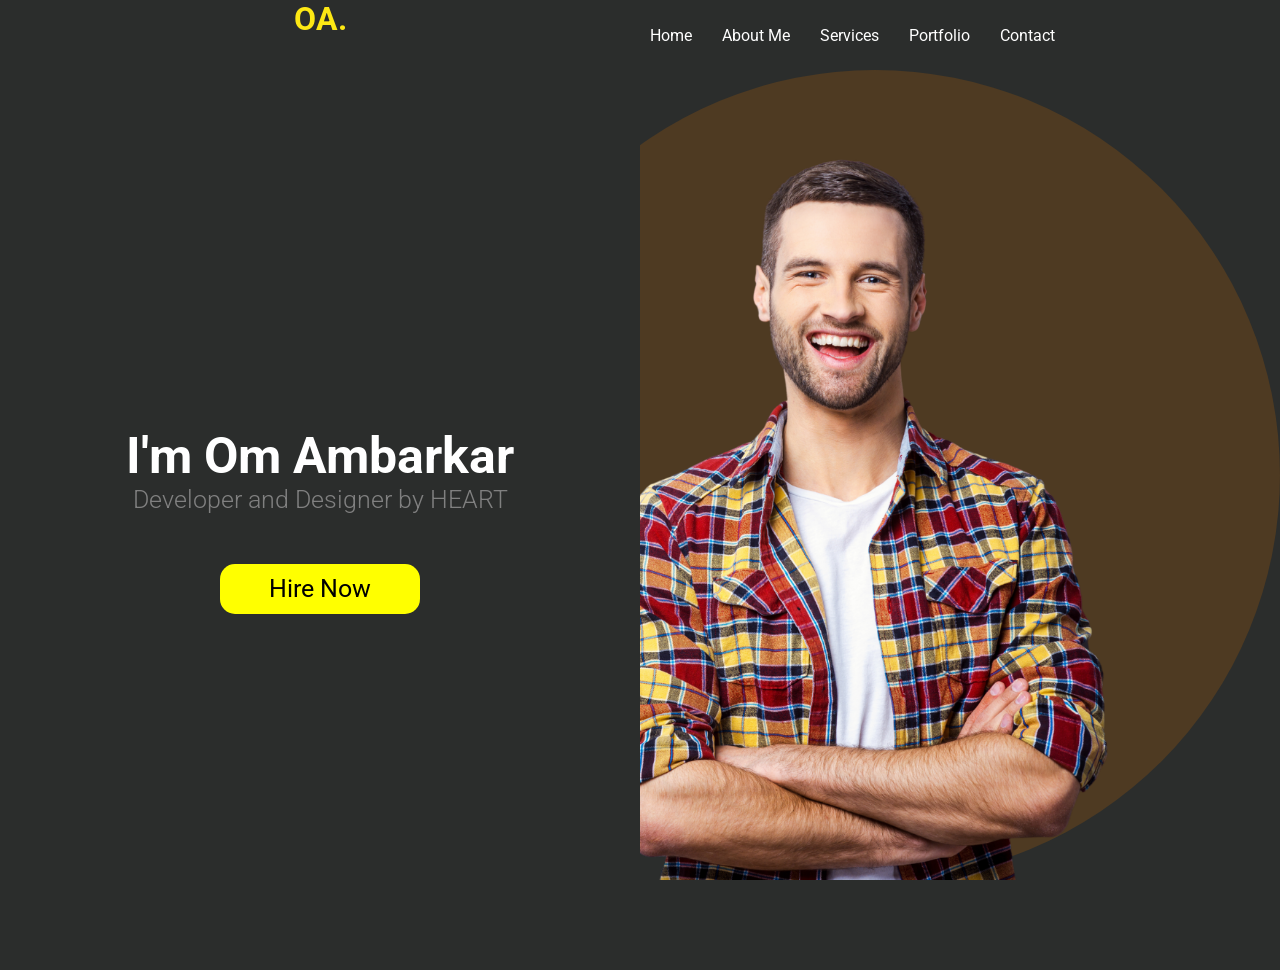
==== index.html @ 2263777a "portfolio1.0" ====
<!doctype html><html lang="en"><head><meta charset="utf-8"/><meta name="viewport" content="width=device-width,initial-scale=1"/><meta name="description" content="Web site created using create-react-app"/><link href="https://fonts.googleapis.com/css2?family=Roboto:wght@100;300;400;500;700;900&display=swap" rel="stylesheet"><style>*{margin:0;font-family:Roboto,sans-serif}</style><title>heyOM</title><link href="/static/css/main.0ecc0c94.chunk.css" rel="stylesheet"></head><body><noscript>You need to enable JavaScript to run this app.</noscript><div id="root"></div><script>!function(e){function r(r){for(var n,l,f=r[0],i=r[1],a=r[2],c=0,s=[];c<f.length;c++)l=f[c],Object.prototype.hasOwnProperty.call(o,l)&&o[l]&&s.push(o[l][0]),o[l]=0;for(n in i)Object.prototype.hasOwnProperty.call(i,n)&&(e[n]=i[n]);for(p&&p(r);s.length;)s.shift()();return u.push.apply(u,a||[]),t()}function t(){for(var e,r=0;r<u.length;r++){for(var t=u[r],n=!0,f=1;f<t.length;f++){var i=t[f];0!==o[i]&&(n=!1)}n&&(u.splice(r--,1),e=l(l.s=t[0]))}return e}var n={},o={1:0},u=[];function l(r){if(n[r])return n[r].exports;var t=n[r]={i:r,l:!1,exports:{}};return e[r].call(t.exports,t,t.exports,l),t.l=!0,t.exports}l.m=e,l.c=n,l.d=function(e,r,t){l.o(e,r)||Object.defineProperty(e,r,{enumerable:!0,get:t})},l.r=function(e){"undefined"!=typeof Symbol&&Symbol.toStringTag&&Object.defineProperty(e,Symbol.toStringTag,{value:"Module"}),Object.defineProperty(e,"__esModule",{value:!0})},l.t=function(e,r){if(1&r&&(e=l(e)),8&r)return e;if(4&r&&"object"==typeof e&&e&&e.__esModule)return e;var t=Object.create(null);if(l.r(t),Object.defineProperty(t,"default",{enumerable:!0,value:e}),2&r&&"string"!=typeof e)for(var n in e)l.d(t,n,function(r){return e[r]}.bind(null,n));return t},l.n=function(e){var r=e&&e.__esModule?function(){return e.default}:function(){return e};return l.d(r,"a",r),r},l.o=function(e,r){return Object.prototype.hasOwnProperty.call(e,r)},l.p="/";var f=this["webpackJsonpmy-new-try"]=this["webpackJsonpmy-new-try"]||[],i=f.push.bind(f);f.push=r,f=f.slice();for(var a=0;a<f.length;a++)r(f[a]);var p=i;t()}([])</script><script src="/static/js/2.f967f7e9.chunk.js"></script><script src="/static/js/main.a5144137.chunk.js"></script></body></html>
---- static/css/main.0ecc0c94.chunk.css ----
.App{background-color:#8b008b}.App,.intro{height:100vh}.intro{width:100%;display:flex;background-color:#2b2d2c}.intro .left{display:flex;flex-direction:column;height:inherit;flex:1 1;align-items:center;vertical-align:middle;justify-content:center}.intro .left h1{font-size:50px;color:#fff}.intro .left .subtext h3{font-weight:300;font-size:25px;color:grey}.intro .left .hireNow{cursor:pointer;margin-top:50px;background-color:#ff0;height:50px;width:200px;border-radius:15px;display:flex;flex-direction:column;text-align:center;justify-content:center}.intro .left .hireNow h3{font-size:25px;font-weight:400}.intro .right{display:flex;height:inherit;flex-direction:column;flex:1 1;overflow:hidden;align-items:flex-end}.intro .right .imageContainer{width:90vh;height:90vh;background-color:#4e3a22;border-radius:50%;display:flex;align-items:flex-end;justify-content:center;float:right}.intro .right .imageContainer img{width:90%}.topbar{background-color:#2b2d2c;height:70px;display:flex}.topbar .left{text-align:center;color:#fde814}.topbar .left,.topbar .right{flex:1 1;align-items:center;vertical-align:middle}.topbar .right{display:flex}.topbar .right a{text-decoration:none;color:#fff;padding-right:20px;padding-left:10px}
/*# sourceMappingURL=main.0ecc0c94.chunk.css.map */
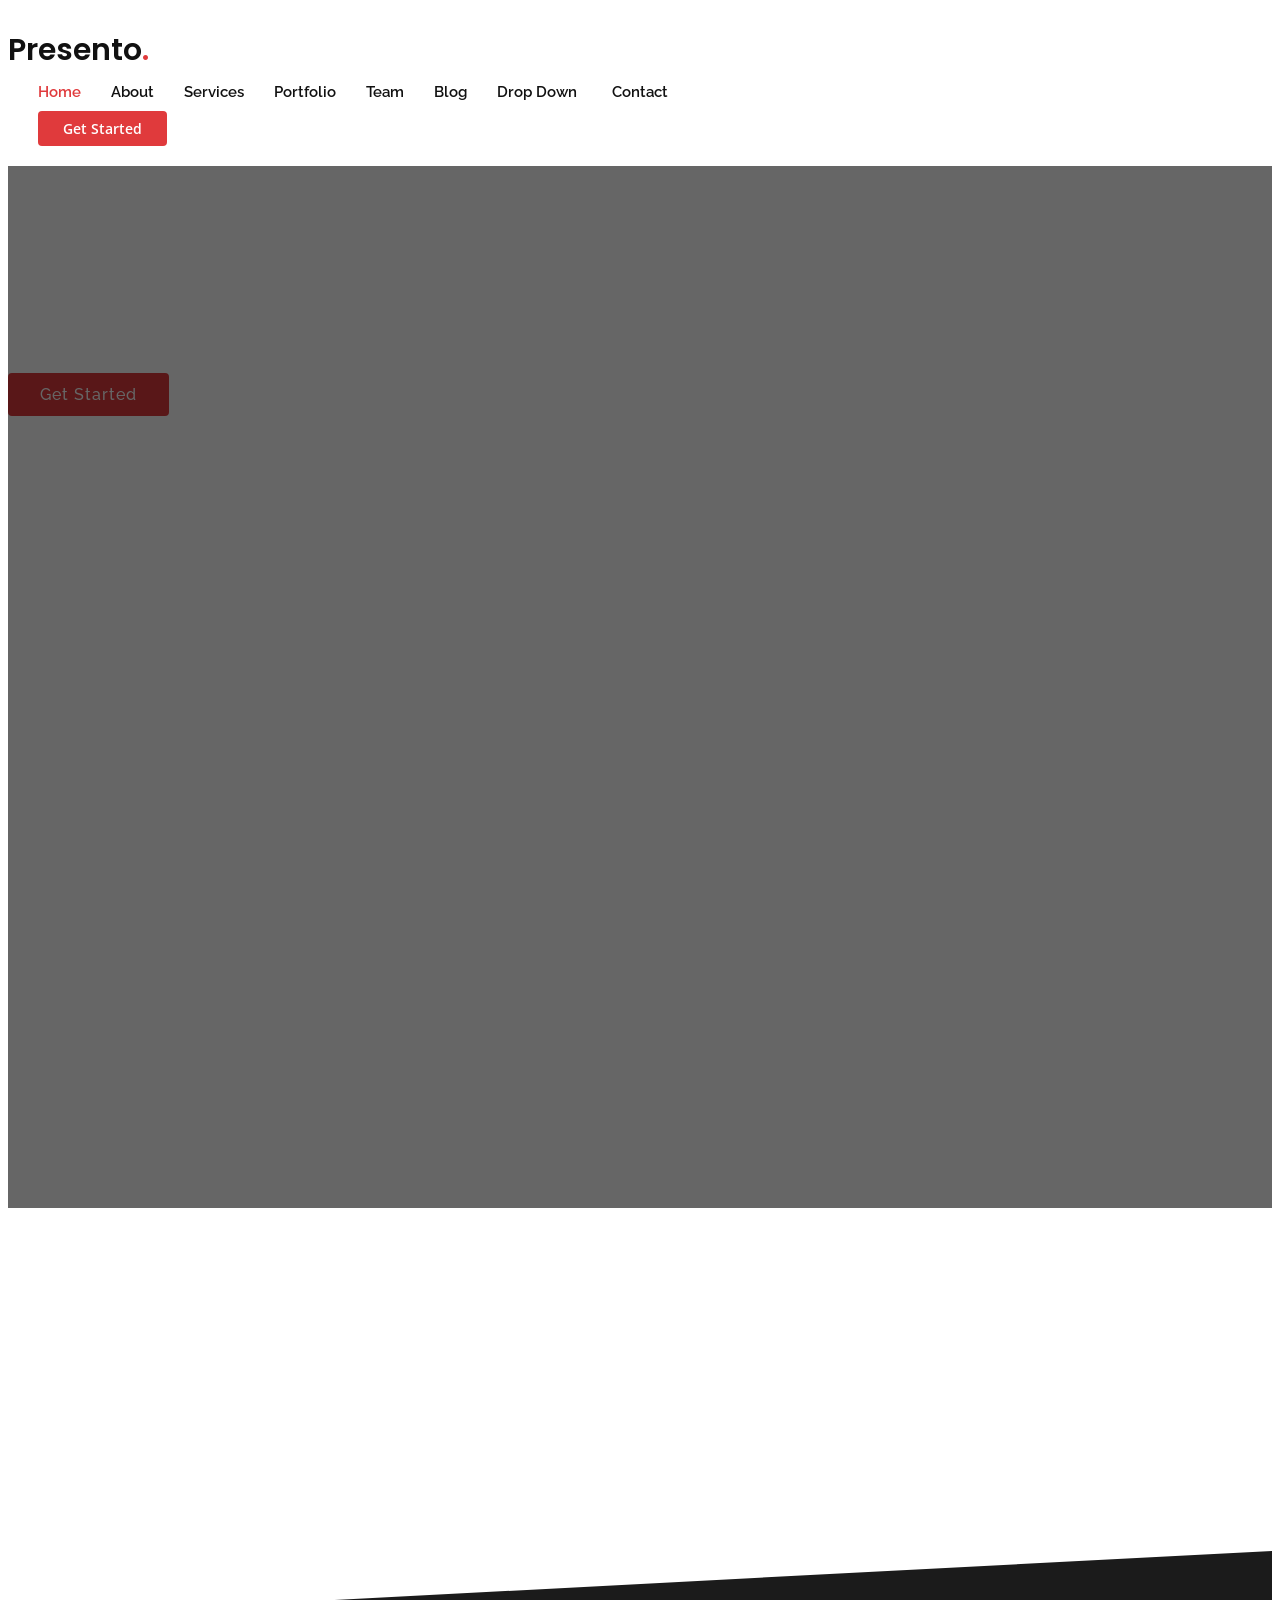
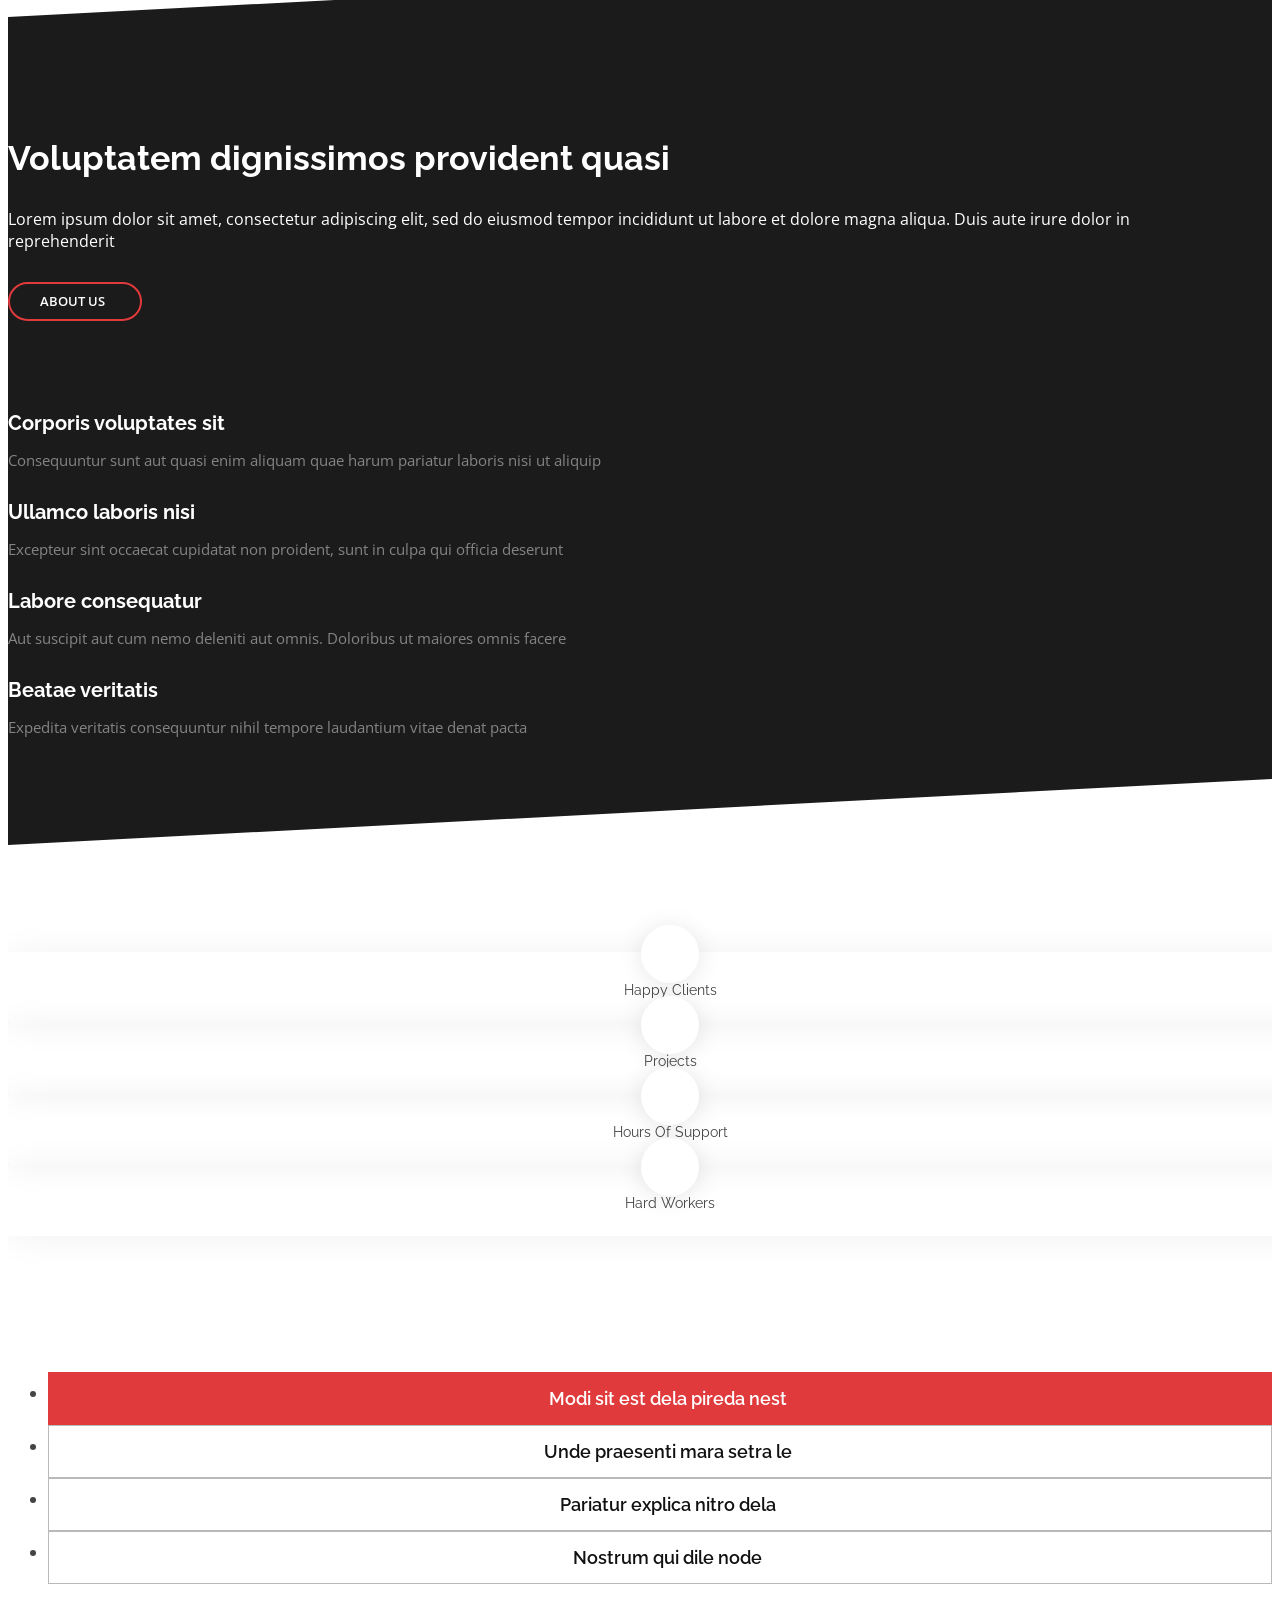
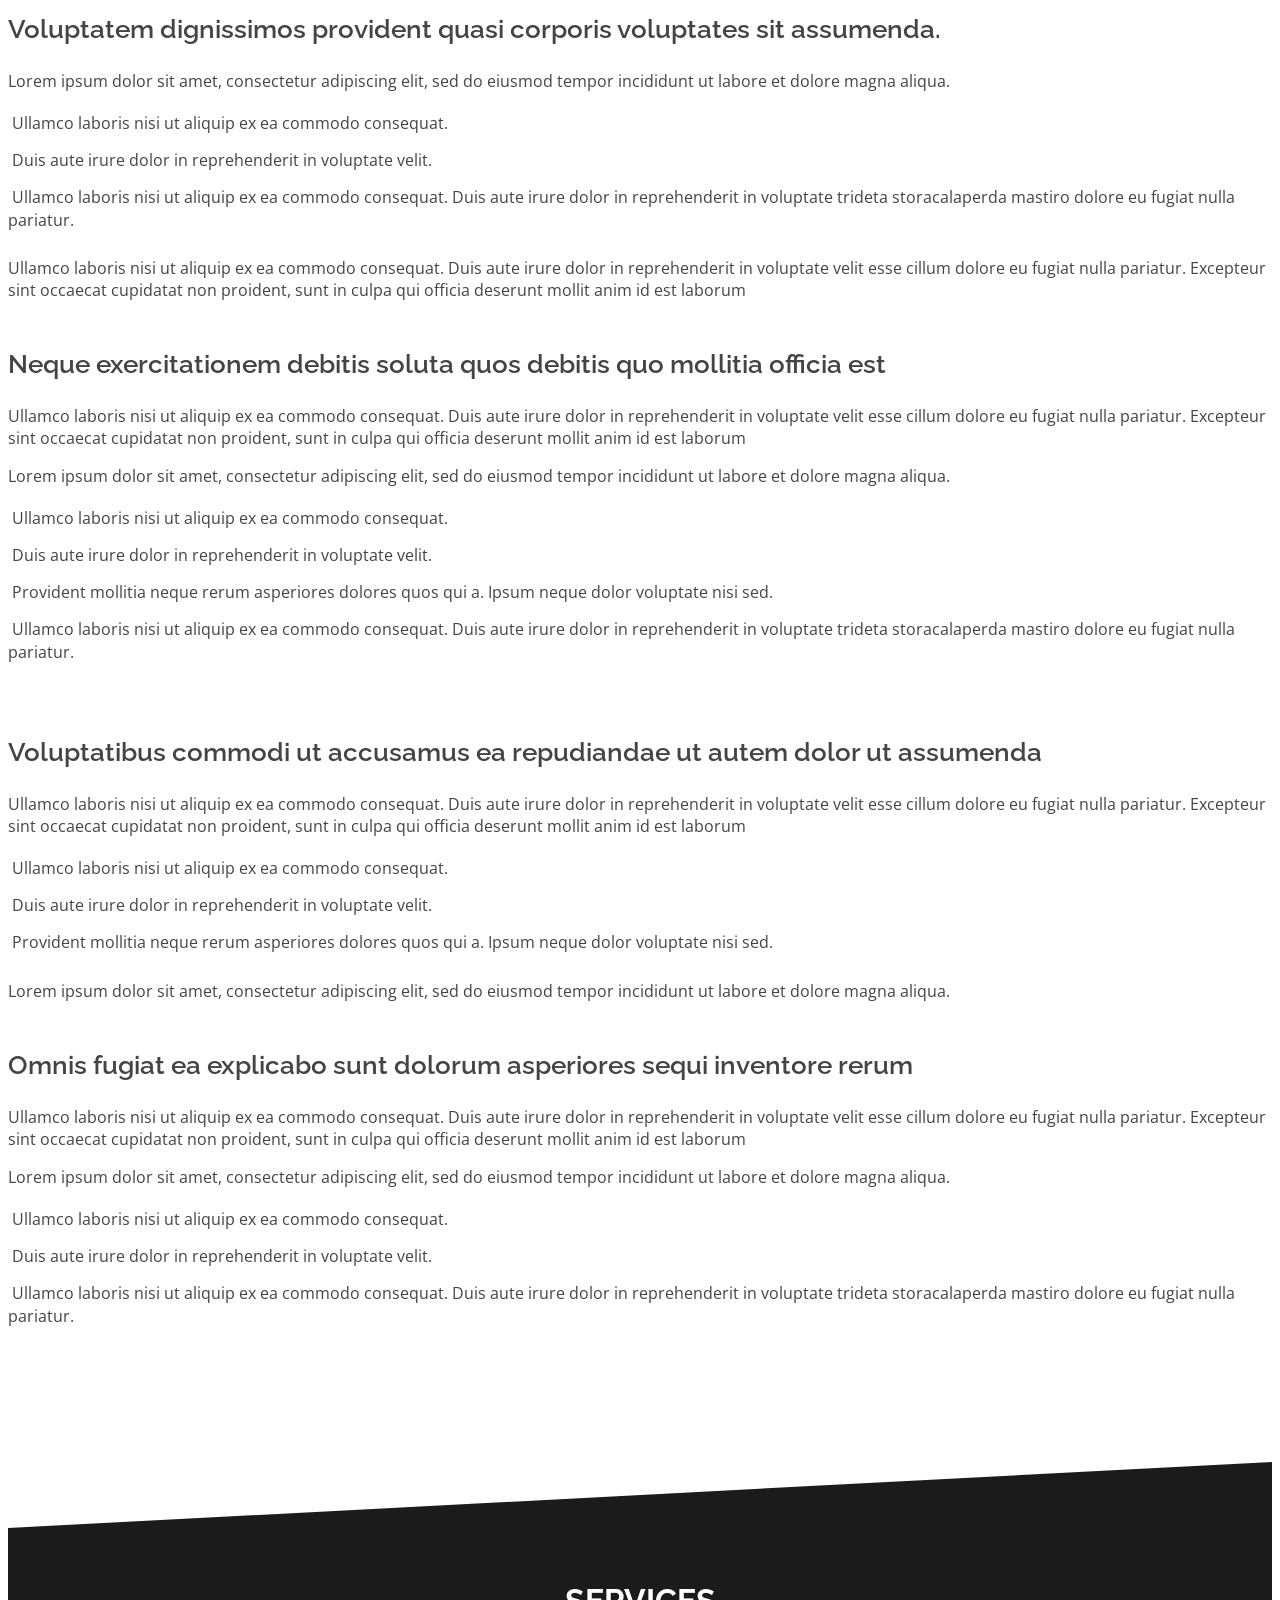
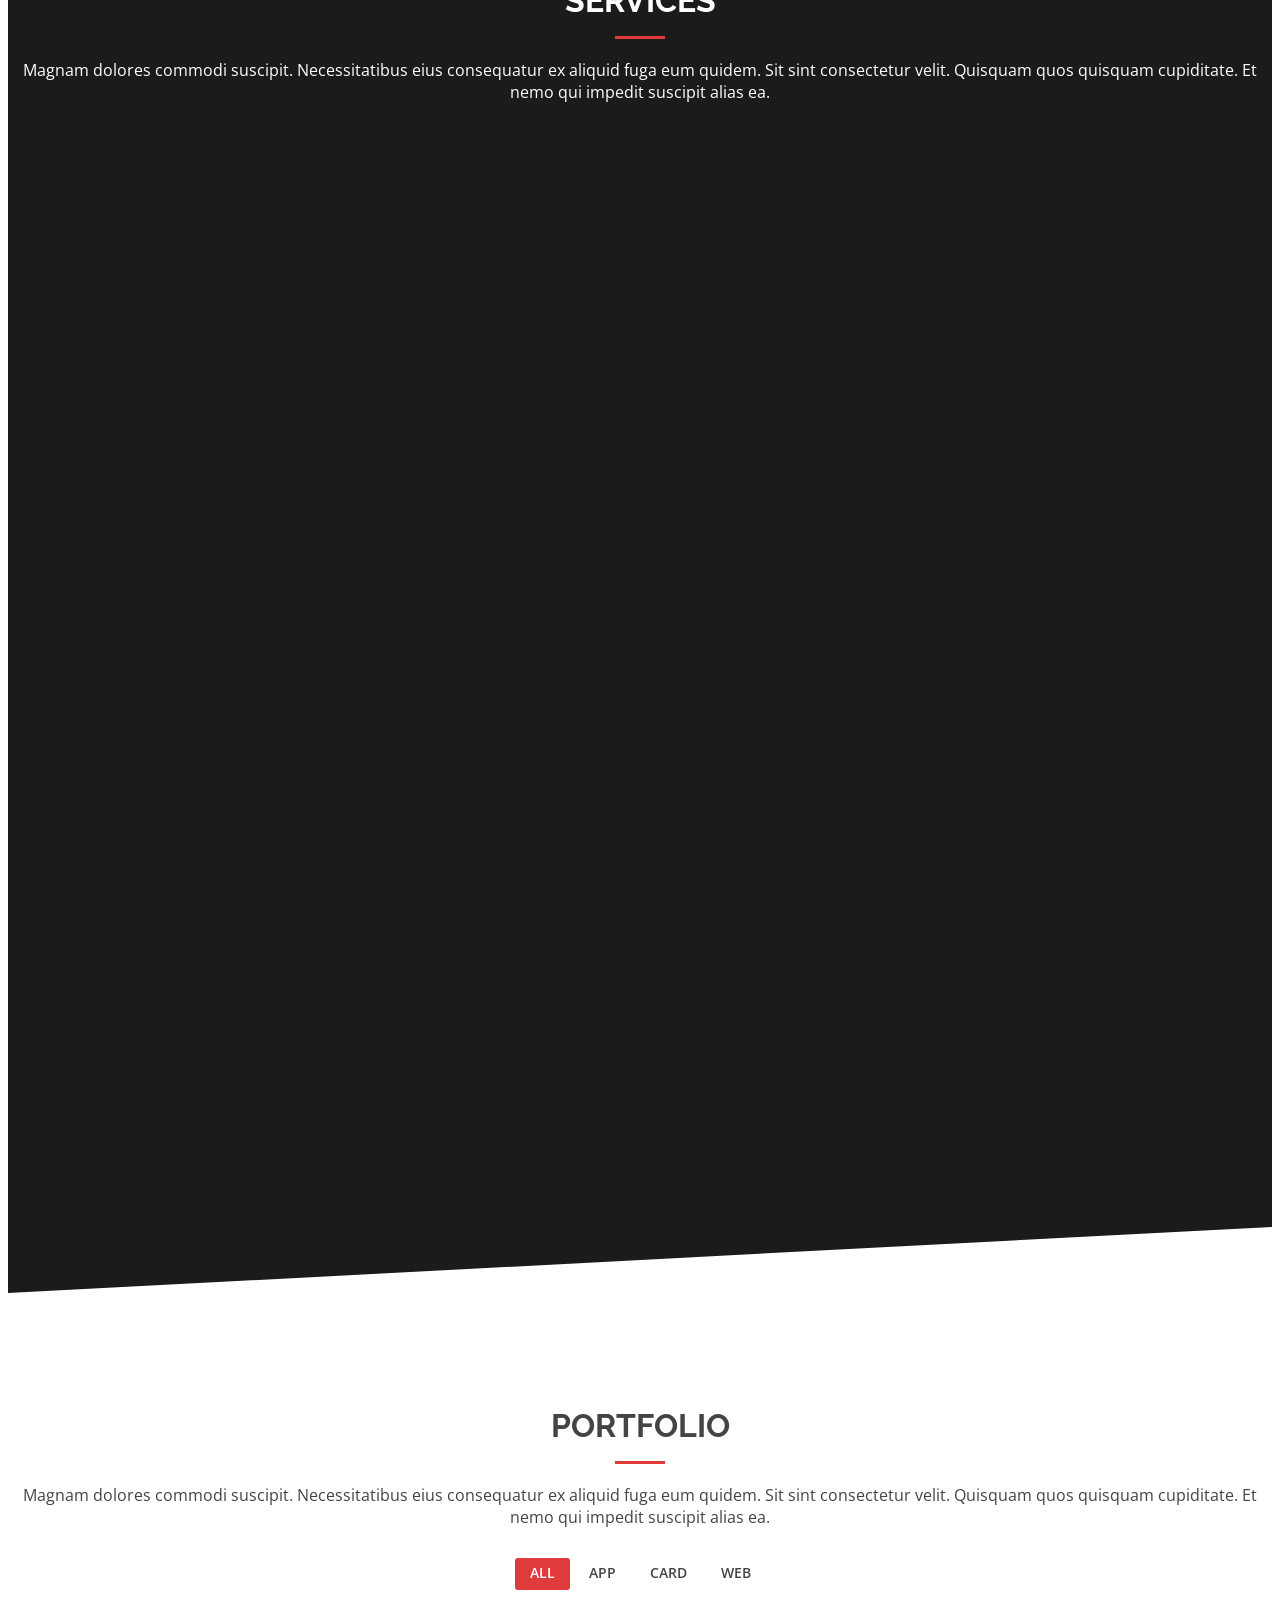
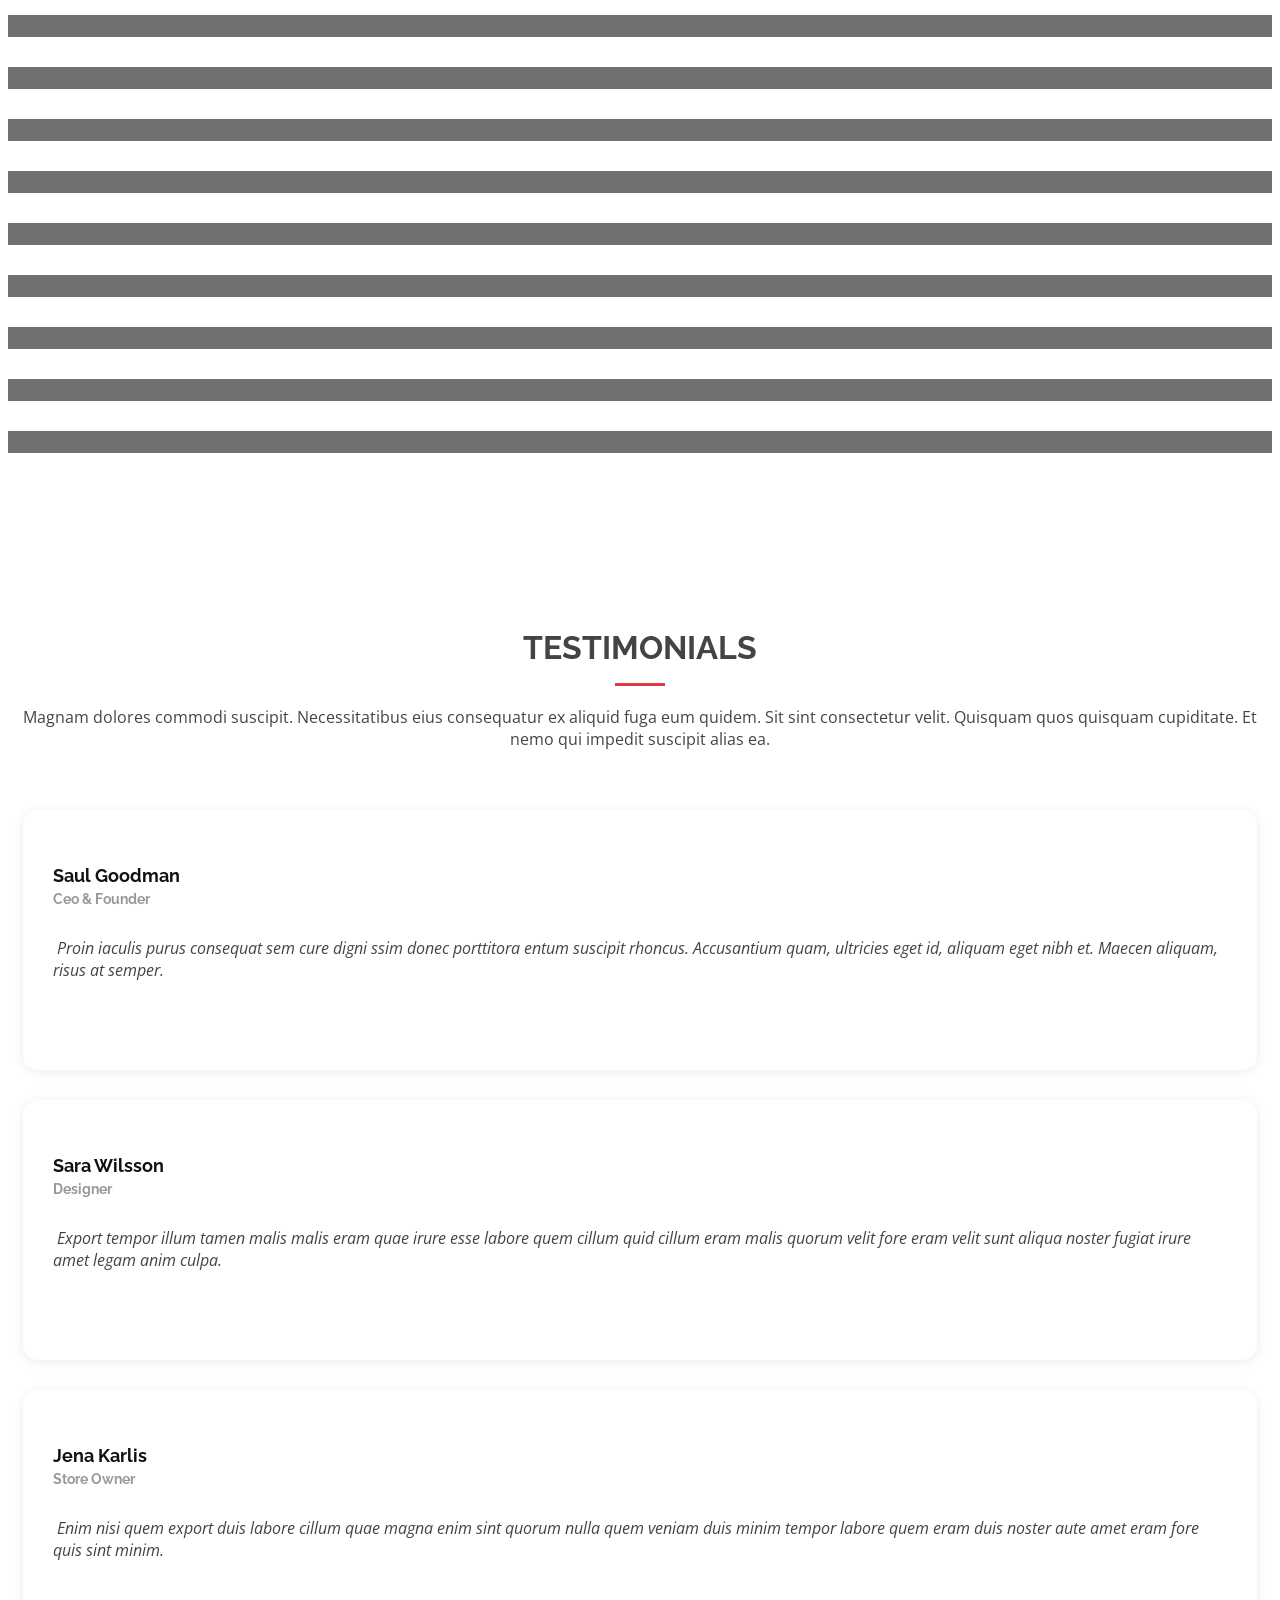
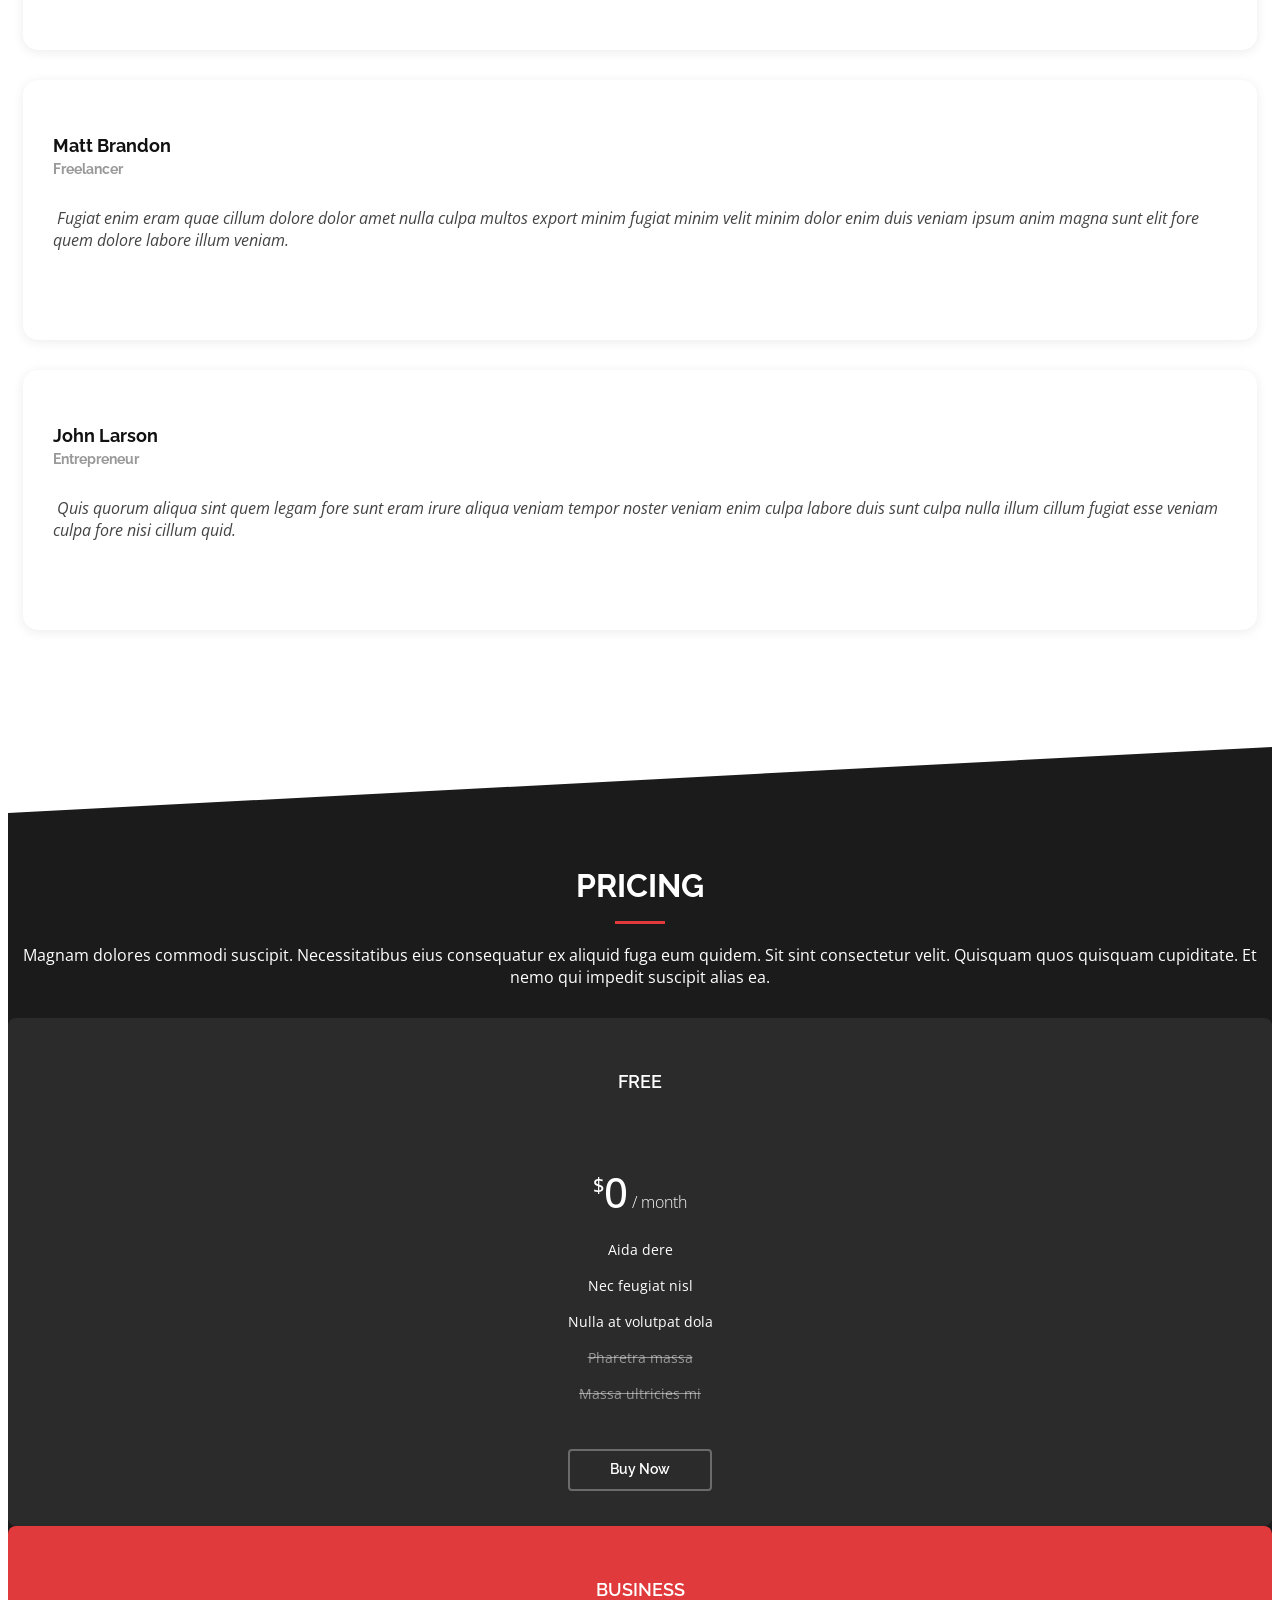
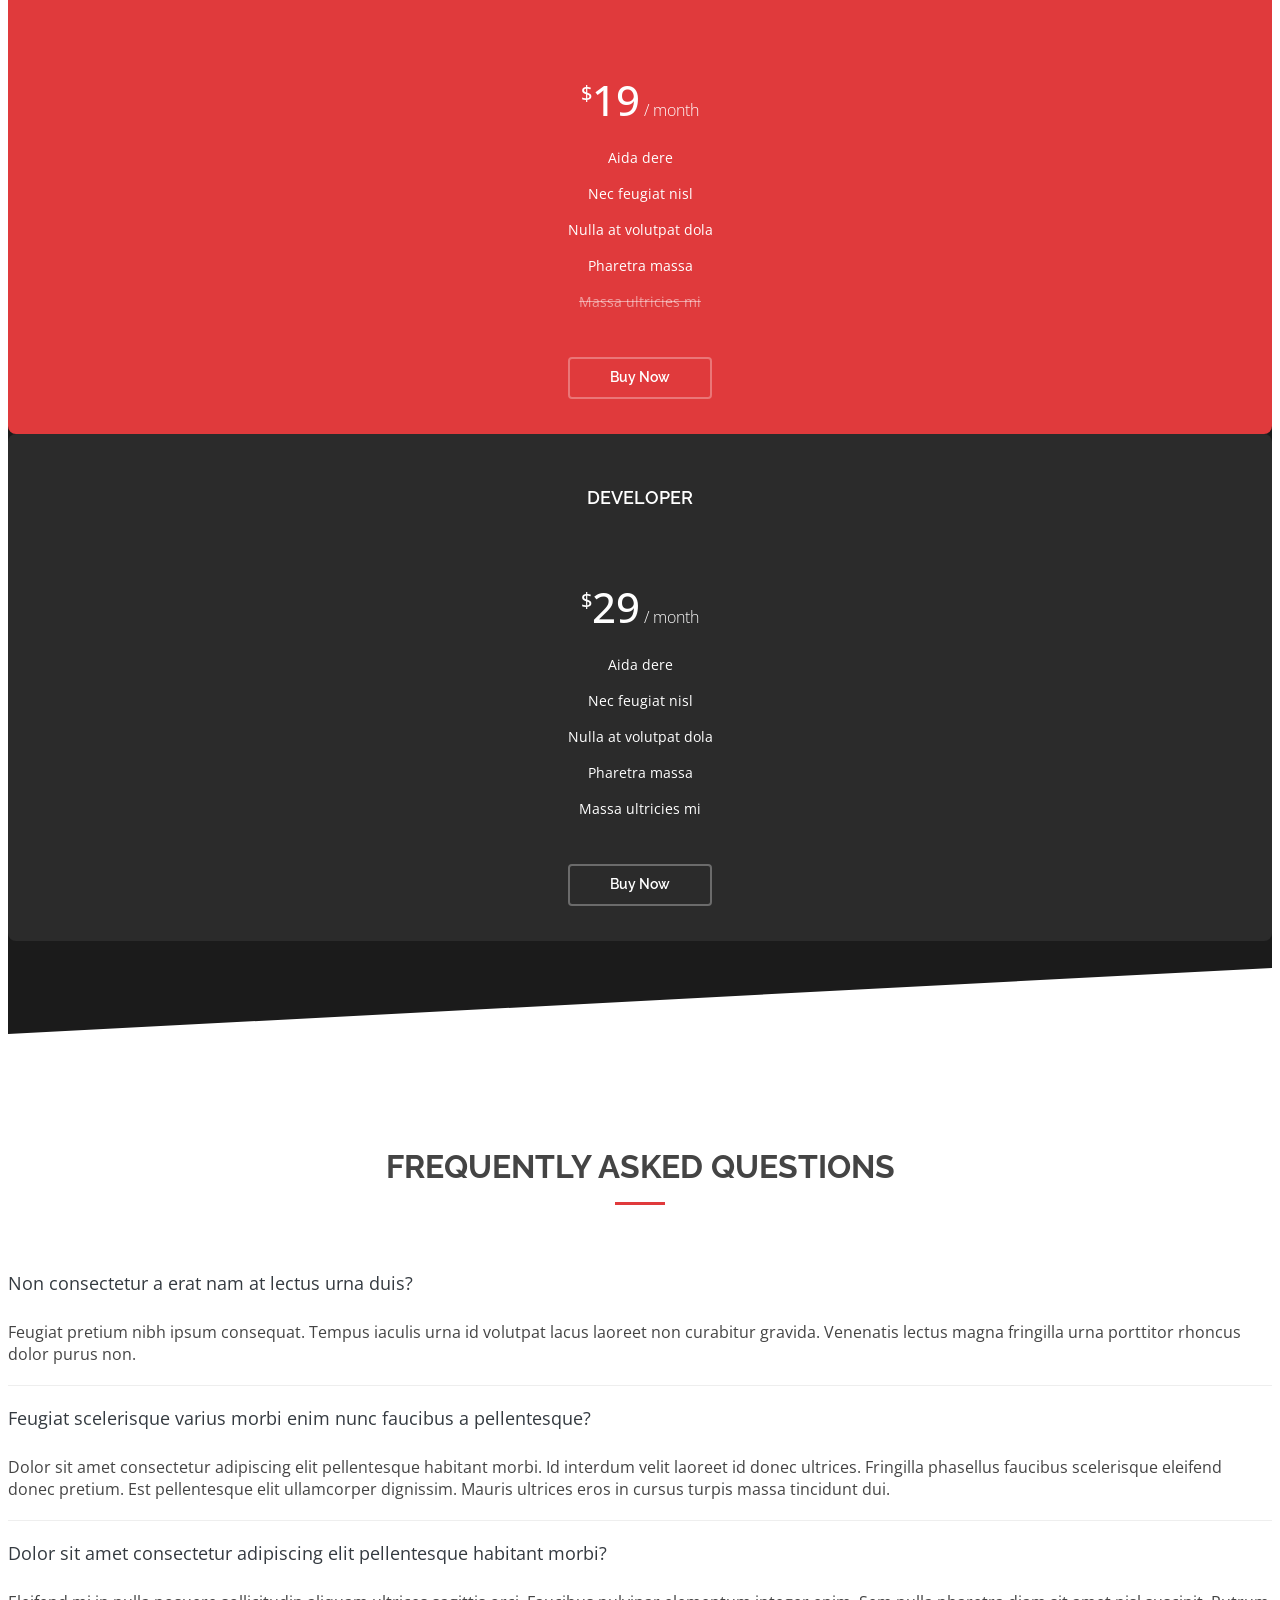
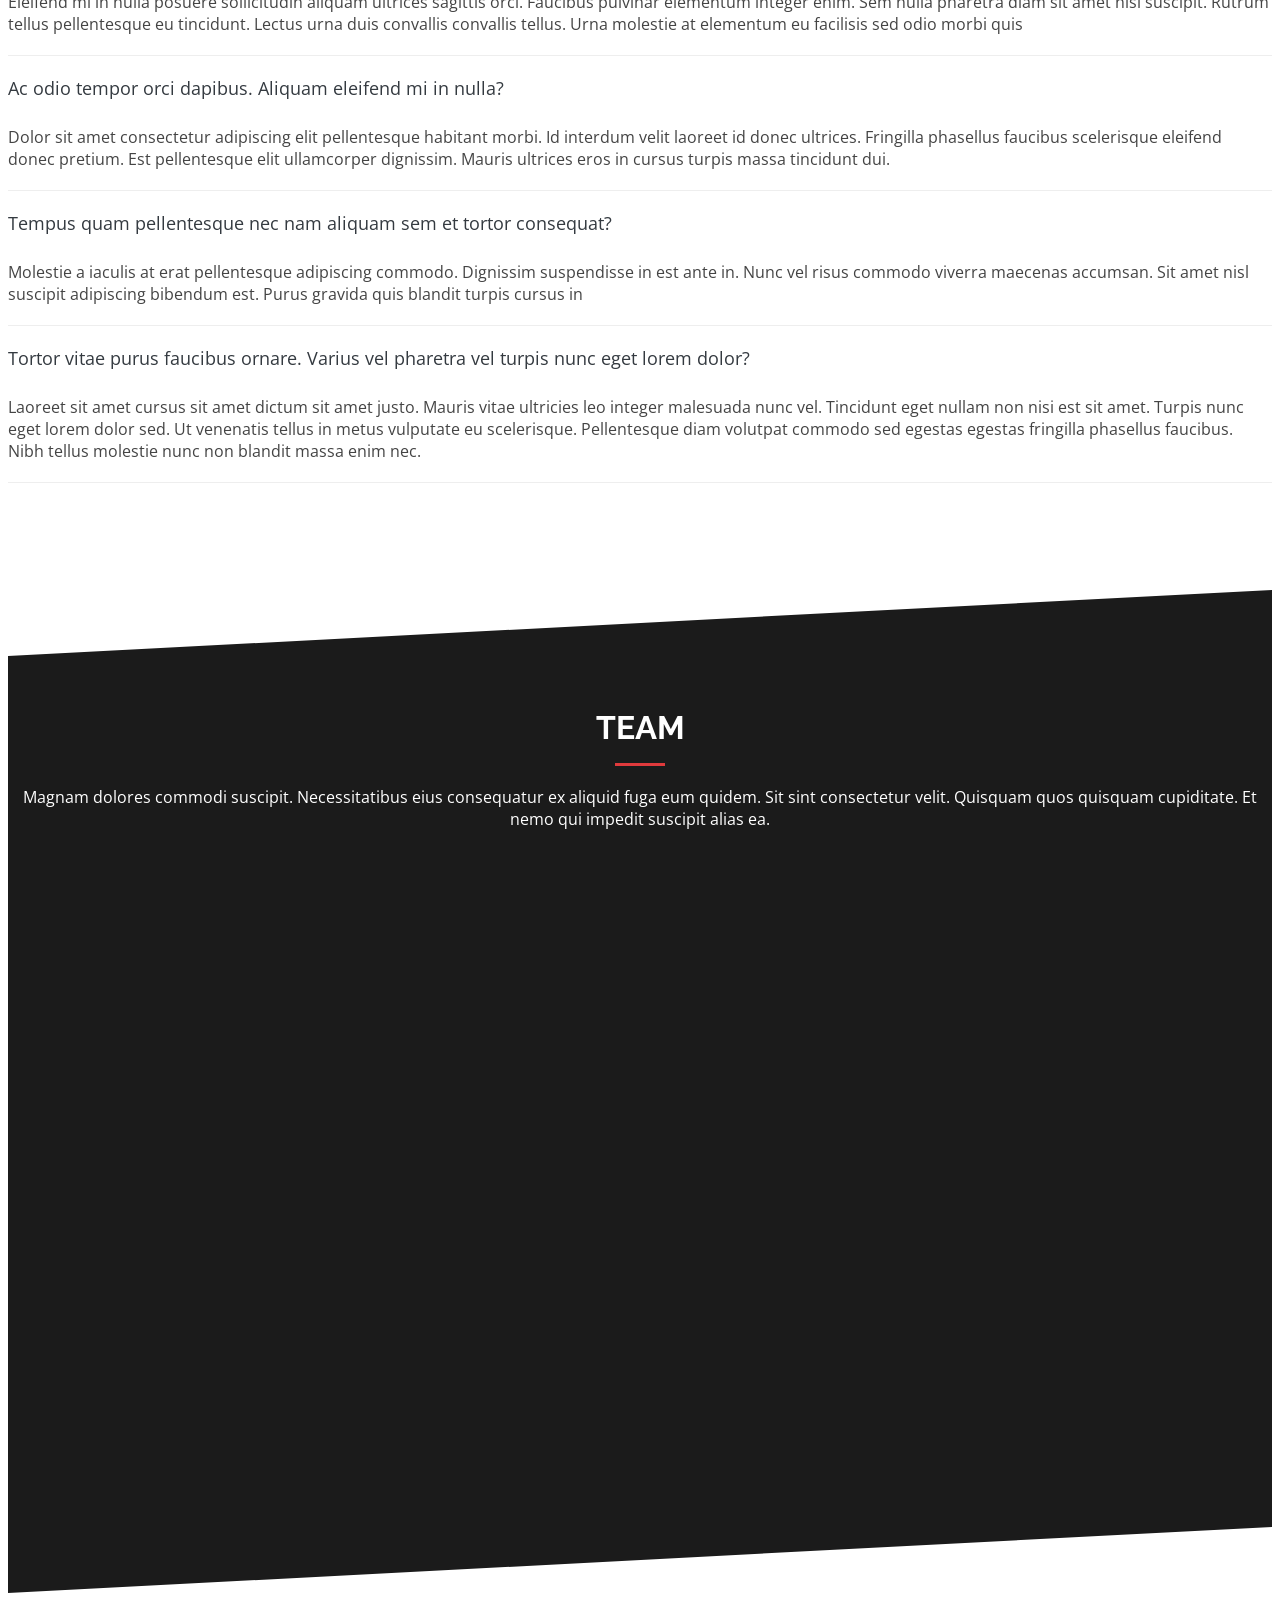
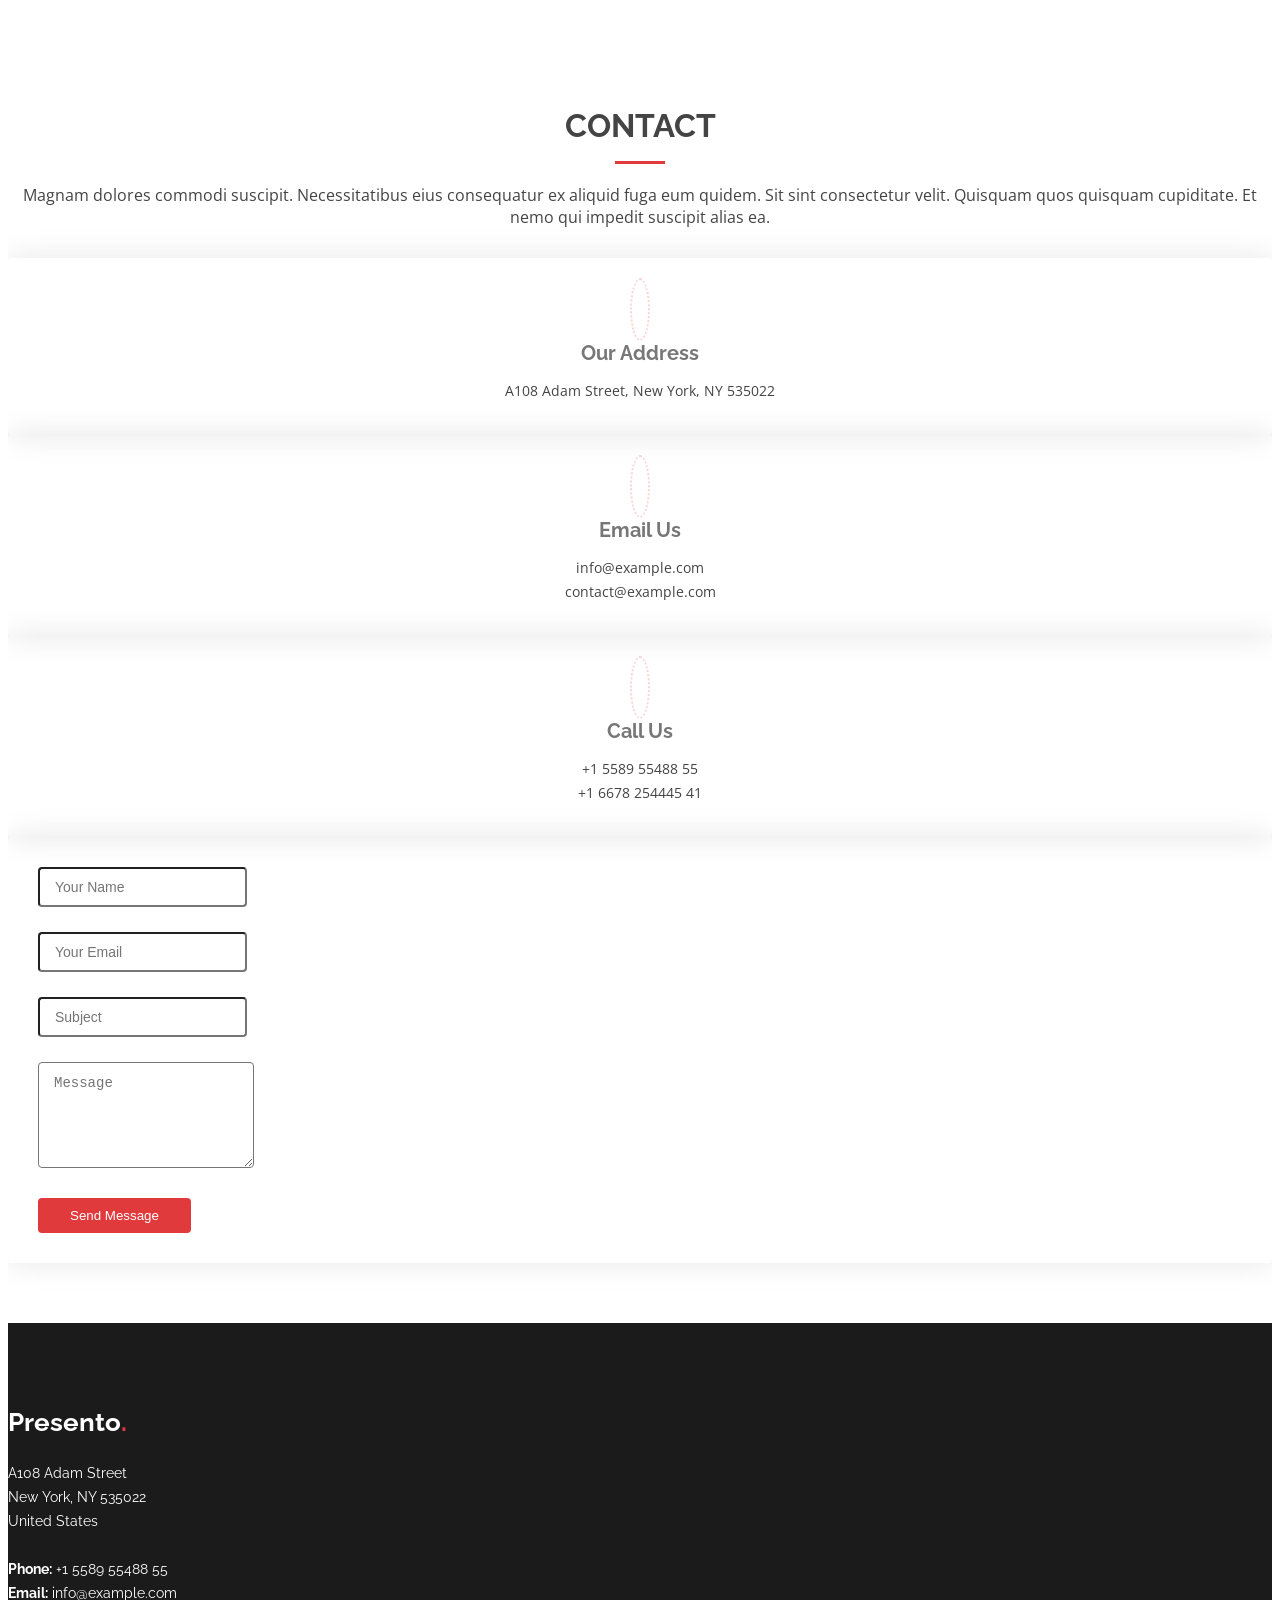
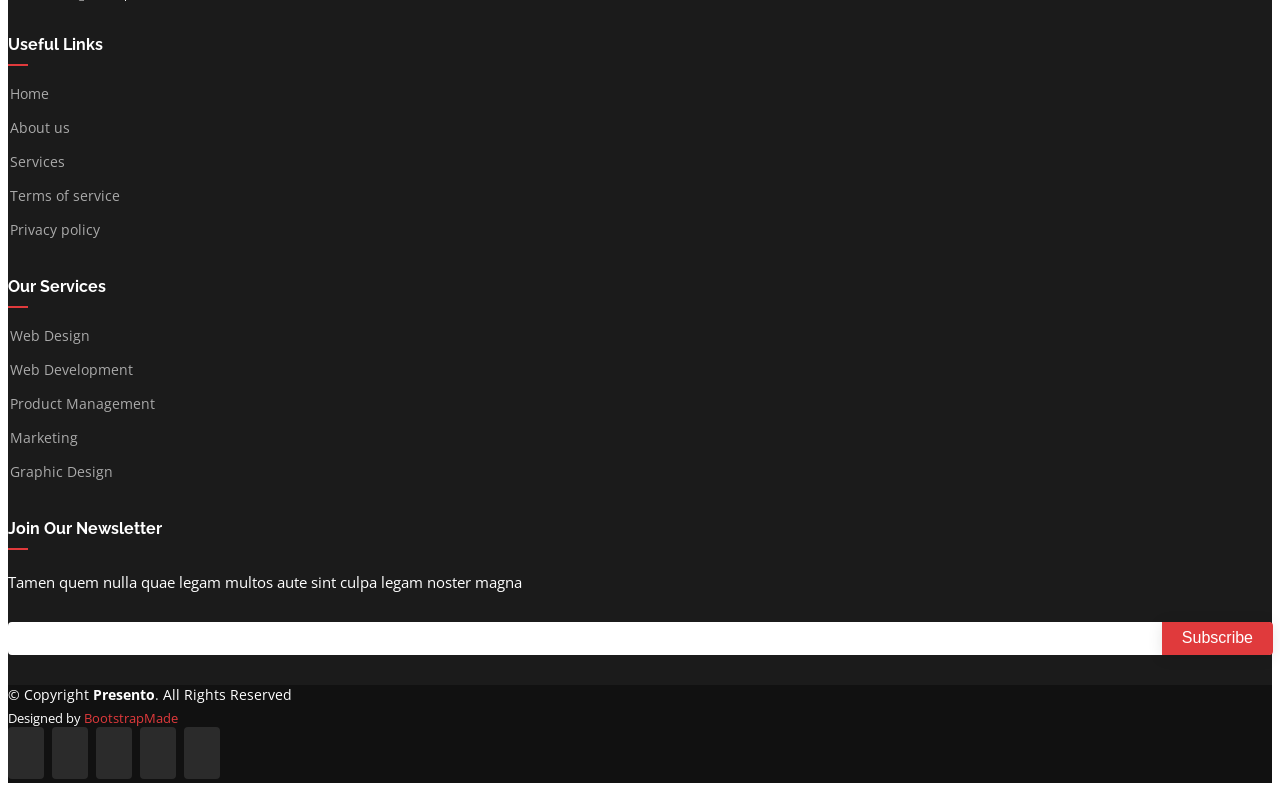
==== commit 384fd074: "newBootStrapWebsiteTheme" ====
--- a/index.html
+++ b/index.html
@@ -1 +1,1032 @@
-<!doctype html><html lang="en"><head><meta charset="utf-8"/><meta name="viewport" content="width=device-width,initial-scale=1"/><meta name="description" content="Web site created using create-react-app"/><link href="https://fonts.googleapis.com/css2?family=Roboto:wght@100;300;400;500;700;900&display=swap" rel="stylesheet"><style>*{margin:0;font-family:Roboto,sans-serif}</style><title>heyOM</title><link href="/static/css/main.0ecc0c94.chunk.css" rel="stylesheet"></head><body><noscript>You need to enable JavaScript to run this app.</noscript><div id="root"></div><script>!function(e){function r(r){for(var n,l,f=r[0],i=r[1],a=r[2],c=0,s=[];c<f.length;c++)l=f[c],Object.prototype.hasOwnProperty.call(o,l)&&o[l]&&s.push(o[l][0]),o[l]=0;for(n in i)Object.prototype.hasOwnProperty.call(i,n)&&(e[n]=i[n]);for(p&&p(r);s.length;)s.shift()();return u.push.apply(u,a||[]),t()}function t(){for(var e,r=0;r<u.length;r++){for(var t=u[r],n=!0,f=1;f<t.length;f++){var i=t[f];0!==o[i]&&(n=!1)}n&&(u.splice(r--,1),e=l(l.s=t[0]))}return e}var n={},o={1:0},u=[];function l(r){if(n[r])return n[r].exports;var t=n[r]={i:r,l:!1,exports:{}};return e[r].call(t.exports,t,t.exports,l),t.l=!0,t.exports}l.m=e,l.c=n,l.d=function(e,r,t){l.o(e,r)||Object.defineProperty(e,r,{enumerable:!0,get:t})},l.r=function(e){"undefined"!=typeof Symbol&&Symbol.toStringTag&&Object.defineProperty(e,Symbol.toStringTag,{value:"Module"}),Object.defineProperty(e,"__esModule",{value:!0})},l.t=function(e,r){if(1&r&&(e=l(e)),8&r)return e;if(4&r&&"object"==typeof e&&e&&e.__esModule)return e;var t=Object.create(null);if(l.r(t),Object.defineProperty(t,"default",{enumerable:!0,value:e}),2&r&&"string"!=typeof e)for(var n in e)l.d(t,n,function(r){return e[r]}.bind(null,n));return t},l.n=function(e){var r=e&&e.__esModule?function(){return e.default}:function(){return e};return l.d(r,"a",r),r},l.o=function(e,r){return Object.prototype.hasOwnProperty.call(e,r)},l.p="/";var f=this["webpackJsonpmy-new-try"]=this["webpackJsonpmy-new-try"]||[],i=f.push.bind(f);f.push=r,f=f.slice();for(var a=0;a<f.length;a++)r(f[a]);var p=i;t()}([])</script><script src="/static/js/2.f967f7e9.chunk.js"></script><script src="/static/js/main.a5144137.chunk.js"></script></body></html>+<!DOCTYPE html>
+<html lang="en">
+
+<head>
+  <meta charset="utf-8">
+  <meta content="width=device-width, initial-scale=1.0" name="viewport">
+
+  <title>Presento Bootstrap Template - Index</title>
+  <meta content="" name="description">
+  <meta content="" name="keywords">
+
+  <!-- Favicons -->
+  <link href="assets/img/favicon.png" rel="icon">
+  <link href="assets/img/apple-touch-icon.png" rel="apple-touch-icon">
+
+  <!-- Google Fonts -->
+  <link href="https://fonts.googleapis.com/css?family=Open+Sans:300,300i,400,400i,600,600i,700,700i|Raleway:300,300i,400,400i,500,500i,600,600i,700,700i|Poppins:300,300i,400,400i,500,500i,600,600i,700,700i" rel="stylesheet">
+
+  <!-- Vendor CSS Files -->
+  <link href="assets/vendor/aos/aos.css" rel="stylesheet">
+  <link href="assets/vendor/bootstrap/css/bootstrap.min.css" rel="stylesheet">
+  <link href="assets/vendor/bootstrap-icons/bootstrap-icons.css" rel="stylesheet">
+  <link href="assets/vendor/boxicons/css/boxicons.min.css" rel="stylesheet">
+  <link href="assets/vendor/glightbox/css/glightbox.min.css" rel="stylesheet">
+  <link href="assets/vendor/remixicon/remixicon.css" rel="stylesheet">
+  <link href="assets/vendor/swiper/swiper-bundle.min.css" rel="stylesheet">
+
+  <!-- Template Main CSS File -->
+  <link href="assets/css/style.css" rel="stylesheet">
+
+  <!-- =======================================================
+  * Template Name: Presento - v3.7.0
+  * Template URL: https://bootstrapmade.com/presento-bootstrap-corporate-template/
+  * Author: BootstrapMade.com
+  * License: https://bootstrapmade.com/license/
+  ======================================================== -->
+</head>
+
+<body>
+
+  <!-- ======= Header ======= -->
+  <header id="header" class="fixed-top d-flex align-items-center">
+    <div class="container d-flex align-items-center">
+      <h1 class="logo me-auto"><a href="index.html">Presento<span>.</span></a></h1>
+      <!-- Uncomment below if you prefer to use an image logo -->
+      <!-- <a href="index.html" class="logo me-auto"><img src="assets/img/logo.png" alt=""></a>-->
+
+      <nav id="navbar" class="navbar order-last order-lg-0">
+        <ul>
+          <li><a class="nav-link scrollto active" href="#hero">Home</a></li>
+          <li><a class="nav-link scrollto" href="#about">About</a></li>
+          <li><a class="nav-link scrollto" href="#services">Services</a></li>
+          <li><a class="nav-link scrollto " href="#portfolio">Portfolio</a></li>
+          <li><a class="nav-link scrollto" href="#team">Team</a></li>
+          <li><a href="blog.html">Blog</a></li>
+          <li class="dropdown"><a href="#"><span>Drop Down</span> <i class="bi bi-chevron-down"></i></a>
+            <ul>
+              <li><a href="#">Drop Down 1</a></li>
+              <li class="dropdown"><a href="#"><span>Deep Drop Down</span> <i class="bi bi-chevron-right"></i></a>
+                <ul>
+                  <li><a href="#">Deep Drop Down 1</a></li>
+                  <li><a href="#">Deep Drop Down 2</a></li>
+                  <li><a href="#">Deep Drop Down 3</a></li>
+                  <li><a href="#">Deep Drop Down 4</a></li>
+                  <li><a href="#">Deep Drop Down 5</a></li>
+                </ul>
+              </li>
+              <li><a href="#">Drop Down 2</a></li>
+              <li><a href="#">Drop Down 3</a></li>
+              <li><a href="#">Drop Down 4</a></li>
+            </ul>
+          </li>
+          <li><a class="nav-link scrollto" href="#contact">Contact</a></li>
+        </ul>
+        <i class="bi bi-list mobile-nav-toggle"></i>
+      </nav><!-- .navbar -->
+
+      <a href="#about" class="get-started-btn scrollto">Get Started</a>
+    </div>
+  </header><!-- End Header -->
+
+  <!-- ======= Hero Section ======= -->
+  <section id="hero" class="d-flex align-items-center">
+
+    <div class="container" data-aos="zoom-out" data-aos-delay="100">
+      <div class="row">
+        <div class="col-xl-6">
+          <h1>Bettter digital experience with Presento</h1>
+          <h2>We are team of talented designers making websites with Bootstrap</h2>
+          <a href="#about" class="btn-get-started scrollto">Get Started</a>
+        </div>
+      </div>
+    </div>
+
+  </section><!-- End Hero -->
+
+  <main id="main">
+
+    <!-- ======= Clients Section ======= -->
+    <section id="clients" class="clients">
+      <div class="container" data-aos="zoom-in">
+
+        <div class="clients-slider swiper">
+          <div class="swiper-wrapper align-items-center">
+            <div class="swiper-slide"><img src="assets/img/clients/client-1.png" class="img-fluid" alt=""></div>
+            <div class="swiper-slide"><img src="assets/img/clients/client-2.png" class="img-fluid" alt=""></div>
+            <div class="swiper-slide"><img src="assets/img/clients/client-3.png" class="img-fluid" alt=""></div>
+            <div class="swiper-slide"><img src="assets/img/clients/client-4.png" class="img-fluid" alt=""></div>
+            <div class="swiper-slide"><img src="assets/img/clients/client-5.png" class="img-fluid" alt=""></div>
+            <div class="swiper-slide"><img src="assets/img/clients/client-6.png" class="img-fluid" alt=""></div>
+            <div class="swiper-slide"><img src="assets/img/clients/client-7.png" class="img-fluid" alt=""></div>
+            <div class="swiper-slide"><img src="assets/img/clients/client-8.png" class="img-fluid" alt=""></div>
+          </div>
+          <div class="swiper-pagination"></div>
+        </div>
+
+      </div>
+    </section><!-- End Clients Section -->
+
+    <!-- ======= About Section ======= -->
+    <section id="about" class="about section-bg">
+      <div class="container" data-aos="fade-up">
+
+        <div class="row no-gutters">
+          <div class="content col-xl-5 d-flex align-items-stretch">
+            <div class="content">
+              <h3>Voluptatem dignissimos provident quasi</h3>
+              <p>
+                Lorem ipsum dolor sit amet, consectetur adipiscing elit, sed do eiusmod tempor incididunt ut labore et dolore magna aliqua. Duis aute irure dolor in reprehenderit
+              </p>
+              <a href="#" class="about-btn"><span>About us</span> <i class="bx bx-chevron-right"></i></a>
+            </div>
+          </div>
+          <div class="col-xl-7 d-flex align-items-stretch">
+            <div class="icon-boxes d-flex flex-column justify-content-center">
+              <div class="row">
+                <div class="col-md-6 icon-box" data-aos="fade-up" data-aos-delay="100">
+                  <i class="bx bx-receipt"></i>
+                  <h4>Corporis voluptates sit</h4>
+                  <p>Consequuntur sunt aut quasi enim aliquam quae harum pariatur laboris nisi ut aliquip</p>
+                </div>
+                <div class="col-md-6 icon-box" data-aos="fade-up" data-aos-delay="200">
+                  <i class="bx bx-cube-alt"></i>
+                  <h4>Ullamco laboris nisi</h4>
+                  <p>Excepteur sint occaecat cupidatat non proident, sunt in culpa qui officia deserunt</p>
+                </div>
+                <div class="col-md-6 icon-box" data-aos="fade-up" data-aos-delay="300">
+                  <i class="bx bx-images"></i>
+                  <h4>Labore consequatur</h4>
+                  <p>Aut suscipit aut cum nemo deleniti aut omnis. Doloribus ut maiores omnis facere</p>
+                </div>
+                <div class="col-md-6 icon-box" data-aos="fade-up" data-aos-delay="400">
+                  <i class="bx bx-shield"></i>
+                  <h4>Beatae veritatis</h4>
+                  <p>Expedita veritatis consequuntur nihil tempore laudantium vitae denat pacta</p>
+                </div>
+              </div>
+            </div><!-- End .content-->
+          </div>
+        </div>
+
+      </div>
+    </section><!-- End About Section -->
+
+    <!-- ======= Counts Section ======= -->
+    <section id="counts" class="counts">
+      <div class="container" data-aos="fade-up">
+
+        <div class="row">
+
+          <div class="col-lg-3 col-md-6">
+            <div class="count-box">
+              <i class="bi bi-emoji-smile"></i>
+              <span data-purecounter-start="0" data-purecounter-end="232" data-purecounter-duration="1" class="purecounter"></span>
+              <p>Happy Clients</p>
+            </div>
+          </div>
+
+          <div class="col-lg-3 col-md-6 mt-5 mt-md-0">
+            <div class="count-box">
+              <i class="bi bi-journal-richtext"></i>
+              <span data-purecounter-start="0" data-purecounter-end="521" data-purecounter-duration="1" class="purecounter"></span>
+              <p>Projects</p>
+            </div>
+          </div>
+
+          <div class="col-lg-3 col-md-6 mt-5 mt-lg-0">
+            <div class="count-box">
+              <i class="bi bi-headset"></i>
+              <span data-purecounter-start="0" data-purecounter-end="1463" data-purecounter-duration="1" class="purecounter"></span>
+              <p>Hours Of Support</p>
+            </div>
+          </div>
+
+          <div class="col-lg-3 col-md-6 mt-5 mt-lg-0">
+            <div class="count-box">
+              <i class="bi bi-people"></i>
+              <span data-purecounter-start="0" data-purecounter-end="15" data-purecounter-duration="1" class="purecounter"></span>
+              <p>Hard Workers</p>
+            </div>
+          </div>
+
+        </div>
+
+      </div>
+    </section><!-- End Counts Section -->
+
+    <!-- ======= Tabs Section ======= -->
+    <section id="tabs" class="tabs">
+      <div class="container" data-aos="fade-up">
+
+        <ul class="nav nav-tabs row d-flex">
+          <li class="nav-item col-3">
+            <a class="nav-link active show" data-bs-toggle="tab" data-bs-target="#tab-1">
+              <i class="ri-gps-line"></i>
+              <h4 class="d-none d-lg-block">Modi sit est dela pireda nest</h4>
+            </a>
+          </li>
+          <li class="nav-item col-3">
+            <a class="nav-link" data-bs-toggle="tab" data-bs-target="#tab-2">
+              <i class="ri-body-scan-line"></i>
+              <h4 class="d-none d-lg-block">Unde praesenti mara setra le</h4>
+            </a>
+          </li>
+          <li class="nav-item col-3">
+            <a class="nav-link" data-bs-toggle="tab" data-bs-target="#tab-3">
+              <i class="ri-sun-line"></i>
+              <h4 class="d-none d-lg-block">Pariatur explica nitro dela</h4>
+            </a>
+          </li>
+          <li class="nav-item col-3">
+            <a class="nav-link" data-bs-toggle="tab" data-bs-target="#tab-4">
+              <i class="ri-store-line"></i>
+              <h4 class="d-none d-lg-block">Nostrum qui dile node</h4>
+            </a>
+          </li>
+        </ul>
+
+        <div class="tab-content">
+          <div class="tab-pane active show" id="tab-1">
+            <div class="row">
+              <div class="col-lg-6 order-2 order-lg-1 mt-3 mt-lg-0" data-aos="fade-up" data-aos-delay="100">
+                <h3>Voluptatem dignissimos provident quasi corporis voluptates sit assumenda.</h3>
+                <p class="fst-italic">
+                  Lorem ipsum dolor sit amet, consectetur adipiscing elit, sed do eiusmod tempor incididunt ut labore et dolore
+                  magna aliqua.
+                </p>
+                <ul>
+                  <li><i class="ri-check-double-line"></i> Ullamco laboris nisi ut aliquip ex ea commodo consequat.</li>
+                  <li><i class="ri-check-double-line"></i> Duis aute irure dolor in reprehenderit in voluptate velit.</li>
+                  <li><i class="ri-check-double-line"></i> Ullamco laboris nisi ut aliquip ex ea commodo consequat. Duis aute irure dolor in reprehenderit in voluptate trideta storacalaperda mastiro dolore eu fugiat nulla pariatur.</li>
+                </ul>
+                <p>
+                  Ullamco laboris nisi ut aliquip ex ea commodo consequat. Duis aute irure dolor in reprehenderit in voluptate
+                  velit esse cillum dolore eu fugiat nulla pariatur. Excepteur sint occaecat cupidatat non proident, sunt in
+                  culpa qui officia deserunt mollit anim id est laborum
+                </p>
+              </div>
+              <div class="col-lg-6 order-1 order-lg-2 text-center" data-aos="fade-up" data-aos-delay="200">
+                <img src="assets/img/tabs-1.jpg" alt="" class="img-fluid">
+              </div>
+            </div>
+          </div>
+          <div class="tab-pane" id="tab-2">
+            <div class="row">
+              <div class="col-lg-6 order-2 order-lg-1 mt-3 mt-lg-0">
+                <h3>Neque exercitationem debitis soluta quos debitis quo mollitia officia est</h3>
+                <p>
+                  Ullamco laboris nisi ut aliquip ex ea commodo consequat. Duis aute irure dolor in reprehenderit in voluptate
+                  velit esse cillum dolore eu fugiat nulla pariatur. Excepteur sint occaecat cupidatat non proident, sunt in
+                  culpa qui officia deserunt mollit anim id est laborum
+                </p>
+                <p class="fst-italic">
+                  Lorem ipsum dolor sit amet, consectetur adipiscing elit, sed do eiusmod tempor incididunt ut labore et dolore
+                  magna aliqua.
+                </p>
+                <ul>
+                  <li><i class="ri-check-double-line"></i> Ullamco laboris nisi ut aliquip ex ea commodo consequat.</li>
+                  <li><i class="ri-check-double-line"></i> Duis aute irure dolor in reprehenderit in voluptate velit.</li>
+                  <li><i class="ri-check-double-line"></i> Provident mollitia neque rerum asperiores dolores quos qui a. Ipsum neque dolor voluptate nisi sed.</li>
+                  <li><i class="ri-check-double-line"></i> Ullamco laboris nisi ut aliquip ex ea commodo consequat. Duis aute irure dolor in reprehenderit in voluptate trideta storacalaperda mastiro dolore eu fugiat nulla pariatur.</li>
+                </ul>
+              </div>
+              <div class="col-lg-6 order-1 order-lg-2 text-center">
+                <img src="assets/img/tabs-2.jpg" alt="" class="img-fluid">
+              </div>
+            </div>
+          </div>
+          <div class="tab-pane" id="tab-3">
+            <div class="row">
+              <div class="col-lg-6 order-2 order-lg-1 mt-3 mt-lg-0">
+                <h3>Voluptatibus commodi ut accusamus ea repudiandae ut autem dolor ut assumenda</h3>
+                <p>
+                  Ullamco laboris nisi ut aliquip ex ea commodo consequat. Duis aute irure dolor in reprehenderit in voluptate
+                  velit esse cillum dolore eu fugiat nulla pariatur. Excepteur sint occaecat cupidatat non proident, sunt in
+                  culpa qui officia deserunt mollit anim id est laborum
+                </p>
+                <ul>
+                  <li><i class="ri-check-double-line"></i> Ullamco laboris nisi ut aliquip ex ea commodo consequat.</li>
+                  <li><i class="ri-check-double-line"></i> Duis aute irure dolor in reprehenderit in voluptate velit.</li>
+                  <li><i class="ri-check-double-line"></i> Provident mollitia neque rerum asperiores dolores quos qui a. Ipsum neque dolor voluptate nisi sed.</li>
+                </ul>
+                <p class="fst-italic">
+                  Lorem ipsum dolor sit amet, consectetur adipiscing elit, sed do eiusmod tempor incididunt ut labore et dolore
+                  magna aliqua.
+                </p>
+              </div>
+              <div class="col-lg-6 order-1 order-lg-2 text-center">
+                <img src="assets/img/tabs-3.jpg" alt="" class="img-fluid">
+              </div>
+            </div>
+          </div>
+          <div class="tab-pane" id="tab-4">
+            <div class="row">
+              <div class="col-lg-6 order-2 order-lg-1 mt-3 mt-lg-0">
+                <h3>Omnis fugiat ea explicabo sunt dolorum asperiores sequi inventore rerum</h3>
+                <p>
+                  Ullamco laboris nisi ut aliquip ex ea commodo consequat. Duis aute irure dolor in reprehenderit in voluptate
+                  velit esse cillum dolore eu fugiat nulla pariatur. Excepteur sint occaecat cupidatat non proident, sunt in
+                  culpa qui officia deserunt mollit anim id est laborum
+                </p>
+                <p class="fst-italic">
+                  Lorem ipsum dolor sit amet, consectetur adipiscing elit, sed do eiusmod tempor incididunt ut labore et dolore
+                  magna aliqua.
+                </p>
+                <ul>
+                  <li><i class="ri-check-double-line"></i> Ullamco laboris nisi ut aliquip ex ea commodo consequat.</li>
+                  <li><i class="ri-check-double-line"></i> Duis aute irure dolor in reprehenderit in voluptate velit.</li>
+                  <li><i class="ri-check-double-line"></i> Ullamco laboris nisi ut aliquip ex ea commodo consequat. Duis aute irure dolor in reprehenderit in voluptate trideta storacalaperda mastiro dolore eu fugiat nulla pariatur.</li>
+                </ul>
+              </div>
+              <div class="col-lg-6 order-1 order-lg-2 text-center">
+                <img src="assets/img/tabs-4.jpg" alt="" class="img-fluid">
+              </div>
+            </div>
+          </div>
+        </div>
+
+      </div>
+    </section><!-- End Tabs Section -->
+
+    <!-- ======= Services Section ======= -->
+    <section id="services" class="services section-bg ">
+      <div class="container" data-aos="fade-up">
+
+        <div class="section-title">
+          <h2>Services</h2>
+          <p>Magnam dolores commodi suscipit. Necessitatibus eius consequatur ex aliquid fuga eum quidem. Sit sint consectetur velit. Quisquam quos quisquam cupiditate. Et nemo qui impedit suscipit alias ea.</p>
+        </div>
+
+        <div class="row">
+          <div class="col-md-6">
+            <div class="icon-box" data-aos="fade-up" data-aos-delay="100">
+              <i class="bi bi-briefcase"></i>
+              <h4><a href="#">Lorem Ipsum</a></h4>
+              <p>Voluptatum deleniti atque corrupti quos dolores et quas molestias excepturi sint occaecati cupiditate non provident</p>
+            </div>
+          </div>
+          <div class="col-md-6 mt-4 mt-md-0">
+            <div class="icon-box" data-aos="fade-up" data-aos-delay="200">
+              <i class="bi bi-card-checklist"></i>
+              <h4><a href="#">Dolor Sitema</a></h4>
+              <p>Minim veniam, quis nostrud exercitation ullamco laboris nisi ut aliquip ex ea commodo consequat tarad limino ata</p>
+            </div>
+          </div>
+          <div class="col-md-6 mt-4 mt-md-0">
+            <div class="icon-box" data-aos="fade-up" data-aos-delay="300">
+              <i class="bi bi-bar-chart"></i>
+              <h4><a href="#">Sed ut perspiciatis</a></h4>
+              <p>Duis aute irure dolor in reprehenderit in voluptate velit esse cillum dolore eu fugiat nulla pariatur</p>
+            </div>
+          </div>
+          <div class="col-md-6 mt-4 mt-md-0">
+            <div class="icon-box" data-aos="fade-up" data-aos-delay="400">
+              <i class="bi bi-binoculars"></i>
+              <h4><a href="#">Nemo Enim</a></h4>
+              <p>Excepteur sint occaecat cupidatat non proident, sunt in culpa qui officia deserunt mollit anim id est laborum</p>
+            </div>
+          </div>
+          <div class="col-md-6 mt-4 mt-md-0">
+            <div class="icon-box" data-aos="fade-up" data-aos-delay="500">
+              <i class="bi bi-brightness-high"></i>
+              <h4><a href="#">Magni Dolore</a></h4>
+              <p>At vero eos et accusamus et iusto odio dignissimos ducimus qui blanditiis praesentium voluptatum deleniti atque</p>
+            </div>
+          </div>
+          <div class="col-md-6 mt-4 mt-md-0">
+            <div class="icon-box" data-aos="fade-up" data-aos-delay="600">
+              <i class="bi bi-calendar4-week"></i>
+              <h4><a href="#">Eiusmod Tempor</a></h4>
+              <p>Et harum quidem rerum facilis est et expedita distinctio. Nam libero tempore, cum soluta nobis est eligendi</p>
+            </div>
+          </div>
+        </div>
+
+      </div>
+    </section><!-- End Services Section -->
+
+    <!-- ======= Portfolio Section ======= -->
+    <section id="portfolio" class="portfolio">
+      <div class="container" data-aos="fade-up">
+
+        <div class="section-title">
+          <h2>Portfolio</h2>
+          <p>Magnam dolores commodi suscipit. Necessitatibus eius consequatur ex aliquid fuga eum quidem. Sit sint consectetur velit. Quisquam quos quisquam cupiditate. Et nemo qui impedit suscipit alias ea.</p>
+        </div>
+
+        <div class="row" data-aos="fade-up" data-aos-delay="100">
+          <div class="col-lg-12 d-flex justify-content-center">
+            <ul id="portfolio-flters">
+              <li data-filter="*" class="filter-active">All</li>
+              <li data-filter=".filter-app">App</li>
+              <li data-filter=".filter-card">Card</li>
+              <li data-filter=".filter-web">Web</li>
+            </ul>
+          </div>
+        </div>
+
+        <div class="row portfolio-container" data-aos="fade-up" data-aos-delay="200">
+
+          <div class="col-lg-4 col-md-6 portfolio-item filter-app">
+            <div class="portfolio-wrap">
+              <img src="assets/img/portfolio/portfolio-1.jpg" class="img-fluid" alt="">
+              <div class="portfolio-info">
+                <h4>App 1</h4>
+                <p>App</p>
+                <div class="portfolio-links">
+                  <a href="assets/img/portfolio/portfolio-1.jpg" data-gallery="portfolioGallery" class="portfolio-lightbox" title="App 1"><i class="bx bx-plus"></i></a>
+                  <a href="portfolio-details.html" title="More Details"><i class="bx bx-link"></i></a>
+                </div>
+              </div>
+            </div>
+          </div>
+
+          <div class="col-lg-4 col-md-6 portfolio-item filter-web">
+            <div class="portfolio-wrap">
+              <img src="assets/img/portfolio/portfolio-2.jpg" class="img-fluid" alt="">
+              <div class="portfolio-info">
+                <h4>Web 3</h4>
+                <p>Web</p>
+                <div class="portfolio-links">
+                  <a href="assets/img/portfolio/portfolio-2.jpg" data-gallery="portfolioGallery" class="portfolio-lightbox" title="Web 3"><i class="bx bx-plus"></i></a>
+                  <a href="portfolio-details.html" title="More Details"><i class="bx bx-link"></i></a>
+                </div>
+              </div>
+            </div>
+          </div>
+
+          <div class="col-lg-4 col-md-6 portfolio-item filter-app">
+            <div class="portfolio-wrap">
+              <img src="assets/img/portfolio/portfolio-3.jpg" class="img-fluid" alt="">
+              <div class="portfolio-info">
+                <h4>App 2</h4>
+                <p>App</p>
+                <div class="portfolio-links">
+                  <a href="assets/img/portfolio/portfolio-3.jpg" data-gallery="portfolioGallery" class="portfolio-lightbox" title="App 2"><i class="bx bx-plus"></i></a>
+                  <a href="portfolio-details.html" title="More Details"><i class="bx bx-link"></i></a>
+                </div>
+              </div>
+            </div>
+          </div>
+
+          <div class="col-lg-4 col-md-6 portfolio-item filter-card">
+            <div class="portfolio-wrap">
+              <img src="assets/img/portfolio/portfolio-4.jpg" class="img-fluid" alt="">
+              <div class="portfolio-info">
+                <h4>Card 2</h4>
+                <p>Card</p>
+                <div class="portfolio-links">
+                  <a href="assets/img/portfolio/portfolio-4.jpg" data-gallery="portfolioGallery" class="portfolio-lightbox" title="Card 2"><i class="bx bx-plus"></i></a>
+                  <a href="portfolio-details.html" title="More Details"><i class="bx bx-link"></i></a>
+                </div>
+              </div>
+            </div>
+          </div>
+
+          <div class="col-lg-4 col-md-6 portfolio-item filter-web">
+            <div class="portfolio-wrap">
+              <img src="assets/img/portfolio/portfolio-5.jpg" class="img-fluid" alt="">
+              <div class="portfolio-info">
+                <h4>Web 2</h4>
+                <p>Web</p>
+                <div class="portfolio-links">
+                  <a href="assets/img/portfolio/portfolio-5.jpg" data-gallery="portfolioGallery" class="portfolio-lightbox" title="Web 2"><i class="bx bx-plus"></i></a>
+                  <a href="portfolio-details.html" title="More Details"><i class="bx bx-link"></i></a>
+                </div>
+              </div>
+            </div>
+          </div>
+
+          <div class="col-lg-4 col-md-6 portfolio-item filter-app">
+            <div class="portfolio-wrap">
+              <img src="assets/img/portfolio/portfolio-6.jpg" class="img-fluid" alt="">
+              <div class="portfolio-info">
+                <h4>App 3</h4>
+                <p>App</p>
+                <div class="portfolio-links">
+                  <a href="assets/img/portfolio/portfolio-6.jpg" data-gallery="portfolioGallery" class="portfolio-lightbox" title="App 3"><i class="bx bx-plus"></i></a>
+                  <a href="portfolio-details.html" title="More Details"><i class="bx bx-link"></i></a>
+                </div>
+              </div>
+            </div>
+          </div>
+
+          <div class="col-lg-4 col-md-6 portfolio-item filter-card">
+            <div class="portfolio-wrap">
+              <img src="assets/img/portfolio/portfolio-7.jpg" class="img-fluid" alt="">
+              <div class="portfolio-info">
+                <h4>Card 1</h4>
+                <p>Card</p>
+                <div class="portfolio-links">
+                  <a href="assets/img/portfolio/portfolio-7.jpg" data-gallery="portfolioGallery" class="portfolio-lightbox" title="Card 1"><i class="bx bx-plus"></i></a>
+                  <a href="portfolio-details.html" title="More Details"><i class="bx bx-link"></i></a>
+                </div>
+              </div>
+            </div>
+          </div>
+
+          <div class="col-lg-4 col-md-6 portfolio-item filter-card">
+            <div class="portfolio-wrap">
+              <img src="assets/img/portfolio/portfolio-8.jpg" class="img-fluid" alt="">
+              <div class="portfolio-info">
+                <h4>Card 3</h4>
+                <p>Card</p>
+                <div class="portfolio-links">
+                  <a href="assets/img/portfolio/portfolio-8.jpg" data-gallery="portfolioGallery" class="portfolio-lightbox" title="Card 3"><i class="bx bx-plus"></i></a>
+                  <a href="portfolio-details.html" title="More Details"><i class="bx bx-link"></i></a>
+                </div>
+              </div>
+            </div>
+          </div>
+
+          <div class="col-lg-4 col-md-6 portfolio-item filter-web">
+            <div class="portfolio-wrap">
+              <img src="assets/img/portfolio/portfolio-9.jpg" class="img-fluid" alt="">
+              <div class="portfolio-info">
+                <h4>Web 3</h4>
+                <p>Web</p>
+                <div class="portfolio-links">
+                  <a href="assets/img/portfolio/portfolio-9.jpg" data-gallery="portfolioGallery" class="portfolio-lightbox" title="Web 3"><i class="bx bx-plus"></i></a>
+                  <a href="portfolio-details.html" title="More Details"><i class="bx bx-link"></i></a>
+                </div>
+              </div>
+            </div>
+          </div>
+
+        </div>
+
+      </div>
+    </section><!-- End Portfolio Section -->
+
+    <!-- ======= Testimonials Section ======= -->
+    <section id="testimonials" class="testimonials">
+      <div class="container" data-aos="fade-up">
+        <div class="section-title">
+          <h2>Testimonials</h2>
+          <p>Magnam dolores commodi suscipit. Necessitatibus eius consequatur ex aliquid fuga eum quidem. Sit sint consectetur velit. Quisquam quos quisquam cupiditate. Et nemo qui impedit suscipit alias ea.</p>
+        </div>
+
+        <div class="testimonials-slider swiper" data-aos="fade-up" data-aos-delay="100">
+          <div class="swiper-wrapper">
+
+            <div class="swiper-slide">
+              <div class="testimonial-wrap">
+                <div class="testimonial-item">
+                  <img src="assets/img/testimonials/testimonials-1.jpg" class="testimonial-img" alt="">
+                  <h3>Saul Goodman</h3>
+                  <h4>Ceo &amp; Founder</h4>
+                  <p>
+                    <i class="bx bxs-quote-alt-left quote-icon-left"></i>
+                    Proin iaculis purus consequat sem cure digni ssim donec porttitora entum suscipit rhoncus. Accusantium quam, ultricies eget id, aliquam eget nibh et. Maecen aliquam, risus at semper.
+                    <i class="bx bxs-quote-alt-right quote-icon-right"></i>
+                  </p>
+                </div>
+              </div>
+            </div><!-- End testimonial item -->
+
+            <div class="swiper-slide">
+              <div class="testimonial-wrap">
+                <div class="testimonial-item">
+                  <img src="assets/img/testimonials/testimonials-2.jpg" class="testimonial-img" alt="">
+                  <h3>Sara Wilsson</h3>
+                  <h4>Designer</h4>
+                  <p>
+                    <i class="bx bxs-quote-alt-left quote-icon-left"></i>
+                    Export tempor illum tamen malis malis eram quae irure esse labore quem cillum quid cillum eram malis quorum velit fore eram velit sunt aliqua noster fugiat irure amet legam anim culpa.
+                    <i class="bx bxs-quote-alt-right quote-icon-right"></i>
+                  </p>
+                </div>
+              </div>
+            </div><!-- End testimonial item -->
+
+            <div class="swiper-slide">
+              <div class="testimonial-wrap">
+                <div class="testimonial-item">
+                  <img src="assets/img/testimonials/testimonials-3.jpg" class="testimonial-img" alt="">
+                  <h3>Jena Karlis</h3>
+                  <h4>Store Owner</h4>
+                  <p>
+                    <i class="bx bxs-quote-alt-left quote-icon-left"></i>
+                    Enim nisi quem export duis labore cillum quae magna enim sint quorum nulla quem veniam duis minim tempor labore quem eram duis noster aute amet eram fore quis sint minim.
+                    <i class="bx bxs-quote-alt-right quote-icon-right"></i>
+                  </p>
+                </div>
+              </div>
+            </div><!-- End testimonial item -->
+
+            <div class="swiper-slide">
+              <div class="testimonial-wrap">
+                <div class="testimonial-item">
+                  <img src="assets/img/testimonials/testimonials-4.jpg" class="testimonial-img" alt="">
+                  <h3>Matt Brandon</h3>
+                  <h4>Freelancer</h4>
+                  <p>
+                    <i class="bx bxs-quote-alt-left quote-icon-left"></i>
+                    Fugiat enim eram quae cillum dolore dolor amet nulla culpa multos export minim fugiat minim velit minim dolor enim duis veniam ipsum anim magna sunt elit fore quem dolore labore illum veniam.
+                    <i class="bx bxs-quote-alt-right quote-icon-right"></i>
+                  </p>
+                </div>
+              </div>
+            </div><!-- End testimonial item -->
+
+            <div class="swiper-slide">
+              <div class="testimonial-wrap">
+                <div class="testimonial-item">
+                  <img src="assets/img/testimonials/testimonials-5.jpg" class="testimonial-img" alt="">
+                  <h3>John Larson</h3>
+                  <h4>Entrepreneur</h4>
+                  <p>
+                    <i class="bx bxs-quote-alt-left quote-icon-left"></i>
+                    Quis quorum aliqua sint quem legam fore sunt eram irure aliqua veniam tempor noster veniam enim culpa labore duis sunt culpa nulla illum cillum fugiat esse veniam culpa fore nisi cillum quid.
+                    <i class="bx bxs-quote-alt-right quote-icon-right"></i>
+                  </p>
+                </div>
+              </div>
+            </div><!-- End testimonial item -->
+
+          </div>
+          <div class="swiper-pagination"></div>
+        </div>
+
+      </div>
+    </section><!-- End Testimonials Section -->
+
+    <!-- ======= Pricing Section ======= -->
+    <section id="pricing" class="pricing section-bg">
+      <div class="container" data-aos="fade-up">
+
+        <div class="section-title">
+          <h2>Pricing</h2>
+          <p>Magnam dolores commodi suscipit. Necessitatibus eius consequatur ex aliquid fuga eum quidem. Sit sint consectetur velit. Quisquam quos quisquam cupiditate. Et nemo qui impedit suscipit alias ea.</p>
+        </div>
+
+        <div class="row">
+
+          <div class="col-lg-4 col-md-6">
+            <div class="box" data-aos="fade-up" data-aos-delay="100">
+              <h3>Free</h3>
+              <h4><sup>$</sup>0<span> / month</span></h4>
+              <ul>
+                <li>Aida dere</li>
+                <li>Nec feugiat nisl</li>
+                <li>Nulla at volutpat dola</li>
+                <li class="na">Pharetra massa</li>
+                <li class="na">Massa ultricies mi</li>
+              </ul>
+              <div class="btn-wrap">
+                <a href="#" class="btn-buy">Buy Now</a>
+              </div>
+            </div>
+          </div>
+
+          <div class="col-lg-4 col-md-6 mt-4 mt-md-0">
+            <div class="box featured" data-aos="fade-up" data-aos-delay="200">
+              <h3>Business</h3>
+              <h4><sup>$</sup>19<span> / month</span></h4>
+              <ul>
+                <li>Aida dere</li>
+                <li>Nec feugiat nisl</li>
+                <li>Nulla at volutpat dola</li>
+                <li>Pharetra massa</li>
+                <li class="na">Massa ultricies mi</li>
+              </ul>
+              <div class="btn-wrap">
+                <a href="#" class="btn-buy">Buy Now</a>
+              </div>
+            </div>
+          </div>
+
+          <div class="col-lg-4 col-md-6 mt-4 mt-lg-0">
+            <div class="box" data-aos="fade-up" data-aos-delay="300">
+              <h3>Developer</h3>
+              <h4><sup>$</sup>29<span> / month</span></h4>
+              <ul>
+                <li>Aida dere</li>
+                <li>Nec feugiat nisl</li>
+                <li>Nulla at volutpat dola</li>
+                <li>Pharetra massa</li>
+                <li>Massa ultricies mi</li>
+              </ul>
+              <div class="btn-wrap">
+                <a href="#" class="btn-buy">Buy Now</a>
+              </div>
+            </div>
+          </div>
+
+        </div>
+
+      </div>
+    </section><!-- End Pricing Section -->
+
+    <!-- ======= Frequently Asked Questions Section ======= -->
+    <section id="faq" class="faq">
+      <div class="container" data-aos="fade-up">
+
+        <div class="section-title">
+          <h2>Frequently Asked Questions</h2>
+        </div>
+
+        <ul class="faq-list accordion" data-aos="fade-up">
+
+          <li>
+            <a data-bs-toggle="collapse" class="collapsed" data-bs-target="#faq1">Non consectetur a erat nam at lectus urna duis? <i class="bx bx-chevron-down icon-show"></i><i class="bx bx-x icon-close"></i></a>
+            <div id="faq1" class="collapse" data-bs-parent=".faq-list">
+              <p>
+                Feugiat pretium nibh ipsum consequat. Tempus iaculis urna id volutpat lacus laoreet non curabitur gravida. Venenatis lectus magna fringilla urna porttitor rhoncus dolor purus non.
+              </p>
+            </div>
+          </li>
+
+          <li>
+            <a data-bs-toggle="collapse" data-bs-target="#faq2" class="collapsed">Feugiat scelerisque varius morbi enim nunc faucibus a pellentesque? <i class="bx bx-chevron-down icon-show"></i><i class="bx bx-x icon-close"></i></a>
+            <div id="faq2" class="collapse" data-bs-parent=".faq-list">
+              <p>
+                Dolor sit amet consectetur adipiscing elit pellentesque habitant morbi. Id interdum velit laoreet id donec ultrices. Fringilla phasellus faucibus scelerisque eleifend donec pretium. Est pellentesque elit ullamcorper dignissim. Mauris ultrices eros in cursus turpis massa tincidunt dui.
+              </p>
+            </div>
+          </li>
+
+          <li>
+            <a data-bs-toggle="collapse" data-bs-target="#faq3" class="collapsed">Dolor sit amet consectetur adipiscing elit pellentesque habitant morbi? <i class="bx bx-chevron-down icon-show"></i><i class="bx bx-x icon-close"></i></a>
+            <div id="faq3" class="collapse" data-bs-parent=".faq-list">
+              <p>
+                Eleifend mi in nulla posuere sollicitudin aliquam ultrices sagittis orci. Faucibus pulvinar elementum integer enim. Sem nulla pharetra diam sit amet nisl suscipit. Rutrum tellus pellentesque eu tincidunt. Lectus urna duis convallis convallis tellus. Urna molestie at elementum eu facilisis sed odio morbi quis
+              </p>
+            </div>
+          </li>
+
+          <li>
+            <a data-bs-toggle="collapse" data-bs-target="#faq4" class="collapsed">Ac odio tempor orci dapibus. Aliquam eleifend mi in nulla? <i class="bx bx-chevron-down icon-show"></i><i class="bx bx-x icon-close"></i></a>
+            <div id="faq4" class="collapse" data-bs-parent=".faq-list">
+              <p>
+                Dolor sit amet consectetur adipiscing elit pellentesque habitant morbi. Id interdum velit laoreet id donec ultrices. Fringilla phasellus faucibus scelerisque eleifend donec pretium. Est pellentesque elit ullamcorper dignissim. Mauris ultrices eros in cursus turpis massa tincidunt dui.
+              </p>
+            </div>
+          </li>
+
+          <li>
+            <a data-bs-toggle="collapse" data-bs-target="#faq5" class="collapsed">Tempus quam pellentesque nec nam aliquam sem et tortor consequat? <i class="bx bx-chevron-down icon-show"></i><i class="bx bx-x icon-close"></i></a>
+            <div id="faq5" class="collapse" data-bs-parent=".faq-list">
+              <p>
+                Molestie a iaculis at erat pellentesque adipiscing commodo. Dignissim suspendisse in est ante in. Nunc vel risus commodo viverra maecenas accumsan. Sit amet nisl suscipit adipiscing bibendum est. Purus gravida quis blandit turpis cursus in
+              </p>
+            </div>
+          </li>
+
+          <li>
+            <a data-bs-toggle="collapse" data-bs-target="#faq6" class="collapsed">Tortor vitae purus faucibus ornare. Varius vel pharetra vel turpis nunc eget lorem dolor? <i class="bx bx-chevron-down icon-show"></i><i class="bx bx-x icon-close"></i></a>
+            <div id="faq6" class="collapse" data-bs-parent=".faq-list">
+              <p>
+                Laoreet sit amet cursus sit amet dictum sit amet justo. Mauris vitae ultricies leo integer malesuada nunc vel. Tincidunt eget nullam non nisi est sit amet. Turpis nunc eget lorem dolor sed. Ut venenatis tellus in metus vulputate eu scelerisque. Pellentesque diam volutpat commodo sed egestas egestas fringilla phasellus faucibus. Nibh tellus molestie nunc non blandit massa enim nec.
+              </p>
+            </div>
+          </li>
+
+        </ul>
+
+      </div>
+    </section><!-- End Frequently Asked Questions Section -->
+
+    <!-- ======= Team Section ======= -->
+    <section id="team" class="team section-bg">
+      <div class="container" data-aos="fade-up">
+
+        <div class="section-title">
+          <h2>Team</h2>
+          <p>Magnam dolores commodi suscipit. Necessitatibus eius consequatur ex aliquid fuga eum quidem. Sit sint consectetur velit. Quisquam quos quisquam cupiditate. Et nemo qui impedit suscipit alias ea.</p>
+        </div>
+
+        <div class="row">
+
+          <div class="col-lg-3 col-md-6 d-flex align-items-stretch">
+            <div class="member" data-aos="fade-up" data-aos-delay="100">
+              <div class="member-img">
+                <img src="assets/img/team/team-1.jpg" class="img-fluid" alt="">
+                <div class="social">
+                  <a href=""><i class="bi bi-twitter"></i></a>
+                  <a href=""><i class="bi bi-facebook"></i></a>
+                  <a href=""><i class="bi bi-instagram"></i></a>
+                  <a href=""><i class="bi bi-linkedin"></i></a>
+                </div>
+              </div>
+              <div class="member-info">
+                <h4>Walter White</h4>
+                <span>Chief Executive Officer</span>
+              </div>
+            </div>
+          </div>
+
+          <div class="col-lg-3 col-md-6 d-flex align-items-stretch">
+            <div class="member" data-aos="fade-up" data-aos-delay="200">
+              <div class="member-img">
+                <img src="assets/img/team/team-2.jpg" class="img-fluid" alt="">
+                <div class="social">
+                  <a href=""><i class="bi bi-twitter"></i></a>
+                  <a href=""><i class="bi bi-facebook"></i></a>
+                  <a href=""><i class="bi bi-instagram"></i></a>
+                  <a href=""><i class="bi bi-linkedin"></i></a>
+                </div>
+              </div>
+              <div class="member-info">
+                <h4>Sarah Jhonson</h4>
+                <span>Product Manager</span>
+              </div>
+            </div>
+          </div>
+
+          <div class="col-lg-3 col-md-6 d-flex align-items-stretch">
+            <div class="member" data-aos="fade-up" data-aos-delay="300">
+              <div class="member-img">
+                <img src="assets/img/team/team-3.jpg" class="img-fluid" alt="">
+                <div class="social">
+                  <a href=""><i class="bi bi-twitter"></i></a>
+                  <a href=""><i class="bi bi-facebook"></i></a>
+                  <a href=""><i class="bi bi-instagram"></i></a>
+                  <a href=""><i class="bi bi-linkedin"></i></a>
+                </div>
+              </div>
+              <div class="member-info">
+                <h4>William Anderson</h4>
+                <span>CTO</span>
+              </div>
+            </div>
+          </div>
+
+          <div class="col-lg-3 col-md-6 d-flex align-items-stretch">
+            <div class="member" data-aos="fade-up" data-aos-delay="400">
+              <div class="member-img">
+                <img src="assets/img/team/team-4.jpg" class="img-fluid" alt="">
+                <div class="social">
+                  <a href=""><i class="bi bi-twitter"></i></a>
+                  <a href=""><i class="bi bi-facebook"></i></a>
+                  <a href=""><i class="bi bi-instagram"></i></a>
+                  <a href=""><i class="bi bi-linkedin"></i></a>
+                </div>
+              </div>
+              <div class="member-info">
+                <h4>Amanda Jepson</h4>
+                <span>Accountant</span>
+              </div>
+            </div>
+          </div>
+
+        </div>
+
+      </div>
+    </section><!-- End Team Section -->
+
+    <!-- ======= Contact Section ======= -->
+    <section id="contact" class="contact">
+      <div class="container" data-aos="fade-up">
+
+        <div class="section-title">
+          <h2>Contact</h2>
+          <p>Magnam dolores commodi suscipit. Necessitatibus eius consequatur ex aliquid fuga eum quidem. Sit sint consectetur velit. Quisquam quos quisquam cupiditate. Et nemo qui impedit suscipit alias ea.</p>
+        </div>
+
+        <div class="row" data-aos="fade-up" data-aos-delay="100">
+
+          <div class="col-lg-6">
+
+            <div class="row">
+              <div class="col-md-12">
+                <div class="info-box">
+                  <i class="bx bx-map"></i>
+                  <h3>Our Address</h3>
+                  <p>A108 Adam Street, New York, NY 535022</p>
+                </div>
+              </div>
+              <div class="col-md-6">
+                <div class="info-box mt-4">
+                  <i class="bx bx-envelope"></i>
+                  <h3>Email Us</h3>
+                  <p>info@example.com<br>contact@example.com</p>
+                </div>
+              </div>
+              <div class="col-md-6">
+                <div class="info-box mt-4">
+                  <i class="bx bx-phone-call"></i>
+                  <h3>Call Us</h3>
+                  <p>+1 5589 55488 55<br>+1 6678 254445 41</p>
+                </div>
+              </div>
+            </div>
+
+          </div>
+
+          <div class="col-lg-6">
+            <form action="forms/contact.php" method="post" role="form" class="php-email-form">
+              <div class="row">
+                <div class="col form-group">
+                  <input type="text" name="name" class="form-control" id="name" placeholder="Your Name" required>
+                </div>
+                <div class="col form-group">
+                  <input type="email" class="form-control" name="email" id="email" placeholder="Your Email" required>
+                </div>
+              </div>
+              <div class="form-group">
+                <input type="text" class="form-control" name="subject" id="subject" placeholder="Subject" required>
+              </div>
+              <div class="form-group">
+                <textarea class="form-control" name="message" rows="5" placeholder="Message" required></textarea>
+              </div>
+              <div class="my-3">
+                <div class="loading">Loading</div>
+                <div class="error-message"></div>
+                <div class="sent-message">Your message has been sent. Thank you!</div>
+              </div>
+              <div class="text-center"><button type="submit">Send Message</button></div>
+            </form>
+          </div>
+
+        </div>
+
+      </div>
+    </section><!-- End Contact Section -->
+
+  </main><!-- End #main -->
+
+  <!-- ======= Footer ======= -->
+  <footer id="footer">
+
+    <div class="footer-top">
+      <div class="container">
+        <div class="row">
+
+          <div class="col-lg-3 col-md-6 footer-contact">
+            <h3>Presento<span>.</span></h3>
+            <p>
+              A108 Adam Street <br>
+              New York, NY 535022<br>
+              United States <br><br>
+              <strong>Phone:</strong> +1 5589 55488 55<br>
+              <strong>Email:</strong> info@example.com<br>
+            </p>
+          </div>
+
+          <div class="col-lg-2 col-md-6 footer-links">
+            <h4>Useful Links</h4>
+            <ul>
+              <li><i class="bx bx-chevron-right"></i> <a href="#">Home</a></li>
+              <li><i class="bx bx-chevron-right"></i> <a href="#">About us</a></li>
+              <li><i class="bx bx-chevron-right"></i> <a href="#">Services</a></li>
+              <li><i class="bx bx-chevron-right"></i> <a href="#">Terms of service</a></li>
+              <li><i class="bx bx-chevron-right"></i> <a href="#">Privacy policy</a></li>
+            </ul>
+          </div>
+
+          <div class="col-lg-3 col-md-6 footer-links">
+            <h4>Our Services</h4>
+            <ul>
+              <li><i class="bx bx-chevron-right"></i> <a href="#">Web Design</a></li>
+              <li><i class="bx bx-chevron-right"></i> <a href="#">Web Development</a></li>
+              <li><i class="bx bx-chevron-right"></i> <a href="#">Product Management</a></li>
+              <li><i class="bx bx-chevron-right"></i> <a href="#">Marketing</a></li>
+              <li><i class="bx bx-chevron-right"></i> <a href="#">Graphic Design</a></li>
+            </ul>
+          </div>
+
+          <div class="col-lg-4 col-md-6 footer-newsletter">
+            <h4>Join Our Newsletter</h4>
+            <p>Tamen quem nulla quae legam multos aute sint culpa legam noster magna</p>
+            <form action="" method="post">
+              <input type="email" name="email"><input type="submit" value="Subscribe">
+            </form>
+          </div>
+
+        </div>
+      </div>
+    </div>
+
+    <div class="container d-md-flex py-4">
+
+      <div class="me-md-auto text-center text-md-start">
+        <div class="copyright">
+          &copy; Copyright <strong><span>Presento</span></strong>. All Rights Reserved
+        </div>
+        <div class="credits">
+          <!-- All the links in the footer should remain intact. -->
+          <!-- You can delete the links only if you purchased the pro version. -->
+          <!-- Licensing information: https://bootstrapmade.com/license/ -->
+          <!-- Purchase the pro version with working PHP/AJAX contact form: https://bootstrapmade.com/presento-bootstrap-corporate-template/ -->
+          Designed by <a href="https://bootstrapmade.com/">BootstrapMade</a>
+        </div>
+      </div>
+      <div class="social-links text-center text-md-end pt-3 pt-md-0">
+        <a href="#" class="twitter"><i class="bx bxl-twitter"></i></a>
+        <a href="#" class="facebook"><i class="bx bxl-facebook"></i></a>
+        <a href="#" class="instagram"><i class="bx bxl-instagram"></i></a>
+        <a href="#" class="google-plus"><i class="bx bxl-skype"></i></a>
+        <a href="#" class="linkedin"><i class="bx bxl-linkedin"></i></a>
+      </div>
+    </div>
+  </footer><!-- End Footer -->
+
+  <a href="#" class="back-to-top d-flex align-items-center justify-content-center"><i class="bi bi-arrow-up-short"></i></a>
+
+  <!-- Vendor JS Files -->
+  <script src="assets/vendor/purecounter/purecounter.js"></script>
+  <script src="assets/vendor/aos/aos.js"></script>
+  <script src="assets/vendor/bootstrap/js/bootstrap.bundle.min.js"></script>
+  <script src="assets/vendor/glightbox/js/glightbox.min.js"></script>
+  <script src="assets/vendor/isotope-layout/isotope.pkgd.min.js"></script>
+  <script src="assets/vendor/swiper/swiper-bundle.min.js"></script>
+  <script src="assets/vendor/php-email-form/validate.js"></script>
+
+  <!-- Template Main JS File -->
+  <script src="assets/js/main.js"></script>
+
+</body>
+
+</html>
--- a/assets/css/style.css
+++ b/assets/css/style.css
@@ -0,0 +1,1808 @@
+/**
+* Template Name: Presento - v3.7.0
+* Template URL: https://bootstrapmade.com/presento-bootstrap-corporate-template/
+* Author: BootstrapMade.com
+* License: https://bootstrapmade.com/license/
+*/
+
+/*--------------------------------------------------------------
+# General
+--------------------------------------------------------------*/
+body {
+  font-family: "Open Sans", sans-serif;
+  color: #444444;
+}
+
+a {
+  color: #e03a3c;
+  text-decoration: none;
+}
+
+a:hover {
+  color: #e76668;
+  text-decoration: none;
+}
+
+h1, h2, h3, h4, h5, h6 {
+  font-family: "Raleway", sans-serif;
+}
+
+/*--------------------------------------------------------------
+# Back to top button
+--------------------------------------------------------------*/
+.back-to-top {
+  position: fixed;
+  visibility: hidden;
+  opacity: 0;
+  right: 15px;
+  bottom: 15px;
+  z-index: 996;
+  background: #e03a3c;
+  width: 40px;
+  height: 40px;
+  border-radius: 4px;
+  transition: all 0.4s;
+}
+.back-to-top i {
+  font-size: 28px;
+  color: #fff;
+  line-height: 0;
+}
+.back-to-top:hover {
+  background: #e65d5f;
+  color: #fff;
+}
+.back-to-top.active {
+  visibility: visible;
+  opacity: 1;
+}
+
+/*--------------------------------------------------------------
+# Disable aos animation delay on mobile devices
+--------------------------------------------------------------*/
+@media screen and (max-width: 768px) {
+  [data-aos-delay] {
+    transition-delay: 0 !important;
+  }
+}
+/*--------------------------------------------------------------
+# Header
+--------------------------------------------------------------*/
+#header {
+  background: #fff;
+  transition: all 0.5s;
+  z-index: 997;
+  padding: 20px 0;
+}
+#header.header-scrolled {
+  padding: 12px 0;
+  box-shadow: 0px 2px 15px rgba(0, 0, 0, 0.1);
+}
+#header .logo {
+  font-size: 30px;
+  margin: 0;
+  padding: 0;
+  font-weight: 600;
+  font-family: "Poppins", sans-serif;
+}
+#header .logo a {
+  color: #111111;
+}
+#header .logo a span {
+  color: #e03a3c;
+}
+#header .logo img {
+  max-height: 40px;
+}
+
+/*--------------------------------------------------------------
+# Get Startet Button
+--------------------------------------------------------------*/
+.get-started-btn {
+  margin-left: 30px;
+  background: #e03a3c;
+  color: #fff;
+  border-radius: 4px;
+  padding: 8px 25px;
+  white-space: nowrap;
+  transition: 0.3s;
+  font-size: 14px;
+  font-weight: 600;
+  display: inline-block;
+}
+.get-started-btn:hover {
+  background: #111111;
+  color: #fff;
+}
+@media (max-width: 992px) {
+  .get-started-btn {
+    margin: 0 15px 0 0;
+    padding: 6px 18px;
+  }
+}
+
+/*--------------------------------------------------------------
+# Navigation Menu
+--------------------------------------------------------------*/
+/**
+* Desktop Navigation 
+*/
+.navbar {
+  padding: 0;
+}
+.navbar ul {
+  margin: 0;
+  padding: 0;
+  display: flex;
+  list-style: none;
+  align-items: center;
+}
+.navbar li {
+  position: relative;
+}
+.navbar a, .navbar a:focus {
+  display: flex;
+  align-items: center;
+  justify-content: space-between;
+  padding: 10px 0 10px 30px;
+  font-family: "Raleway", sans-serif;
+  font-size: 15px;
+  font-weight: 600;
+  color: #111111;
+  white-space: nowrap;
+  transition: 0.3s;
+}
+.navbar a i, .navbar a:focus i {
+  font-size: 12px;
+  line-height: 0;
+  margin-left: 5px;
+}
+.navbar a:hover, .navbar .active, .navbar .active:focus, .navbar li:hover > a {
+  color: #e03a3c;
+}
+.navbar .dropdown ul {
+  display: block;
+  position: absolute;
+  left: 30px;
+  top: calc(100% + 30px);
+  margin: 0;
+  padding: 10px 0;
+  z-index: 99;
+  opacity: 0;
+  visibility: hidden;
+  background: #fff;
+  box-shadow: 0px 0px 30px rgba(127, 137, 161, 0.25);
+  transition: 0.3s;
+}
+.navbar .dropdown ul li {
+  min-width: 200px;
+}
+.navbar .dropdown ul a {
+  padding: 10px 20px;
+  font-size: 14px;
+}
+.navbar .dropdown ul a i {
+  font-size: 12px;
+}
+.navbar .dropdown ul a:hover, .navbar .dropdown ul .active:hover, .navbar .dropdown ul li:hover > a {
+  color: #e03a3c;
+}
+.navbar .dropdown:hover > ul {
+  opacity: 1;
+  top: 100%;
+  visibility: visible;
+}
+.navbar .dropdown .dropdown ul {
+  top: 0;
+  left: calc(100% - 30px);
+  visibility: hidden;
+}
+.navbar .dropdown .dropdown:hover > ul {
+  opacity: 1;
+  top: 0;
+  left: 100%;
+  visibility: visible;
+}
+@media (max-width: 1366px) {
+  .navbar .dropdown .dropdown ul {
+    left: -90%;
+  }
+  .navbar .dropdown .dropdown:hover > ul {
+    left: -100%;
+  }
+}
+
+/**
+* Mobile Navigation 
+*/
+.mobile-nav-toggle {
+  color: #111111;
+  font-size: 28px;
+  cursor: pointer;
+  display: none;
+  line-height: 0;
+  transition: 0.5s;
+}
+.mobile-nav-toggle.bi-x {
+  color: #fff;
+}
+
+@media (max-width: 991px) {
+  .mobile-nav-toggle {
+    display: block;
+  }
+
+  .navbar ul {
+    display: none;
+  }
+}
+.navbar-mobile {
+  position: fixed;
+  overflow: hidden;
+  top: 0;
+  right: 0;
+  left: 0;
+  bottom: 0;
+  background: rgba(0, 0, 0, 0.9);
+  transition: 0.3s;
+  z-index: 999;
+}
+.navbar-mobile .mobile-nav-toggle {
+  position: absolute;
+  top: 15px;
+  right: 15px;
+}
+.navbar-mobile ul {
+  display: block;
+  position: absolute;
+  top: 55px;
+  right: 15px;
+  bottom: 15px;
+  left: 15px;
+  padding: 10px 0;
+  background-color: #fff;
+  overflow-y: auto;
+  transition: 0.3s;
+}
+.navbar-mobile a, .navbar-mobile a:focus {
+  padding: 10px 20px;
+  font-size: 15px;
+  color: #111111;
+}
+.navbar-mobile a:hover, .navbar-mobile .active, .navbar-mobile li:hover > a {
+  color: #e03a3c;
+}
+.navbar-mobile .getstarted, .navbar-mobile .getstarted:focus {
+  margin: 15px;
+}
+.navbar-mobile .dropdown ul {
+  position: static;
+  display: none;
+  margin: 10px 20px;
+  padding: 10px 0;
+  z-index: 99;
+  opacity: 1;
+  visibility: visible;
+  background: #fff;
+  box-shadow: 0px 0px 30px rgba(127, 137, 161, 0.25);
+}
+.navbar-mobile .dropdown ul li {
+  min-width: 200px;
+}
+.navbar-mobile .dropdown ul a {
+  padding: 10px 20px;
+}
+.navbar-mobile .dropdown ul a i {
+  font-size: 12px;
+}
+.navbar-mobile .dropdown ul a:hover, .navbar-mobile .dropdown ul .active:hover, .navbar-mobile .dropdown ul li:hover > a {
+  color: #e03a3c;
+}
+.navbar-mobile .dropdown > .dropdown-active {
+  display: block;
+}
+
+/*--------------------------------------------------------------
+# Hero Section
+--------------------------------------------------------------*/
+#hero {
+  width: 100%;
+  height: 100vh;
+  background: url("../img/hero-bg.jpg") top center no-repeat;
+  background-size: cover;
+  position: relative;
+  padding-top: 82px;
+}
+#hero:before {
+  content: "";
+  background: rgba(0, 0, 0, 0.6);
+  position: absolute;
+  bottom: 0;
+  top: 0;
+  left: 0;
+  right: 0;
+}
+#hero h1 {
+  margin: 0;
+  font-size: 48px;
+  font-weight: 700;
+  color: #fff;
+}
+#hero h2 {
+  color: #fff;
+  margin: 10px 0 0 0;
+  font-size: 24px;
+}
+#hero .btn-get-started {
+  font-family: "Raleway", sans-serif;
+  font-weight: 500;
+  font-size: 16px;
+  letter-spacing: 1px;
+  display: inline-block;
+  padding: 10px 30px;
+  border-radius: 4px;
+  transition: 0.5s;
+  margin-top: 30px;
+  color: #fff;
+  background: #e03a3c;
+  border: 2px solid #e03a3c;
+}
+#hero .btn-get-started:hover {
+  background: transparent;
+  border-color: #fff;
+}
+@media (max-width: 768px) {
+  #hero {
+    text-align: center;
+    padding-top: 58px;
+  }
+  #hero h1 {
+    font-size: 28px;
+  }
+  #hero h2 {
+    font-size: 18px;
+    line-height: 24px;
+  }
+}
+@media (max-height: 500px) {
+  #hero {
+    height: 120vh;
+  }
+}
+
+/*--------------------------------------------------------------
+# Sections General
+--------------------------------------------------------------*/
+section {
+  padding: 60px 0;
+  overflow: hidden;
+  position: relative;
+}
+
+.section-title {
+  text-align: center;
+  padding-bottom: 30px;
+  position: relative;
+}
+.section-title h2 {
+  font-size: 32px;
+  font-weight: bold;
+  text-transform: uppercase;
+  margin-bottom: 20px;
+  padding-bottom: 20px;
+  position: relative;
+}
+.section-title h2::after {
+  content: "";
+  position: absolute;
+  display: block;
+  width: 50px;
+  height: 3px;
+  background: #e03a3c;
+  bottom: 0;
+  left: calc(50% - 25px);
+}
+.section-title p {
+  margin-bottom: 0;
+}
+
+.section-bg {
+  padding: 120px 0;
+  color: #fff;
+}
+.section-bg:before {
+  content: "";
+  background: #1b1b1b;
+  position: absolute;
+  bottom: 60px;
+  top: 60px;
+  left: 0;
+  right: 0;
+  transform: skewY(-3deg);
+}
+
+/*--------------------------------------------------------------
+# Breadcrumbs
+--------------------------------------------------------------*/
+.breadcrumbs {
+  padding: 15px 0;
+  background: #2b2b2b;
+  min-height: 40px;
+  margin-top: 82px;
+  color: #fff;
+}
+.breadcrumbs h2 {
+  font-size: 28px;
+  font-weight: 500;
+}
+.breadcrumbs ol {
+  display: flex;
+  flex-wrap: wrap;
+  list-style: none;
+  padding: 0 0 10px 0;
+  margin: 0;
+  font-size: 14px;
+}
+.breadcrumbs ol a {
+  color: #aaaaaa;
+}
+.breadcrumbs ol a:hover {
+  color: #fff;
+  transition: 0.3s;
+}
+.breadcrumbs ol li + li {
+  padding-left: 10px;
+}
+.breadcrumbs ol li + li::before {
+  display: inline-block;
+  padding-right: 10px;
+  color: #e03a3c;
+  content: "/";
+}
+
+/*--------------------------------------------------------------
+# Clients
+--------------------------------------------------------------*/
+.clients .swiper-pagination {
+  margin-top: 20px;
+  position: relative;
+}
+.clients .swiper-pagination .swiper-pagination-bullet {
+  width: 12px;
+  height: 12px;
+  background-color: #fff;
+  opacity: 1;
+  border: 1px solid #e03a3c;
+}
+.clients .swiper-pagination .swiper-pagination-bullet-active {
+  background-color: #e03a3c;
+}
+.clients .swiper-slide img {
+  opacity: 0.5;
+  transition: 0.3s;
+  filter: grayscale(100);
+}
+.clients .swiper-slide img:hover {
+  opacity: 1;
+  filter: none;
+}
+
+/*--------------------------------------------------------------
+# About
+--------------------------------------------------------------*/
+.about .container {
+  position: relative;
+  z-index: 10;
+}
+.about .content {
+  padding: 30px 30px 30px 0;
+}
+.about .content h3 {
+  font-weight: 700;
+  font-size: 34px;
+  margin-bottom: 30px;
+}
+.about .content p {
+  margin-bottom: 30px;
+}
+.about .content .about-btn {
+  padding: 8px 30px 9px 30px;
+  color: #fff;
+  border-radius: 50px;
+  transition: 0.3s;
+  text-transform: uppercase;
+  font-weight: 600;
+  font-size: 13px;
+  display: inline-flex;
+  align-items: center;
+  border: 2px solid #e03a3c;
+}
+.about .content .about-btn i {
+  font-size: 16px;
+  padding-left: 5px;
+}
+.about .content .about-btn:hover {
+  background: #e35052;
+  background: #e03a3c;
+}
+.about .icon-boxes .icon-box {
+  margin-top: 30px;
+}
+.about .icon-boxes .icon-box i {
+  font-size: 40px;
+  color: #e03a3c;
+  margin-bottom: 10px;
+}
+.about .icon-boxes .icon-box h4 {
+  font-size: 20px;
+  font-weight: 700;
+  margin: 0 0 10px 0;
+}
+.about .icon-boxes .icon-box p {
+  font-size: 15px;
+  color: #848484;
+}
+@media (max-width: 1200px) {
+  .about .content {
+    padding-right: 0;
+  }
+}
+@media (max-width: 768px) {
+  .about {
+    text-align: center;
+  }
+}
+
+/*--------------------------------------------------------------
+# Counts
+--------------------------------------------------------------*/
+.counts {
+  padding-top: 80px;
+}
+.counts .count-box {
+  padding: 30px 30px 25px 30px;
+  width: 100%;
+  position: relative;
+  text-align: center;
+  box-shadow: 0px 2px 35px rgba(0, 0, 0, 0.06);
+  border-radius: 4px;
+}
+.counts .count-box i {
+  position: absolute;
+  width: 54px;
+  height: 54px;
+  top: -27px;
+  left: 50%;
+  transform: translateX(-50%);
+  font-size: 24px;
+  background: #fff;
+  color: #e03a3c;
+  border-radius: 50px;
+  border: 2px solid #fff;
+  box-shadow: 0px 2px 25px rgba(0, 0, 0, 0.1);
+  display: inline-flex;
+  align-items: center;
+  justify-content: center;
+}
+.counts .count-box span {
+  font-size: 36px;
+  display: block;
+  font-weight: 700;
+  color: #111111;
+}
+.counts .count-box p {
+  padding: 0;
+  margin: 0;
+  font-family: "Raleway", sans-serif;
+  font-size: 14px;
+}
+
+/*--------------------------------------------------------------
+# Tabs
+--------------------------------------------------------------*/
+.tabs .nav-tabs {
+  border: 0;
+}
+.tabs .nav-link {
+  border: 1px solid #b9b9b9;
+  padding: 15px;
+  transition: 0.3s;
+  color: #111111;
+  border-radius: 0;
+  display: flex;
+  align-items: center;
+  justify-content: center;
+  cursor: pointer;
+}
+.tabs .nav-link i {
+  padding-right: 15px;
+  font-size: 48px;
+}
+.tabs .nav-link h4 {
+  font-size: 18px;
+  font-weight: 600;
+  margin: 0;
+}
+.tabs .nav-link:hover {
+  color: #e03a3c;
+}
+.tabs .nav-link.active {
+  background: #e03a3c;
+  color: #fff;
+  border-color: #e03a3c;
+}
+@media (max-width: 768px) {
+  .tabs .nav-link i {
+    padding: 0;
+    line-height: 1;
+    font-size: 36px;
+  }
+}
+@media (max-width: 575px) {
+  .tabs .nav-link {
+    padding: 15px;
+  }
+  .tabs .nav-link i {
+    font-size: 24px;
+  }
+}
+.tabs .tab-content {
+  margin-top: 30px;
+}
+.tabs .tab-pane h3 {
+  font-weight: 600;
+  font-size: 26px;
+}
+.tabs .tab-pane ul {
+  list-style: none;
+  padding: 0;
+}
+.tabs .tab-pane ul li {
+  padding-bottom: 10px;
+}
+.tabs .tab-pane ul i {
+  font-size: 20px;
+  padding-right: 4px;
+  color: #e03a3c;
+}
+.tabs .tab-pane p:last-child {
+  margin-bottom: 0;
+}
+
+/*--------------------------------------------------------------
+# Services
+--------------------------------------------------------------*/
+.services .icon-box {
+  margin-bottom: 20px;
+  padding: 30px;
+  border-radius: 6px;
+  background: #252525;
+  transition: 0.3s;
+}
+.services .icon-box:hover {
+  background: #2b2b2b;
+}
+.services .icon-box i {
+  float: left;
+  color: #e03a3c;
+  font-size: 40px;
+  line-height: 0;
+}
+.services .icon-box h4 {
+  margin-left: 70px;
+  font-weight: 700;
+  margin-bottom: 15px;
+  font-size: 18px;
+}
+.services .icon-box h4 a {
+  color: #fff;
+  transition: 0.3s;
+}
+.services .icon-box h4 a:hover {
+  text-decoration: underline;
+}
+.services .icon-box .icon-box:hover h4 a {
+  color: #e03a3c;
+}
+.services .icon-box p {
+  margin-left: 70px;
+  line-height: 24px;
+  font-size: 14px;
+}
+
+/*--------------------------------------------------------------
+# Portfolio
+--------------------------------------------------------------*/
+.portfolio .portfolio-item {
+  margin-bottom: 30px;
+}
+.portfolio #portfolio-flters {
+  padding: 0;
+  margin: 0 auto 20px auto;
+  list-style: none;
+  text-align: center;
+}
+.portfolio #portfolio-flters li {
+  cursor: pointer;
+  display: inline-block;
+  padding: 8px 15px 10px 15px;
+  font-size: 14px;
+  font-weight: 600;
+  line-height: 1;
+  text-transform: uppercase;
+  color: #444444;
+  margin-bottom: 5px;
+  transition: all 0.3s ease-in-out;
+  border-radius: 3px;
+}
+.portfolio #portfolio-flters li:hover, .portfolio #portfolio-flters li.filter-active {
+  color: #fff;
+  background: #e03a3c;
+}
+.portfolio #portfolio-flters li:last-child {
+  margin-right: 0;
+}
+.portfolio .portfolio-wrap {
+  transition: 0.3s;
+  position: relative;
+  overflow: hidden;
+  z-index: 1;
+  background: rgba(17, 17, 17, 0.6);
+}
+.portfolio .portfolio-wrap::before {
+  content: "";
+  background: rgba(17, 17, 17, 0.6);
+  position: absolute;
+  left: 0;
+  right: 0;
+  top: 0;
+  bottom: 0;
+  transition: all ease-in-out 0.3s;
+  z-index: 2;
+  opacity: 0;
+}
+.portfolio .portfolio-wrap img {
+  transition: all ease-in-out 0.3s;
+}
+.portfolio .portfolio-wrap .portfolio-info {
+  opacity: 0;
+  position: absolute;
+  top: 0;
+  left: 0;
+  right: 0;
+  bottom: 0;
+  z-index: 3;
+  transition: all ease-in-out 0.3s;
+  display: flex;
+  flex-direction: column;
+  justify-content: flex-end;
+  align-items: flex-start;
+  padding: 20px;
+}
+.portfolio .portfolio-wrap .portfolio-info h4 {
+  font-size: 20px;
+  color: #fff;
+  font-weight: 600;
+}
+.portfolio .portfolio-wrap .portfolio-info p {
+  color: rgba(255, 255, 255, 0.7);
+  font-size: 14px;
+  text-transform: uppercase;
+  padding: 0;
+  margin: 0;
+  font-style: italic;
+}
+.portfolio .portfolio-wrap .portfolio-links {
+  text-align: center;
+  z-index: 4;
+}
+.portfolio .portfolio-wrap .portfolio-links a {
+  color: rgba(255, 255, 255, 0.4);
+  margin: 0 5px 0 0;
+  font-size: 28px;
+  display: inline-block;
+  transition: 0.3s;
+}
+.portfolio .portfolio-wrap .portfolio-links a:hover {
+  color: #fff;
+}
+.portfolio .portfolio-wrap:hover::before {
+  opacity: 1;
+}
+.portfolio .portfolio-wrap:hover img {
+  transform: scale(1.2);
+}
+.portfolio .portfolio-wrap:hover .portfolio-info {
+  opacity: 1;
+}
+
+/*--------------------------------------------------------------
+# Portfolio Details
+--------------------------------------------------------------*/
+.portfolio-details {
+  padding-top: 40px;
+}
+.portfolio-details .portfolio-details-slider img {
+  width: 100%;
+}
+.portfolio-details .portfolio-details-slider .swiper-pagination {
+  margin-top: 20px;
+  position: relative;
+}
+.portfolio-details .portfolio-details-slider .swiper-pagination .swiper-pagination-bullet {
+  width: 12px;
+  height: 12px;
+  background-color: #fff;
+  opacity: 1;
+  border: 1px solid #e03a3c;
+}
+.portfolio-details .portfolio-details-slider .swiper-pagination .swiper-pagination-bullet-active {
+  background-color: #e03a3c;
+}
+.portfolio-details .portfolio-info {
+  padding: 30px;
+  box-shadow: 0px 0 30px rgba(17, 17, 17, 0.08);
+}
+.portfolio-details .portfolio-info h3 {
+  font-size: 22px;
+  font-weight: 700;
+  margin-bottom: 20px;
+  padding-bottom: 20px;
+  border-bottom: 1px solid #eee;
+}
+.portfolio-details .portfolio-info ul {
+  list-style: none;
+  padding: 0;
+  font-size: 15px;
+}
+.portfolio-details .portfolio-info ul li + li {
+  margin-top: 10px;
+}
+.portfolio-details .portfolio-description {
+  padding-top: 30px;
+}
+.portfolio-details .portfolio-description h2 {
+  font-size: 26px;
+  font-weight: 700;
+  margin-bottom: 20px;
+}
+.portfolio-details .portfolio-description p {
+  padding: 0;
+}
+
+/*--------------------------------------------------------------
+# Testimonials
+--------------------------------------------------------------*/
+.testimonials .testimonials-carousel, .testimonials .testimonials-slider {
+  overflow: hidden;
+}
+.testimonials .testimonial-item {
+  box-sizing: content-box;
+  padding: 30px;
+  margin: 30px 15px;
+  min-height: 200px;
+  box-shadow: 0px 2px 12px rgba(0, 0, 0, 0.08);
+  position: relative;
+  background: #fff;
+  border-radius: 15px;
+}
+.testimonials .testimonial-item .testimonial-img {
+  width: 90px;
+  border-radius: 10px;
+  border: 6px solid #fff;
+  float: left;
+  margin: 0 10px 0 0;
+}
+.testimonials .testimonial-item h3 {
+  font-size: 18px;
+  font-weight: bold;
+  margin: 25px 0 5px 0;
+  color: #111;
+}
+.testimonials .testimonial-item h4 {
+  font-size: 14px;
+  color: #999;
+  margin: 0;
+}
+.testimonials .testimonial-item .quote-icon-left, .testimonials .testimonial-item .quote-icon-right {
+  color: #fceaea;
+  font-size: 26px;
+}
+.testimonials .testimonial-item .quote-icon-left {
+  display: inline-block;
+  left: -5px;
+  position: relative;
+}
+.testimonials .testimonial-item .quote-icon-right {
+  display: inline-block;
+  right: -5px;
+  position: relative;
+  top: 10px;
+}
+.testimonials .testimonial-item p {
+  font-style: italic;
+  margin: 30px auto 15px auto;
+}
+.testimonials .swiper-pagination {
+  margin-top: 20px;
+  position: relative;
+}
+.testimonials .swiper-pagination .swiper-pagination-bullet {
+  width: 12px;
+  height: 12px;
+  background-color: #fff;
+  opacity: 1;
+  border: 1px solid #e03a3c;
+}
+.testimonials .swiper-pagination .swiper-pagination-bullet-active {
+  background-color: #e03a3c;
+}
+
+/*--------------------------------------------------------------
+# Pricing
+--------------------------------------------------------------*/
+.pricing .box {
+  padding: 20px;
+  background: #2b2b2b;
+  text-align: center;
+  border-radius: 8px;
+  position: relative;
+  overflow: hidden;
+}
+.pricing .box h3 {
+  font-weight: 400;
+  padding: 15px;
+  font-size: 18px;
+  text-transform: uppercase;
+  font-weight: 600;
+}
+.pricing .box h4 {
+  font-size: 42px;
+  font-weight: 500;
+  font-family: "Open Sans", sans-serif;
+  margin-bottom: 20px;
+}
+.pricing .box h4 sup {
+  font-size: 20px;
+  top: -15px;
+  left: -3px;
+}
+.pricing .box h4 span {
+  font-size: 16px;
+  font-weight: 300;
+}
+.pricing .box ul {
+  padding: 0;
+  list-style: none;
+  text-align: center;
+  line-height: 20px;
+  font-size: 14px;
+}
+.pricing .box ul li {
+  padding-bottom: 16px;
+}
+.pricing .box ul i {
+  color: #e03a3c;
+  font-size: 18px;
+  padding-right: 4px;
+}
+.pricing .box ul .na {
+  color: rgba(255, 255, 255, 0.5);
+  text-decoration: line-through;
+}
+.pricing .box .btn-wrap {
+  padding: 15px;
+  text-align: center;
+}
+.pricing .box .btn-buy {
+  display: inline-block;
+  padding: 10px 40px 12px 40px;
+  border-radius: 4px;
+  color: #fff;
+  transition: none;
+  font-size: 14px;
+  font-weight: 400;
+  font-family: "Raleway", sans-serif;
+  font-weight: 600;
+  transition: 0.3s;
+  border: 2px solid rgba(255, 255, 255, 0.3);
+}
+.pricing .box .btn-buy:hover {
+  border-color: #fff;
+}
+.pricing .featured {
+  background: #e03a3c;
+}
+
+/*--------------------------------------------------------------
+# Frequently Asked Questions
+--------------------------------------------------------------*/
+.faq .faq-list {
+  padding: 0;
+  list-style: none;
+}
+.faq .faq-list li {
+  border-bottom: 1px solid #eee;
+  margin-bottom: 20px;
+  padding-bottom: 20px;
+}
+.faq .faq-list a {
+  display: block;
+  position: relative;
+  font-family: #e03a3c;
+  font-size: 18px;
+  line-height: 24px;
+  font-weight: 400;
+  padding-right: 25px;
+  cursor: pointer;
+}
+.faq .faq-list i {
+  font-size: 24px;
+  position: absolute;
+  right: 0;
+  top: 0;
+}
+.faq .faq-list p {
+  margin-bottom: 0;
+  padding: 10px 0 0 0;
+}
+.faq .faq-list .icon-show {
+  display: none;
+}
+.faq .faq-list a.collapsed {
+  color: #343a40;
+}
+.faq .faq-list a.collapsed:hover {
+  color: #e03a3c;
+}
+.faq .faq-list a.collapsed .icon-show {
+  display: inline-block;
+}
+.faq .faq-list a.collapsed .icon-close {
+  display: none;
+}
+
+/*--------------------------------------------------------------
+# Team
+--------------------------------------------------------------*/
+.team .member {
+  margin-bottom: 20px;
+  overflow: hidden;
+  border-radius: 5px;
+  background: #fff;
+}
+.team .member .member-img {
+  position: relative;
+  overflow: hidden;
+}
+.team .member .social {
+  position: absolute;
+  left: 0;
+  bottom: 30px;
+  right: 0;
+  opacity: 0;
+  transition: ease-in-out 0.3s;
+  display: flex;
+  align-items: center;
+  justify-content: center;
+}
+.team .member .social a {
+  transition: color 0.3s;
+  color: #111111;
+  margin: 0 3px;
+  border-radius: 50px;
+  width: 36px;
+  height: 36px;
+  background: #e03a3c;
+  display: inline-flex;
+  align-items: center;
+  justify-content: center;
+  transition: ease-in-out 0.3s;
+  color: #fff;
+}
+.team .member .social a:hover {
+  background: #111111;
+}
+.team .member .social i {
+  font-size: 18px;
+  line-height: 0;
+}
+.team .member .member-info {
+  padding: 25px 15px;
+}
+.team .member .member-info h4 {
+  font-weight: 700;
+  margin-bottom: 5px;
+  font-size: 18px;
+  color: #111111;
+}
+.team .member .member-info span {
+  display: block;
+  font-size: 13px;
+  font-weight: 400;
+  color: #aaaaaa;
+}
+.team .member .member-info p {
+  font-style: italic;
+  font-size: 14px;
+  line-height: 26px;
+  color: #777777;
+}
+.team .member:hover .social {
+  opacity: 1;
+  bottom: 15px;
+}
+
+/*--------------------------------------------------------------
+# Contact
+--------------------------------------------------------------*/
+.contact .info-box {
+  color: #444444;
+  text-align: center;
+  box-shadow: 0 0 30px rgba(214, 215, 216, 0.6);
+  padding: 30px 0 32px 0;
+  border-radius: 4px;
+}
+.contact .info-box i {
+  font-size: 32px;
+  color: #e03a3c;
+  border-radius: 50%;
+  padding: 8px;
+  border: 2px dotted #f8d4d5;
+}
+.contact .info-box h3 {
+  font-size: 20px;
+  color: #777777;
+  font-weight: 700;
+  margin: 10px 0;
+}
+.contact .info-box p {
+  padding: 0;
+  line-height: 24px;
+  font-size: 14px;
+  margin-bottom: 0;
+}
+.contact .php-email-form {
+  box-shadow: 0 0 30px rgba(214, 215, 216, 0.6);
+  padding: 30px;
+  border-radius: 4px;
+}
+.contact .php-email-form .error-message {
+  display: none;
+  color: #fff;
+  background: #ed3c0d;
+  text-align: left;
+  padding: 15px;
+  font-weight: 600;
+}
+.contact .php-email-form .error-message br + br {
+  margin-top: 25px;
+}
+.contact .php-email-form .sent-message {
+  display: none;
+  color: #fff;
+  background: #18d26e;
+  text-align: center;
+  padding: 15px;
+  font-weight: 600;
+}
+.contact .php-email-form .loading {
+  display: none;
+  background: #fff;
+  text-align: center;
+  padding: 15px;
+}
+.contact .php-email-form .loading:before {
+  content: "";
+  display: inline-block;
+  border-radius: 50%;
+  width: 24px;
+  height: 24px;
+  margin: 0 10px -6px 0;
+  border: 3px solid #18d26e;
+  border-top-color: #eee;
+  -webkit-animation: animate-loading 1s linear infinite;
+  animation: animate-loading 1s linear infinite;
+}
+.contact .php-email-form .form-group {
+  margin-bottom: 25px;
+}
+.contact .php-email-form input, .contact .php-email-form textarea {
+  box-shadow: none;
+  font-size: 14px;
+  border-radius: 4px;
+}
+.contact .php-email-form input:focus, .contact .php-email-form textarea:focus {
+  border-color: #111111;
+}
+.contact .php-email-form input {
+  padding: 10px 15px;
+}
+.contact .php-email-form textarea {
+  padding: 12px 15px;
+}
+.contact .php-email-form button[type=submit] {
+  background: #e03a3c;
+  border: 0;
+  padding: 10px 32px;
+  color: #fff;
+  transition: 0.4s;
+  border-radius: 4px;
+}
+.contact .php-email-form button[type=submit]:hover {
+  background: #e35052;
+}
+@-webkit-keyframes animate-loading {
+  0% {
+    transform: rotate(0deg);
+  }
+  100% {
+    transform: rotate(360deg);
+  }
+}
+@keyframes animate-loading {
+  0% {
+    transform: rotate(0deg);
+  }
+  100% {
+    transform: rotate(360deg);
+  }
+}
+
+/*--------------------------------------------------------------
+# Blog
+--------------------------------------------------------------*/
+.blog {
+  padding: 40px 0 20px 0;
+}
+.blog .entry {
+  padding: 30px;
+  margin-bottom: 60px;
+  box-shadow: 0 4px 16px rgba(0, 0, 0, 0.1);
+}
+.blog .entry .entry-img {
+  max-height: 440px;
+  margin: -30px -30px 20px -30px;
+  overflow: hidden;
+}
+.blog .entry .entry-title {
+  font-size: 28px;
+  font-weight: bold;
+  padding: 0;
+  margin: 0 0 20px 0;
+}
+.blog .entry .entry-title a {
+  color: #111111;
+  transition: 0.3s;
+}
+.blog .entry .entry-title a:hover {
+  color: #e03a3c;
+}
+.blog .entry .entry-meta {
+  margin-bottom: 15px;
+  color: #777777;
+}
+.blog .entry .entry-meta ul {
+  display: flex;
+  flex-wrap: wrap;
+  list-style: none;
+  align-items: center;
+  padding: 0;
+  margin: 0;
+}
+.blog .entry .entry-meta ul li + li {
+  padding-left: 20px;
+}
+.blog .entry .entry-meta i {
+  font-size: 16px;
+  margin-right: 8px;
+  line-height: 0;
+}
+.blog .entry .entry-meta a {
+  color: #777777;
+  font-size: 14px;
+  display: inline-block;
+  line-height: 1;
+}
+.blog .entry .entry-content p {
+  line-height: 24px;
+}
+.blog .entry .entry-content .read-more {
+  -moz-text-align-last: right;
+  text-align-last: right;
+}
+.blog .entry .entry-content .read-more a {
+  display: inline-block;
+  background: #e03a3c;
+  color: #fff;
+  padding: 6px 20px;
+  transition: 0.3s;
+  font-size: 14px;
+  border-radius: 4px;
+}
+.blog .entry .entry-content .read-more a:hover {
+  background: #e35052;
+}
+.blog .entry .entry-content h3 {
+  font-size: 22px;
+  margin-top: 30px;
+  font-weight: bold;
+}
+.blog .entry .entry-content blockquote {
+  overflow: hidden;
+  background-color: #fafafa;
+  padding: 60px;
+  position: relative;
+  text-align: center;
+  margin: 20px 0;
+}
+.blog .entry .entry-content blockquote p {
+  color: #444444;
+  line-height: 1.6;
+  margin-bottom: 0;
+  font-style: italic;
+  font-weight: 500;
+  font-size: 22px;
+}
+.blog .entry .entry-content blockquote::after {
+  content: "";
+  position: absolute;
+  left: 0;
+  top: 0;
+  bottom: 0;
+  width: 3px;
+  background-color: #111111;
+  margin-top: 20px;
+  margin-bottom: 20px;
+}
+.blog .entry .entry-footer {
+  padding-top: 10px;
+  border-top: 1px solid #e6e6e6;
+}
+.blog .entry .entry-footer i {
+  color: #5e5e5e;
+  display: inline;
+}
+.blog .entry .entry-footer a {
+  color: #1e1e1e;
+  transition: 0.3s;
+}
+.blog .entry .entry-footer a:hover {
+  color: #e03a3c;
+}
+.blog .entry .entry-footer .cats {
+  list-style: none;
+  display: inline;
+  padding: 0 20px 0 0;
+  font-size: 14px;
+}
+.blog .entry .entry-footer .cats li {
+  display: inline-block;
+}
+.blog .entry .entry-footer .tags {
+  list-style: none;
+  display: inline;
+  padding: 0;
+  font-size: 14px;
+}
+.blog .entry .entry-footer .tags li {
+  display: inline-block;
+}
+.blog .entry .entry-footer .tags li + li::before {
+  padding-right: 6px;
+  color: #6c757d;
+  content: ",";
+}
+.blog .entry .entry-footer .share {
+  font-size: 16px;
+}
+.blog .entry .entry-footer .share i {
+  padding-left: 5px;
+}
+.blog .entry-single {
+  margin-bottom: 30px;
+}
+.blog .blog-author {
+  padding: 20px;
+  margin-bottom: 30px;
+  box-shadow: 0 4px 16px rgba(0, 0, 0, 0.1);
+}
+.blog .blog-author img {
+  width: 120px;
+  margin-right: 20px;
+}
+.blog .blog-author h4 {
+  font-weight: 600;
+  font-size: 22px;
+  margin-bottom: 0px;
+  padding: 0;
+  color: #111111;
+}
+.blog .blog-author .social-links {
+  margin: 0 10px 10px 0;
+}
+.blog .blog-author .social-links a {
+  color: rgba(17, 17, 17, 0.5);
+  margin-right: 5px;
+}
+.blog .blog-author p {
+  font-style: italic;
+  color: #b7b7b7;
+}
+.blog .blog-comments {
+  margin-bottom: 30px;
+}
+.blog .blog-comments .comments-count {
+  font-weight: bold;
+}
+.blog .blog-comments .comment {
+  margin-top: 30px;
+  position: relative;
+}
+.blog .blog-comments .comment .comment-img {
+  margin-right: 14px;
+}
+.blog .blog-comments .comment .comment-img img {
+  width: 60px;
+}
+.blog .blog-comments .comment h5 {
+  font-size: 16px;
+  margin-bottom: 2px;
+}
+.blog .blog-comments .comment h5 a {
+  font-weight: bold;
+  color: #444444;
+  transition: 0.3s;
+}
+.blog .blog-comments .comment h5 a:hover {
+  color: #e03a3c;
+}
+.blog .blog-comments .comment h5 .reply {
+  padding-left: 10px;
+  color: #111111;
+}
+.blog .blog-comments .comment h5 .reply i {
+  font-size: 20px;
+}
+.blog .blog-comments .comment time {
+  display: block;
+  font-size: 14px;
+  color: #2b2b2b;
+  margin-bottom: 5px;
+}
+.blog .blog-comments .comment.comment-reply {
+  padding-left: 40px;
+}
+.blog .blog-comments .reply-form {
+  margin-top: 30px;
+  padding: 30px;
+  box-shadow: 0 4px 16px rgba(0, 0, 0, 0.1);
+}
+.blog .blog-comments .reply-form h4 {
+  font-weight: bold;
+  font-size: 22px;
+}
+.blog .blog-comments .reply-form p {
+  font-size: 14px;
+}
+.blog .blog-comments .reply-form input {
+  border-radius: 4px;
+  padding: 10px 10px;
+  font-size: 14px;
+}
+.blog .blog-comments .reply-form input:focus {
+  box-shadow: none;
+  border-color: #ee9293;
+}
+.blog .blog-comments .reply-form textarea {
+  border-radius: 4px;
+  padding: 10px 10px;
+  font-size: 14px;
+}
+.blog .blog-comments .reply-form textarea:focus {
+  box-shadow: none;
+  border-color: #ee9293;
+}
+.blog .blog-comments .reply-form .form-group {
+  margin-bottom: 25px;
+}
+.blog .blog-comments .reply-form .btn-primary {
+  border-radius: 4px;
+  padding: 10px 20px;
+  border: 0;
+  background-color: #111111;
+}
+.blog .blog-comments .reply-form .btn-primary:hover {
+  background-color: #1e1e1e;
+}
+.blog .blog-pagination {
+  color: #444444;
+}
+.blog .blog-pagination ul {
+  display: flex;
+  padding: 0;
+  margin: 0;
+  list-style: none;
+}
+.blog .blog-pagination li {
+  margin: 0 5px;
+  transition: 0.3s;
+}
+.blog .blog-pagination li a {
+  color: #111111;
+  padding: 7px 16px;
+  display: flex;
+  align-items: center;
+  justify-content: center;
+}
+.blog .blog-pagination li.active, .blog .blog-pagination li:hover {
+  background: #e03a3c;
+}
+.blog .blog-pagination li.active a, .blog .blog-pagination li:hover a {
+  color: #fff;
+}
+.blog .sidebar {
+  padding: 30px;
+  margin: 0 0 60px 20px;
+  box-shadow: 0 4px 16px rgba(0, 0, 0, 0.1);
+}
+.blog .sidebar .sidebar-title {
+  font-size: 20px;
+  font-weight: 700;
+  padding: 0 0 0 0;
+  margin: 0 0 15px 0;
+  color: #111111;
+  position: relative;
+}
+.blog .sidebar .sidebar-item {
+  margin-bottom: 30px;
+}
+.blog .sidebar .search-form form {
+  background: #fff;
+  border: 1px solid #ddd;
+  padding: 3px 10px;
+  position: relative;
+}
+.blog .sidebar .search-form form input[type=text] {
+  border: 0;
+  padding: 4px;
+  border-radius: 4px;
+  width: calc(100% - 40px);
+}
+.blog .sidebar .search-form form button {
+  position: absolute;
+  top: 0;
+  right: 0;
+  bottom: 0;
+  border: 0;
+  background: none;
+  font-size: 16px;
+  padding: 0 15px;
+  margin: -1px;
+  background: #e03a3c;
+  color: #fff;
+  transition: 0.3s;
+  border-radius: 0 4px 4px 0;
+  line-height: 0;
+}
+.blog .sidebar .search-form form button i {
+  line-height: 0;
+}
+.blog .sidebar .search-form form button:hover {
+  background: #e34c4d;
+}
+.blog .sidebar .categories ul {
+  list-style: none;
+  padding: 0;
+}
+.blog .sidebar .categories ul li + li {
+  padding-top: 10px;
+}
+.blog .sidebar .categories ul a {
+  color: #111111;
+  transition: 0.3s;
+}
+.blog .sidebar .categories ul a:hover {
+  color: #e03a3c;
+}
+.blog .sidebar .categories ul a span {
+  padding-left: 5px;
+  color: #aaaaaa;
+  font-size: 14px;
+}
+.blog .sidebar .recent-posts .post-item + .post-item {
+  margin-top: 15px;
+}
+.blog .sidebar .recent-posts img {
+  width: 80px;
+  float: left;
+}
+.blog .sidebar .recent-posts h4 {
+  font-size: 15px;
+  margin-left: 95px;
+  font-weight: bold;
+}
+.blog .sidebar .recent-posts h4 a {
+  color: #111111;
+  transition: 0.3s;
+}
+.blog .sidebar .recent-posts h4 a:hover {
+  color: #e03a3c;
+}
+.blog .sidebar .recent-posts time {
+  display: block;
+  margin-left: 95px;
+  font-style: italic;
+  font-size: 14px;
+  color: #aaaaaa;
+}
+.blog .sidebar .tags {
+  margin-bottom: -10px;
+}
+.blog .sidebar .tags ul {
+  list-style: none;
+  padding: 0;
+}
+.blog .sidebar .tags ul li {
+  display: inline-block;
+}
+.blog .sidebar .tags ul a {
+  color: #515151;
+  font-size: 14px;
+  padding: 6px 14px;
+  margin: 0 6px 8px 0;
+  border: 1px solid #c4c4c4;
+  display: inline-block;
+  transition: 0.3s;
+}
+.blog .sidebar .tags ul a:hover {
+  color: #fff;
+  border: 1px solid #e03a3c;
+  background: #e03a3c;
+}
+.blog .sidebar .tags ul a span {
+  padding-left: 5px;
+  color: #aaaaaa;
+  font-size: 14px;
+}
+
+/*--------------------------------------------------------------
+# Footer
+--------------------------------------------------------------*/
+#footer {
+  color: #fff;
+  font-size: 14px;
+  background: #111111;
+}
+#footer .footer-top {
+  padding: 60px 0 30px 0;
+  background: #1b1b1b;
+}
+#footer .footer-top .footer-contact {
+  margin-bottom: 30px;
+}
+#footer .footer-top .footer-contact h3 {
+  font-size: 26px;
+  line-height: 1;
+  font-weight: 700;
+}
+#footer .footer-top .footer-contact h3 span {
+  color: #e03a3c;
+}
+#footer .footer-top .footer-contact p {
+  font-size: 14px;
+  line-height: 24px;
+  margin-bottom: 0;
+  font-family: "Raleway", sans-serif;
+}
+#footer .footer-top h4 {
+  font-size: 16px;
+  font-weight: bold;
+  position: relative;
+  padding-bottom: 12px;
+}
+#footer .footer-top h4::after {
+  content: "";
+  position: absolute;
+  display: block;
+  width: 20px;
+  height: 2px;
+  background: #e03a3c;
+  bottom: 0;
+  left: 0;
+}
+#footer .footer-top .footer-links {
+  margin-bottom: 30px;
+}
+#footer .footer-top .footer-links ul {
+  list-style: none;
+  padding: 0;
+  margin: 0;
+}
+#footer .footer-top .footer-links ul i {
+  padding-right: 2px;
+  color: white;
+  font-size: 18px;
+  line-height: 1;
+}
+#footer .footer-top .footer-links ul li {
+  padding: 10px 0;
+  display: flex;
+  align-items: center;
+}
+#footer .footer-top .footer-links ul li:first-child {
+  padding-top: 0;
+}
+#footer .footer-top .footer-links ul a {
+  color: #aaaaaa;
+  transition: 0.3s;
+  display: inline-block;
+  line-height: 1;
+}
+#footer .footer-top .footer-links ul a:hover {
+  text-decoration: none;
+  color: #fff;
+}
+#footer .footer-newsletter {
+  font-size: 15px;
+}
+#footer .footer-newsletter h4 {
+  font-size: 16px;
+  font-weight: bold;
+  position: relative;
+  padding-bottom: 12px;
+}
+#footer .footer-newsletter form {
+  margin-top: 30px;
+  background: #fff;
+  padding: 5px 10px;
+  position: relative;
+  border-radius: 4px;
+  text-align: left;
+}
+#footer .footer-newsletter form input[type=email] {
+  border: 0;
+  padding: 4px 8px;
+  width: calc(100% - 100px);
+}
+#footer .footer-newsletter form input[type=submit] {
+  position: absolute;
+  top: 0;
+  right: -1px;
+  bottom: 0;
+  border: 0;
+  background: none;
+  font-size: 16px;
+  padding: 0 20px;
+  background: #e03a3c;
+  color: #fff;
+  transition: 0.3s;
+  border-radius: 0 4px 4px 0;
+  box-shadow: 0px 2px 15px rgba(0, 0, 0, 0.1);
+}
+#footer .footer-newsletter form input[type=submit]:hover {
+  background: #e35052;
+}
+#footer .credits {
+  padding-top: 5px;
+  font-size: 13px;
+}
+#footer .social-links a {
+  font-size: 18px;
+  display: inline-block;
+  background: #2b2b2b;
+  color: #fff;
+  line-height: 1;
+  padding: 8px 0;
+  margin-right: 4px;
+  border-radius: 4px;
+  text-align: center;
+  width: 36px;
+  height: 36px;
+  transition: 0.3s;
+}
+#footer .social-links a:hover {
+  background: #e03a3c;
+  color: #fff;
+  text-decoration: none;
+}
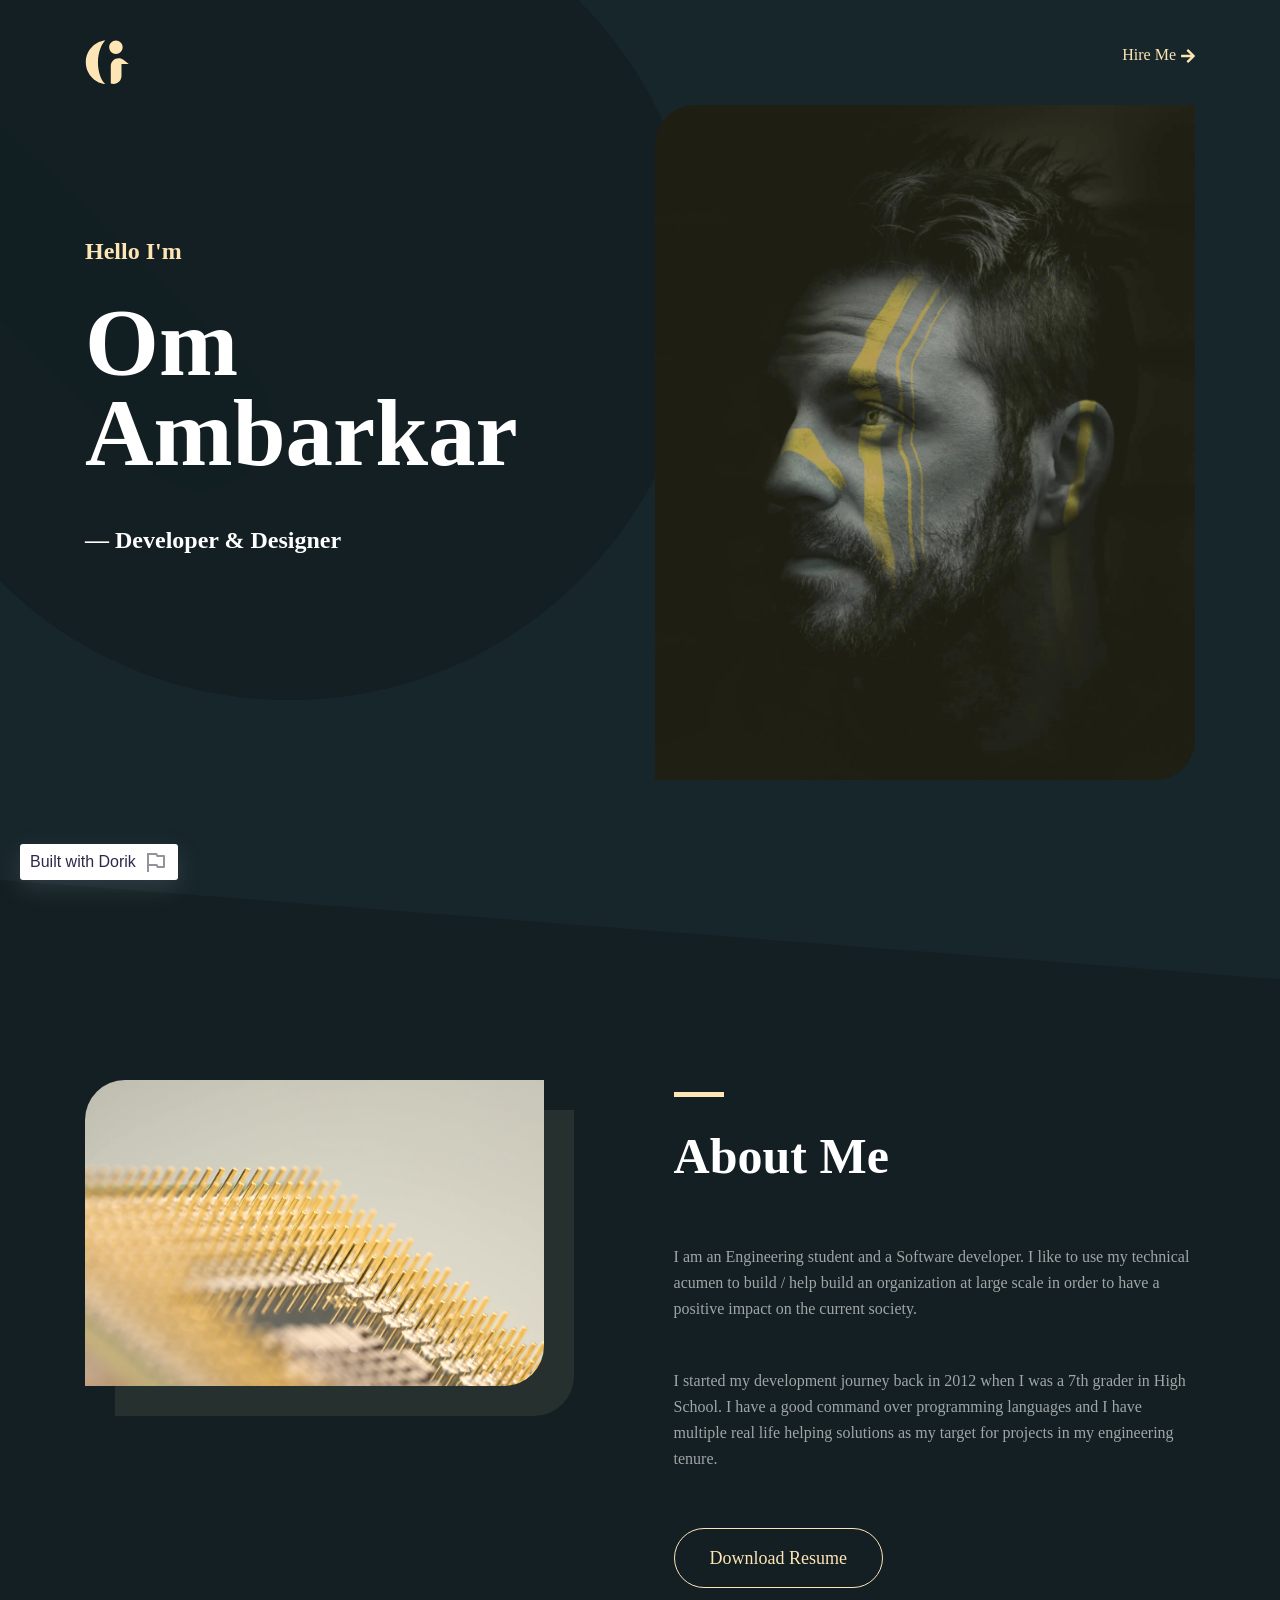
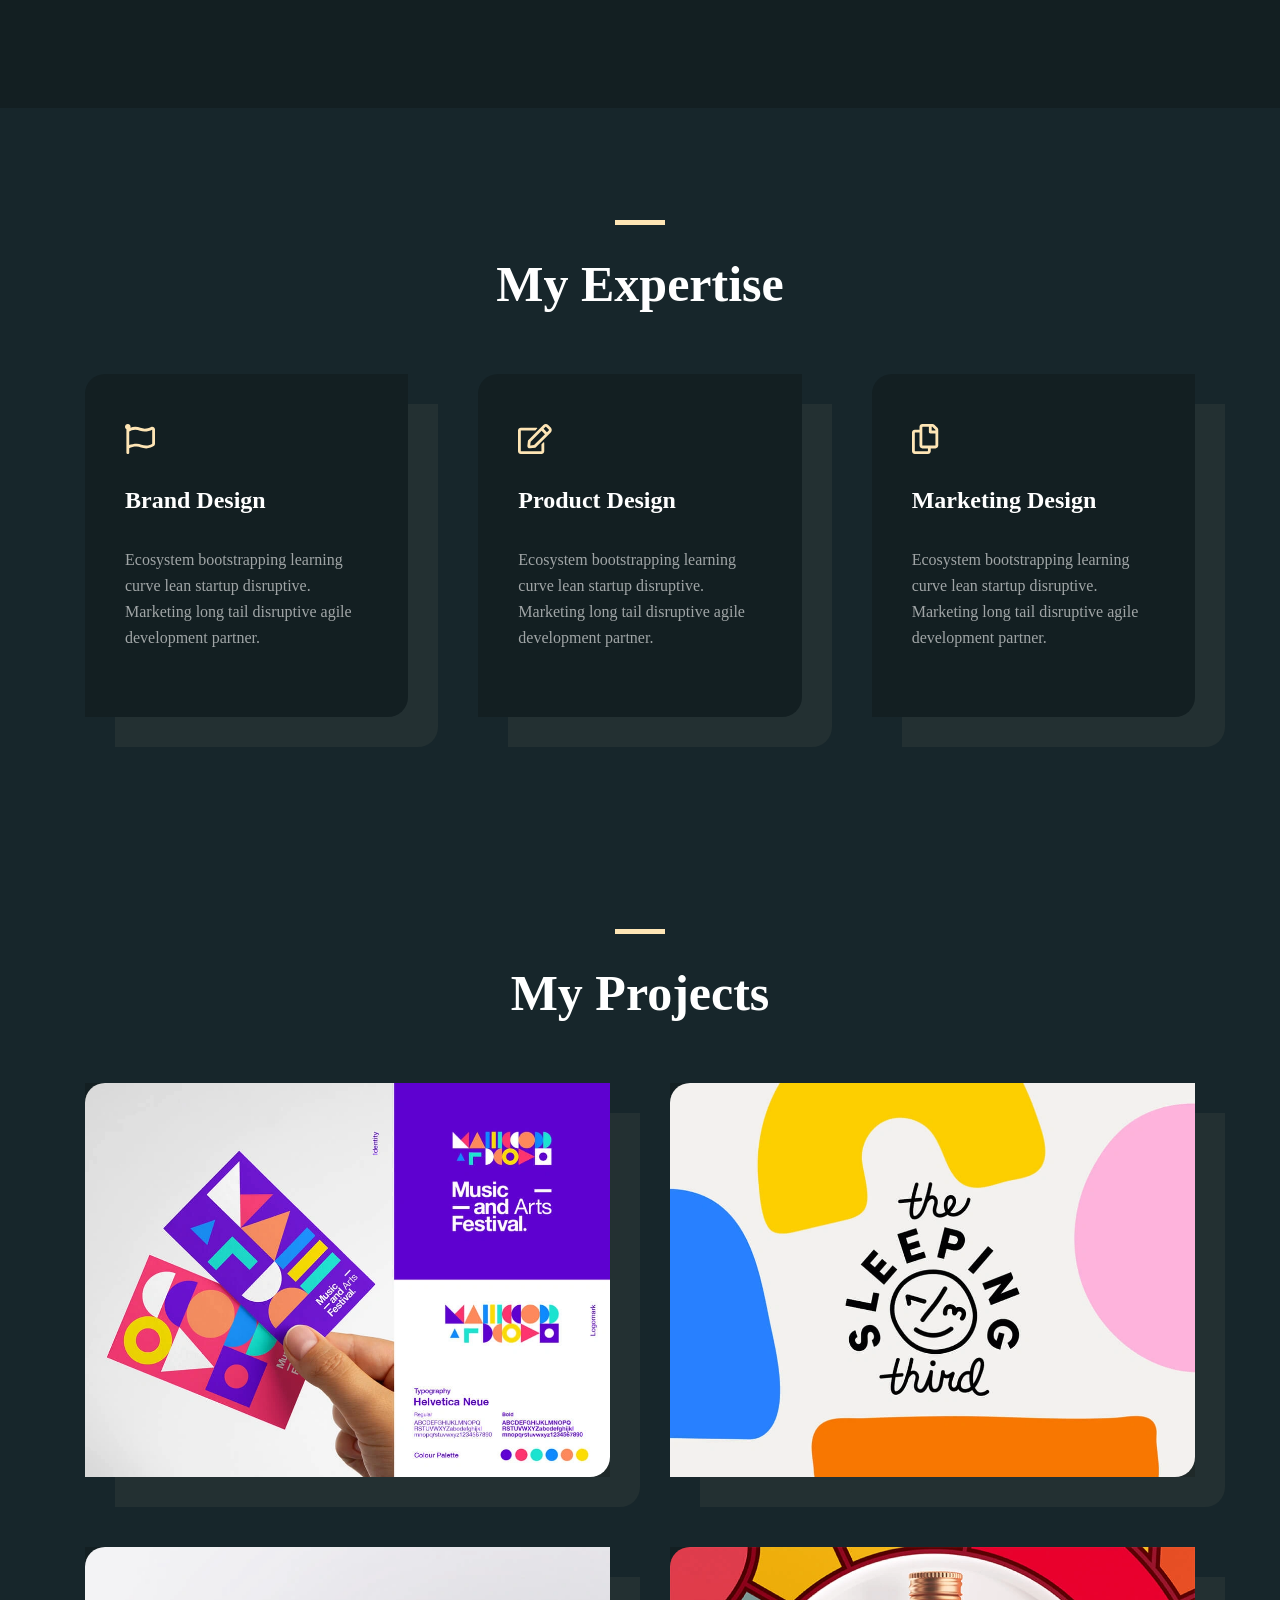
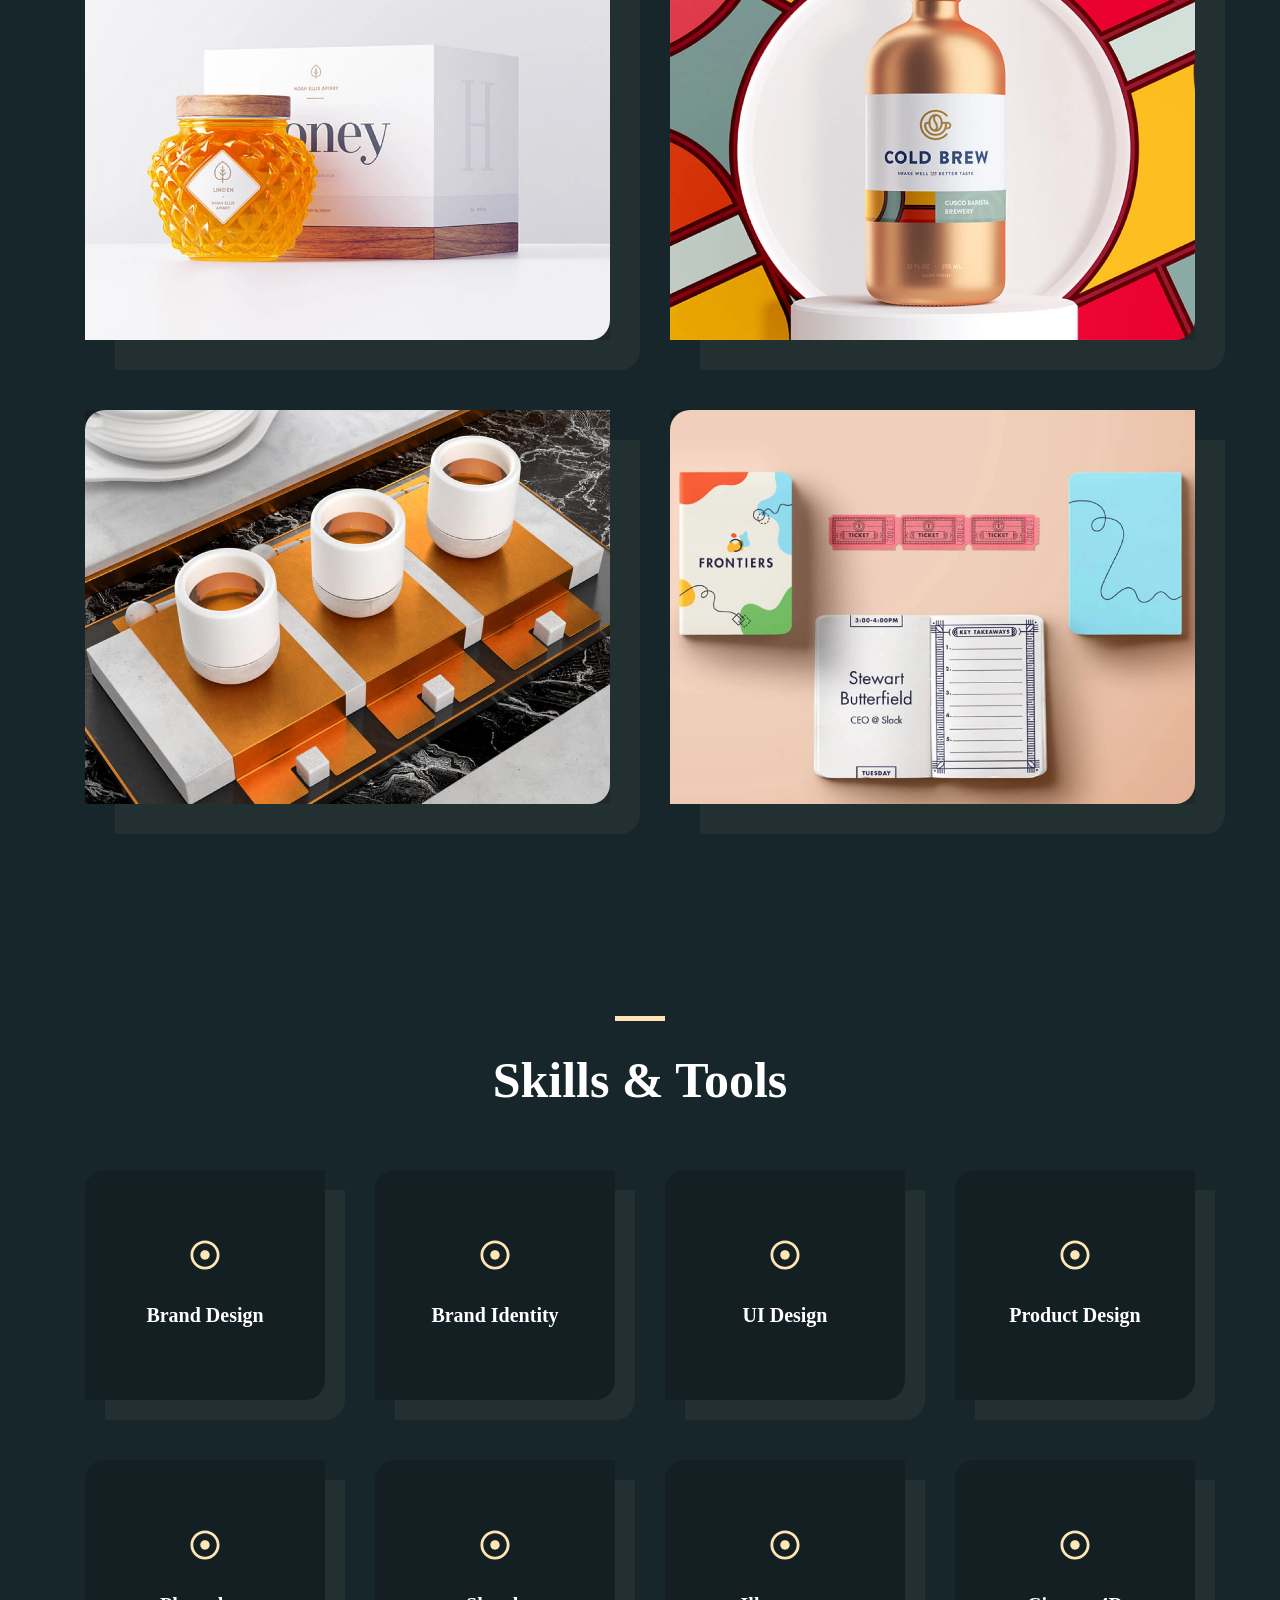
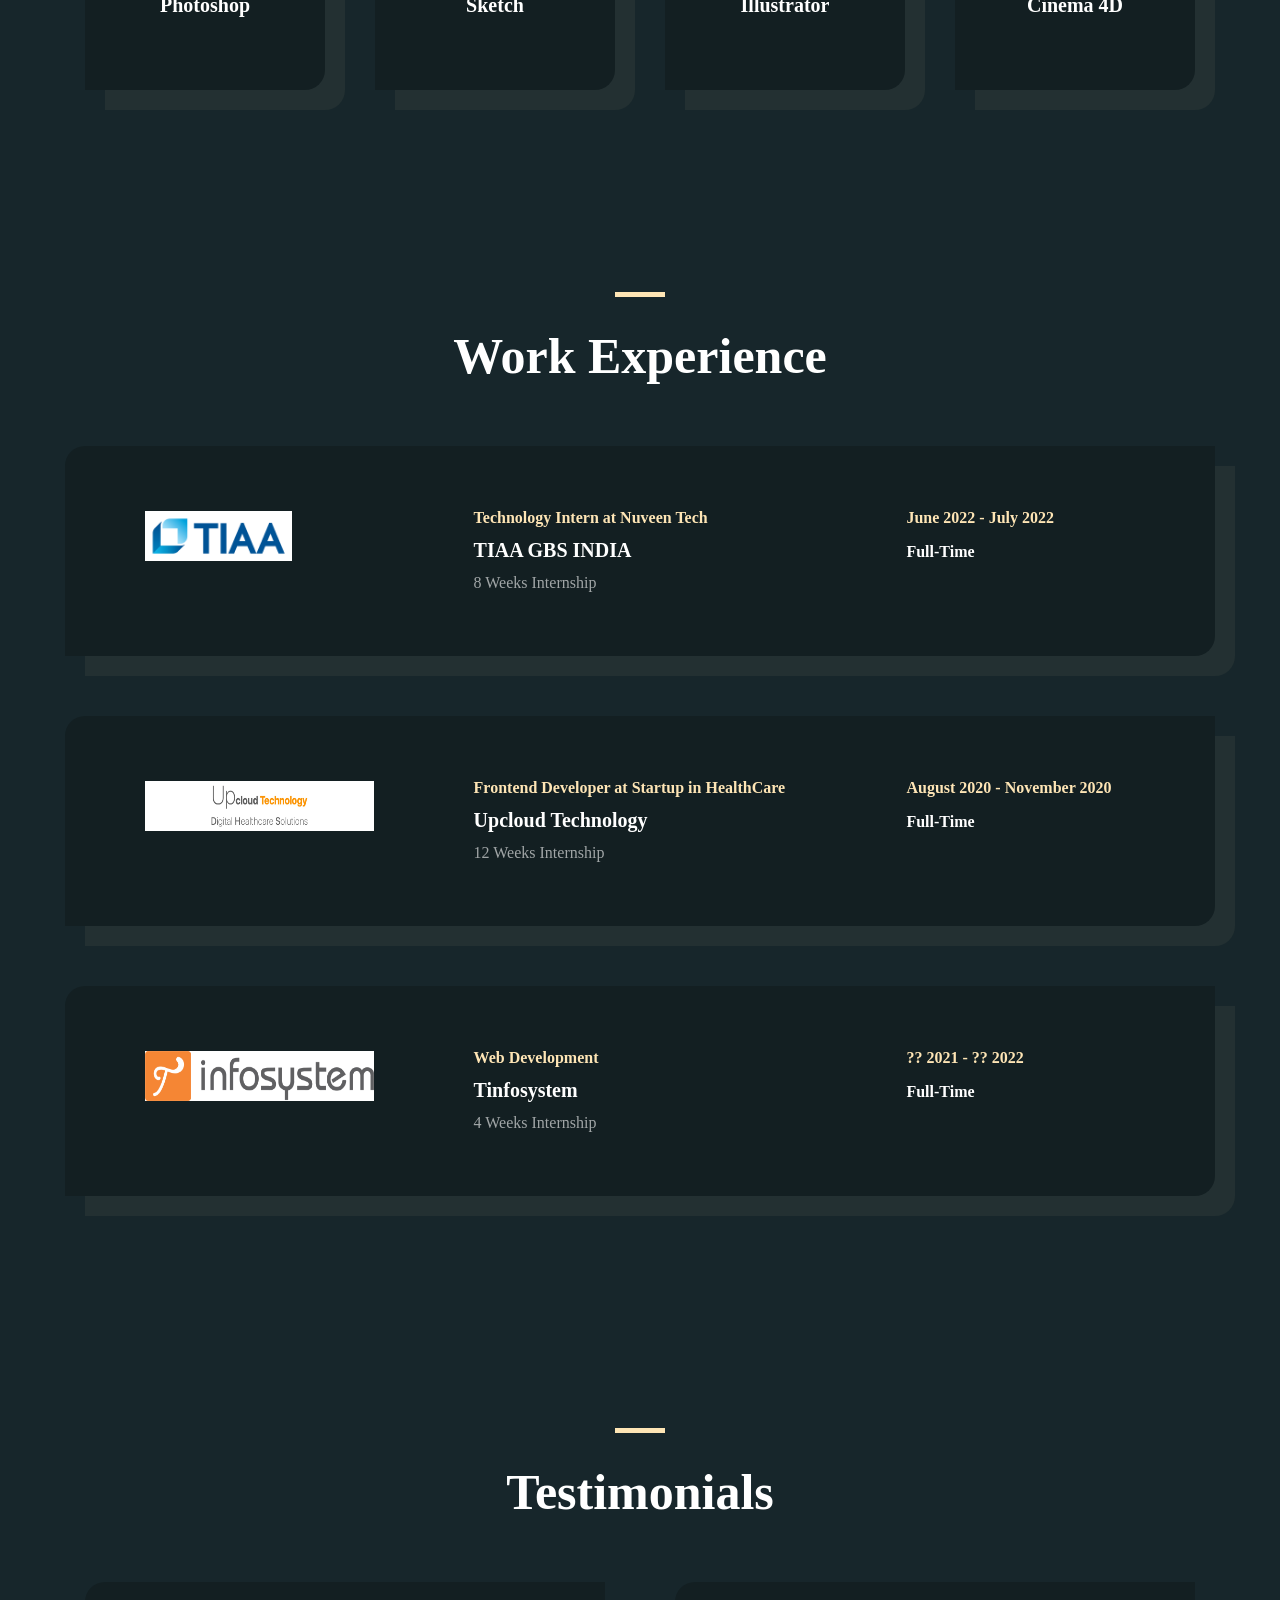
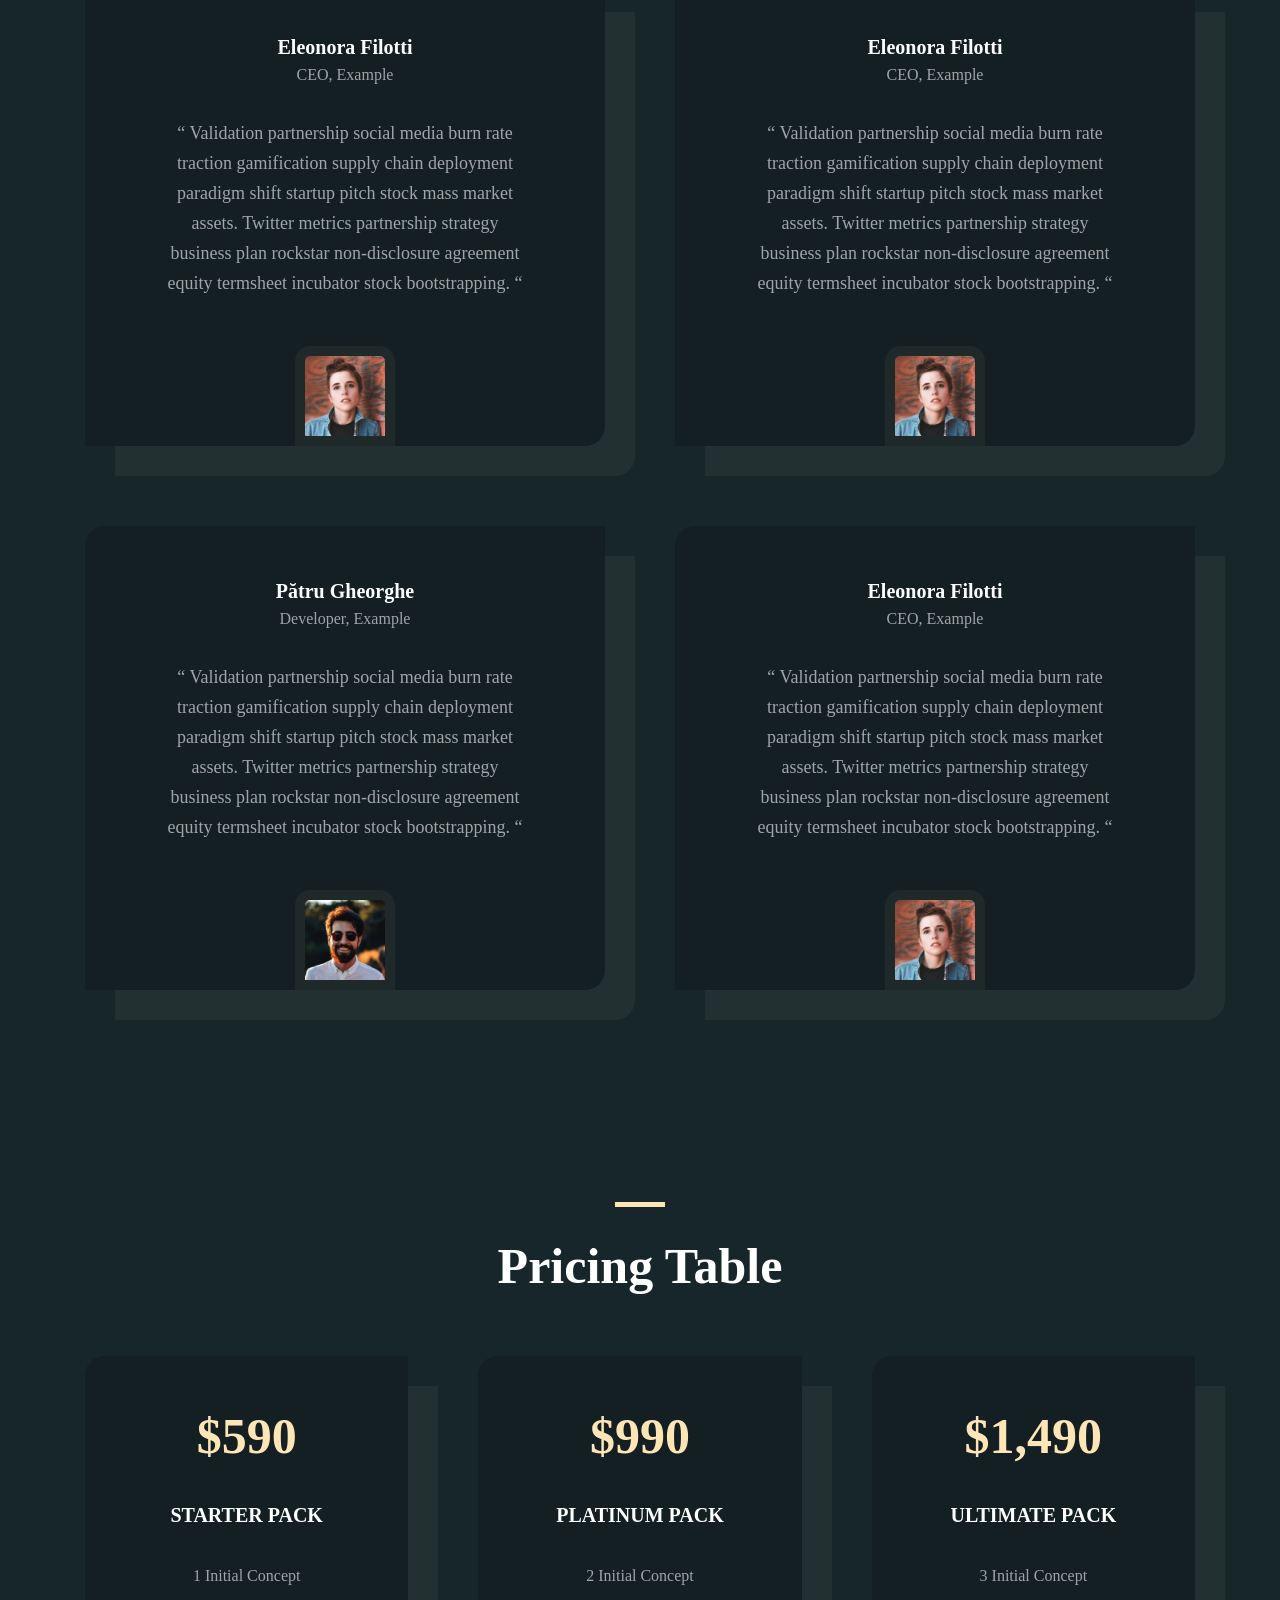
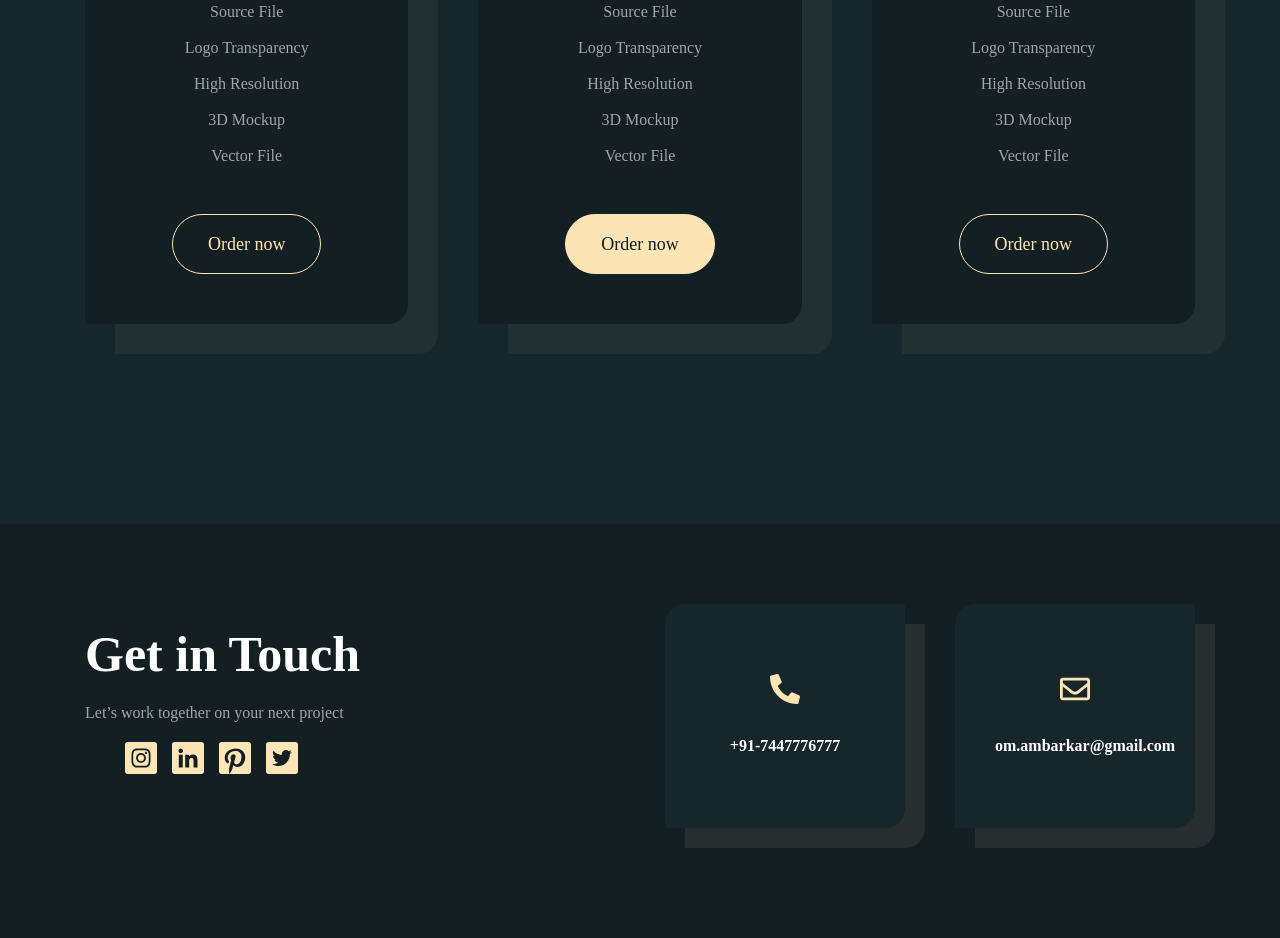
==== commit aa521398: "v1.01" ====
--- a/index.html
+++ b/index.html
@@ -1,1032 +1,234 @@
-<!DOCTYPE html>
-<html lang="en">
-
-<head>
-  <meta charset="utf-8">
-  <meta content="width=device-width, initial-scale=1.0" name="viewport">
-
-  <title>Presento Bootstrap Template - Index</title>
-  <meta content="" name="description">
-  <meta content="" name="keywords">
-
-  <!-- Favicons -->
-  <link href="assets/img/favicon.png" rel="icon">
-  <link href="assets/img/apple-touch-icon.png" rel="apple-touch-icon">
-
-  <!-- Google Fonts -->
-  <link href="https://fonts.googleapis.com/css?family=Open+Sans:300,300i,400,400i,600,600i,700,700i|Raleway:300,300i,400,400i,500,500i,600,600i,700,700i|Poppins:300,300i,400,400i,500,500i,600,600i,700,700i" rel="stylesheet">
-
-  <!-- Vendor CSS Files -->
-  <link href="assets/vendor/aos/aos.css" rel="stylesheet">
-  <link href="assets/vendor/bootstrap/css/bootstrap.min.css" rel="stylesheet">
-  <link href="assets/vendor/bootstrap-icons/bootstrap-icons.css" rel="stylesheet">
-  <link href="assets/vendor/boxicons/css/boxicons.min.css" rel="stylesheet">
-  <link href="assets/vendor/glightbox/css/glightbox.min.css" rel="stylesheet">
-  <link href="assets/vendor/remixicon/remixicon.css" rel="stylesheet">
-  <link href="assets/vendor/swiper/swiper-bundle.min.css" rel="stylesheet">
-
-  <!-- Template Main CSS File -->
-  <link href="assets/css/style.css" rel="stylesheet">
-
-  <!-- =======================================================
-  * Template Name: Presento - v3.7.0
-  * Template URL: https://bootstrapmade.com/presento-bootstrap-corporate-template/
-  * Author: BootstrapMade.com
-  * License: https://bootstrapmade.com/license/
-  ======================================================== -->
-</head>
-
-<body>
-
-  <!-- ======= Header ======= -->
-  <header id="header" class="fixed-top d-flex align-items-center">
-    <div class="container d-flex align-items-center">
-      <h1 class="logo me-auto"><a href="index.html">Presento<span>.</span></a></h1>
-      <!-- Uncomment below if you prefer to use an image logo -->
-      <!-- <a href="index.html" class="logo me-auto"><img src="assets/img/logo.png" alt=""></a>-->
-
-      <nav id="navbar" class="navbar order-last order-lg-0">
-        <ul>
-          <li><a class="nav-link scrollto active" href="#hero">Home</a></li>
-          <li><a class="nav-link scrollto" href="#about">About</a></li>
-          <li><a class="nav-link scrollto" href="#services">Services</a></li>
-          <li><a class="nav-link scrollto " href="#portfolio">Portfolio</a></li>
-          <li><a class="nav-link scrollto" href="#team">Team</a></li>
-          <li><a href="blog.html">Blog</a></li>
-          <li class="dropdown"><a href="#"><span>Drop Down</span> <i class="bi bi-chevron-down"></i></a>
-            <ul>
-              <li><a href="#">Drop Down 1</a></li>
-              <li class="dropdown"><a href="#"><span>Deep Drop Down</span> <i class="bi bi-chevron-right"></i></a>
-                <ul>
-                  <li><a href="#">Deep Drop Down 1</a></li>
-                  <li><a href="#">Deep Drop Down 2</a></li>
-                  <li><a href="#">Deep Drop Down 3</a></li>
-                  <li><a href="#">Deep Drop Down 4</a></li>
-                  <li><a href="#">Deep Drop Down 5</a></li>
-                </ul>
-              </li>
-              <li><a href="#">Drop Down 2</a></li>
-              <li><a href="#">Drop Down 3</a></li>
-              <li><a href="#">Drop Down 4</a></li>
-            </ul>
-          </li>
-          <li><a class="nav-link scrollto" href="#contact">Contact</a></li>
-        </ul>
-        <i class="bi bi-list mobile-nav-toggle"></i>
-      </nav><!-- .navbar -->
-
-      <a href="#about" class="get-started-btn scrollto">Get Started</a>
-    </div>
-  </header><!-- End Header -->
-
-  <!-- ======= Hero Section ======= -->
-  <section id="hero" class="d-flex align-items-center">
-
-    <div class="container" data-aos="zoom-out" data-aos-delay="100">
-      <div class="row">
-        <div class="col-xl-6">
-          <h1>Bettter digital experience with Presento</h1>
-          <h2>We are team of talented designers making websites with Bootstrap</h2>
-          <a href="#about" class="btn-get-started scrollto">Get Started</a>
-        </div>
-      </div>
-    </div>
-
-  </section><!-- End Hero -->
-
-  <main id="main">
-
-    <!-- ======= Clients Section ======= -->
-    <section id="clients" class="clients">
-      <div class="container" data-aos="zoom-in">
-
-        <div class="clients-slider swiper">
-          <div class="swiper-wrapper align-items-center">
-            <div class="swiper-slide"><img src="assets/img/clients/client-1.png" class="img-fluid" alt=""></div>
-            <div class="swiper-slide"><img src="assets/img/clients/client-2.png" class="img-fluid" alt=""></div>
-            <div class="swiper-slide"><img src="assets/img/clients/client-3.png" class="img-fluid" alt=""></div>
-            <div class="swiper-slide"><img src="assets/img/clients/client-4.png" class="img-fluid" alt=""></div>
-            <div class="swiper-slide"><img src="assets/img/clients/client-5.png" class="img-fluid" alt=""></div>
-            <div class="swiper-slide"><img src="assets/img/clients/client-6.png" class="img-fluid" alt=""></div>
-            <div class="swiper-slide"><img src="assets/img/clients/client-7.png" class="img-fluid" alt=""></div>
-            <div class="swiper-slide"><img src="assets/img/clients/client-8.png" class="img-fluid" alt=""></div>
-          </div>
-          <div class="swiper-pagination"></div>
-        </div>
-
-      </div>
-    </section><!-- End Clients Section -->
-
-    <!-- ======= About Section ======= -->
-    <section id="about" class="about section-bg">
-      <div class="container" data-aos="fade-up">
-
-        <div class="row no-gutters">
-          <div class="content col-xl-5 d-flex align-items-stretch">
-            <div class="content">
-              <h3>Voluptatem dignissimos provident quasi</h3>
-              <p>
-                Lorem ipsum dolor sit amet, consectetur adipiscing elit, sed do eiusmod tempor incididunt ut labore et dolore magna aliqua. Duis aute irure dolor in reprehenderit
-              </p>
-              <a href="#" class="about-btn"><span>About us</span> <i class="bx bx-chevron-right"></i></a>
-            </div>
-          </div>
-          <div class="col-xl-7 d-flex align-items-stretch">
-            <div class="icon-boxes d-flex flex-column justify-content-center">
-              <div class="row">
-                <div class="col-md-6 icon-box" data-aos="fade-up" data-aos-delay="100">
-                  <i class="bx bx-receipt"></i>
-                  <h4>Corporis voluptates sit</h4>
-                  <p>Consequuntur sunt aut quasi enim aliquam quae harum pariatur laboris nisi ut aliquip</p>
-                </div>
-                <div class="col-md-6 icon-box" data-aos="fade-up" data-aos-delay="200">
-                  <i class="bx bx-cube-alt"></i>
-                  <h4>Ullamco laboris nisi</h4>
-                  <p>Excepteur sint occaecat cupidatat non proident, sunt in culpa qui officia deserunt</p>
-                </div>
-                <div class="col-md-6 icon-box" data-aos="fade-up" data-aos-delay="300">
-                  <i class="bx bx-images"></i>
-                  <h4>Labore consequatur</h4>
-                  <p>Aut suscipit aut cum nemo deleniti aut omnis. Doloribus ut maiores omnis facere</p>
-                </div>
-                <div class="col-md-6 icon-box" data-aos="fade-up" data-aos-delay="400">
-                  <i class="bx bx-shield"></i>
-                  <h4>Beatae veritatis</h4>
-                  <p>Expedita veritatis consequuntur nihil tempore laudantium vitae denat pacta</p>
-                </div>
-              </div>
-            </div><!-- End .content-->
-          </div>
-        </div>
-
-      </div>
-    </section><!-- End About Section -->
-
-    <!-- ======= Counts Section ======= -->
-    <section id="counts" class="counts">
-      <div class="container" data-aos="fade-up">
-
-        <div class="row">
-
-          <div class="col-lg-3 col-md-6">
-            <div class="count-box">
-              <i class="bi bi-emoji-smile"></i>
-              <span data-purecounter-start="0" data-purecounter-end="232" data-purecounter-duration="1" class="purecounter"></span>
-              <p>Happy Clients</p>
-            </div>
-          </div>
-
-          <div class="col-lg-3 col-md-6 mt-5 mt-md-0">
-            <div class="count-box">
-              <i class="bi bi-journal-richtext"></i>
-              <span data-purecounter-start="0" data-purecounter-end="521" data-purecounter-duration="1" class="purecounter"></span>
-              <p>Projects</p>
-            </div>
-          </div>
-
-          <div class="col-lg-3 col-md-6 mt-5 mt-lg-0">
-            <div class="count-box">
-              <i class="bi bi-headset"></i>
-              <span data-purecounter-start="0" data-purecounter-end="1463" data-purecounter-duration="1" class="purecounter"></span>
-              <p>Hours Of Support</p>
-            </div>
-          </div>
-
-          <div class="col-lg-3 col-md-6 mt-5 mt-lg-0">
-            <div class="count-box">
-              <i class="bi bi-people"></i>
-              <span data-purecounter-start="0" data-purecounter-end="15" data-purecounter-duration="1" class="purecounter"></span>
-              <p>Hard Workers</p>
-            </div>
-          </div>
-
-        </div>
-
-      </div>
-    </section><!-- End Counts Section -->
-
-    <!-- ======= Tabs Section ======= -->
-    <section id="tabs" class="tabs">
-      <div class="container" data-aos="fade-up">
-
-        <ul class="nav nav-tabs row d-flex">
-          <li class="nav-item col-3">
-            <a class="nav-link active show" data-bs-toggle="tab" data-bs-target="#tab-1">
-              <i class="ri-gps-line"></i>
-              <h4 class="d-none d-lg-block">Modi sit est dela pireda nest</h4>
-            </a>
-          </li>
-          <li class="nav-item col-3">
-            <a class="nav-link" data-bs-toggle="tab" data-bs-target="#tab-2">
-              <i class="ri-body-scan-line"></i>
-              <h4 class="d-none d-lg-block">Unde praesenti mara setra le</h4>
-            </a>
-          </li>
-          <li class="nav-item col-3">
-            <a class="nav-link" data-bs-toggle="tab" data-bs-target="#tab-3">
-              <i class="ri-sun-line"></i>
-              <h4 class="d-none d-lg-block">Pariatur explica nitro dela</h4>
-            </a>
-          </li>
-          <li class="nav-item col-3">
-            <a class="nav-link" data-bs-toggle="tab" data-bs-target="#tab-4">
-              <i class="ri-store-line"></i>
-              <h4 class="d-none d-lg-block">Nostrum qui dile node</h4>
-            </a>
-          </li>
-        </ul>
-
-        <div class="tab-content">
-          <div class="tab-pane active show" id="tab-1">
-            <div class="row">
-              <div class="col-lg-6 order-2 order-lg-1 mt-3 mt-lg-0" data-aos="fade-up" data-aos-delay="100">
-                <h3>Voluptatem dignissimos provident quasi corporis voluptates sit assumenda.</h3>
-                <p class="fst-italic">
-                  Lorem ipsum dolor sit amet, consectetur adipiscing elit, sed do eiusmod tempor incididunt ut labore et dolore
-                  magna aliqua.
-                </p>
-                <ul>
-                  <li><i class="ri-check-double-line"></i> Ullamco laboris nisi ut aliquip ex ea commodo consequat.</li>
-                  <li><i class="ri-check-double-line"></i> Duis aute irure dolor in reprehenderit in voluptate velit.</li>
-                  <li><i class="ri-check-double-line"></i> Ullamco laboris nisi ut aliquip ex ea commodo consequat. Duis aute irure dolor in reprehenderit in voluptate trideta storacalaperda mastiro dolore eu fugiat nulla pariatur.</li>
-                </ul>
-                <p>
-                  Ullamco laboris nisi ut aliquip ex ea commodo consequat. Duis aute irure dolor in reprehenderit in voluptate
-                  velit esse cillum dolore eu fugiat nulla pariatur. Excepteur sint occaecat cupidatat non proident, sunt in
-                  culpa qui officia deserunt mollit anim id est laborum
-                </p>
-              </div>
-              <div class="col-lg-6 order-1 order-lg-2 text-center" data-aos="fade-up" data-aos-delay="200">
-                <img src="assets/img/tabs-1.jpg" alt="" class="img-fluid">
-              </div>
-            </div>
-          </div>
-          <div class="tab-pane" id="tab-2">
-            <div class="row">
-              <div class="col-lg-6 order-2 order-lg-1 mt-3 mt-lg-0">
-                <h3>Neque exercitationem debitis soluta quos debitis quo mollitia officia est</h3>
-                <p>
-                  Ullamco laboris nisi ut aliquip ex ea commodo consequat. Duis aute irure dolor in reprehenderit in voluptate
-                  velit esse cillum dolore eu fugiat nulla pariatur. Excepteur sint occaecat cupidatat non proident, sunt in
-                  culpa qui officia deserunt mollit anim id est laborum
-                </p>
-                <p class="fst-italic">
-                  Lorem ipsum dolor sit amet, consectetur adipiscing elit, sed do eiusmod tempor incididunt ut labore et dolore
-                  magna aliqua.
-                </p>
-                <ul>
-                  <li><i class="ri-check-double-line"></i> Ullamco laboris nisi ut aliquip ex ea commodo consequat.</li>
-                  <li><i class="ri-check-double-line"></i> Duis aute irure dolor in reprehenderit in voluptate velit.</li>
-                  <li><i class="ri-check-double-line"></i> Provident mollitia neque rerum asperiores dolores quos qui a. Ipsum neque dolor voluptate nisi sed.</li>
-                  <li><i class="ri-check-double-line"></i> Ullamco laboris nisi ut aliquip ex ea commodo consequat. Duis aute irure dolor in reprehenderit in voluptate trideta storacalaperda mastiro dolore eu fugiat nulla pariatur.</li>
-                </ul>
-              </div>
-              <div class="col-lg-6 order-1 order-lg-2 text-center">
-                <img src="assets/img/tabs-2.jpg" alt="" class="img-fluid">
-              </div>
-            </div>
-          </div>
-          <div class="tab-pane" id="tab-3">
-            <div class="row">
-              <div class="col-lg-6 order-2 order-lg-1 mt-3 mt-lg-0">
-                <h3>Voluptatibus commodi ut accusamus ea repudiandae ut autem dolor ut assumenda</h3>
-                <p>
-                  Ullamco laboris nisi ut aliquip ex ea commodo consequat. Duis aute irure dolor in reprehenderit in voluptate
-                  velit esse cillum dolore eu fugiat nulla pariatur. Excepteur sint occaecat cupidatat non proident, sunt in
-                  culpa qui officia deserunt mollit anim id est laborum
-                </p>
-                <ul>
-                  <li><i class="ri-check-double-line"></i> Ullamco laboris nisi ut aliquip ex ea commodo consequat.</li>
-                  <li><i class="ri-check-double-line"></i> Duis aute irure dolor in reprehenderit in voluptate velit.</li>
-                  <li><i class="ri-check-double-line"></i> Provident mollitia neque rerum asperiores dolores quos qui a. Ipsum neque dolor voluptate nisi sed.</li>
-                </ul>
-                <p class="fst-italic">
-                  Lorem ipsum dolor sit amet, consectetur adipiscing elit, sed do eiusmod tempor incididunt ut labore et dolore
-                  magna aliqua.
-                </p>
-              </div>
-              <div class="col-lg-6 order-1 order-lg-2 text-center">
-                <img src="assets/img/tabs-3.jpg" alt="" class="img-fluid">
-              </div>
-            </div>
-          </div>
-          <div class="tab-pane" id="tab-4">
-            <div class="row">
-              <div class="col-lg-6 order-2 order-lg-1 mt-3 mt-lg-0">
-                <h3>Omnis fugiat ea explicabo sunt dolorum asperiores sequi inventore rerum</h3>
-                <p>
-                  Ullamco laboris nisi ut aliquip ex ea commodo consequat. Duis aute irure dolor in reprehenderit in voluptate
-                  velit esse cillum dolore eu fugiat nulla pariatur. Excepteur sint occaecat cupidatat non proident, sunt in
-                  culpa qui officia deserunt mollit anim id est laborum
-                </p>
-                <p class="fst-italic">
-                  Lorem ipsum dolor sit amet, consectetur adipiscing elit, sed do eiusmod tempor incididunt ut labore et dolore
-                  magna aliqua.
-                </p>
-                <ul>
-                  <li><i class="ri-check-double-line"></i> Ullamco laboris nisi ut aliquip ex ea commodo consequat.</li>
-                  <li><i class="ri-check-double-line"></i> Duis aute irure dolor in reprehenderit in voluptate velit.</li>
-                  <li><i class="ri-check-double-line"></i> Ullamco laboris nisi ut aliquip ex ea commodo consequat. Duis aute irure dolor in reprehenderit in voluptate trideta storacalaperda mastiro dolore eu fugiat nulla pariatur.</li>
-                </ul>
-              </div>
-              <div class="col-lg-6 order-1 order-lg-2 text-center">
-                <img src="assets/img/tabs-4.jpg" alt="" class="img-fluid">
-              </div>
-            </div>
-          </div>
-        </div>
-
-      </div>
-    </section><!-- End Tabs Section -->
-
-    <!-- ======= Services Section ======= -->
-    <section id="services" class="services section-bg ">
-      <div class="container" data-aos="fade-up">
-
-        <div class="section-title">
-          <h2>Services</h2>
-          <p>Magnam dolores commodi suscipit. Necessitatibus eius consequatur ex aliquid fuga eum quidem. Sit sint consectetur velit. Quisquam quos quisquam cupiditate. Et nemo qui impedit suscipit alias ea.</p>
-        </div>
-
-        <div class="row">
-          <div class="col-md-6">
-            <div class="icon-box" data-aos="fade-up" data-aos-delay="100">
-              <i class="bi bi-briefcase"></i>
-              <h4><a href="#">Lorem Ipsum</a></h4>
-              <p>Voluptatum deleniti atque corrupti quos dolores et quas molestias excepturi sint occaecati cupiditate non provident</p>
-            </div>
-          </div>
-          <div class="col-md-6 mt-4 mt-md-0">
-            <div class="icon-box" data-aos="fade-up" data-aos-delay="200">
-              <i class="bi bi-card-checklist"></i>
-              <h4><a href="#">Dolor Sitema</a></h4>
-              <p>Minim veniam, quis nostrud exercitation ullamco laboris nisi ut aliquip ex ea commodo consequat tarad limino ata</p>
-            </div>
-          </div>
-          <div class="col-md-6 mt-4 mt-md-0">
-            <div class="icon-box" data-aos="fade-up" data-aos-delay="300">
-              <i class="bi bi-bar-chart"></i>
-              <h4><a href="#">Sed ut perspiciatis</a></h4>
-              <p>Duis aute irure dolor in reprehenderit in voluptate velit esse cillum dolore eu fugiat nulla pariatur</p>
-            </div>
-          </div>
-          <div class="col-md-6 mt-4 mt-md-0">
-            <div class="icon-box" data-aos="fade-up" data-aos-delay="400">
-              <i class="bi bi-binoculars"></i>
-              <h4><a href="#">Nemo Enim</a></h4>
-              <p>Excepteur sint occaecat cupidatat non proident, sunt in culpa qui officia deserunt mollit anim id est laborum</p>
-            </div>
-          </div>
-          <div class="col-md-6 mt-4 mt-md-0">
-            <div class="icon-box" data-aos="fade-up" data-aos-delay="500">
-              <i class="bi bi-brightness-high"></i>
-              <h4><a href="#">Magni Dolore</a></h4>
-              <p>At vero eos et accusamus et iusto odio dignissimos ducimus qui blanditiis praesentium voluptatum deleniti atque</p>
-            </div>
-          </div>
-          <div class="col-md-6 mt-4 mt-md-0">
-            <div class="icon-box" data-aos="fade-up" data-aos-delay="600">
-              <i class="bi bi-calendar4-week"></i>
-              <h4><a href="#">Eiusmod Tempor</a></h4>
-              <p>Et harum quidem rerum facilis est et expedita distinctio. Nam libero tempore, cum soluta nobis est eligendi</p>
-            </div>
-          </div>
-        </div>
-
-      </div>
-    </section><!-- End Services Section -->
-
-    <!-- ======= Portfolio Section ======= -->
-    <section id="portfolio" class="portfolio">
-      <div class="container" data-aos="fade-up">
-
-        <div class="section-title">
-          <h2>Portfolio</h2>
-          <p>Magnam dolores commodi suscipit. Necessitatibus eius consequatur ex aliquid fuga eum quidem. Sit sint consectetur velit. Quisquam quos quisquam cupiditate. Et nemo qui impedit suscipit alias ea.</p>
-        </div>
-
-        <div class="row" data-aos="fade-up" data-aos-delay="100">
-          <div class="col-lg-12 d-flex justify-content-center">
-            <ul id="portfolio-flters">
-              <li data-filter="*" class="filter-active">All</li>
-              <li data-filter=".filter-app">App</li>
-              <li data-filter=".filter-card">Card</li>
-              <li data-filter=".filter-web">Web</li>
-            </ul>
-          </div>
-        </div>
-
-        <div class="row portfolio-container" data-aos="fade-up" data-aos-delay="200">
-
-          <div class="col-lg-4 col-md-6 portfolio-item filter-app">
-            <div class="portfolio-wrap">
-              <img src="assets/img/portfolio/portfolio-1.jpg" class="img-fluid" alt="">
-              <div class="portfolio-info">
-                <h4>App 1</h4>
-                <p>App</p>
-                <div class="portfolio-links">
-                  <a href="assets/img/portfolio/portfolio-1.jpg" data-gallery="portfolioGallery" class="portfolio-lightbox" title="App 1"><i class="bx bx-plus"></i></a>
-                  <a href="portfolio-details.html" title="More Details"><i class="bx bx-link"></i></a>
-                </div>
-              </div>
-            </div>
-          </div>
-
-          <div class="col-lg-4 col-md-6 portfolio-item filter-web">
-            <div class="portfolio-wrap">
-              <img src="assets/img/portfolio/portfolio-2.jpg" class="img-fluid" alt="">
-              <div class="portfolio-info">
-                <h4>Web 3</h4>
-                <p>Web</p>
-                <div class="portfolio-links">
-                  <a href="assets/img/portfolio/portfolio-2.jpg" data-gallery="portfolioGallery" class="portfolio-lightbox" title="Web 3"><i class="bx bx-plus"></i></a>
-                  <a href="portfolio-details.html" title="More Details"><i class="bx bx-link"></i></a>
-                </div>
-              </div>
-            </div>
-          </div>
-
-          <div class="col-lg-4 col-md-6 portfolio-item filter-app">
-            <div class="portfolio-wrap">
-              <img src="assets/img/portfolio/portfolio-3.jpg" class="img-fluid" alt="">
-              <div class="portfolio-info">
-                <h4>App 2</h4>
-                <p>App</p>
-                <div class="portfolio-links">
-                  <a href="assets/img/portfolio/portfolio-3.jpg" data-gallery="portfolioGallery" class="portfolio-lightbox" title="App 2"><i class="bx bx-plus"></i></a>
-                  <a href="portfolio-details.html" title="More Details"><i class="bx bx-link"></i></a>
-                </div>
-              </div>
-            </div>
-          </div>
-
-          <div class="col-lg-4 col-md-6 portfolio-item filter-card">
-            <div class="portfolio-wrap">
-              <img src="assets/img/portfolio/portfolio-4.jpg" class="img-fluid" alt="">
-              <div class="portfolio-info">
-                <h4>Card 2</h4>
-                <p>Card</p>
-                <div class="portfolio-links">
-                  <a href="assets/img/portfolio/portfolio-4.jpg" data-gallery="portfolioGallery" class="portfolio-lightbox" title="Card 2"><i class="bx bx-plus"></i></a>
-                  <a href="portfolio-details.html" title="More Details"><i class="bx bx-link"></i></a>
-                </div>
-              </div>
-            </div>
-          </div>
-
-          <div class="col-lg-4 col-md-6 portfolio-item filter-web">
-            <div class="portfolio-wrap">
-              <img src="assets/img/portfolio/portfolio-5.jpg" class="img-fluid" alt="">
-              <div class="portfolio-info">
-                <h4>Web 2</h4>
-                <p>Web</p>
-                <div class="portfolio-links">
-                  <a href="assets/img/portfolio/portfolio-5.jpg" data-gallery="portfolioGallery" class="portfolio-lightbox" title="Web 2"><i class="bx bx-plus"></i></a>
-                  <a href="portfolio-details.html" title="More Details"><i class="bx bx-link"></i></a>
-                </div>
-              </div>
-            </div>
-          </div>
-
-          <div class="col-lg-4 col-md-6 portfolio-item filter-app">
-            <div class="portfolio-wrap">
-              <img src="assets/img/portfolio/portfolio-6.jpg" class="img-fluid" alt="">
-              <div class="portfolio-info">
-                <h4>App 3</h4>
-                <p>App</p>
-                <div class="portfolio-links">
-                  <a href="assets/img/portfolio/portfolio-6.jpg" data-gallery="portfolioGallery" class="portfolio-lightbox" title="App 3"><i class="bx bx-plus"></i></a>
-                  <a href="portfolio-details.html" title="More Details"><i class="bx bx-link"></i></a>
-                </div>
-              </div>
-            </div>
-          </div>
-
-          <div class="col-lg-4 col-md-6 portfolio-item filter-card">
-            <div class="portfolio-wrap">
-              <img src="assets/img/portfolio/portfolio-7.jpg" class="img-fluid" alt="">
-              <div class="portfolio-info">
-                <h4>Card 1</h4>
-                <p>Card</p>
-                <div class="portfolio-links">
-                  <a href="assets/img/portfolio/portfolio-7.jpg" data-gallery="portfolioGallery" class="portfolio-lightbox" title="Card 1"><i class="bx bx-plus"></i></a>
-                  <a href="portfolio-details.html" title="More Details"><i class="bx bx-link"></i></a>
-                </div>
-              </div>
-            </div>
-          </div>
-
-          <div class="col-lg-4 col-md-6 portfolio-item filter-card">
-            <div class="portfolio-wrap">
-              <img src="assets/img/portfolio/portfolio-8.jpg" class="img-fluid" alt="">
-              <div class="portfolio-info">
-                <h4>Card 3</h4>
-                <p>Card</p>
-                <div class="portfolio-links">
-                  <a href="assets/img/portfolio/portfolio-8.jpg" data-gallery="portfolioGallery" class="portfolio-lightbox" title="Card 3"><i class="bx bx-plus"></i></a>
-                  <a href="portfolio-details.html" title="More Details"><i class="bx bx-link"></i></a>
-                </div>
-              </div>
-            </div>
-          </div>
-
-          <div class="col-lg-4 col-md-6 portfolio-item filter-web">
-            <div class="portfolio-wrap">
-              <img src="assets/img/portfolio/portfolio-9.jpg" class="img-fluid" alt="">
-              <div class="portfolio-info">
-                <h4>Web 3</h4>
-                <p>Web</p>
-                <div class="portfolio-links">
-                  <a href="assets/img/portfolio/portfolio-9.jpg" data-gallery="portfolioGallery" class="portfolio-lightbox" title="Web 3"><i class="bx bx-plus"></i></a>
-                  <a href="portfolio-details.html" title="More Details"><i class="bx bx-link"></i></a>
-                </div>
-              </div>
-            </div>
-          </div>
-
-        </div>
-
-      </div>
-    </section><!-- End Portfolio Section -->
-
-    <!-- ======= Testimonials Section ======= -->
-    <section id="testimonials" class="testimonials">
-      <div class="container" data-aos="fade-up">
-        <div class="section-title">
-          <h2>Testimonials</h2>
-          <p>Magnam dolores commodi suscipit. Necessitatibus eius consequatur ex aliquid fuga eum quidem. Sit sint consectetur velit. Quisquam quos quisquam cupiditate. Et nemo qui impedit suscipit alias ea.</p>
-        </div>
-
-        <div class="testimonials-slider swiper" data-aos="fade-up" data-aos-delay="100">
-          <div class="swiper-wrapper">
-
-            <div class="swiper-slide">
-              <div class="testimonial-wrap">
-                <div class="testimonial-item">
-                  <img src="assets/img/testimonials/testimonials-1.jpg" class="testimonial-img" alt="">
-                  <h3>Saul Goodman</h3>
-                  <h4>Ceo &amp; Founder</h4>
-                  <p>
-                    <i class="bx bxs-quote-alt-left quote-icon-left"></i>
-                    Proin iaculis purus consequat sem cure digni ssim donec porttitora entum suscipit rhoncus. Accusantium quam, ultricies eget id, aliquam eget nibh et. Maecen aliquam, risus at semper.
-                    <i class="bx bxs-quote-alt-right quote-icon-right"></i>
-                  </p>
-                </div>
-              </div>
-            </div><!-- End testimonial item -->
-
-            <div class="swiper-slide">
-              <div class="testimonial-wrap">
-                <div class="testimonial-item">
-                  <img src="assets/img/testimonials/testimonials-2.jpg" class="testimonial-img" alt="">
-                  <h3>Sara Wilsson</h3>
-                  <h4>Designer</h4>
-                  <p>
-                    <i class="bx bxs-quote-alt-left quote-icon-left"></i>
-                    Export tempor illum tamen malis malis eram quae irure esse labore quem cillum quid cillum eram malis quorum velit fore eram velit sunt aliqua noster fugiat irure amet legam anim culpa.
-                    <i class="bx bxs-quote-alt-right quote-icon-right"></i>
-                  </p>
-                </div>
-              </div>
-            </div><!-- End testimonial item -->
-
-            <div class="swiper-slide">
-              <div class="testimonial-wrap">
-                <div class="testimonial-item">
-                  <img src="assets/img/testimonials/testimonials-3.jpg" class="testimonial-img" alt="">
-                  <h3>Jena Karlis</h3>
-                  <h4>Store Owner</h4>
-                  <p>
-                    <i class="bx bxs-quote-alt-left quote-icon-left"></i>
-                    Enim nisi quem export duis labore cillum quae magna enim sint quorum nulla quem veniam duis minim tempor labore quem eram duis noster aute amet eram fore quis sint minim.
-                    <i class="bx bxs-quote-alt-right quote-icon-right"></i>
-                  </p>
-                </div>
-              </div>
-            </div><!-- End testimonial item -->
-
-            <div class="swiper-slide">
-              <div class="testimonial-wrap">
-                <div class="testimonial-item">
-                  <img src="assets/img/testimonials/testimonials-4.jpg" class="testimonial-img" alt="">
-                  <h3>Matt Brandon</h3>
-                  <h4>Freelancer</h4>
-                  <p>
-                    <i class="bx bxs-quote-alt-left quote-icon-left"></i>
-                    Fugiat enim eram quae cillum dolore dolor amet nulla culpa multos export minim fugiat minim velit minim dolor enim duis veniam ipsum anim magna sunt elit fore quem dolore labore illum veniam.
-                    <i class="bx bxs-quote-alt-right quote-icon-right"></i>
-                  </p>
-                </div>
-              </div>
-            </div><!-- End testimonial item -->
-
-            <div class="swiper-slide">
-              <div class="testimonial-wrap">
-                <div class="testimonial-item">
-                  <img src="assets/img/testimonials/testimonials-5.jpg" class="testimonial-img" alt="">
-                  <h3>John Larson</h3>
-                  <h4>Entrepreneur</h4>
-                  <p>
-                    <i class="bx bxs-quote-alt-left quote-icon-left"></i>
-                    Quis quorum aliqua sint quem legam fore sunt eram irure aliqua veniam tempor noster veniam enim culpa labore duis sunt culpa nulla illum cillum fugiat esse veniam culpa fore nisi cillum quid.
-                    <i class="bx bxs-quote-alt-right quote-icon-right"></i>
-                  </p>
-                </div>
-              </div>
-            </div><!-- End testimonial item -->
-
-          </div>
-          <div class="swiper-pagination"></div>
-        </div>
-
-      </div>
-    </section><!-- End Testimonials Section -->
-
-    <!-- ======= Pricing Section ======= -->
-    <section id="pricing" class="pricing section-bg">
-      <div class="container" data-aos="fade-up">
-
-        <div class="section-title">
-          <h2>Pricing</h2>
-          <p>Magnam dolores commodi suscipit. Necessitatibus eius consequatur ex aliquid fuga eum quidem. Sit sint consectetur velit. Quisquam quos quisquam cupiditate. Et nemo qui impedit suscipit alias ea.</p>
-        </div>
-
-        <div class="row">
-
-          <div class="col-lg-4 col-md-6">
-            <div class="box" data-aos="fade-up" data-aos-delay="100">
-              <h3>Free</h3>
-              <h4><sup>$</sup>0<span> / month</span></h4>
-              <ul>
-                <li>Aida dere</li>
-                <li>Nec feugiat nisl</li>
-                <li>Nulla at volutpat dola</li>
-                <li class="na">Pharetra massa</li>
-                <li class="na">Massa ultricies mi</li>
-              </ul>
-              <div class="btn-wrap">
-                <a href="#" class="btn-buy">Buy Now</a>
-              </div>
-            </div>
-          </div>
-
-          <div class="col-lg-4 col-md-6 mt-4 mt-md-0">
-            <div class="box featured" data-aos="fade-up" data-aos-delay="200">
-              <h3>Business</h3>
-              <h4><sup>$</sup>19<span> / month</span></h4>
-              <ul>
-                <li>Aida dere</li>
-                <li>Nec feugiat nisl</li>
-                <li>Nulla at volutpat dola</li>
-                <li>Pharetra massa</li>
-                <li class="na">Massa ultricies mi</li>
-              </ul>
-              <div class="btn-wrap">
-                <a href="#" class="btn-buy">Buy Now</a>
-              </div>
-            </div>
-          </div>
-
-          <div class="col-lg-4 col-md-6 mt-4 mt-lg-0">
-            <div class="box" data-aos="fade-up" data-aos-delay="300">
-              <h3>Developer</h3>
-              <h4><sup>$</sup>29<span> / month</span></h4>
-              <ul>
-                <li>Aida dere</li>
-                <li>Nec feugiat nisl</li>
-                <li>Nulla at volutpat dola</li>
-                <li>Pharetra massa</li>
-                <li>Massa ultricies mi</li>
-              </ul>
-              <div class="btn-wrap">
-                <a href="#" class="btn-buy">Buy Now</a>
-              </div>
-            </div>
-          </div>
-
-        </div>
-
-      </div>
-    </section><!-- End Pricing Section -->
-
-    <!-- ======= Frequently Asked Questions Section ======= -->
-    <section id="faq" class="faq">
-      <div class="container" data-aos="fade-up">
-
-        <div class="section-title">
-          <h2>Frequently Asked Questions</h2>
-        </div>
-
-        <ul class="faq-list accordion" data-aos="fade-up">
-
-          <li>
-            <a data-bs-toggle="collapse" class="collapsed" data-bs-target="#faq1">Non consectetur a erat nam at lectus urna duis? <i class="bx bx-chevron-down icon-show"></i><i class="bx bx-x icon-close"></i></a>
-            <div id="faq1" class="collapse" data-bs-parent=".faq-list">
-              <p>
-                Feugiat pretium nibh ipsum consequat. Tempus iaculis urna id volutpat lacus laoreet non curabitur gravida. Venenatis lectus magna fringilla urna porttitor rhoncus dolor purus non.
-              </p>
-            </div>
-          </li>
-
-          <li>
-            <a data-bs-toggle="collapse" data-bs-target="#faq2" class="collapsed">Feugiat scelerisque varius morbi enim nunc faucibus a pellentesque? <i class="bx bx-chevron-down icon-show"></i><i class="bx bx-x icon-close"></i></a>
-            <div id="faq2" class="collapse" data-bs-parent=".faq-list">
-              <p>
-                Dolor sit amet consectetur adipiscing elit pellentesque habitant morbi. Id interdum velit laoreet id donec ultrices. Fringilla phasellus faucibus scelerisque eleifend donec pretium. Est pellentesque elit ullamcorper dignissim. Mauris ultrices eros in cursus turpis massa tincidunt dui.
-              </p>
-            </div>
-          </li>
-
-          <li>
-            <a data-bs-toggle="collapse" data-bs-target="#faq3" class="collapsed">Dolor sit amet consectetur adipiscing elit pellentesque habitant morbi? <i class="bx bx-chevron-down icon-show"></i><i class="bx bx-x icon-close"></i></a>
-            <div id="faq3" class="collapse" data-bs-parent=".faq-list">
-              <p>
-                Eleifend mi in nulla posuere sollicitudin aliquam ultrices sagittis orci. Faucibus pulvinar elementum integer enim. Sem nulla pharetra diam sit amet nisl suscipit. Rutrum tellus pellentesque eu tincidunt. Lectus urna duis convallis convallis tellus. Urna molestie at elementum eu facilisis sed odio morbi quis
-              </p>
-            </div>
-          </li>
-
-          <li>
-            <a data-bs-toggle="collapse" data-bs-target="#faq4" class="collapsed">Ac odio tempor orci dapibus. Aliquam eleifend mi in nulla? <i class="bx bx-chevron-down icon-show"></i><i class="bx bx-x icon-close"></i></a>
-            <div id="faq4" class="collapse" data-bs-parent=".faq-list">
-              <p>
-                Dolor sit amet consectetur adipiscing elit pellentesque habitant morbi. Id interdum velit laoreet id donec ultrices. Fringilla phasellus faucibus scelerisque eleifend donec pretium. Est pellentesque elit ullamcorper dignissim. Mauris ultrices eros in cursus turpis massa tincidunt dui.
-              </p>
-            </div>
-          </li>
-
-          <li>
-            <a data-bs-toggle="collapse" data-bs-target="#faq5" class="collapsed">Tempus quam pellentesque nec nam aliquam sem et tortor consequat? <i class="bx bx-chevron-down icon-show"></i><i class="bx bx-x icon-close"></i></a>
-            <div id="faq5" class="collapse" data-bs-parent=".faq-list">
-              <p>
-                Molestie a iaculis at erat pellentesque adipiscing commodo. Dignissim suspendisse in est ante in. Nunc vel risus commodo viverra maecenas accumsan. Sit amet nisl suscipit adipiscing bibendum est. Purus gravida quis blandit turpis cursus in
-              </p>
-            </div>
-          </li>
-
-          <li>
-            <a data-bs-toggle="collapse" data-bs-target="#faq6" class="collapsed">Tortor vitae purus faucibus ornare. Varius vel pharetra vel turpis nunc eget lorem dolor? <i class="bx bx-chevron-down icon-show"></i><i class="bx bx-x icon-close"></i></a>
-            <div id="faq6" class="collapse" data-bs-parent=".faq-list">
-              <p>
-                Laoreet sit amet cursus sit amet dictum sit amet justo. Mauris vitae ultricies leo integer malesuada nunc vel. Tincidunt eget nullam non nisi est sit amet. Turpis nunc eget lorem dolor sed. Ut venenatis tellus in metus vulputate eu scelerisque. Pellentesque diam volutpat commodo sed egestas egestas fringilla phasellus faucibus. Nibh tellus molestie nunc non blandit massa enim nec.
-              </p>
-            </div>
-          </li>
-
-        </ul>
-
-      </div>
-    </section><!-- End Frequently Asked Questions Section -->
-
-    <!-- ======= Team Section ======= -->
-    <section id="team" class="team section-bg">
-      <div class="container" data-aos="fade-up">
-
-        <div class="section-title">
-          <h2>Team</h2>
-          <p>Magnam dolores commodi suscipit. Necessitatibus eius consequatur ex aliquid fuga eum quidem. Sit sint consectetur velit. Quisquam quos quisquam cupiditate. Et nemo qui impedit suscipit alias ea.</p>
-        </div>
-
-        <div class="row">
-
-          <div class="col-lg-3 col-md-6 d-flex align-items-stretch">
-            <div class="member" data-aos="fade-up" data-aos-delay="100">
-              <div class="member-img">
-                <img src="assets/img/team/team-1.jpg" class="img-fluid" alt="">
-                <div class="social">
-                  <a href=""><i class="bi bi-twitter"></i></a>
-                  <a href=""><i class="bi bi-facebook"></i></a>
-                  <a href=""><i class="bi bi-instagram"></i></a>
-                  <a href=""><i class="bi bi-linkedin"></i></a>
-                </div>
-              </div>
-              <div class="member-info">
-                <h4>Walter White</h4>
-                <span>Chief Executive Officer</span>
-              </div>
-            </div>
-          </div>
-
-          <div class="col-lg-3 col-md-6 d-flex align-items-stretch">
-            <div class="member" data-aos="fade-up" data-aos-delay="200">
-              <div class="member-img">
-                <img src="assets/img/team/team-2.jpg" class="img-fluid" alt="">
-                <div class="social">
-                  <a href=""><i class="bi bi-twitter"></i></a>
-                  <a href=""><i class="bi bi-facebook"></i></a>
-                  <a href=""><i class="bi bi-instagram"></i></a>
-                  <a href=""><i class="bi bi-linkedin"></i></a>
-                </div>
-              </div>
-              <div class="member-info">
-                <h4>Sarah Jhonson</h4>
-                <span>Product Manager</span>
-              </div>
-            </div>
-          </div>
-
-          <div class="col-lg-3 col-md-6 d-flex align-items-stretch">
-            <div class="member" data-aos="fade-up" data-aos-delay="300">
-              <div class="member-img">
-                <img src="assets/img/team/team-3.jpg" class="img-fluid" alt="">
-                <div class="social">
-                  <a href=""><i class="bi bi-twitter"></i></a>
-                  <a href=""><i class="bi bi-facebook"></i></a>
-                  <a href=""><i class="bi bi-instagram"></i></a>
-                  <a href=""><i class="bi bi-linkedin"></i></a>
-                </div>
-              </div>
-              <div class="member-info">
-                <h4>William Anderson</h4>
-                <span>CTO</span>
-              </div>
-            </div>
-          </div>
-
-          <div class="col-lg-3 col-md-6 d-flex align-items-stretch">
-            <div class="member" data-aos="fade-up" data-aos-delay="400">
-              <div class="member-img">
-                <img src="assets/img/team/team-4.jpg" class="img-fluid" alt="">
-                <div class="social">
-                  <a href=""><i class="bi bi-twitter"></i></a>
-                  <a href=""><i class="bi bi-facebook"></i></a>
-                  <a href=""><i class="bi bi-instagram"></i></a>
-                  <a href=""><i class="bi bi-linkedin"></i></a>
-                </div>
-              </div>
-              <div class="member-info">
-                <h4>Amanda Jepson</h4>
-                <span>Accountant</span>
-              </div>
-            </div>
-          </div>
-
-        </div>
-
-      </div>
-    </section><!-- End Team Section -->
-
-    <!-- ======= Contact Section ======= -->
-    <section id="contact" class="contact">
-      <div class="container" data-aos="fade-up">
-
-        <div class="section-title">
-          <h2>Contact</h2>
-          <p>Magnam dolores commodi suscipit. Necessitatibus eius consequatur ex aliquid fuga eum quidem. Sit sint consectetur velit. Quisquam quos quisquam cupiditate. Et nemo qui impedit suscipit alias ea.</p>
-        </div>
-
-        <div class="row" data-aos="fade-up" data-aos-delay="100">
-
-          <div class="col-lg-6">
-
-            <div class="row">
-              <div class="col-md-12">
-                <div class="info-box">
-                  <i class="bx bx-map"></i>
-                  <h3>Our Address</h3>
-                  <p>A108 Adam Street, New York, NY 535022</p>
-                </div>
-              </div>
-              <div class="col-md-6">
-                <div class="info-box mt-4">
-                  <i class="bx bx-envelope"></i>
-                  <h3>Email Us</h3>
-                  <p>info@example.com<br>contact@example.com</p>
-                </div>
-              </div>
-              <div class="col-md-6">
-                <div class="info-box mt-4">
-                  <i class="bx bx-phone-call"></i>
-                  <h3>Call Us</h3>
-                  <p>+1 5589 55488 55<br>+1 6678 254445 41</p>
-                </div>
-              </div>
-            </div>
-
-          </div>
-
-          <div class="col-lg-6">
-            <form action="forms/contact.php" method="post" role="form" class="php-email-form">
-              <div class="row">
-                <div class="col form-group">
-                  <input type="text" name="name" class="form-control" id="name" placeholder="Your Name" required>
-                </div>
-                <div class="col form-group">
-                  <input type="email" class="form-control" name="email" id="email" placeholder="Your Email" required>
-                </div>
-              </div>
-              <div class="form-group">
-                <input type="text" class="form-control" name="subject" id="subject" placeholder="Subject" required>
-              </div>
-              <div class="form-group">
-                <textarea class="form-control" name="message" rows="5" placeholder="Message" required></textarea>
-              </div>
-              <div class="my-3">
-                <div class="loading">Loading</div>
-                <div class="error-message"></div>
-                <div class="sent-message">Your message has been sent. Thank you!</div>
-              </div>
-              <div class="text-center"><button type="submit">Send Message</button></div>
-            </form>
-          </div>
-
-        </div>
-
-      </div>
-    </section><!-- End Contact Section -->
-
-  </main><!-- End #main -->
-
-  <!-- ======= Footer ======= -->
-  <footer id="footer">
-
-    <div class="footer-top">
-      <div class="container">
-        <div class="row">
-
-          <div class="col-lg-3 col-md-6 footer-contact">
-            <h3>Presento<span>.</span></h3>
-            <p>
-              A108 Adam Street <br>
-              New York, NY 535022<br>
-              United States <br><br>
-              <strong>Phone:</strong> +1 5589 55488 55<br>
-              <strong>Email:</strong> info@example.com<br>
-            </p>
-          </div>
-
-          <div class="col-lg-2 col-md-6 footer-links">
-            <h4>Useful Links</h4>
-            <ul>
-              <li><i class="bx bx-chevron-right"></i> <a href="#">Home</a></li>
-              <li><i class="bx bx-chevron-right"></i> <a href="#">About us</a></li>
-              <li><i class="bx bx-chevron-right"></i> <a href="#">Services</a></li>
-              <li><i class="bx bx-chevron-right"></i> <a href="#">Terms of service</a></li>
-              <li><i class="bx bx-chevron-right"></i> <a href="#">Privacy policy</a></li>
-            </ul>
-          </div>
-
-          <div class="col-lg-3 col-md-6 footer-links">
-            <h4>Our Services</h4>
-            <ul>
-              <li><i class="bx bx-chevron-right"></i> <a href="#">Web Design</a></li>
-              <li><i class="bx bx-chevron-right"></i> <a href="#">Web Development</a></li>
-              <li><i class="bx bx-chevron-right"></i> <a href="#">Product Management</a></li>
-              <li><i class="bx bx-chevron-right"></i> <a href="#">Marketing</a></li>
-              <li><i class="bx bx-chevron-right"></i> <a href="#">Graphic Design</a></li>
-            </ul>
-          </div>
-
-          <div class="col-lg-4 col-md-6 footer-newsletter">
-            <h4>Join Our Newsletter</h4>
-            <p>Tamen quem nulla quae legam multos aute sint culpa legam noster magna</p>
-            <form action="" method="post">
-              <input type="email" name="email"><input type="submit" value="Subscribe">
-            </form>
-          </div>
-
-        </div>
-      </div>
-    </div>
-
-    <div class="container d-md-flex py-4">
-
-      <div class="me-md-auto text-center text-md-start">
-        <div class="copyright">
-          &copy; Copyright <strong><span>Presento</span></strong>. All Rights Reserved
-        </div>
-        <div class="credits">
-          <!-- All the links in the footer should remain intact. -->
-          <!-- You can delete the links only if you purchased the pro version. -->
-          <!-- Licensing information: https://bootstrapmade.com/license/ -->
-          <!-- Purchase the pro version with working PHP/AJAX contact form: https://bootstrapmade.com/presento-bootstrap-corporate-template/ -->
-          Designed by <a href="https://bootstrapmade.com/">BootstrapMade</a>
-        </div>
-      </div>
-      <div class="social-links text-center text-md-end pt-3 pt-md-0">
-        <a href="#" class="twitter"><i class="bx bxl-twitter"></i></a>
-        <a href="#" class="facebook"><i class="bx bxl-facebook"></i></a>
-        <a href="#" class="instagram"><i class="bx bxl-instagram"></i></a>
-        <a href="#" class="google-plus"><i class="bx bxl-skype"></i></a>
-        <a href="#" class="linkedin"><i class="bx bxl-linkedin"></i></a>
-      </div>
-    </div>
-  </footer><!-- End Footer -->
-
-  <a href="#" class="back-to-top d-flex align-items-center justify-content-center"><i class="bi bi-arrow-up-short"></i></a>
-
-  <!-- Vendor JS Files -->
-  <script src="assets/vendor/purecounter/purecounter.js"></script>
-  <script src="assets/vendor/aos/aos.js"></script>
-  <script src="assets/vendor/bootstrap/js/bootstrap.bundle.min.js"></script>
-  <script src="assets/vendor/glightbox/js/glightbox.min.js"></script>
-  <script src="assets/vendor/isotope-layout/isotope.pkgd.min.js"></script>
-  <script src="assets/vendor/swiper/swiper-bundle.min.js"></script>
-  <script src="assets/vendor/php-email-form/validate.js"></script>
-
-  <!-- Template Main JS File -->
-  <script src="assets/js/main.js"></script>
-
-</body>
-
-</html>+<!DOCTYPE html>
+<!-- saved from url=(0030)https://playingcode.dorik.io/# -->
+<html lang="en"><head><meta http-equiv="Content-Type" content="text/html; charset=UTF-8">
+            
+            <title>Om Ambarkar</title><link rel="icon"><meta name="viewport" content="width=device-width,initial-scale=1"><meta name="title" content="Om Ambarkar"><meta name="description" content="Portfolio website for Om Ambarkar"><meta property="og:title" content="Om Ambarkar"><meta property="og:description" content="Portfolio website for Om Ambarkar"><meta name="twitter:title" content="Om Ambarkar"><meta name="twitter:description" content="Portfolio website for Om Ambarkar"><meta name="twitter:card" content="summary_large_image"><script type="text/javascript"></script><link href="./Om Ambarkar_files/css" rel="stylesheet"><link rel="stylesheet" href="./Om Ambarkar_files/index.css">
+            
+            
+        </head>
+        <body>
+            
+            <section class="dorik-section dorik-section-7fl1msht "><div class="dorik-section-7fl1msht-frame-corner dorik-frame-corner"></div><div class="dorik-section-7fl1msht-frame-bottom dorik-frame-bottom"></div><div class=""><div class="container dorik-row-1c311qbm-wrapper    "><div class="dorik-row-1c311qbm  flex  "><div class="col-lg-1/1 "><div class="column-inner dorik-column-nrc8kxov  1/1"><div class="dorik-navbar--wrapper dorik-nav-vadcexu9-wrapper  "><div class="dorik-navbar dorik-nav-vadcexu9 "><div class="dorik-navbar--brand"><a><img src="./Om Ambarkar_files/logo_i1vucxyw.svg" alt="My logo" width="44px"></a></div><button class="dorik-navbar--toggle" data-target="#dorikNavbarCollapse"><svg aria-hidden="true" focusable="false" data-prefix="fas" data-icon="bars" class="svg-inline--fa fa-bars fa-w-14 fa-fw " role="img" xmlns="http://www.w3.org/2000/svg" viewBox="0 0 448 512"><path fill="currentColor" d="M16 132h416c8.837 0 16-7.163 16-16V76c0-8.837-7.163-16-16-16H16C7.163 60 0 67.163 0 76v40c0 8.837 7.163 16 16 16zm0 160h416c8.837 0 16-7.163 16-16v-40c0-8.837-7.163-16-16-16H16c-8.837 0-16 7.163-16 16v40c0 8.837 7.163 16 16 16zm0 160h416c8.837 0 16-7.163 16-16v-40c0-8.837-7.163-16-16-16H16c-8.837 0-16 7.163-16 16v40c0 8.837 7.163 16 16 16z"></path></svg> </button><div class="dorik-navbar--collapse collapse" id="dorikNavbarCollapse"><div class="dorik-navbar--navs"><ul class="dorik-nav--links normalize"><li class=""><a href="https://playingcode.dorik.io/#" class="dorik-nav--link hire-me  null"><span class="dorik-nav--link-icon"><svg aria-hidden="true" focusable="false" data-prefix="fas" data-icon="arrow-right" class="svg-inline--fa fa-arrow-right fa-w-14 icon " role="img" xmlns="http://www.w3.org/2000/svg" viewBox="0 0 448 512"><path fill="currentColor" d="M190.5 66.9l22.2-22.2c9.4-9.4 24.6-9.4 33.9 0L441 239c9.4 9.4 9.4 24.6 0 33.9L246.6 467.3c-9.4 9.4-24.6 9.4-33.9 0l-22.2-22.2c-9.5-9.5-9.3-25 .4-34.3L311.4 296H24c-13.3 0-24-10.7-24-24v-32c0-13.3 10.7-24 24-24h287.4L190.9 101.2c-9.8-9.3-10-24.8-.4-34.3z"></path></svg></span><span class="dorik-nav--link-text">Hire Me</span></a></li></ul></div></div></div></div></div></div></div></div></div><div class=""><div class="container dorik-row-1ddxe4l2-wrapper    "><div class="dorik-row-1ddxe4l2  flex  "><div class="col-lg-1/2 "><div class="column-inner dorik-column-tjamp5h3  1/2"><div class="dorik-wrapper dorik-heading-q0y8v9zc-wrapper "><h3 class="dorik-heading dorik-heading-q0y8v9zc "><span>Hello I'm</span></h3></div><div class="dorik-wrapper dorik-heading-ax1ryn3j-wrapper "><h1 class="dorik-heading dorik-heading-ax1ryn3j "><span><p>Om Ambarkar</p>
+</span></h1></div><div class="dorik-wrapper dorik-heading-w6uk0c9o-wrapper "><h3 class="dorik-heading dorik-heading-w6uk0c9o "><span><p>— Developer &amp; Designer</p>
+</span></h3></div></div></div><div class="col-lg-1/2 "><div class="column-inner dorik-column-x5f23a95  1/2"><div class="dorik-wrapper dorik-image-y5d393cc-wrapper "><img src="./Om Ambarkar_files/home-main_g08kpdwe.jpg" alt="" loading="lazy" class="dorik-image-y5d393cc "></div></div></div></div></div></div></section><section class="dorik-section dorik-section-w03g554k "><div class=""><div class="container dorik-row-zfuvait2-wrapper    "><div class="dorik-row-zfuvait2  flex  "><div class="col-lg-3/7 "><div class="column-inner dorik-column-3io75ygu  3/7"><div class="dorik-wrapper dorik-image-soaldc73-wrapper "><img src="./Om Ambarkar_files/pexels-photo-270549.jpeg" alt="" loading="lazy" class="dorik-image-soaldc73 "></div></div></div><div class="col-lg-4/7 "><div class="column-inner dorik-column-zgcg397x  4/7"><div class="dorik-line-oha9z2or-wrapper "><hr class="dorik-line-oha9z2or "></div><div class="dorik-wrapper dorik-heading-zxi4r2gm-wrapper "><h2 class="dorik-heading dorik-heading-zxi4r2gm "><span>About Me</span></h2></div><div class="dorik-text dorik-text-743ohflf "><p>I am an Engineering student and a Software developer. I like to use my technical acumen to build / help build an organization at large scale in order to have a positive impact on the current society.</p>
+</div><div class="dorik-text dorik-text-n5aplgok "><p>I started my development journey back in 2012 when I was a 7th grader in High School. I have a good command over programming languages and I have multiple real life helping solutions as my target for projects in my engineering tenure.</p>
+</div><div class="dorik-button-zjvbhfny-wrapper  "><a class="dorik-btn dorik-button-zjvbhfny  null" href="https://drive.google.com/file/d/1Si3CuphbtmvrvdawJEr-Ppt6lR5nnkVm/view?usp=sharing" target="_blank" rel="noreferrer">Download Resume</a></div></div></div></div></div></div></section><section class="dorik-section dorik-section-ikb05uv9 "><div class=""><div class="container dorik-row-uolkyf4a-wrapper    "><div class="dorik-row-uolkyf4a  flex  "><div class="col-lg-1/1 "><div class="column-inner dorik-column-duh1xn5v  1/1"><div class="dorik-line-zjeoig7w-wrapper "><hr class="dorik-line-zjeoig7w "></div><div class="dorik-wrapper dorik-heading-jgzmh0et-wrapper "><h2 class="dorik-heading dorik-heading-jgzmh0et "><span><p>My Expertise</p>
+</span></h2></div></div></div></div></div></div><div class=""><div class="container dorik-row-5xtn3s2d-wrapper    "><div class="dorik-row-5xtn3s2d  flex  "><div class="col-lg-1/3 "><div class="column-inner dorik-column-i2rs7h9v  1/3"><div class="dorik-icon-92vucohf-wrapper  "><span class="dorik-icon dorik-icon-92vucohf  null"><svg aria-hidden="true" focusable="false" data-prefix="far" data-icon="flag" class="svg-inline--fa fa-flag fa-w-16 icon " role="img" xmlns="http://www.w3.org/2000/svg" viewBox="0 0 512 512" style="font-size:30px"><path fill="currentColor" d="M336.174 80c-49.132 0-93.305-32-161.913-32-31.301 0-58.303 6.482-80.721 15.168a48.04 48.04 0 0 0 2.142-20.727C93.067 19.575 74.167 1.594 51.201.104 23.242-1.71 0 20.431 0 48c0 17.764 9.657 33.262 24 41.562V496c0 8.837 7.163 16 16 16h16c8.837 0 16-7.163 16-16v-83.443C109.869 395.28 143.259 384 199.826 384c49.132 0 93.305 32 161.913 32 58.479 0 101.972-22.617 128.548-39.981C503.846 367.161 512 352.051 512 335.855V95.937c0-34.459-35.264-57.768-66.904-44.117C409.193 67.309 371.641 80 336.174 80zM464 336c-21.783 15.412-60.824 32-102.261 32-59.945 0-102.002-32-161.913-32-43.361 0-96.379 9.403-127.826 24V128c21.784-15.412 60.824-32 102.261-32 59.945 0 102.002 32 161.913 32 43.271 0 96.32-17.366 127.826-32v240z"></path></svg></span></div><div class="dorik-wrapper dorik-heading-wxufezuq-wrapper "><h3 class="dorik-heading dorik-heading-wxufezuq "><span>Brand Design</span></h3></div><div class="dorik-text dorik-text-prmsdcai ">Ecosystem bootstrapping learning curve lean startup disruptive. Marketing long tail disruptive agile development partner.</div></div></div><div class="col-lg-1/3 "><div class="column-inner dorik-column-gz5tqcql  1/3"><div class="dorik-icon-tv2kswb2-wrapper  "><span class="dorik-icon dorik-icon-tv2kswb2  null"><svg aria-hidden="true" focusable="false" data-prefix="far" data-icon="edit" class="svg-inline--fa fa-edit fa-w-18 icon " role="img" xmlns="http://www.w3.org/2000/svg" viewBox="0 0 576 512" style="font-size:30px"><path fill="currentColor" d="M402.3 344.9l32-32c5-5 13.7-1.5 13.7 5.7V464c0 26.5-21.5 48-48 48H48c-26.5 0-48-21.5-48-48V112c0-26.5 21.5-48 48-48h273.5c7.1 0 10.7 8.6 5.7 13.7l-32 32c-1.5 1.5-3.5 2.3-5.7 2.3H48v352h352V350.5c0-2.1.8-4.1 2.3-5.6zm156.6-201.8L296.3 405.7l-90.4 10c-26.2 2.9-48.5-19.2-45.6-45.6l10-90.4L432.9 17.1c22.9-22.9 59.9-22.9 82.7 0l43.2 43.2c22.9 22.9 22.9 60 .1 82.8zM460.1 174L402 115.9 216.2 301.8l-7.3 65.3 65.3-7.3L460.1 174zm64.8-79.7l-43.2-43.2c-4.1-4.1-10.8-4.1-14.8 0L436 82l58.1 58.1 30.9-30.9c4-4.2 4-10.8-.1-14.9z"></path></svg></span></div><div class="dorik-wrapper dorik-heading-olxkled7-wrapper "><h3 class="dorik-heading dorik-heading-olxkled7 "><span>Product Design</span></h3></div><div class="dorik-text dorik-text-ilfdx49a ">Ecosystem bootstrapping learning curve lean startup disruptive. Marketing long tail disruptive agile development partner.</div></div></div><div class="col-lg-1/3 "><div class="column-inner dorik-column-s8wm3xkv  1/3"><div class="dorik-icon-lk8ur9xl-wrapper  "><span class="dorik-icon dorik-icon-lk8ur9xl  null"><svg aria-hidden="true" focusable="false" data-prefix="far" data-icon="copy" class="svg-inline--fa fa-copy fa-w-14 icon " role="img" xmlns="http://www.w3.org/2000/svg" viewBox="0 0 448 512" style="font-size:30px"><path fill="currentColor" d="M433.941 65.941l-51.882-51.882A48 48 0 0 0 348.118 0H176c-26.51 0-48 21.49-48 48v48H48c-26.51 0-48 21.49-48 48v320c0 26.51 21.49 48 48 48h224c26.51 0 48-21.49 48-48v-48h80c26.51 0 48-21.49 48-48V99.882a48 48 0 0 0-14.059-33.941zM266 464H54a6 6 0 0 1-6-6V150a6 6 0 0 1 6-6h74v224c0 26.51 21.49 48 48 48h96v42a6 6 0 0 1-6 6zm128-96H182a6 6 0 0 1-6-6V54a6 6 0 0 1 6-6h106v88c0 13.255 10.745 24 24 24h88v202a6 6 0 0 1-6 6zm6-256h-64V48h9.632c1.591 0 3.117.632 4.243 1.757l48.368 48.368a6 6 0 0 1 1.757 4.243V112z"></path></svg></span></div><div class="dorik-wrapper dorik-heading-ieesfh19-wrapper "><h3 class="dorik-heading dorik-heading-ieesfh19 "><span>Marketing Design</span></h3></div><div class="dorik-text dorik-text-4h4mxh89 ">Ecosystem bootstrapping learning curve lean startup disruptive. Marketing long tail disruptive agile development partner.</div></div></div></div></div></div></section><section class="dorik-section dorik-section-8g6vippr "><div class=""><div class="container dorik-row-b6jvkwp8-wrapper    "><div class="dorik-row-b6jvkwp8  flex  "><div class="col-lg-1/1 "><div class="column-inner dorik-column-hcm06r4u  1/1"><div class="dorik-line-hs5m7nmq-wrapper "><hr class="dorik-line-hs5m7nmq "></div><div class="dorik-wrapper dorik-heading-97v18kk8-wrapper "><h2 class="dorik-heading dorik-heading-97v18kk8 "><span><p>My Projects</p>
+</span></h2></div></div></div></div></div></div><div class=""><div class="container dorik-row-57hnfu5i-wrapper    "><div class="dorik-row-57hnfu5i  flex  "><div class="col-lg-1/2 "><div class="column-inner dorik-column-hochvzgx  1/2"><div class="dorik-wrapper dorik-image-mt49nln6-wrapper "><img src="./Om Ambarkar_files/p-1_o17ux82c.jpg" alt="https://dribbble.com/shots/9649617-2020-Festival-Brand-Identity" loading="lazy" class="dorik-image-mt49nln6 "></div></div></div><div class="col-lg-1/2 "><div class="column-inner dorik-column-jw81tjg2  1/2"><div class="dorik-wrapper dorik-image-5yhulm19-wrapper "><img src="./Om Ambarkar_files/p-2_urwjcqym.jpg" alt="https://dribbble.com/shots/9247899-The-Sleeping-Third-Final-Brand" loading="lazy" class="dorik-image-5yhulm19 "></div></div></div><div class="col-lg-1/2 "><div class="column-inner dorik-column-5yh53lkm  1/2"><div class="dorik-wrapper dorik-image-qf9v682v-wrapper "><img src="./Om Ambarkar_files/p-3_5e31b6fl.jpg" alt="https://dribbble.com/shots/5316755-Noah-Ellis-Apiary-Packaging" loading="lazy" class="dorik-image-qf9v682v "></div></div></div><div class="col-lg-1/2 "><div class="column-inner dorik-column-kc49q6px  1/2"><div class="dorik-wrapper dorik-image-otkn2ywp-wrapper "><img src="./Om Ambarkar_files/p-4_mn22kjh9.jpg" alt="https://dribbble.com/shots/5414170-Cusco-Barista-Cold-Brew" loading="lazy" class="dorik-image-otkn2ywp "></div></div></div><div class="col-lg-1/2 "><div class="column-inner dorik-column-0n5yzv4p  1/2"><div class="dorik-wrapper dorik-image-fizxkyg8-wrapper "><img src="./Om Ambarkar_files/p-5_ezvt0qk6.jpg" alt="https://dribbble.com/shots/6503516-Tea?utm_source=Pinterest_Shot&amp;utm_campaign=Sandsgaard&amp;utm_content=Tea&amp;utm_medium=Social_Share" loading="lazy" class="dorik-image-fizxkyg8 "></div></div></div><div class="col-lg-1/2 "><div class="column-inner dorik-column-9qqklyd1  1/2"><div class="dorik-wrapper dorik-image-qybpiii6-wrapper "><img src="./Om Ambarkar_files/p-6_y6spidn9.jpg" alt="https://dribbble.com/shots/4738784-notebook-mockup/" loading="lazy" class="dorik-image-qybpiii6 "></div></div></div></div></div></div></section><section class="dorik-section dorik-section-kd1z6mqj "><div class=""><div class="container dorik-row-ufmanv3r-wrapper    "><div class="dorik-row-ufmanv3r  flex  "><div class="col-lg-1/1 "><div class="column-inner dorik-column-wtjfggs1  1/1"><div class="dorik-line-zxjdd22w-wrapper "><hr class="dorik-line-zxjdd22w "></div><div class="dorik-wrapper dorik-heading-hom5fxb4-wrapper "><h2 class="dorik-heading dorik-heading-hom5fxb4 "><span>Skills &amp; Tools</span></h2></div></div></div></div></div></div><div class=""><div class="container dorik-row-295hlizt-wrapper    "><div class="dorik-row-295hlizt  flex  "><div class="col-lg-1/4 col-md-1/2 "><div class="column-inner dorik-column-dqzvk5fc  1/4"><div class="dorik-icon-duokjx9n-wrapper  "><span class="dorik-icon dorik-icon-duokjx9n  null"><svg aria-hidden="true" focusable="false" data-prefix="far" data-icon="dot-circle" class="svg-inline--fa fa-dot-circle fa-w-16 icon " role="img" xmlns="http://www.w3.org/2000/svg" viewBox="0 0 512 512" style="font-size:30px"><path fill="currentColor" d="M256 56c110.532 0 200 89.451 200 200 0 110.532-89.451 200-200 200-110.532 0-200-89.451-200-200 0-110.532 89.451-200 200-200m0-48C119.033 8 8 119.033 8 256s111.033 248 248 248 248-111.033 248-248S392.967 8 256 8zm0 168c-44.183 0-80 35.817-80 80s35.817 80 80 80 80-35.817 80-80-35.817-80-80-80z"></path></svg></span></div><div class="dorik-wrapper dorik-heading-243zgnrm-wrapper "><h5 class="dorik-heading dorik-heading-243zgnrm "><span>Brand Design</span></h5></div></div></div><div class="col-lg-1/4 col-md-1/2 "><div class="column-inner dorik-column-gzadmjsf  1/4"><div class="dorik-icon-6e6wk21x-wrapper  "><span class="dorik-icon dorik-icon-6e6wk21x  null"><svg aria-hidden="true" focusable="false" data-prefix="far" data-icon="dot-circle" class="svg-inline--fa fa-dot-circle fa-w-16 icon " role="img" xmlns="http://www.w3.org/2000/svg" viewBox="0 0 512 512" style="font-size:30px"><path fill="currentColor" d="M256 56c110.532 0 200 89.451 200 200 0 110.532-89.451 200-200 200-110.532 0-200-89.451-200-200 0-110.532 89.451-200 200-200m0-48C119.033 8 8 119.033 8 256s111.033 248 248 248 248-111.033 248-248S392.967 8 256 8zm0 168c-44.183 0-80 35.817-80 80s35.817 80 80 80 80-35.817 80-80-35.817-80-80-80z"></path></svg></span></div><div class="dorik-wrapper dorik-heading-lawby5qr-wrapper "><h5 class="dorik-heading dorik-heading-lawby5qr "><span>Brand Identity</span></h5></div></div></div><div class="col-lg-1/4 col-md-1/2 "><div class="column-inner dorik-column-jhfljjkj  1/4"><div class="dorik-icon-zkp0ej6w-wrapper  "><span class="dorik-icon dorik-icon-zkp0ej6w  null"><svg aria-hidden="true" focusable="false" data-prefix="far" data-icon="dot-circle" class="svg-inline--fa fa-dot-circle fa-w-16 icon " role="img" xmlns="http://www.w3.org/2000/svg" viewBox="0 0 512 512" style="font-size:30px"><path fill="currentColor" d="M256 56c110.532 0 200 89.451 200 200 0 110.532-89.451 200-200 200-110.532 0-200-89.451-200-200 0-110.532 89.451-200 200-200m0-48C119.033 8 8 119.033 8 256s111.033 248 248 248 248-111.033 248-248S392.967 8 256 8zm0 168c-44.183 0-80 35.817-80 80s35.817 80 80 80 80-35.817 80-80-35.817-80-80-80z"></path></svg></span></div><div class="dorik-wrapper dorik-heading-5jwm2kmd-wrapper "><h5 class="dorik-heading dorik-heading-5jwm2kmd "><span>UI Design</span></h5></div></div></div><div class="col-lg-1/4 col-md-1/2 "><div class="column-inner dorik-column-j72l82q3  1/4"><div class="dorik-icon-ie053sgg-wrapper  "><span class="dorik-icon dorik-icon-ie053sgg  null"><svg aria-hidden="true" focusable="false" data-prefix="far" data-icon="dot-circle" class="svg-inline--fa fa-dot-circle fa-w-16 icon " role="img" xmlns="http://www.w3.org/2000/svg" viewBox="0 0 512 512" style="font-size:30px"><path fill="currentColor" d="M256 56c110.532 0 200 89.451 200 200 0 110.532-89.451 200-200 200-110.532 0-200-89.451-200-200 0-110.532 89.451-200 200-200m0-48C119.033 8 8 119.033 8 256s111.033 248 248 248 248-111.033 248-248S392.967 8 256 8zm0 168c-44.183 0-80 35.817-80 80s35.817 80 80 80 80-35.817 80-80-35.817-80-80-80z"></path></svg></span></div><div class="dorik-wrapper dorik-heading-oac1dbb1-wrapper "><h5 class="dorik-heading dorik-heading-oac1dbb1 "><span>Product Design</span></h5></div></div></div><div class="col-lg-1/4 col-md-1/2 "><div class="column-inner dorik-column-go0i4cc7  1/4"><div class="dorik-icon-t267o0lj-wrapper  "><span class="dorik-icon dorik-icon-t267o0lj  null"><svg aria-hidden="true" focusable="false" data-prefix="far" data-icon="dot-circle" class="svg-inline--fa fa-dot-circle fa-w-16 icon " role="img" xmlns="http://www.w3.org/2000/svg" viewBox="0 0 512 512" style="font-size:30px"><path fill="currentColor" d="M256 56c110.532 0 200 89.451 200 200 0 110.532-89.451 200-200 200-110.532 0-200-89.451-200-200 0-110.532 89.451-200 200-200m0-48C119.033 8 8 119.033 8 256s111.033 248 248 248 248-111.033 248-248S392.967 8 256 8zm0 168c-44.183 0-80 35.817-80 80s35.817 80 80 80 80-35.817 80-80-35.817-80-80-80z"></path></svg></span></div><div class="dorik-wrapper dorik-heading-hfjzo28q-wrapper "><h5 class="dorik-heading dorik-heading-hfjzo28q "><span>Photoshop</span></h5></div></div></div><div class="col-lg-1/4 col-md-1/2 "><div class="column-inner dorik-column-uh81q8ek  1/4"><div class="dorik-icon-ynmzrx2g-wrapper  "><span class="dorik-icon dorik-icon-ynmzrx2g  null"><svg aria-hidden="true" focusable="false" data-prefix="far" data-icon="dot-circle" class="svg-inline--fa fa-dot-circle fa-w-16 icon " role="img" xmlns="http://www.w3.org/2000/svg" viewBox="0 0 512 512" style="font-size:30px"><path fill="currentColor" d="M256 56c110.532 0 200 89.451 200 200 0 110.532-89.451 200-200 200-110.532 0-200-89.451-200-200 0-110.532 89.451-200 200-200m0-48C119.033 8 8 119.033 8 256s111.033 248 248 248 248-111.033 248-248S392.967 8 256 8zm0 168c-44.183 0-80 35.817-80 80s35.817 80 80 80 80-35.817 80-80-35.817-80-80-80z"></path></svg></span></div><div class="dorik-wrapper dorik-heading-olvuf7yn-wrapper "><h5 class="dorik-heading dorik-heading-olvuf7yn "><span>Sketch</span></h5></div></div></div><div class="col-lg-1/4 col-md-1/2 "><div class="column-inner dorik-column-ewm3f75c  1/4"><div class="dorik-icon-mm5djo1b-wrapper  "><span class="dorik-icon dorik-icon-mm5djo1b  null"><svg aria-hidden="true" focusable="false" data-prefix="far" data-icon="dot-circle" class="svg-inline--fa fa-dot-circle fa-w-16 icon " role="img" xmlns="http://www.w3.org/2000/svg" viewBox="0 0 512 512" style="font-size:30px"><path fill="currentColor" d="M256 56c110.532 0 200 89.451 200 200 0 110.532-89.451 200-200 200-110.532 0-200-89.451-200-200 0-110.532 89.451-200 200-200m0-48C119.033 8 8 119.033 8 256s111.033 248 248 248 248-111.033 248-248S392.967 8 256 8zm0 168c-44.183 0-80 35.817-80 80s35.817 80 80 80 80-35.817 80-80-35.817-80-80-80z"></path></svg></span></div><div class="dorik-wrapper dorik-heading-eelf6k0q-wrapper "><h5 class="dorik-heading dorik-heading-eelf6k0q "><span>Illustrator</span></h5></div></div></div><div class="col-lg-1/4 col-md-1/2 "><div class="column-inner dorik-column-6gomwl3j  1/4"><div class="dorik-icon-h4i5ln2k-wrapper  "><span class="dorik-icon dorik-icon-h4i5ln2k  null"><svg aria-hidden="true" focusable="false" data-prefix="far" data-icon="dot-circle" class="svg-inline--fa fa-dot-circle fa-w-16 icon " role="img" xmlns="http://www.w3.org/2000/svg" viewBox="0 0 512 512" style="font-size:30px"><path fill="currentColor" d="M256 56c110.532 0 200 89.451 200 200 0 110.532-89.451 200-200 200-110.532 0-200-89.451-200-200 0-110.532 89.451-200 200-200m0-48C119.033 8 8 119.033 8 256s111.033 248 248 248 248-111.033 248-248S392.967 8 256 8zm0 168c-44.183 0-80 35.817-80 80s35.817 80 80 80 80-35.817 80-80-35.817-80-80-80z"></path></svg></span></div><div class="dorik-wrapper dorik-heading-9onbfw6j-wrapper "><h5 class="dorik-heading dorik-heading-9onbfw6j "><span>Cinema 4D</span></h5></div></div></div></div></div></div></section><section class="dorik-section dorik-section-awwi7noa "><div class=""><div class="container dorik-row-5f3wm2bz-wrapper    "><div class="dorik-row-5f3wm2bz  flex  "><div class="col-lg-1/1 "><div class="column-inner dorik-column-dpmjyf6n  1/1"><div class="dorik-line-sa1wtt9d-wrapper "><hr class="dorik-line-sa1wtt9d "></div><div class="dorik-wrapper dorik-heading-w1wtyqiu-wrapper "><h2 class="dorik-heading dorik-heading-w1wtyqiu "><span>Work Experience</span></h2></div></div></div></div></div></div><div class=""><div class="container dorik-row-b25h9oc0-wrapper    "><div class="dorik-row-b25h9oc0  flex  "><div class="col-lg-2/7 "><div class="column-inner dorik-column-t7ebu0ya  2/7"><div class="dorik-wrapper dorik-image-9q7ee9gn-wrapper "><img src="./Om Ambarkar_files/2560px-TIAA_logo_(2016).svg.png" alt="" loading="lazy" class="dorik-image-9q7ee9gn "></div></div></div><div class="col-lg-3/7 "><div class="column-inner dorik-column-h4lvs24x  3/7"><div class="dorik-wrapper dorik-heading-jxjnmxyt-wrapper "><h6 class="dorik-heading dorik-heading-jxjnmxyt "><span><p>Technology Intern at Nuveen Tech</p>
+</span></h6></div><div class="dorik-wrapper dorik-heading-i43m9vyw-wrapper "><h5 class="dorik-heading dorik-heading-i43m9vyw "><span><p>TIAA GBS INDIA</p>
+</span></h5></div><div class="dorik-text dorik-text-1q1phyys "><p>8 Weeks Internship</p>
+</div></div></div><div class="col-lg-2/7 "><div class="column-inner dorik-column-upkiq6rq  2/7"><div class="dorik-wrapper dorik-heading-bfqswd1o-wrapper "><h6 class="dorik-heading dorik-heading-bfqswd1o "><span><p>June 2022 - July 2022</p>
+</span></h6></div><div class="dorik-wrapper dorik-heading-11to0bcm-wrapper "><h6 class="dorik-heading dorik-heading-11to0bcm "><span>Full-Time</span></h6></div></div></div></div></div></div><div class=""><div class="container dorik-row-5g64owwz-wrapper    "><div class="dorik-row-5g64owwz  flex  "><div class="col-lg-2/7 "><div class="column-inner dorik-column-fj5osyfo  2/7"><div class="dorik-wrapper dorik-image-jkpm1smu-wrapper "><img src="./Om Ambarkar_files/1597419939134" alt="" loading="lazy" class="dorik-image-jkpm1smu "></div></div></div><div class="col-lg-3/7 "><div class="column-inner dorik-column-94jdrh9a  3/7"><div class="dorik-wrapper dorik-heading-863rafdy-wrapper "><h6 class="dorik-heading dorik-heading-863rafdy "><span><p>Frontend Developer at Startup in HealthCare</p>
+</span></h6></div><div class="dorik-wrapper dorik-heading-awrx6a6y-wrapper "><h5 class="dorik-heading dorik-heading-awrx6a6y "><span><p>Upcloud Technology</p>
+</span></h5></div><div class="dorik-text dorik-text-ktrax5l5 "><p>12 Weeks Internship</p>
+</div></div></div><div class="col-lg-2/7 "><div class="column-inner dorik-column-f3nc7ex9  2/7"><div class="dorik-wrapper dorik-heading-h0doft1y-wrapper "><h6 class="dorik-heading dorik-heading-h0doft1y "><span><p>August 2020 - November 2020</p>
+</span></h6></div><div class="dorik-wrapper dorik-heading-b4j0c2su-wrapper "><h6 class="dorik-heading dorik-heading-b4j0c2su "><span>Full-Time</span></h6></div></div></div></div></div></div><div class=""><div class="container dorik-row-ctx7hn9x-wrapper    "><div class="dorik-row-ctx7hn9x  flex  "><div class="col-lg-2/7 "><div class="column-inner dorik-column-85dxacqd  2/7"><div class="dorik-wrapper dorik-image-v57sv3uh-wrapper "><img src="./Om Ambarkar_files/logo.png" alt="" loading="lazy" class="dorik-image-v57sv3uh "></div></div></div><div class="col-lg-3/7 "><div class="column-inner dorik-column-zwnpc55q  3/7"><div class="dorik-wrapper dorik-heading-iirzrv48-wrapper "><h6 class="dorik-heading dorik-heading-iirzrv48 "><span><p>Web Development</p>
+</span></h6></div><div class="dorik-wrapper dorik-heading-v08xz6v4-wrapper "><h5 class="dorik-heading dorik-heading-v08xz6v4 "><span><p>Tinfosystem</p>
+</span></h5></div><div class="dorik-text dorik-text-hlghrrac "><p>4 Weeks Internship</p>
+</div></div></div><div class="col-lg-2/7 "><div class="column-inner dorik-column-h0zbdpet  2/7"><div class="dorik-wrapper dorik-heading-l9g2zn6t-wrapper "><h6 class="dorik-heading dorik-heading-l9g2zn6t "><span><p>?? 2021 - ?? 2022</p>
+</span></h6></div><div class="dorik-wrapper dorik-heading-sewvg6hq-wrapper "><h6 class="dorik-heading dorik-heading-sewvg6hq "><span>Full-Time</span></h6></div></div></div></div></div></div></section><section class="dorik-section dorik-section-a2qokqmv "><div class=""><div class="container dorik-row-hybtxc57-wrapper    "><div class="dorik-row-hybtxc57  flex  "><div class="col-lg-1/1 "><div class="column-inner dorik-column-gbriesr0  1/1"><div class="dorik-line-x11e0zrx-wrapper "><hr class="dorik-line-x11e0zrx "></div><div class="dorik-wrapper dorik-heading-jzckpfke-wrapper "><h2 class="dorik-heading dorik-heading-jzckpfke "><span>Testimonials</span></h2></div></div></div></div></div></div><div class=""><div class="container dorik-row-dzn6souk-wrapper    "><div class="dorik-row-dzn6souk  flex  "><div class="col-lg-1/2 "><div class="column-inner dorik-column-oxv2wk2r  1/2"><div class="dorik-wrapper dorik-heading-6l96gw16-wrapper "><h5 class="dorik-heading dorik-heading-6l96gw16 "><span>Eleonora Filotti</span></h5></div><div class="dorik-text dorik-text-0t2tdofc ">CEO, Example</div><div class="dorik-text dorik-text-wglzsk9e ">“ Validation partnership social media burn rate traction gamification supply chain deployment paradigm shift startup pitch stock mass market assets. Twitter metrics partnership strategy business plan rockstar non-disclosure agreement equity termsheet incubator stock bootstrapping. “</div><div class="dorik-wrapper dorik-image-sifbntuk-wrapper "><img src="./Om Ambarkar_files/testimonials-1_r87x48b9.jpg" alt="" loading="lazy" class="dorik-image-sifbntuk "></div></div></div><div class="col-lg-1/2 "><div class="column-inner dorik-column-onzvg3g0  1/2"><div class="dorik-wrapper dorik-heading-j5wf5hd3-wrapper "><h5 class="dorik-heading dorik-heading-j5wf5hd3 "><span>Eleonora Filotti</span></h5></div><div class="dorik-text dorik-text-1k88mj5d ">CEO, Example</div><div class="dorik-text dorik-text-ipt4xiss ">“ Validation partnership social media burn rate traction gamification supply chain deployment paradigm shift startup pitch stock mass market assets. Twitter metrics partnership strategy business plan rockstar non-disclosure agreement equity termsheet incubator stock bootstrapping. “</div><div class="dorik-wrapper dorik-image-irtcv8he-wrapper "><img src="./Om Ambarkar_files/testimonials-1_r87x48b9.jpg" alt="" loading="lazy" class="dorik-image-irtcv8he "></div></div></div><div class="col-lg-1/2 "><div class="column-inner dorik-column-f4aryvoh  1/2"><div class="dorik-wrapper dorik-heading-dmpzx6uc-wrapper "><h5 class="dorik-heading dorik-heading-dmpzx6uc "><span>Pătru Gheorghe</span></h5></div><div class="dorik-text dorik-text-8jdf50dt ">Developer, Example</div><div class="dorik-text dorik-text-tzhnmnf2 ">“ Validation partnership social media burn rate traction gamification supply chain deployment paradigm shift startup pitch stock mass market assets. Twitter metrics partnership strategy business plan rockstar non-disclosure agreement equity termsheet incubator stock bootstrapping. “</div><div class="dorik-wrapper dorik-image-he8uik23-wrapper "><img src="./Om Ambarkar_files/testimonials-2_t4i4g443.jpg" alt="" loading="lazy" class="dorik-image-he8uik23 "></div></div></div><div class="col-lg-1/2 "><div class="column-inner dorik-column-xu2g9ttv  1/2"><div class="dorik-wrapper dorik-heading-t27k7yr8-wrapper "><h5 class="dorik-heading dorik-heading-t27k7yr8 "><span>Eleonora Filotti</span></h5></div><div class="dorik-text dorik-text-rl97gr8q ">CEO, Example</div><div class="dorik-text dorik-text-m0crbo6m ">“ Validation partnership social media burn rate traction gamification supply chain deployment paradigm shift startup pitch stock mass market assets. Twitter metrics partnership strategy business plan rockstar non-disclosure agreement equity termsheet incubator stock bootstrapping. “</div><div class="dorik-wrapper dorik-image-iag4ucsp-wrapper "><img src="./Om Ambarkar_files/testimonials-1_r87x48b9.jpg" alt="" loading="lazy" class="dorik-image-iag4ucsp "></div></div></div></div></div></div></section><section class="dorik-section dorik-section-tf4nf35t "><div class=""><div class="container dorik-row-5hckjy49-wrapper    "><div class="dorik-row-5hckjy49  flex  "><div class="col-lg-1/1 "><div class="column-inner dorik-column-316dt65t  1/1"><div class="dorik-line-fpebbw06-wrapper "><hr class="dorik-line-fpebbw06 "></div><div class="dorik-wrapper dorik-heading-tm6ilk2j-wrapper "><h2 class="dorik-heading dorik-heading-tm6ilk2j "><span>Pricing Table</span></h2></div></div></div></div></div></div><div class=""><div class="container dorik-row-v6lsf3k7-wrapper    "><div class="dorik-row-v6lsf3k7  flex  "><div class="col-lg-1/3 col-md-1/1 "><div class="column-inner dorik-column-my41vx1i  1/3"><div class="dorik-wrapper dorik-heading-ab3hyql6-wrapper "><h2 class="dorik-heading dorik-heading-ab3hyql6 "><span>$590</span></h2></div><div class="dorik-wrapper dorik-heading-kamterdv-wrapper "><h5 class="dorik-heading dorik-heading-kamterdv "><span>Starter Pack</span></h5></div><div class="dorik-text dorik-text-bs4ej9sd ">1 Initial Concept</div><div class="dorik-text dorik-text-gsg4hsvh ">Source File</div><div class="dorik-text dorik-text-ehzh8pf8 ">Logo Transparency</div><div class="dorik-text dorik-text-tfhb1swn ">High Resolution</div><div class="dorik-text dorik-text-dq7c57io ">3D Mockup</div><div class="dorik-text dorik-text-oqf9j8my ">Vector File</div><div class="dorik-button-jh50x911-wrapper  "><button class="dorik-btn dorik-button-jh50x911  null">Order now</button></div></div></div><div class="col-lg-1/3 "><div class="column-inner dorik-column-aikpb230  1/3"><div class="dorik-wrapper dorik-heading-3xhojo7v-wrapper "><h2 class="dorik-heading dorik-heading-3xhojo7v "><span>$990</span></h2></div><div class="dorik-wrapper dorik-heading-k7lp4qbx-wrapper "><h5 class="dorik-heading dorik-heading-k7lp4qbx "><span>Platinum Pack</span></h5></div><div class="dorik-text dorik-text-6jnm0dzy ">2 Initial Concept</div><div class="dorik-text dorik-text-3hh05gpp ">Source File</div><div class="dorik-text dorik-text-fuj6f3gg ">Logo Transparency</div><div class="dorik-text dorik-text-fj2eep9f ">High Resolution</div><div class="dorik-text dorik-text-35fj0gd6 ">3D Mockup</div><div class="dorik-text dorik-text-5a75ox1j ">Vector File</div><div class="dorik-button-frru6ll1-wrapper  "><button class="dorik-btn dorik-button-frru6ll1  null">Order now</button></div></div></div><div class="col-lg-1/3 "><div class="column-inner dorik-column-41k6ogdo  1/3"><div class="dorik-wrapper dorik-heading-exbreji0-wrapper "><h2 class="dorik-heading dorik-heading-exbreji0 "><span>$1,490</span></h2></div><div class="dorik-wrapper dorik-heading-d6w3sodn-wrapper "><h5 class="dorik-heading dorik-heading-d6w3sodn "><span>Ultimate Pack</span></h5></div><div class="dorik-text dorik-text-mly3354h ">3 Initial Concept</div><div class="dorik-text dorik-text-i83zcp9y ">Source File</div><div class="dorik-text dorik-text-n71b3mlt ">Logo Transparency</div><div class="dorik-text dorik-text-c7kgmbiq ">High Resolution</div><div class="dorik-text dorik-text-y092q6e8 ">3D Mockup</div><div class="dorik-text dorik-text-mavp1ddd ">Vector File</div><div class="dorik-button-zjagovmu-wrapper  "><button class="dorik-btn dorik-button-zjagovmu  null">Order now</button></div></div></div></div></div></div></section><section class="dorik-section dorik-section-gcmlrat5 "><div class=""><div class="container dorik-row-zi3unoyf-wrapper    "><div class="dorik-row-zi3unoyf  flex  "><div class="col-lg-1/2 "><div class="column-inner dorik-column-o5p6ogqn  1/2"><div class="dorik-wrapper dorik-heading-u02e423c-wrapper "><h2 class="dorik-heading dorik-heading-u02e423c "><span>Get in Touch</span></h2></div><div class="dorik-text dorik-text-ly8ak1kx "><p>Let’s work together on your next project</p>
+</div><ul class="dorik-socialIcon-n3spx1km  dorik-socialIcon-n3spx1km-wrapper "><li><a href="http://facebook.com/"><svg width="128" height="128" viewBox="0 0 128 128" fill="#23242E" xmlns="http://www.w3.org/2000/svg">
+                <path fill-rule="evenodd" clip-rule="evenodd" d="M10 0H118C123.523 0 128 4.47715 128 10V118C128 123.523 123.523 128 118 128H10C4.47715 128 0 123.523 0 118V10C0 4.47715 4.47715 0 10 0ZM44.5759 63.9152C44.5759 53.2277 53.2277 44.4062 64.0848 44.4062C74.7723 44.4062 83.5938 53.2277 83.5938 63.9152C83.5938 74.7723 74.7723 83.4241 64.0848 83.4241C53.2277 83.4241 44.5759 74.7723 44.5759 63.9152ZM51.3616 63.9152C51.3616 71.0402 57.1295 76.6384 64.0848 76.6384C71.0402 76.6384 76.6384 71.0402 76.6384 63.9152C76.6384 56.9598 71.0402 51.3616 64.0848 51.3616C56.9598 51.3616 51.3616 56.9598 51.3616 63.9152ZM84.2723 39.1473C86.817 39.1473 88.8527 41.183 88.8527 43.7277C88.8527 46.2723 86.817 48.308 84.2723 48.308C81.7277 48.308 79.692 46.2723 79.692 43.7277C79.692 41.183 81.7277 39.1473 84.2723 39.1473ZM95.6384 32.3616C100.049 36.7723 101.406 42.2009 101.746 48.308C102.085 54.5848 102.085 73.4152 101.746 79.692C101.406 85.7991 100.049 91.058 95.6384 95.6384C91.2277 100.049 85.7991 101.406 79.692 101.746C73.4152 102.085 54.5848 102.085 48.308 101.746C42.2009 101.406 36.942 100.049 32.3616 95.6384C27.9509 91.058 26.5938 85.7991 26.2545 79.692C25.9152 73.4152 25.9152 54.5848 26.2545 48.308C26.5938 42.2009 27.9509 36.7723 32.3616 32.3616C36.942 27.9509 42.2009 26.5938 48.308 26.2545C54.5848 25.9152 73.4152 25.9152 79.692 26.2545C85.7991 26.5938 91.2277 27.9509 95.6384 32.3616ZM86.4777 93.6027C89.7009 92.2455 92.4152 89.7009 93.6027 86.308C95.3325 82.1275 95.225 72.9247 95.1536 66.8187C95.141 65.7391 95.1295 64.7563 95.1295 63.9152C95.1295 63.105 95.1408 62.1511 95.1533 61.0976C95.2247 55.0929 95.3345 45.852 93.6027 41.5223C92.2455 38.2991 89.7009 35.5848 86.4777 34.3973C82.148 32.6654 72.9071 32.7753 66.9024 32.8466C65.8489 32.8592 64.895 32.8705 64.0848 32.8705C63.2437 32.8705 62.2609 32.859 61.1813 32.8464C55.0753 32.775 45.8724 32.6675 41.692 34.3973C38.2991 35.7545 35.7545 38.2991 34.3973 41.5223C32.6654 45.852 32.7752 55.0929 32.8466 61.0976C32.8591 62.1511 32.8705 63.105 32.8705 63.9152C32.8705 64.7563 32.859 65.7391 32.8464 66.8187C32.775 72.9247 32.6674 82.1275 34.3973 86.308C35.7545 89.7009 38.2991 92.2455 41.692 93.6027C45.8724 95.3326 55.0753 95.225 61.1813 95.1536C62.2609 95.141 63.2437 95.1295 64.0848 95.1295C64.895 95.1295 65.8489 95.1408 66.9024 95.1534C72.907 95.2247 82.148 95.3346 86.4777 93.6027Z"></path>
+                </svg>
+                </a></li><li><a href="http://facebook.com/"><svg width="128" height="128" viewBox="0 0 128 128" fill="#23242E" xmlns="http://www.w3.org/2000/svg">
+                <path fill-rule="evenodd" clip-rule="evenodd" d="M10 0H118C123.523 0 128 4.47715 128 10V118C128 123.523 123.523 128 118 128H10C4.47715 128 0 123.523 0 118V10C0 4.47715 4.47715 0 10 0ZM42.9643 51.1633V102H27.1875V51.1633H42.9643ZM44.1518 35.0112C44.1518 40.1119 40.0804 44.3624 34.9911 44.3624C30.0714 44.3624 26 40.1119 26 35.0112C26 30.0805 30.0714 26 34.9911 26C40.0804 26 44.1518 30.0805 44.1518 35.0112ZM102 102H101.83H86.2232V77.3468C86.2232 71.396 86.0536 63.915 77.9107 63.915C69.7679 63.915 68.5804 70.2058 68.5804 76.8367V102H52.8036V51.1633H67.9018V58.1342H68.0714C70.2768 54.2237 75.3661 49.9732 83 49.9732C98.9464 49.9732 102 60.5145 102 74.1163V102Z"></path>
+                </svg>
+                </a></li><li><a href="https://playingcode.dorik.io/#"><svg width="128" height="128" viewBox="0 0 128 128" fill="#23242E" xmlns="http://www.w3.org/2000/svg">
+                <path fill-rule="evenodd" clip-rule="evenodd" d="M10 0H118C123.523 0 128 4.47715 128 10V118C128 123.523 123.523 128 118 128H10C4.47715 128 0 123.523 0 118V10C0 4.47715 4.47715 0 10 0ZM23 62.5662C23 39.8911 44.5677 26 66.5625 26C86.6354 26 105 39.2782 105 59.502C105 78.5001 94.75 99.7452 72.1146 99.7452C66.5625 99.7452 59.9427 97.0896 57.1667 92.3911C56.6292 94.4944 56.156 96.3945 55.7235 98.1315C52.375 111.577 51.4608 115.249 42.0052 127.732C41.4674 127.938 41.2547 128.04 41.0941 127.986C40.9359 127.933 40.8283 127.728 40.5104 127.323C40.49 127.138 40.4697 126.954 40.4494 126.77C40.0436 123.091 39.6562 119.58 39.6562 115.883C39.6562 106.282 43.2056 93.2861 46.2023 82.3135C47.0951 79.0446 47.9388 75.9553 48.625 73.1888C46.9167 69.9203 46.4896 66.2432 46.4896 62.7705C46.4896 46.428 66.5625 43.9767 66.5625 57.4592C66.5625 61.4685 65.1023 65.3744 63.6516 69.2549C62.2196 73.0853 60.7969 76.891 60.7969 80.7471C60.7969 85.8542 65.4948 89.5312 70.8333 89.5312C85.5677 89.5312 90.0521 69.3074 90.0521 58.4806C90.0521 43.9767 79.375 36.0097 64.6406 36.0097C47.7708 36.0097 34.7448 47.6537 34.7448 63.9962C34.7448 69.3779 37.0833 72.9885 38.6011 75.3317C39.3301 76.4574 39.8698 77.2906 39.8698 77.8872C39.8698 79.5215 38.5885 85.037 36.4531 85.037C31.3281 85.037 23 76.8658 23 62.5662Z"></path>
+                </svg>
+                </a></li><li><a href="https://playingcode.dorik.io/#"><svg width="128" height="128" viewBox="0 0 128 128" fill="#23242E" xmlns="http://www.w3.org/2000/svg">
+                <path fill-rule="evenodd" clip-rule="evenodd" d="M10 0H118C123.523 0 128 4.47715 128 10V118C128 123.523 123.523 128 118 128H10C4.47715 128 0 123.523 0 118V10C0 4.47715 4.47715 0 10 0ZM95.4298 50.05C95.4298 71.3999 79.1386 96 49.363 96C40.1897 96 31.6682 93.3499 24.5 88.7502C25.8034 88.9 27.0565 88.9501 28.4099 88.9501C35.9789 88.9501 42.9467 86.4001 48.5109 82.0501C41.3929 81.9 35.4277 77.25 33.3724 70.85C34.375 71 35.3775 71.0999 36.4303 71.0999C37.884 71.0999 39.3377 70.8999 40.691 70.55C33.2722 69.0498 27.708 62.55 27.708 54.7V54.5001C29.8633 55.7001 32.3699 56.4501 35.0264 56.5499C30.6654 53.6499 27.8084 48.6999 27.8084 43.0999C27.8084 40.0999 28.6101 37.3499 30.0139 34.9499C37.984 44.7499 49.9645 51.1498 63.3983 51.8499C63.1478 50.6499 62.9974 49.4 62.9974 48.15C62.9974 39.25 70.2157 32 79.1884 32C83.8503 32 88.0608 33.95 91.0185 37.1C94.6776 36.4 98.1864 35.05 101.294 33.2C100.091 36.9501 97.5348 40.1001 94.1765 42.1C97.4348 41.7501 100.593 40.8499 103.5 39.6C101.295 42.7999 98.5376 45.6499 95.3796 47.9499C95.4298 48.6499 95.4298 49.3501 95.4298 50.05Z"></path>
+                </svg>
+                </a></li></ul></div></div><div class="col-lg-1/4 col-md-1/2 "><div class="column-inner dorik-column-n4ddf17i  1/4"><div class="dorik-icon-5wci8w66-wrapper  "><span class="dorik-icon dorik-icon-5wci8w66  null"><svg aria-hidden="true" focusable="false" data-prefix="fas" data-icon="phone-alt" class="svg-inline--fa fa-phone-alt fa-w-16 icon " role="img" xmlns="http://www.w3.org/2000/svg" viewBox="0 0 512 512" style="font-size:30px"><path fill="currentColor" d="M497.39 361.8l-112-48a24 24 0 0 0-28 6.9l-49.6 60.6A370.66 370.66 0 0 1 130.6 204.11l60.6-49.6a23.94 23.94 0 0 0 6.9-28l-48-112A24.16 24.16 0 0 0 122.6.61l-104 24A24 24 0 0 0 0 48c0 256.5 207.9 464 464 464a24 24 0 0 0 23.4-18.6l24-104a24.29 24.29 0 0 0-14.01-27.6z"></path></svg></span></div><div class="dorik-wrapper dorik-heading-8ykig5ey-wrapper "><h6 class="dorik-heading dorik-heading-8ykig5ey "><span><p>+91-7447776777</p>
+</span></h6></div></div></div><div class="col-lg-1/4 col-md-1/2 "><div class="column-inner dorik-column-h7lck7bs  1/4"><div class="dorik-icon-oy233vxq-wrapper  "><span class="dorik-icon dorik-icon-oy233vxq  null"><svg aria-hidden="true" focusable="false" data-prefix="far" data-icon="envelope" class="svg-inline--fa fa-envelope fa-w-16 icon " role="img" xmlns="http://www.w3.org/2000/svg" viewBox="0 0 512 512" style="font-size:30px"><path fill="currentColor" d="M464 64H48C21.49 64 0 85.49 0 112v288c0 26.51 21.49 48 48 48h416c26.51 0 48-21.49 48-48V112c0-26.51-21.49-48-48-48zm0 48v40.805c-22.422 18.259-58.168 46.651-134.587 106.49-16.841 13.247-50.201 45.072-73.413 44.701-23.208.375-56.579-31.459-73.413-44.701C106.18 199.465 70.425 171.067 48 152.805V112h416zM48 400V214.398c22.914 18.251 55.409 43.862 104.938 82.646 21.857 17.205 60.134 55.186 103.062 54.955 42.717.231 80.509-37.199 103.053-54.947 49.528-38.783 82.032-64.401 104.947-82.653V400H48z"></path></svg></span></div><div class="dorik-wrapper dorik-heading-hzfwiwtx-wrapper "><h6 class="dorik-heading dorik-heading-hzfwiwtx "><span><p>om.ambarkar@gmail.com</p>
+</span></h6></div></div></div></div></div></div></section>
+            
+                <div class="dorik-branding"><span>Built with Dorik</span> <a href="https://playingcode.dorik.io/" title="Report Abuse">
+                    <svg xmlns="http://www.w3.org/2000/svg" viewBox="0 0 24 24" width="24" height="24" fill="currentColor">
+                        <path fill="none" d="M0 0h24v24H0z"></path><path d="M5 16v6H3V3h9.382a1 1 0 0 1 .894.553L14 5h6a1 1 0 0 1 1 1v11a1 1 0 0 1-1 1h-6.382a1 1 0 0 1-.894-.553L12 16H5zM5 5v9h8.236l1 2H19V7h-6.236l-1-2H5z"></path>
+                    </svg></a>
+                </div>
+                <script>
+                    var brandFlag = document.querySelector('.dorik-branding a');
+                    if(brandFlag) {
+                        var url = "mailto:abuse@dorik.io?subject=Abuse Report " + window.location.origin;
+                        brandFlag.addEventListener('click', () =>
+                            brandFlag.setAttribute('href', url)
+                        );
+                    }
+                </script>
+            
+            <script>window.DORIK_PROJECT_ID = "62e9d18a36366c002911f4d5";</script>
+            <script>(function popupButton() {
+  const popupLinks = document.querySelectorAll(`.popup-btn`);
+  popupLinks.forEach(element => {
+    let popupId = element.getAttribute('href');
+    popupId = popupId.startsWith('#') ? popupId.substring(1) : popupId;
+    element.addEventListener('click', () => {
+      if (!popupId) return;
+      let popupRow = document.getElementById(popupId);
+      let closeBtn = document.querySelector(`.close-btn-${popupId}`);
+      let popupOverlayEl = popupRow === null || popupRow === void 0 ? void 0 : popupRow.parentElement;
+      popupOverlayEl === null || popupOverlayEl === void 0 ? void 0 : popupOverlayEl.classList.add(`row-${popupId}-overlay`);
+      popupRow === null || popupRow === void 0 ? void 0 : popupRow.classList.add(`modal-${popupId}-visible`);
+      closeBtn === null || closeBtn === void 0 ? void 0 : closeBtn.classList.add('btn-visible');
+    });
+  });
+})()</script>
+            <script>(function renderPopupModal({
+  exitIntentPopup = {},
+  onloadPopup = {},
+  EXIT_INTENT,
+  ONLOAD
+}) {
+  const modalVisibility = popupId => {
+    let popupRow = document.getElementById(popupId);
+    let closeBtn = document.querySelector(`.close-btn-${popupId}`);
+    let popupOverlayEl = popupRow === null || popupRow === void 0 ? void 0 : popupRow.parentElement;
+    popupOverlayEl === null || popupOverlayEl === void 0 ? void 0 : popupOverlayEl.classList.add(`row-${popupId}-overlay`);
+    popupRow === null || popupRow === void 0 ? void 0 : popupRow.classList.add(`modal-${popupId}-visible`);
+    closeBtn === null || closeBtn === void 0 ? void 0 : closeBtn.classList.add('btn-visible');
+  };
+
+  document.addEventListener('mouseleave', () => {
+    let interativeModal = localStorage.getItem(`${EXIT_INTENT}-${exitIntentPopup.id}-${exitIntentPopup.suffixId}`);
+
+    if (exitIntentPopup.id && !interativeModal) {
+      modalVisibility(exitIntentPopup.id);
+    }
+  });
+  window.addEventListener('load', () => {
+    let onloadModal = localStorage.getItem(`${ONLOAD}-${onloadPopup.id}-${onloadPopup.suffixId}`);
+
+    if (onloadPopup.id && !onloadModal) {
+      modalVisibility(onloadPopup.id);
+    }
+  });
+})({
+                EXIT_INTENT: "EXIT_INTENT",
+                ONLOAD: "ONLOAD",
+                exitIntentPopup: undefined,
+                onloadPopup: undefined
+            })</script>
+            <script src="./Om Ambarkar_files/jquery-3.5.1.min.js"></script><script type="text/javascript">
+            ;(function() {
+                var navbar = $(".dorik-nav-vadcexu9");
+                var navbarCollapse = $(".dorik-navbar--collapse");
+                (function ($, navbar, navbarCollapse) {
+        $(document).on("click", "a", function (e) {
+          var a = event.target.closest("a");
+          var hash = a.hash;
+          var stickyNav = $(".sticky-nav");
+
+          if (hash) {
+            var baseHref = a.href.match(/(^https?:.+)#/);
+            var baseURI = a.baseURI.match(/(^https?:.+)#?/);
+            baseHref = baseHref && baseHref[1];
+            baseURI = baseURI && baseURI[1];
+
+            if (baseHref && baseURI && baseURI.includes(baseHref)) {
+              var _navbarCollapse$;
+
+              e.preventDefault();
+              const section = $(hash).offset();
+              if (!section) return;
+              var collapsedHeight = ((_navbarCollapse$ = navbarCollapse[0]) === null || _navbarCollapse$ === void 0 ? void 0 : _navbarCollapse$.clientHeight) || 0;
+              var navbarHeight = navbar[0].clientHeight - collapsedHeight;
+              var scrollTop = section.top;
+
+              if (stickyNav.length) {
+                scrollTop = scrollTop - navbarHeight;
+              } else {
+                scrollTop = scrollTop - collapsedHeight;
+              }
+
+              var options = {
+                easing: "linear"
+              };
+              $("html, body").animate({
+                scrollTop: scrollTop
+              }, options);
+            }
+          }
+        });
+      })($, navbar, navbarCollapse);
+            })();
+            
+            ;(function () {
+                var navbar = document.querySelector(".dorik-nav-vadcexu9");
+                (function toggleNav(el) {
+        const toggleBtn = el.querySelector(".dorik-navbar--toggle");
+        const navlist = toggleBtn.nextElementSibling;
+        const isMobileView = window.innerWidth < 768;
+        toggleBtn && toggleBtn.addEventListener("click", function (e) {
+          const hasShow = navlist === null || navlist === void 0 ? void 0 : navlist.classList.contains("show");
+
+          if (!hasShow) {
+            expend(navlist);
+          } else {
+            collapse(navlist);
+          }
+        });
+        navlist.addEventListener("click", function (e) {
+          if (e.target.closest("a") && !e.target.closest(".is-dropdown")) {
+            isMobileView && collapse(navlist);
+          } else {
+            var _e$target$parentNode;
+
+            var linkValue = e.target.closest("a").href;
+
+            if (linkValue.startsWith("#")) {
+              e.preventDefault();
+            }
+
+            const dropdownlist = (_e$target$parentNode = e.target.parentNode) === null || _e$target$parentNode === void 0 ? void 0 : _e$target$parentNode.nextElementSibling;
+            const hasShow = dropdownlist === null || dropdownlist === void 0 ? void 0 : dropdownlist.classList.contains("show");
+
+            if (hasShow) {
+              collapse(dropdownlist);
+            } else {
+              expend(dropdownlist);
+            }
+          }
+        });
+        let dropdownItems = document.querySelectorAll(".dorik-nav--dropdown");
+        dropdownItems.forEach(item => {
+          item === null || item === void 0 ? void 0 : item.addEventListener("click", () => {
+            collapse(navlist);
+            collapse(item);
+          });
+        });
+
+        function expend(navlist) {
+          if (!navlist) return;
+          navlist.classList.add("show");
+          const height = navlist.clientHeight + "px";
+          isMobileView && navlist.classList.add("collapsing");
+          setTimeout(() => {
+            navlist.style.height = height;
+          }, 0);
+          setTimeout(() => {
+            navlist.style.height = null;
+            navlist.classList.remove("collapsing");
+          }, 350);
+        }
+
+        function collapse(navlist) {
+          if (!navlist) return;
+          navlist.style.height = navlist.clientHeight + "px";
+          isMobileView && navlist.classList.add("collapsing");
+          setTimeout(() => {
+            navlist.style.height = null;
+          }, 0);
+          setTimeout(() => {
+            navlist.classList.remove("show");
+            navlist.classList.remove("collapsing");
+          }, 350);
+        }
+      })(navbar);
+
+            })();</script>
+            
+            
+        
+    </body></html>
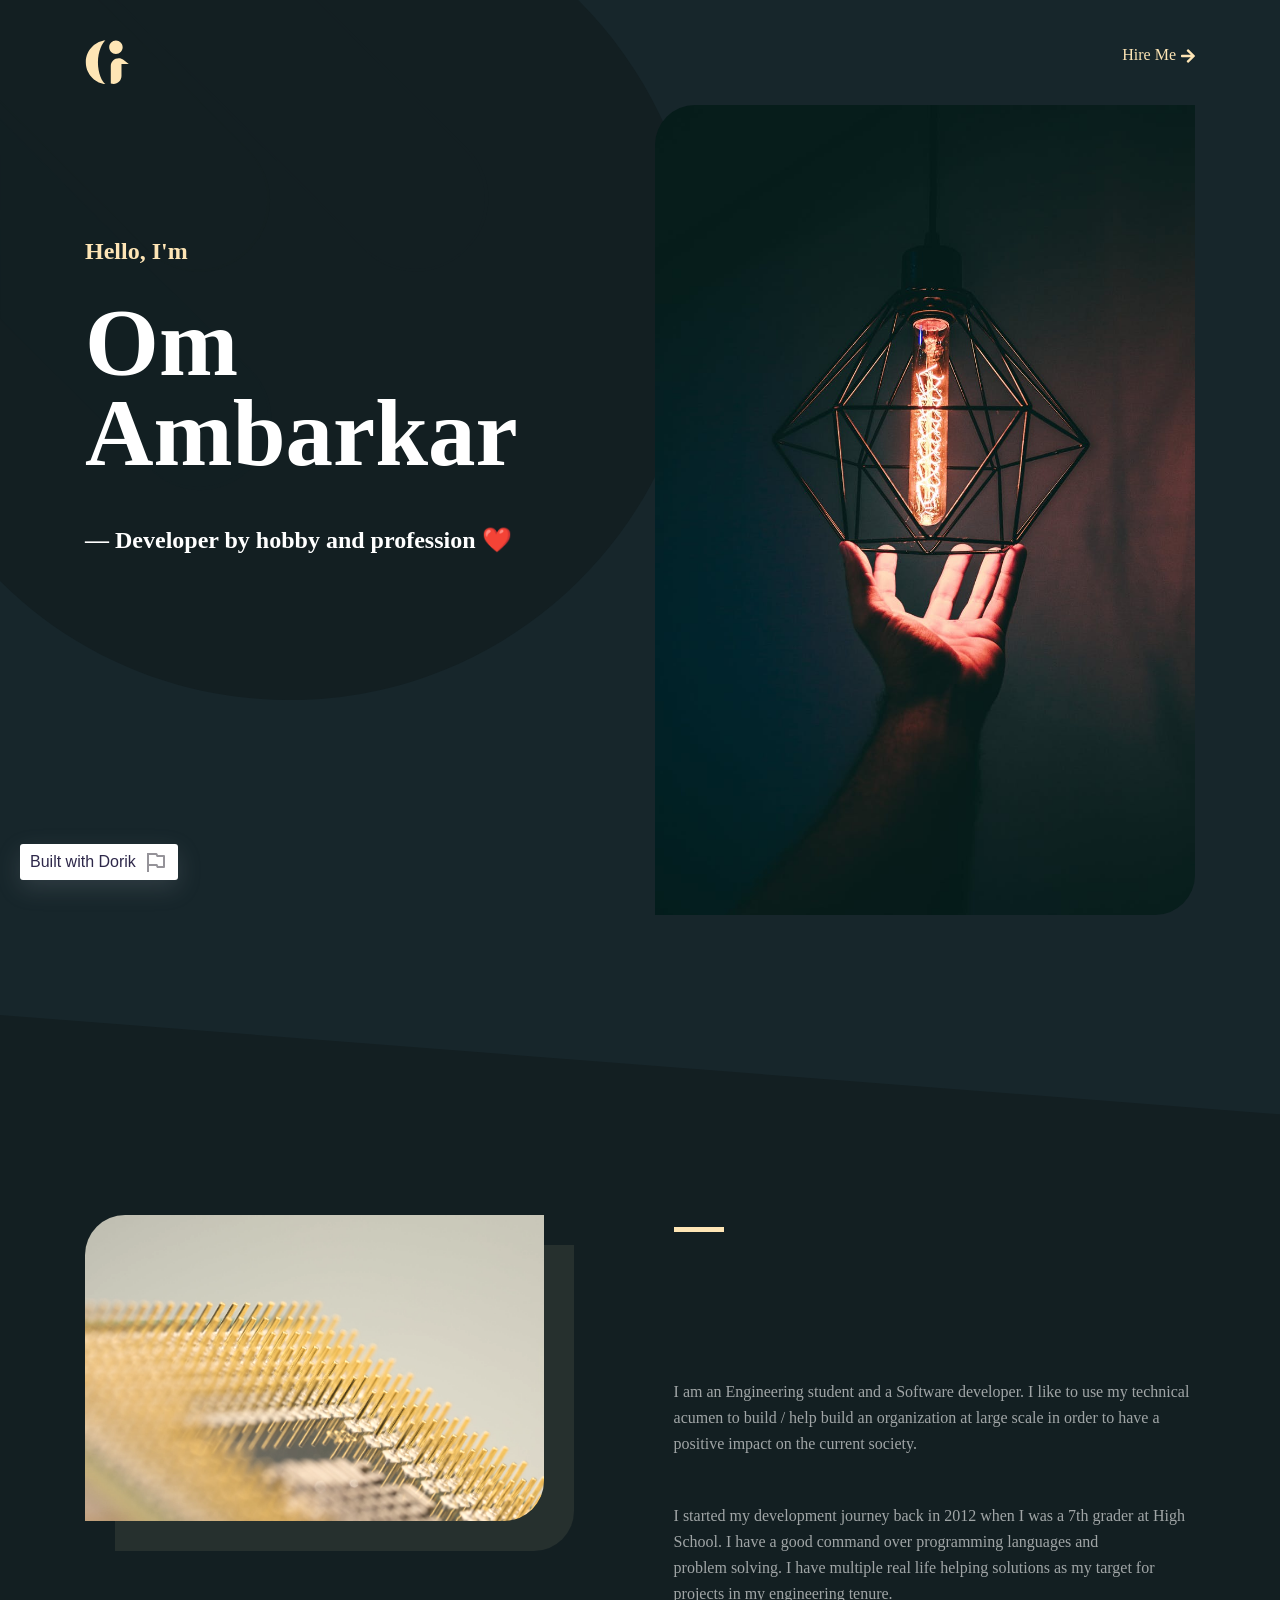
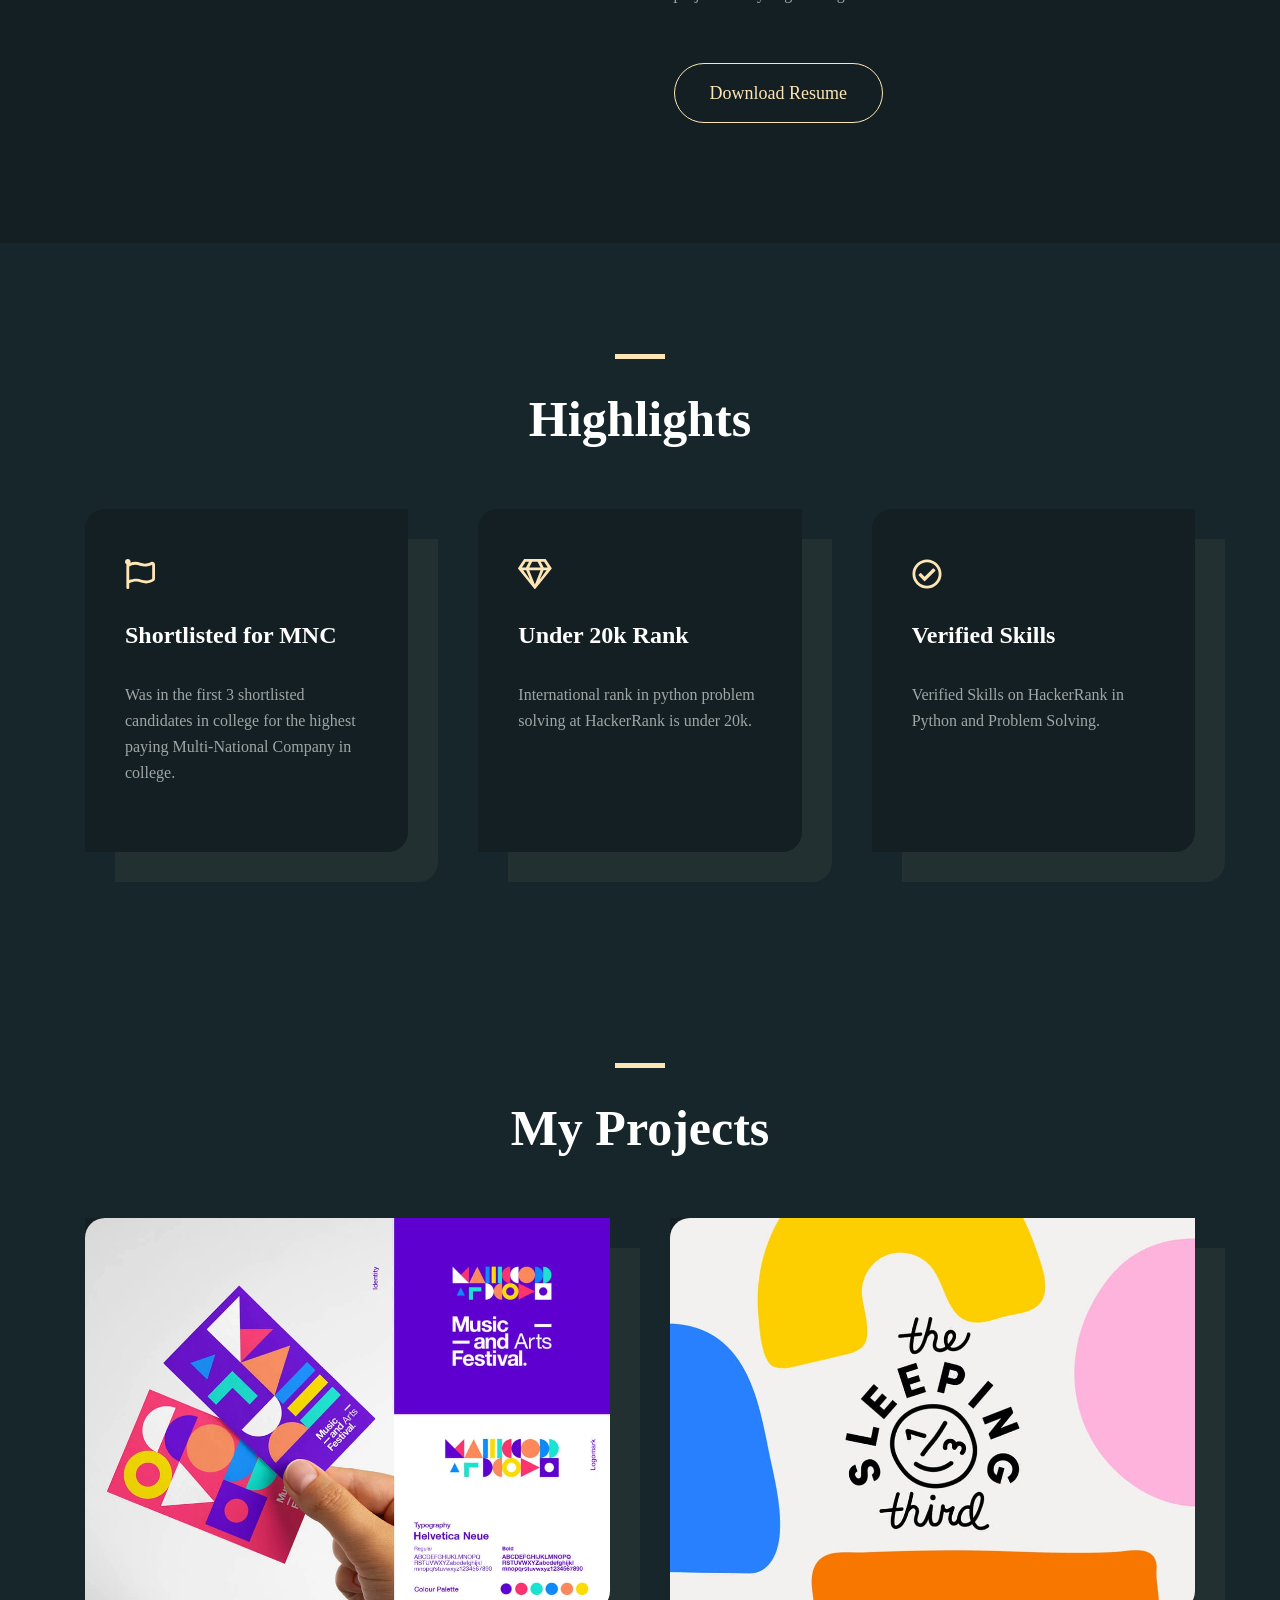
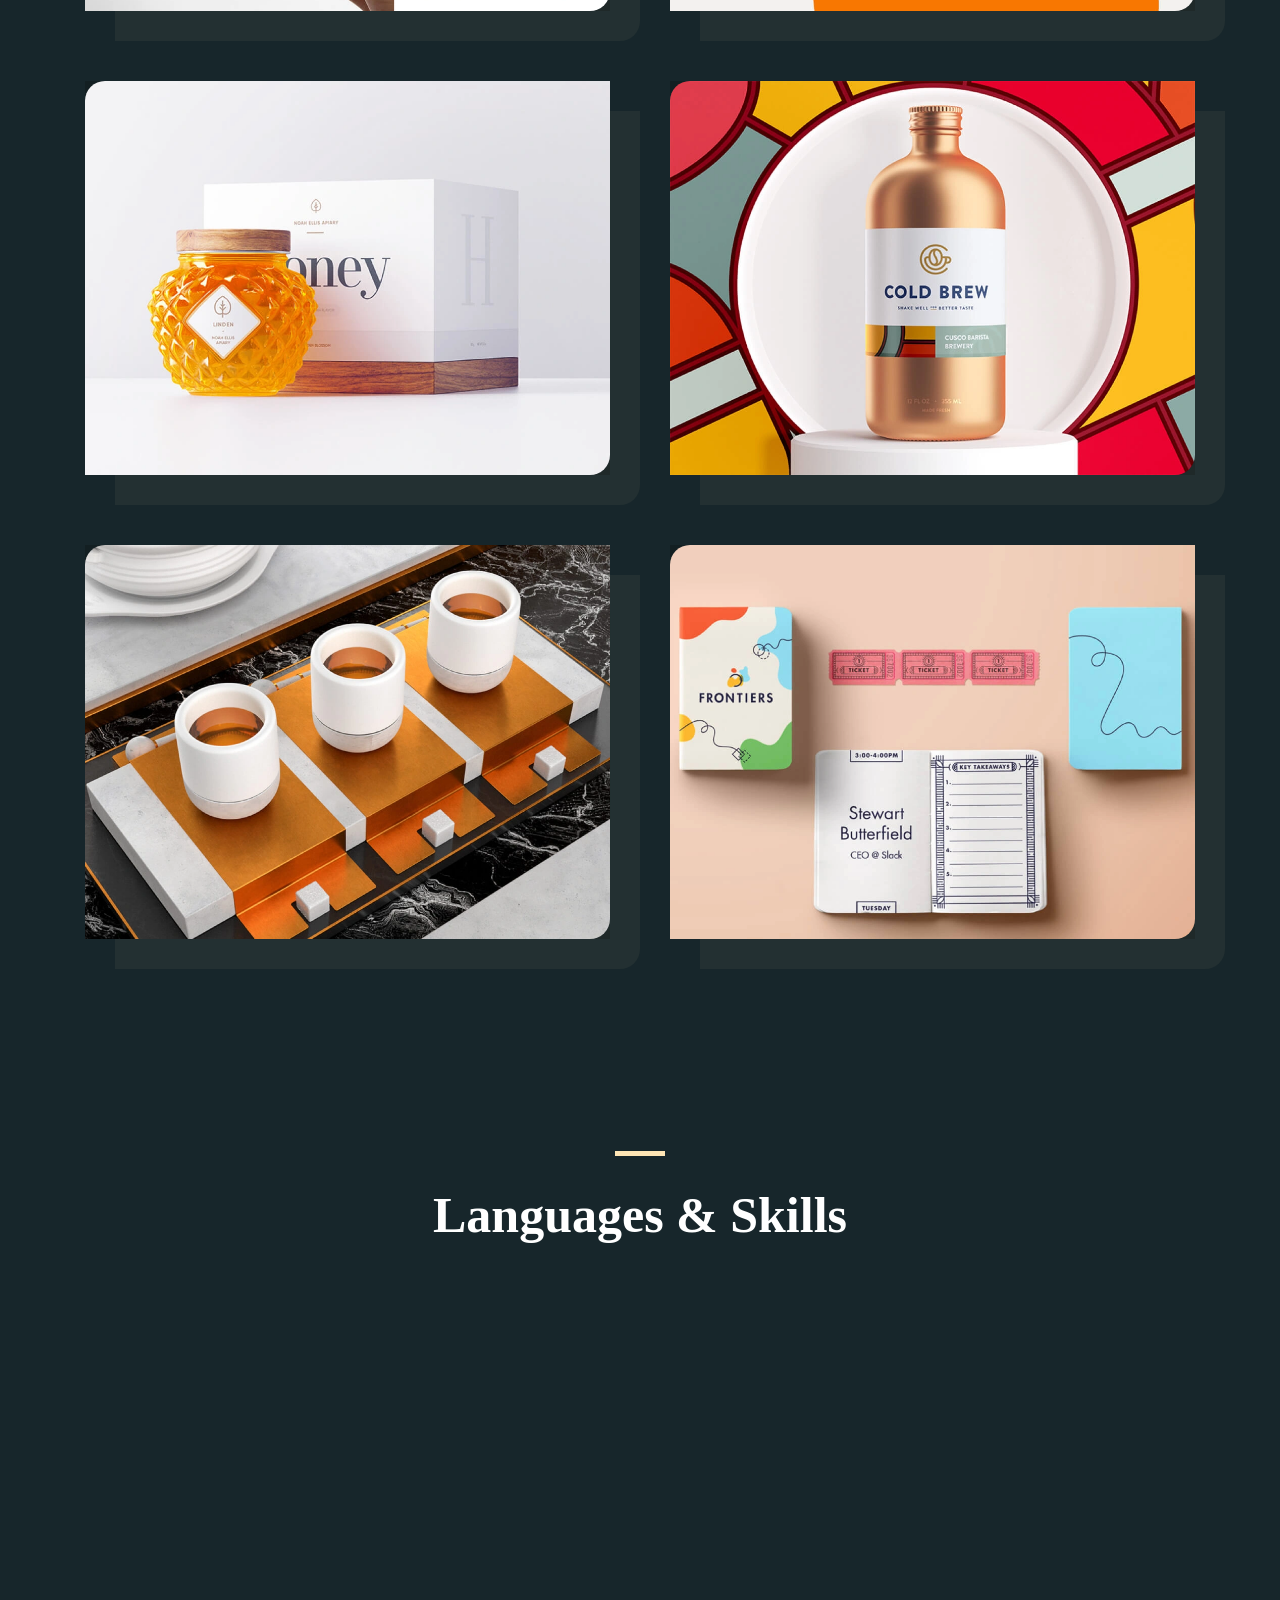
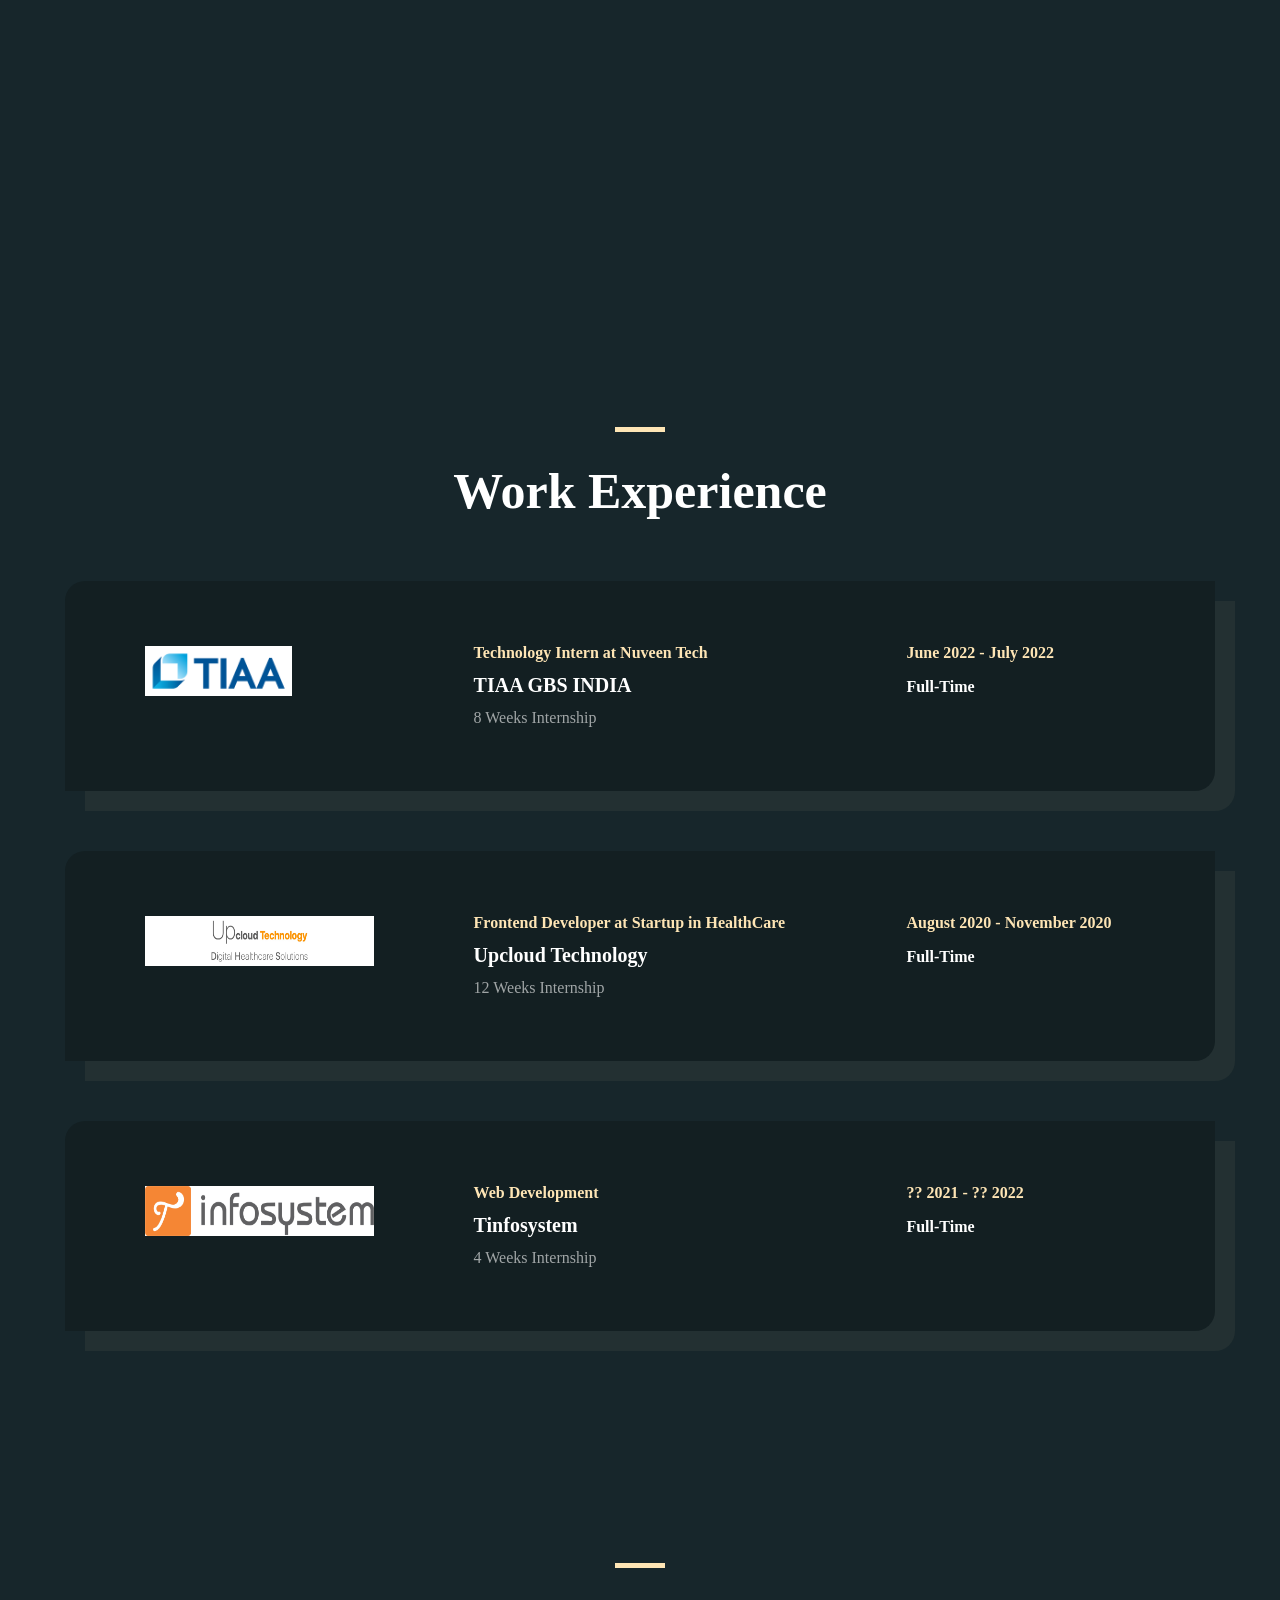
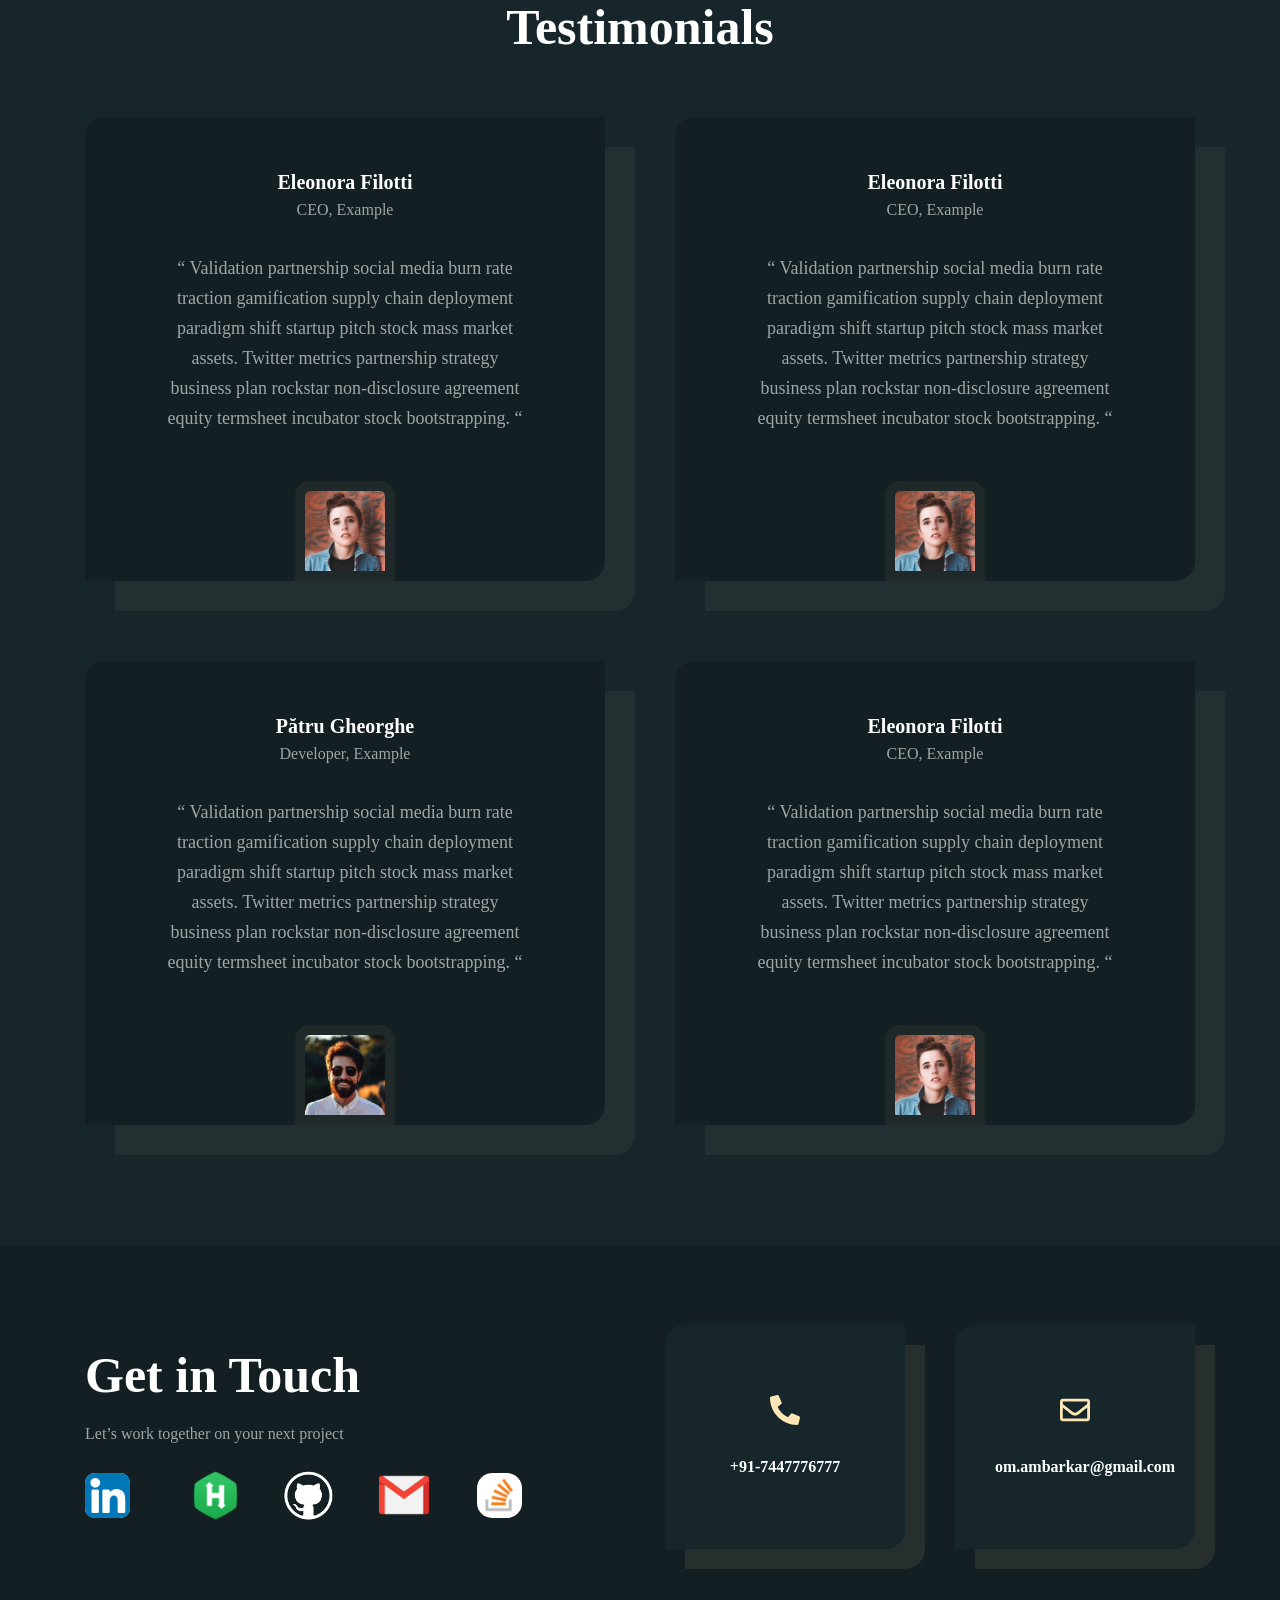
==== commit 6e03b13a: "v1.1" ====
--- a/index.html
+++ b/index.html
@@ -2,45 +2,49 @@
 <!-- saved from url=(0030)https://playingcode.dorik.io/# -->
 <html lang="en"><head><meta http-equiv="Content-Type" content="text/html; charset=UTF-8">
             
-            <title>Om Ambarkar</title><link rel="icon"><meta name="viewport" content="width=device-width,initial-scale=1"><meta name="title" content="Om Ambarkar"><meta name="description" content="Portfolio website for Om Ambarkar"><meta property="og:title" content="Om Ambarkar"><meta property="og:description" content="Portfolio website for Om Ambarkar"><meta name="twitter:title" content="Om Ambarkar"><meta name="twitter:description" content="Portfolio website for Om Ambarkar"><meta name="twitter:card" content="summary_large_image"><script type="text/javascript"></script><link href="./Om Ambarkar_files/css" rel="stylesheet"><link rel="stylesheet" href="./Om Ambarkar_files/index.css">
+            <title>Om Ambarkar</title><link rel="icon" href="https://cdn.dorik.com/62e9d15d36366c002911f4d3/62e9d18a36366c002911f4d5/images/android-chrome-512x512_6pz7xhb5.png"><meta name="viewport" content="width=device-width,initial-scale=1"><meta name="title" content="Om Ambarkar"><meta name="description" content="Portfolio website for Om Ambarkar"><meta property="og:title" content="Om Ambarkar"><meta property="og:description" content="Portfolio website for Om Ambarkar"><meta name="twitter:title" content="Om Ambarkar"><meta name="twitter:description" content="Portfolio website for Om Ambarkar"><meta name="twitter:card" content="summary_large_image"><script type="text/javascript"></script><link href="./Om Ambarkar_files/css" rel="stylesheet"><link rel="stylesheet" href="./Om Ambarkar_files/index.css"><link rel="stylesheet" href="./Om Ambarkar_files/aos.css">
             
             
         </head>
-        <body>
-            
-            <section class="dorik-section dorik-section-7fl1msht "><div class="dorik-section-7fl1msht-frame-corner dorik-frame-corner"></div><div class="dorik-section-7fl1msht-frame-bottom dorik-frame-bottom"></div><div class=""><div class="container dorik-row-1c311qbm-wrapper    "><div class="dorik-row-1c311qbm  flex  "><div class="col-lg-1/1 "><div class="column-inner dorik-column-nrc8kxov  1/1"><div class="dorik-navbar--wrapper dorik-nav-vadcexu9-wrapper  "><div class="dorik-navbar dorik-nav-vadcexu9 "><div class="dorik-navbar--brand"><a><img src="./Om Ambarkar_files/logo_i1vucxyw.svg" alt="My logo" width="44px"></a></div><button class="dorik-navbar--toggle" data-target="#dorikNavbarCollapse"><svg aria-hidden="true" focusable="false" data-prefix="fas" data-icon="bars" class="svg-inline--fa fa-bars fa-w-14 fa-fw " role="img" xmlns="http://www.w3.org/2000/svg" viewBox="0 0 448 512"><path fill="currentColor" d="M16 132h416c8.837 0 16-7.163 16-16V76c0-8.837-7.163-16-16-16H16C7.163 60 0 67.163 0 76v40c0 8.837 7.163 16 16 16zm0 160h416c8.837 0 16-7.163 16-16v-40c0-8.837-7.163-16-16-16H16c-8.837 0-16 7.163-16 16v40c0 8.837 7.163 16 16 16zm0 160h416c8.837 0 16-7.163 16-16v-40c0-8.837-7.163-16-16-16H16c-8.837 0-16 7.163-16 16v40c0 8.837 7.163 16 16 16z"></path></svg> </button><div class="dorik-navbar--collapse collapse" id="dorikNavbarCollapse"><div class="dorik-navbar--navs"><ul class="dorik-nav--links normalize"><li class=""><a href="https://playingcode.dorik.io/#" class="dorik-nav--link hire-me  null"><span class="dorik-nav--link-icon"><svg aria-hidden="true" focusable="false" data-prefix="fas" data-icon="arrow-right" class="svg-inline--fa fa-arrow-right fa-w-14 icon " role="img" xmlns="http://www.w3.org/2000/svg" viewBox="0 0 448 512"><path fill="currentColor" d="M190.5 66.9l22.2-22.2c9.4-9.4 24.6-9.4 33.9 0L441 239c9.4 9.4 9.4 24.6 0 33.9L246.6 467.3c-9.4 9.4-24.6 9.4-33.9 0l-22.2-22.2c-9.5-9.5-9.3-25 .4-34.3L311.4 296H24c-13.3 0-24-10.7-24-24v-32c0-13.3 10.7-24 24-24h287.4L190.9 101.2c-9.8-9.3-10-24.8-.4-34.3z"></path></svg></span><span class="dorik-nav--link-text">Hire Me</span></a></li></ul></div></div></div></div></div></div></div></div></div><div class=""><div class="container dorik-row-1ddxe4l2-wrapper    "><div class="dorik-row-1ddxe4l2  flex  "><div class="col-lg-1/2 "><div class="column-inner dorik-column-tjamp5h3  1/2"><div class="dorik-wrapper dorik-heading-q0y8v9zc-wrapper "><h3 class="dorik-heading dorik-heading-q0y8v9zc "><span>Hello I'm</span></h3></div><div class="dorik-wrapper dorik-heading-ax1ryn3j-wrapper "><h1 class="dorik-heading dorik-heading-ax1ryn3j "><span><p>Om Ambarkar</p>
-</span></h1></div><div class="dorik-wrapper dorik-heading-w6uk0c9o-wrapper "><h3 class="dorik-heading dorik-heading-w6uk0c9o "><span><p>— Developer &amp; Designer</p>
-</span></h3></div></div></div><div class="col-lg-1/2 "><div class="column-inner dorik-column-x5f23a95  1/2"><div class="dorik-wrapper dorik-image-y5d393cc-wrapper "><img src="./Om Ambarkar_files/home-main_g08kpdwe.jpg" alt="" loading="lazy" class="dorik-image-y5d393cc "></div></div></div></div></div></div></section><section class="dorik-section dorik-section-w03g554k "><div class=""><div class="container dorik-row-zfuvait2-wrapper    "><div class="dorik-row-zfuvait2  flex  "><div class="col-lg-3/7 "><div class="column-inner dorik-column-3io75ygu  3/7"><div class="dorik-wrapper dorik-image-soaldc73-wrapper "><img src="./Om Ambarkar_files/pexels-photo-270549.jpeg" alt="" loading="lazy" class="dorik-image-soaldc73 "></div></div></div><div class="col-lg-4/7 "><div class="column-inner dorik-column-zgcg397x  4/7"><div class="dorik-line-oha9z2or-wrapper "><hr class="dorik-line-oha9z2or "></div><div class="dorik-wrapper dorik-heading-zxi4r2gm-wrapper "><h2 class="dorik-heading dorik-heading-zxi4r2gm "><span>About Me</span></h2></div><div class="dorik-text dorik-text-743ohflf "><p>I am an Engineering student and a Software developer. I like to use my technical acumen to build / help build an organization at large scale in order to have a positive impact on the current society.</p>
-</div><div class="dorik-text dorik-text-n5aplgok "><p>I started my development journey back in 2012 when I was a 7th grader in High School. I have a good command over programming languages and I have multiple real life helping solutions as my target for projects in my engineering tenure.</p>
-</div><div class="dorik-button-zjvbhfny-wrapper  "><a class="dorik-btn dorik-button-zjvbhfny  null" href="https://drive.google.com/file/d/1Si3CuphbtmvrvdawJEr-Ppt6lR5nnkVm/view?usp=sharing" target="_blank" rel="noreferrer">Download Resume</a></div></div></div></div></div></div></section><section class="dorik-section dorik-section-ikb05uv9 "><div class=""><div class="container dorik-row-uolkyf4a-wrapper    "><div class="dorik-row-uolkyf4a  flex  "><div class="col-lg-1/1 "><div class="column-inner dorik-column-duh1xn5v  1/1"><div class="dorik-line-zjeoig7w-wrapper "><hr class="dorik-line-zjeoig7w "></div><div class="dorik-wrapper dorik-heading-jgzmh0et-wrapper "><h2 class="dorik-heading dorik-heading-jgzmh0et "><span><p>My Expertise</p>
-</span></h2></div></div></div></div></div></div><div class=""><div class="container dorik-row-5xtn3s2d-wrapper    "><div class="dorik-row-5xtn3s2d  flex  "><div class="col-lg-1/3 "><div class="column-inner dorik-column-i2rs7h9v  1/3"><div class="dorik-icon-92vucohf-wrapper  "><span class="dorik-icon dorik-icon-92vucohf  null"><svg aria-hidden="true" focusable="false" data-prefix="far" data-icon="flag" class="svg-inline--fa fa-flag fa-w-16 icon " role="img" xmlns="http://www.w3.org/2000/svg" viewBox="0 0 512 512" style="font-size:30px"><path fill="currentColor" d="M336.174 80c-49.132 0-93.305-32-161.913-32-31.301 0-58.303 6.482-80.721 15.168a48.04 48.04 0 0 0 2.142-20.727C93.067 19.575 74.167 1.594 51.201.104 23.242-1.71 0 20.431 0 48c0 17.764 9.657 33.262 24 41.562V496c0 8.837 7.163 16 16 16h16c8.837 0 16-7.163 16-16v-83.443C109.869 395.28 143.259 384 199.826 384c49.132 0 93.305 32 161.913 32 58.479 0 101.972-22.617 128.548-39.981C503.846 367.161 512 352.051 512 335.855V95.937c0-34.459-35.264-57.768-66.904-44.117C409.193 67.309 371.641 80 336.174 80zM464 336c-21.783 15.412-60.824 32-102.261 32-59.945 0-102.002-32-161.913-32-43.361 0-96.379 9.403-127.826 24V128c21.784-15.412 60.824-32 102.261-32 59.945 0 102.002 32 161.913 32 43.271 0 96.32-17.366 127.826-32v240z"></path></svg></span></div><div class="dorik-wrapper dorik-heading-wxufezuq-wrapper "><h3 class="dorik-heading dorik-heading-wxufezuq "><span>Brand Design</span></h3></div><div class="dorik-text dorik-text-prmsdcai ">Ecosystem bootstrapping learning curve lean startup disruptive. Marketing long tail disruptive agile development partner.</div></div></div><div class="col-lg-1/3 "><div class="column-inner dorik-column-gz5tqcql  1/3"><div class="dorik-icon-tv2kswb2-wrapper  "><span class="dorik-icon dorik-icon-tv2kswb2  null"><svg aria-hidden="true" focusable="false" data-prefix="far" data-icon="edit" class="svg-inline--fa fa-edit fa-w-18 icon " role="img" xmlns="http://www.w3.org/2000/svg" viewBox="0 0 576 512" style="font-size:30px"><path fill="currentColor" d="M402.3 344.9l32-32c5-5 13.7-1.5 13.7 5.7V464c0 26.5-21.5 48-48 48H48c-26.5 0-48-21.5-48-48V112c0-26.5 21.5-48 48-48h273.5c7.1 0 10.7 8.6 5.7 13.7l-32 32c-1.5 1.5-3.5 2.3-5.7 2.3H48v352h352V350.5c0-2.1.8-4.1 2.3-5.6zm156.6-201.8L296.3 405.7l-90.4 10c-26.2 2.9-48.5-19.2-45.6-45.6l10-90.4L432.9 17.1c22.9-22.9 59.9-22.9 82.7 0l43.2 43.2c22.9 22.9 22.9 60 .1 82.8zM460.1 174L402 115.9 216.2 301.8l-7.3 65.3 65.3-7.3L460.1 174zm64.8-79.7l-43.2-43.2c-4.1-4.1-10.8-4.1-14.8 0L436 82l58.1 58.1 30.9-30.9c4-4.2 4-10.8-.1-14.9z"></path></svg></span></div><div class="dorik-wrapper dorik-heading-olxkled7-wrapper "><h3 class="dorik-heading dorik-heading-olxkled7 "><span>Product Design</span></h3></div><div class="dorik-text dorik-text-ilfdx49a ">Ecosystem bootstrapping learning curve lean startup disruptive. Marketing long tail disruptive agile development partner.</div></div></div><div class="col-lg-1/3 "><div class="column-inner dorik-column-s8wm3xkv  1/3"><div class="dorik-icon-lk8ur9xl-wrapper  "><span class="dorik-icon dorik-icon-lk8ur9xl  null"><svg aria-hidden="true" focusable="false" data-prefix="far" data-icon="copy" class="svg-inline--fa fa-copy fa-w-14 icon " role="img" xmlns="http://www.w3.org/2000/svg" viewBox="0 0 448 512" style="font-size:30px"><path fill="currentColor" d="M433.941 65.941l-51.882-51.882A48 48 0 0 0 348.118 0H176c-26.51 0-48 21.49-48 48v48H48c-26.51 0-48 21.49-48 48v320c0 26.51 21.49 48 48 48h224c26.51 0 48-21.49 48-48v-48h80c26.51 0 48-21.49 48-48V99.882a48 48 0 0 0-14.059-33.941zM266 464H54a6 6 0 0 1-6-6V150a6 6 0 0 1 6-6h74v224c0 26.51 21.49 48 48 48h96v42a6 6 0 0 1-6 6zm128-96H182a6 6 0 0 1-6-6V54a6 6 0 0 1 6-6h106v88c0 13.255 10.745 24 24 24h88v202a6 6 0 0 1-6 6zm6-256h-64V48h9.632c1.591 0 3.117.632 4.243 1.757l48.368 48.368a6 6 0 0 1 1.757 4.243V112z"></path></svg></span></div><div class="dorik-wrapper dorik-heading-ieesfh19-wrapper "><h3 class="dorik-heading dorik-heading-ieesfh19 "><span>Marketing Design</span></h3></div><div class="dorik-text dorik-text-4h4mxh89 ">Ecosystem bootstrapping learning curve lean startup disruptive. Marketing long tail disruptive agile development partner.</div></div></div></div></div></div></section><section class="dorik-section dorik-section-8g6vippr "><div class=""><div class="container dorik-row-b6jvkwp8-wrapper    "><div class="dorik-row-b6jvkwp8  flex  "><div class="col-lg-1/1 "><div class="column-inner dorik-column-hcm06r4u  1/1"><div class="dorik-line-hs5m7nmq-wrapper "><hr class="dorik-line-hs5m7nmq "></div><div class="dorik-wrapper dorik-heading-97v18kk8-wrapper "><h2 class="dorik-heading dorik-heading-97v18kk8 "><span><p>My Projects</p>
-</span></h2></div></div></div></div></div></div><div class=""><div class="container dorik-row-57hnfu5i-wrapper    "><div class="dorik-row-57hnfu5i  flex  "><div class="col-lg-1/2 "><div class="column-inner dorik-column-hochvzgx  1/2"><div class="dorik-wrapper dorik-image-mt49nln6-wrapper "><img src="./Om Ambarkar_files/p-1_o17ux82c.jpg" alt="https://dribbble.com/shots/9649617-2020-Festival-Brand-Identity" loading="lazy" class="dorik-image-mt49nln6 "></div></div></div><div class="col-lg-1/2 "><div class="column-inner dorik-column-jw81tjg2  1/2"><div class="dorik-wrapper dorik-image-5yhulm19-wrapper "><img src="./Om Ambarkar_files/p-2_urwjcqym.jpg" alt="https://dribbble.com/shots/9247899-The-Sleeping-Third-Final-Brand" loading="lazy" class="dorik-image-5yhulm19 "></div></div></div><div class="col-lg-1/2 "><div class="column-inner dorik-column-5yh53lkm  1/2"><div class="dorik-wrapper dorik-image-qf9v682v-wrapper "><img src="./Om Ambarkar_files/p-3_5e31b6fl.jpg" alt="https://dribbble.com/shots/5316755-Noah-Ellis-Apiary-Packaging" loading="lazy" class="dorik-image-qf9v682v "></div></div></div><div class="col-lg-1/2 "><div class="column-inner dorik-column-kc49q6px  1/2"><div class="dorik-wrapper dorik-image-otkn2ywp-wrapper "><img src="./Om Ambarkar_files/p-4_mn22kjh9.jpg" alt="https://dribbble.com/shots/5414170-Cusco-Barista-Cold-Brew" loading="lazy" class="dorik-image-otkn2ywp "></div></div></div><div class="col-lg-1/2 "><div class="column-inner dorik-column-0n5yzv4p  1/2"><div class="dorik-wrapper dorik-image-fizxkyg8-wrapper "><img src="./Om Ambarkar_files/p-5_ezvt0qk6.jpg" alt="https://dribbble.com/shots/6503516-Tea?utm_source=Pinterest_Shot&amp;utm_campaign=Sandsgaard&amp;utm_content=Tea&amp;utm_medium=Social_Share" loading="lazy" class="dorik-image-fizxkyg8 "></div></div></div><div class="col-lg-1/2 "><div class="column-inner dorik-column-9qqklyd1  1/2"><div class="dorik-wrapper dorik-image-qybpiii6-wrapper "><img src="./Om Ambarkar_files/p-6_y6spidn9.jpg" alt="https://dribbble.com/shots/4738784-notebook-mockup/" loading="lazy" class="dorik-image-qybpiii6 "></div></div></div></div></div></div></section><section class="dorik-section dorik-section-kd1z6mqj "><div class=""><div class="container dorik-row-ufmanv3r-wrapper    "><div class="dorik-row-ufmanv3r  flex  "><div class="col-lg-1/1 "><div class="column-inner dorik-column-wtjfggs1  1/1"><div class="dorik-line-zxjdd22w-wrapper "><hr class="dorik-line-zxjdd22w "></div><div class="dorik-wrapper dorik-heading-hom5fxb4-wrapper "><h2 class="dorik-heading dorik-heading-hom5fxb4 "><span>Skills &amp; Tools</span></h2></div></div></div></div></div></div><div class=""><div class="container dorik-row-295hlizt-wrapper    "><div class="dorik-row-295hlizt  flex  "><div class="col-lg-1/4 col-md-1/2 "><div class="column-inner dorik-column-dqzvk5fc  1/4"><div class="dorik-icon-duokjx9n-wrapper  "><span class="dorik-icon dorik-icon-duokjx9n  null"><svg aria-hidden="true" focusable="false" data-prefix="far" data-icon="dot-circle" class="svg-inline--fa fa-dot-circle fa-w-16 icon " role="img" xmlns="http://www.w3.org/2000/svg" viewBox="0 0 512 512" style="font-size:30px"><path fill="currentColor" d="M256 56c110.532 0 200 89.451 200 200 0 110.532-89.451 200-200 200-110.532 0-200-89.451-200-200 0-110.532 89.451-200 200-200m0-48C119.033 8 8 119.033 8 256s111.033 248 248 248 248-111.033 248-248S392.967 8 256 8zm0 168c-44.183 0-80 35.817-80 80s35.817 80 80 80 80-35.817 80-80-35.817-80-80-80z"></path></svg></span></div><div class="dorik-wrapper dorik-heading-243zgnrm-wrapper "><h5 class="dorik-heading dorik-heading-243zgnrm "><span>Brand Design</span></h5></div></div></div><div class="col-lg-1/4 col-md-1/2 "><div class="column-inner dorik-column-gzadmjsf  1/4"><div class="dorik-icon-6e6wk21x-wrapper  "><span class="dorik-icon dorik-icon-6e6wk21x  null"><svg aria-hidden="true" focusable="false" data-prefix="far" data-icon="dot-circle" class="svg-inline--fa fa-dot-circle fa-w-16 icon " role="img" xmlns="http://www.w3.org/2000/svg" viewBox="0 0 512 512" style="font-size:30px"><path fill="currentColor" d="M256 56c110.532 0 200 89.451 200 200 0 110.532-89.451 200-200 200-110.532 0-200-89.451-200-200 0-110.532 89.451-200 200-200m0-48C119.033 8 8 119.033 8 256s111.033 248 248 248 248-111.033 248-248S392.967 8 256 8zm0 168c-44.183 0-80 35.817-80 80s35.817 80 80 80 80-35.817 80-80-35.817-80-80-80z"></path></svg></span></div><div class="dorik-wrapper dorik-heading-lawby5qr-wrapper "><h5 class="dorik-heading dorik-heading-lawby5qr "><span>Brand Identity</span></h5></div></div></div><div class="col-lg-1/4 col-md-1/2 "><div class="column-inner dorik-column-jhfljjkj  1/4"><div class="dorik-icon-zkp0ej6w-wrapper  "><span class="dorik-icon dorik-icon-zkp0ej6w  null"><svg aria-hidden="true" focusable="false" data-prefix="far" data-icon="dot-circle" class="svg-inline--fa fa-dot-circle fa-w-16 icon " role="img" xmlns="http://www.w3.org/2000/svg" viewBox="0 0 512 512" style="font-size:30px"><path fill="currentColor" d="M256 56c110.532 0 200 89.451 200 200 0 110.532-89.451 200-200 200-110.532 0-200-89.451-200-200 0-110.532 89.451-200 200-200m0-48C119.033 8 8 119.033 8 256s111.033 248 248 248 248-111.033 248-248S392.967 8 256 8zm0 168c-44.183 0-80 35.817-80 80s35.817 80 80 80 80-35.817 80-80-35.817-80-80-80z"></path></svg></span></div><div class="dorik-wrapper dorik-heading-5jwm2kmd-wrapper "><h5 class="dorik-heading dorik-heading-5jwm2kmd "><span>UI Design</span></h5></div></div></div><div class="col-lg-1/4 col-md-1/2 "><div class="column-inner dorik-column-j72l82q3  1/4"><div class="dorik-icon-ie053sgg-wrapper  "><span class="dorik-icon dorik-icon-ie053sgg  null"><svg aria-hidden="true" focusable="false" data-prefix="far" data-icon="dot-circle" class="svg-inline--fa fa-dot-circle fa-w-16 icon " role="img" xmlns="http://www.w3.org/2000/svg" viewBox="0 0 512 512" style="font-size:30px"><path fill="currentColor" d="M256 56c110.532 0 200 89.451 200 200 0 110.532-89.451 200-200 200-110.532 0-200-89.451-200-200 0-110.532 89.451-200 200-200m0-48C119.033 8 8 119.033 8 256s111.033 248 248 248 248-111.033 248-248S392.967 8 256 8zm0 168c-44.183 0-80 35.817-80 80s35.817 80 80 80 80-35.817 80-80-35.817-80-80-80z"></path></svg></span></div><div class="dorik-wrapper dorik-heading-oac1dbb1-wrapper "><h5 class="dorik-heading dorik-heading-oac1dbb1 "><span>Product Design</span></h5></div></div></div><div class="col-lg-1/4 col-md-1/2 "><div class="column-inner dorik-column-go0i4cc7  1/4"><div class="dorik-icon-t267o0lj-wrapper  "><span class="dorik-icon dorik-icon-t267o0lj  null"><svg aria-hidden="true" focusable="false" data-prefix="far" data-icon="dot-circle" class="svg-inline--fa fa-dot-circle fa-w-16 icon " role="img" xmlns="http://www.w3.org/2000/svg" viewBox="0 0 512 512" style="font-size:30px"><path fill="currentColor" d="M256 56c110.532 0 200 89.451 200 200 0 110.532-89.451 200-200 200-110.532 0-200-89.451-200-200 0-110.532 89.451-200 200-200m0-48C119.033 8 8 119.033 8 256s111.033 248 248 248 248-111.033 248-248S392.967 8 256 8zm0 168c-44.183 0-80 35.817-80 80s35.817 80 80 80 80-35.817 80-80-35.817-80-80-80z"></path></svg></span></div><div class="dorik-wrapper dorik-heading-hfjzo28q-wrapper "><h5 class="dorik-heading dorik-heading-hfjzo28q "><span>Photoshop</span></h5></div></div></div><div class="col-lg-1/4 col-md-1/2 "><div class="column-inner dorik-column-uh81q8ek  1/4"><div class="dorik-icon-ynmzrx2g-wrapper  "><span class="dorik-icon dorik-icon-ynmzrx2g  null"><svg aria-hidden="true" focusable="false" data-prefix="far" data-icon="dot-circle" class="svg-inline--fa fa-dot-circle fa-w-16 icon " role="img" xmlns="http://www.w3.org/2000/svg" viewBox="0 0 512 512" style="font-size:30px"><path fill="currentColor" d="M256 56c110.532 0 200 89.451 200 200 0 110.532-89.451 200-200 200-110.532 0-200-89.451-200-200 0-110.532 89.451-200 200-200m0-48C119.033 8 8 119.033 8 256s111.033 248 248 248 248-111.033 248-248S392.967 8 256 8zm0 168c-44.183 0-80 35.817-80 80s35.817 80 80 80 80-35.817 80-80-35.817-80-80-80z"></path></svg></span></div><div class="dorik-wrapper dorik-heading-olvuf7yn-wrapper "><h5 class="dorik-heading dorik-heading-olvuf7yn "><span>Sketch</span></h5></div></div></div><div class="col-lg-1/4 col-md-1/2 "><div class="column-inner dorik-column-ewm3f75c  1/4"><div class="dorik-icon-mm5djo1b-wrapper  "><span class="dorik-icon dorik-icon-mm5djo1b  null"><svg aria-hidden="true" focusable="false" data-prefix="far" data-icon="dot-circle" class="svg-inline--fa fa-dot-circle fa-w-16 icon " role="img" xmlns="http://www.w3.org/2000/svg" viewBox="0 0 512 512" style="font-size:30px"><path fill="currentColor" d="M256 56c110.532 0 200 89.451 200 200 0 110.532-89.451 200-200 200-110.532 0-200-89.451-200-200 0-110.532 89.451-200 200-200m0-48C119.033 8 8 119.033 8 256s111.033 248 248 248 248-111.033 248-248S392.967 8 256 8zm0 168c-44.183 0-80 35.817-80 80s35.817 80 80 80 80-35.817 80-80-35.817-80-80-80z"></path></svg></span></div><div class="dorik-wrapper dorik-heading-eelf6k0q-wrapper "><h5 class="dorik-heading dorik-heading-eelf6k0q "><span>Illustrator</span></h5></div></div></div><div class="col-lg-1/4 col-md-1/2 "><div class="column-inner dorik-column-6gomwl3j  1/4"><div class="dorik-icon-h4i5ln2k-wrapper  "><span class="dorik-icon dorik-icon-h4i5ln2k  null"><svg aria-hidden="true" focusable="false" data-prefix="far" data-icon="dot-circle" class="svg-inline--fa fa-dot-circle fa-w-16 icon " role="img" xmlns="http://www.w3.org/2000/svg" viewBox="0 0 512 512" style="font-size:30px"><path fill="currentColor" d="M256 56c110.532 0 200 89.451 200 200 0 110.532-89.451 200-200 200-110.532 0-200-89.451-200-200 0-110.532 89.451-200 200-200m0-48C119.033 8 8 119.033 8 256s111.033 248 248 248 248-111.033 248-248S392.967 8 256 8zm0 168c-44.183 0-80 35.817-80 80s35.817 80 80 80 80-35.817 80-80-35.817-80-80-80z"></path></svg></span></div><div class="dorik-wrapper dorik-heading-9onbfw6j-wrapper "><h5 class="dorik-heading dorik-heading-9onbfw6j "><span>Cinema 4D</span></h5></div></div></div></div></div></div></section><section class="dorik-section dorik-section-awwi7noa "><div class=""><div class="container dorik-row-5f3wm2bz-wrapper    "><div class="dorik-row-5f3wm2bz  flex  "><div class="col-lg-1/1 "><div class="column-inner dorik-column-dpmjyf6n  1/1"><div class="dorik-line-sa1wtt9d-wrapper "><hr class="dorik-line-sa1wtt9d "></div><div class="dorik-wrapper dorik-heading-w1wtyqiu-wrapper "><h2 class="dorik-heading dorik-heading-w1wtyqiu "><span>Work Experience</span></h2></div></div></div></div></div></div><div class=""><div class="container dorik-row-b25h9oc0-wrapper    "><div class="dorik-row-b25h9oc0  flex  "><div class="col-lg-2/7 "><div class="column-inner dorik-column-t7ebu0ya  2/7"><div class="dorik-wrapper dorik-image-9q7ee9gn-wrapper "><img src="./Om Ambarkar_files/2560px-TIAA_logo_(2016).svg.png" alt="" loading="lazy" class="dorik-image-9q7ee9gn "></div></div></div><div class="col-lg-3/7 "><div class="column-inner dorik-column-h4lvs24x  3/7"><div class="dorik-wrapper dorik-heading-jxjnmxyt-wrapper "><h6 class="dorik-heading dorik-heading-jxjnmxyt "><span><p>Technology Intern at Nuveen Tech</p>
+        <body data-aos-easing="ease" data-aos-duration="400" data-aos-delay="0">
+            
+            <section class="dorik-section dorik-section-7fl1msht "><div class="dorik-section-7fl1msht-frame-corner dorik-frame-corner"></div><div class="dorik-section-7fl1msht-frame-bottom dorik-frame-bottom"></div><div class=""><div class="container dorik-row-1c311qbm-wrapper    "><div class="dorik-row-1c311qbm  flex  "><div class="col-lg-1/1 "><div class="column-inner dorik-column-nrc8kxov  1/1"><div class="dorik-navbar--wrapper dorik-nav-vadcexu9-wrapper  "><div class="dorik-navbar dorik-nav-vadcexu9 "><div class="dorik-navbar--brand"><a><img src="./Om Ambarkar_files/logo_i1vucxyw.svg" alt="My logo" width="44px"></a></div><button class="dorik-navbar--toggle" data-target="#dorikNavbarCollapse"><svg aria-hidden="true" focusable="false" data-prefix="fas" data-icon="bars" class="svg-inline--fa fa-bars fa-w-14 fa-fw " role="img" xmlns="http://www.w3.org/2000/svg" viewBox="0 0 448 512"><path fill="currentColor" d="M16 132h416c8.837 0 16-7.163 16-16V76c0-8.837-7.163-16-16-16H16C7.163 60 0 67.163 0 76v40c0 8.837 7.163 16 16 16zm0 160h416c8.837 0 16-7.163 16-16v-40c0-8.837-7.163-16-16-16H16c-8.837 0-16 7.163-16 16v40c0 8.837 7.163 16 16 16zm0 160h416c8.837 0 16-7.163 16-16v-40c0-8.837-7.163-16-16-16H16c-8.837 0-16 7.163-16 16v40c0 8.837 7.163 16 16 16z"></path></svg> </button><div class="dorik-navbar--collapse collapse" id="dorikNavbarCollapse"><div class="dorik-navbar--navs"><ul class="dorik-nav--links normalize"><li class=""><a href="https://playingcode.dorik.io/#contactus" class="dorik-nav--link hire-me  null"><span class="dorik-nav--link-icon"><svg aria-hidden="true" focusable="false" data-prefix="fas" data-icon="arrow-right" class="svg-inline--fa fa-arrow-right fa-w-14 icon " role="img" xmlns="http://www.w3.org/2000/svg" viewBox="0 0 448 512"><path fill="currentColor" d="M190.5 66.9l22.2-22.2c9.4-9.4 24.6-9.4 33.9 0L441 239c9.4 9.4 9.4 24.6 0 33.9L246.6 467.3c-9.4 9.4-24.6 9.4-33.9 0l-22.2-22.2c-9.5-9.5-9.3-25 .4-34.3L311.4 296H24c-13.3 0-24-10.7-24-24v-32c0-13.3 10.7-24 24-24h287.4L190.9 101.2c-9.8-9.3-10-24.8-.4-34.3z"></path></svg></span><span class="dorik-nav--link-text">Hire Me</span></a></li></ul></div></div></div></div></div></div></div></div></div><div class=""><div class="container dorik-row-1ddxe4l2-wrapper    "><div class="dorik-row-1ddxe4l2  flex  "><div class="col-lg-1/2 "><div class="column-inner dorik-column-tjamp5h3  1/2"><div class="dorik-wrapper dorik-heading-q0y8v9zc-wrapper "><h3 class="dorik-heading dorik-heading-q0y8v9zc "><span><p>Hello, I'm</p>
+</span></h3></div><div class="dorik-wrapper dorik-heading-ax1ryn3j-wrapper "><h1 class="dorik-heading dorik-heading-ax1ryn3j aos-init" data-aos="fade-up" data-aos-duration="1479" data-aos-easing="ease-in" data-aos-mirror="true"><span><p>Om Ambarkar</p>
+</span></h1></div><div class="dorik-wrapper dorik-heading-w6uk0c9o-wrapper "><h3 class="dorik-heading dorik-heading-w6uk0c9o aos-init" data-aos="fade-right" data-aos-delay="200" data-aos-duration="400" data-aos-mirror="true"><span><p>— Developer by hobby and profession ❤️</p>
+</span></h3></div></div></div><div class="col-lg-1/2 "><div class="column-inner dorik-column-x5f23a95  1/2"><div class="dorik-wrapper dorik-image-y5d393cc-wrapper "><img src="./Om Ambarkar_files/pexels-photo-973506.jpeg" alt="" loading="lazy" class="dorik-image-y5d393cc "></div></div></div></div></div></div></section><section class="dorik-section dorik-section-w03g554k "><div class=""><div class="container dorik-row-zfuvait2-wrapper    "><div class="dorik-row-zfuvait2  flex  "><div class="col-lg-3/7 "><div class="column-inner dorik-column-3io75ygu  3/7"><div class="dorik-wrapper dorik-image-soaldc73-wrapper "><img src="./Om Ambarkar_files/pexels-photo-270549.jpeg" alt="" data-aos="fade-left" loading="lazy" class="dorik-image-soaldc73 aos-init aos-animate"></div></div></div><div class="col-lg-4/7 "><div class="column-inner dorik-column-zgcg397x  4/7"><div class="dorik-line-oha9z2or-wrapper "><hr class="dorik-line-oha9z2or "></div><div class="dorik-wrapper dorik-heading-zxi4r2gm-wrapper "><h2 class="dorik-heading dorik-heading-zxi4r2gm aos-init" data-aos="fade-right" data-aos-mirror="true"><span>About Me</span></h2></div><div class="dorik-text dorik-text-743ohflf aos-init" data-aos="fade-up" data-aos-mirror="true"><p>I am an Engineering student and a Software developer. I like to use my technical acumen to build / help build an organization at large scale in order to have a positive impact on the current society.</p>
+</div><div class="dorik-text dorik-text-n5aplgok aos-init" data-aos="fade-up" data-aos-delay="200" data-aos-mirror="true"><p>I started my development journey back in 2012 when I was a 7th grader at High School. I have a good command over programming languages and <br> problem solving. I have multiple real life helping solutions as my target for projects in my engineering tenure.</p>
+</div><div class="dorik-button-zjvbhfny-wrapper  "><a class="dorik-btn dorik-button-zjvbhfny  null" href="https://drive.google.com/file/d/1Si3CuphbtmvrvdawJEr-Ppt6lR5nnkVm/view?usp=sharing" target="_blank" rel="noreferrer">Download Resume</a></div></div></div></div></div></div></section><section class="dorik-section dorik-section-ikb05uv9 "><div class=""><div class="container dorik-row-uolkyf4a-wrapper    "><div class="dorik-row-uolkyf4a  flex  "><div class="col-lg-1/1 "><div class="column-inner dorik-column-duh1xn5v  1/1"><div class="dorik-line-zjeoig7w-wrapper "><hr class="dorik-line-zjeoig7w "></div><div class="dorik-wrapper dorik-heading-jgzmh0et-wrapper "><h2 class="dorik-heading dorik-heading-jgzmh0et aos-init aos-animate" data-aos="fade-down"><span><p>Highlights</p>
+</span></h2></div></div></div></div></div></div><div class=""><div class="container dorik-row-5xtn3s2d-wrapper    "><div class="dorik-row-5xtn3s2d  flex  "><div class="col-lg-1/3 "><div class="column-inner dorik-column-i2rs7h9v 1/3 aos-init" data-aos="slide-right" data-aos-mirror="true"><div class="dorik-icon-92vucohf-wrapper  "><span class="dorik-icon dorik-icon-92vucohf  null"><svg aria-hidden="true" focusable="false" data-prefix="far" data-icon="flag" class="svg-inline--fa fa-flag fa-w-16 icon " role="img" xmlns="http://www.w3.org/2000/svg" viewBox="0 0 512 512" style="font-size:30px"><path fill="currentColor" d="M336.174 80c-49.132 0-93.305-32-161.913-32-31.301 0-58.303 6.482-80.721 15.168a48.04 48.04 0 0 0 2.142-20.727C93.067 19.575 74.167 1.594 51.201.104 23.242-1.71 0 20.431 0 48c0 17.764 9.657 33.262 24 41.562V496c0 8.837 7.163 16 16 16h16c8.837 0 16-7.163 16-16v-83.443C109.869 395.28 143.259 384 199.826 384c49.132 0 93.305 32 161.913 32 58.479 0 101.972-22.617 128.548-39.981C503.846 367.161 512 352.051 512 335.855V95.937c0-34.459-35.264-57.768-66.904-44.117C409.193 67.309 371.641 80 336.174 80zM464 336c-21.783 15.412-60.824 32-102.261 32-59.945 0-102.002-32-161.913-32-43.361 0-96.379 9.403-127.826 24V128c21.784-15.412 60.824-32 102.261-32 59.945 0 102.002 32 161.913 32 43.271 0 96.32-17.366 127.826-32v240z"></path></svg></span></div><div class="dorik-wrapper dorik-heading-wxufezuq-wrapper "><h3 class="dorik-heading dorik-heading-wxufezuq "><span><p>Shortlisted for MNC</p>
+</span></h3></div><div class="dorik-text dorik-text-prmsdcai "><p>Was in the first 3 shortlisted candidates in college for the highest paying Multi-National Company in college.</p>
+</div></div></div><div class="col-lg-1/3 "><div class="column-inner dorik-column-gz5tqcql 1/3 aos-init" data-aos="slide-up" data-aos-mirror="true"><div class="dorik-icon-tv2kswb2-wrapper  "><span class="dorik-icon dorik-icon-tv2kswb2  null"><svg aria-hidden="true" focusable="false" data-prefix="far" data-icon="gem" class="svg-inline--fa fa-gem fa-w-18 icon " role="img" xmlns="http://www.w3.org/2000/svg" viewBox="0 0 576 512" style="font-size:30px"><path fill="currentColor" d="M464 0H112c-4 0-7.8 2-10 5.4L2 152.6c-2.9 4.4-2.6 10.2.7 14.2l276 340.8c4.8 5.9 13.8 5.9 18.6 0l276-340.8c3.3-4.1 3.6-9.8.7-14.2L474.1 5.4C471.8 2 468.1 0 464 0zm-19.3 48l63.3 96h-68.4l-51.7-96h56.8zm-202.1 0h90.7l51.7 96H191l51.6-96zm-111.3 0h56.8l-51.7 96H68l63.3-96zm-43 144h51.4L208 352 88.3 192zm102.9 0h193.6L288 435.3 191.2 192zM368 352l68.2-160h51.4L368 352z"></path></svg></span></div><div class="dorik-wrapper dorik-heading-olxkled7-wrapper "><h3 class="dorik-heading dorik-heading-olxkled7 "><span><p>Under 20k Rank</p>
+</span></h3></div><div class="dorik-text dorik-text-ilfdx49a "><p>International rank in python problem solving at HackerRank is  under 20k.</p>
+</div></div></div><div class="col-lg-1/3 "><div class="column-inner dorik-column-s8wm3xkv 1/3 aos-init" data-aos="slide-left" data-aos-mirror="true"><div class="dorik-icon-lk8ur9xl-wrapper  "><span class="dorik-icon dorik-icon-lk8ur9xl  null"><svg aria-hidden="true" focusable="false" data-prefix="far" data-icon="check-circle" class="svg-inline--fa fa-check-circle fa-w-16 icon " role="img" xmlns="http://www.w3.org/2000/svg" viewBox="0 0 512 512" style="font-size:30px"><path fill="currentColor" d="M256 8C119.033 8 8 119.033 8 256s111.033 248 248 248 248-111.033 248-248S392.967 8 256 8zm0 48c110.532 0 200 89.451 200 200 0 110.532-89.451 200-200 200-110.532 0-200-89.451-200-200 0-110.532 89.451-200 200-200m140.204 130.267l-22.536-22.718c-4.667-4.705-12.265-4.736-16.97-.068L215.346 303.697l-59.792-60.277c-4.667-4.705-12.265-4.736-16.97-.069l-22.719 22.536c-4.705 4.667-4.736 12.265-.068 16.971l90.781 91.516c4.667 4.705 12.265 4.736 16.97.068l172.589-171.204c4.704-4.668 4.734-12.266.067-16.971z"></path></svg></span></div><div class="dorik-wrapper dorik-heading-ieesfh19-wrapper "><h3 class="dorik-heading dorik-heading-ieesfh19 "><span><p>Verified Skills</p>
+</span></h3></div><div class="dorik-text dorik-text-4h4mxh89 "><p>Verified Skills on HackerRank in Python and Problem Solving.</p>
+</div></div></div></div></div></div></section><section class="dorik-section dorik-section-8g6vippr "><div class=""><div class="container dorik-row-b6jvkwp8-wrapper    "><div class="dorik-row-b6jvkwp8  flex  "><div class="col-lg-1/1 "><div class="column-inner dorik-column-hcm06r4u  1/1"><div class="dorik-line-hs5m7nmq-wrapper "><hr class="dorik-line-hs5m7nmq "></div><div class="dorik-wrapper dorik-heading-97v18kk8-wrapper "><h2 class="dorik-heading dorik-heading-97v18kk8 aos-init aos-animate" data-aos="zoom-out"><span><p>My Projects</p>
+</span></h2></div></div></div></div></div></div><div class=""><div class="container dorik-row-57hnfu5i-wrapper    "><div class="dorik-row-57hnfu5i  flex  "><div class="col-lg-1/2 "><div class="column-inner dorik-column-hochvzgx  1/2"><div class="dorik-wrapper dorik-image-mt49nln6-wrapper "><img src="./Om Ambarkar_files/p-1_o17ux82c.jpg" alt="https://dribbble.com/shots/9649617-2020-Festival-Brand-Identity" loading="lazy" class="dorik-image-mt49nln6 "></div></div></div><div class="col-lg-1/2 "><div class="column-inner dorik-column-jw81tjg2  1/2"><div class="dorik-wrapper dorik-image-5yhulm19-wrapper "><img src="./Om Ambarkar_files/p-2_urwjcqym.jpg" alt="https://dribbble.com/shots/9247899-The-Sleeping-Third-Final-Brand" loading="lazy" class="dorik-image-5yhulm19 "></div></div></div><div class="col-lg-1/2 "><div class="column-inner dorik-column-5yh53lkm  1/2"><div class="dorik-wrapper dorik-image-qf9v682v-wrapper "><img src="./Om Ambarkar_files/p-3_5e31b6fl.jpg" alt="https://dribbble.com/shots/5316755-Noah-Ellis-Apiary-Packaging" loading="lazy" class="dorik-image-qf9v682v "></div></div></div><div class="col-lg-1/2 "><div class="column-inner dorik-column-kc49q6px  1/2"><div class="dorik-wrapper dorik-image-otkn2ywp-wrapper "><img src="./Om Ambarkar_files/p-4_mn22kjh9.jpg" alt="https://dribbble.com/shots/5414170-Cusco-Barista-Cold-Brew" loading="lazy" class="dorik-image-otkn2ywp "></div></div></div><div class="col-lg-1/2 "><div class="column-inner dorik-column-0n5yzv4p  1/2"><div class="dorik-wrapper dorik-image-fizxkyg8-wrapper "><img src="./Om Ambarkar_files/p-5_ezvt0qk6.jpg" alt="https://dribbble.com/shots/6503516-Tea?utm_source=Pinterest_Shot&amp;utm_campaign=Sandsgaard&amp;utm_content=Tea&amp;utm_medium=Social_Share" loading="lazy" class="dorik-image-fizxkyg8 "></div></div></div><div class="col-lg-1/2 "><div class="column-inner dorik-column-9qqklyd1  1/2"><div class="dorik-wrapper dorik-image-qybpiii6-wrapper "><img src="./Om Ambarkar_files/p-6_y6spidn9.jpg" alt="https://dribbble.com/shots/4738784-notebook-mockup/" loading="lazy" class="dorik-image-qybpiii6 "></div></div></div></div></div></div></section><section class="dorik-section dorik-section-kd1z6mqj "><div class=""><div class="container dorik-row-ufmanv3r-wrapper    "><div class="dorik-row-ufmanv3r  flex  "><div class="col-lg-1/1 "><div class="column-inner dorik-column-wtjfggs1  1/1"><div class="dorik-line-zxjdd22w-wrapper "><hr class="dorik-line-zxjdd22w "></div><div class="dorik-wrapper dorik-heading-hom5fxb4-wrapper "><h2 class="dorik-heading dorik-heading-hom5fxb4 "><span><p>Languages &amp; Skills</p>
+</span></h2></div></div></div></div></div></div><div class=""><div class="container dorik-row-295hlizt-wrapper aos-init" data-aos="zoom-in" data-aos-mirror="true"><div class="dorik-row-295hlizt  flex  "><div class="col-lg-1/4 col-md-1/2 "><div class="column-inner dorik-column-dqzvk5fc  1/4"><div class="dorik-icon-duokjx9n-wrapper  "><span class="dorik-icon dorik-icon-duokjx9n  null"><svg aria-hidden="true" focusable="false" data-prefix="far" data-icon="dot-circle" class="svg-inline--fa fa-dot-circle fa-w-16 icon " role="img" xmlns="http://www.w3.org/2000/svg" viewBox="0 0 512 512" style="font-size:30px"><path fill="currentColor" d="M256 56c110.532 0 200 89.451 200 200 0 110.532-89.451 200-200 200-110.532 0-200-89.451-200-200 0-110.532 89.451-200 200-200m0-48C119.033 8 8 119.033 8 256s111.033 248 248 248 248-111.033 248-248S392.967 8 256 8zm0 168c-44.183 0-80 35.817-80 80s35.817 80 80 80 80-35.817 80-80-35.817-80-80-80z"></path></svg></span></div><div class="dorik-wrapper dorik-heading-243zgnrm-wrapper "><h5 class="dorik-heading dorik-heading-243zgnrm "><span><p>{ Java }</p>
+</span></h5></div></div></div><div class="col-lg-1/4 col-md-1/2 "><div class="column-inner dorik-column-gzadmjsf  1/4"><div class="dorik-icon-6e6wk21x-wrapper  "><span class="dorik-icon dorik-icon-6e6wk21x  null"><svg aria-hidden="true" focusable="false" data-prefix="fas" data-icon="code" class="svg-inline--fa fa-code fa-w-20 icon " role="img" xmlns="http://www.w3.org/2000/svg" viewBox="0 0 640 512" style="font-size:30px"><path fill="currentColor" d="M278.9 511.5l-61-17.7c-6.4-1.8-10-8.5-8.2-14.9L346.2 8.7c1.8-6.4 8.5-10 14.9-8.2l61 17.7c6.4 1.8 10 8.5 8.2 14.9L293.8 503.3c-1.9 6.4-8.5 10.1-14.9 8.2zm-114-112.2l43.5-46.4c4.6-4.9 4.3-12.7-.8-17.2L117 256l90.6-79.7c5.1-4.5 5.5-12.3.8-17.2l-43.5-46.4c-4.5-4.8-12.1-5.1-17-.5L3.8 247.2c-5.1 4.7-5.1 12.8 0 17.5l144.1 135.1c4.9 4.6 12.5 4.4 17-.5zm327.2.6l144.1-135.1c5.1-4.7 5.1-12.8 0-17.5L492.1 112.1c-4.8-4.5-12.4-4.3-17 .5L431.6 159c-4.6 4.9-4.3 12.7.8 17.2L523 256l-90.6 79.7c-5.1 4.5-5.5 12.3-.8 17.2l43.5 46.4c4.5 4.9 12.1 5.1 17 .6z"></path></svg></span></div><div class="dorik-wrapper dorik-heading-lawby5qr-wrapper "><h5 class="dorik-heading dorik-heading-lawby5qr "><span><p>{ Python }</p>
+</span></h5></div></div></div><div class="col-lg-1/4 col-md-1/2 "><div class="column-inner dorik-column-jhfljjkj  1/4"><div class="dorik-icon-zkp0ej6w-wrapper  "><span class="dorik-icon dorik-icon-zkp0ej6w  null"><svg aria-hidden="true" focusable="false" data-prefix="far" data-icon="dot-circle" class="svg-inline--fa fa-dot-circle fa-w-16 icon " role="img" xmlns="http://www.w3.org/2000/svg" viewBox="0 0 512 512" style="font-size:30px"><path fill="currentColor" d="M256 56c110.532 0 200 89.451 200 200 0 110.532-89.451 200-200 200-110.532 0-200-89.451-200-200 0-110.532 89.451-200 200-200m0-48C119.033 8 8 119.033 8 256s111.033 248 248 248 248-111.033 248-248S392.967 8 256 8zm0 168c-44.183 0-80 35.817-80 80s35.817 80 80 80 80-35.817 80-80-35.817-80-80-80z"></path></svg></span></div><div class="dorik-wrapper dorik-heading-5jwm2kmd-wrapper "><h5 class="dorik-heading dorik-heading-5jwm2kmd "><span><p>{ C }</p>
+</span></h5></div></div></div><div class="col-lg-1/4 col-md-1/2 "><div class="column-inner dorik-column-j72l82q3  1/4"><div class="dorik-icon-ie053sgg-wrapper  "><span class="dorik-icon dorik-icon-ie053sgg  null"><svg aria-hidden="true" focusable="false" data-prefix="fas" data-icon="code" class="svg-inline--fa fa-code fa-w-20 icon " role="img" xmlns="http://www.w3.org/2000/svg" viewBox="0 0 640 512" style="font-size:30px"><path fill="currentColor" d="M278.9 511.5l-61-17.7c-6.4-1.8-10-8.5-8.2-14.9L346.2 8.7c1.8-6.4 8.5-10 14.9-8.2l61 17.7c6.4 1.8 10 8.5 8.2 14.9L293.8 503.3c-1.9 6.4-8.5 10.1-14.9 8.2zm-114-112.2l43.5-46.4c4.6-4.9 4.3-12.7-.8-17.2L117 256l90.6-79.7c5.1-4.5 5.5-12.3.8-17.2l-43.5-46.4c-4.5-4.8-12.1-5.1-17-.5L3.8 247.2c-5.1 4.7-5.1 12.8 0 17.5l144.1 135.1c4.9 4.6 12.5 4.4 17-.5zm327.2.6l144.1-135.1c5.1-4.7 5.1-12.8 0-17.5L492.1 112.1c-4.8-4.5-12.4-4.3-17 .5L431.6 159c-4.6 4.9-4.3 12.7.8 17.2L523 256l-90.6 79.7c-5.1 4.5-5.5 12.3-.8 17.2l43.5 46.4c4.5 4.9 12.1 5.1 17 .6z"></path></svg></span></div><div class="dorik-wrapper dorik-heading-oac1dbb1-wrapper "><h5 class="dorik-heading dorik-heading-oac1dbb1 "><span><p>{ Dart }</p>
+</span></h5></div></div></div><div class="col-lg-1/4 col-md-1/2 "><div class="column-inner dorik-column-go0i4cc7  1/4"><div class="dorik-icon-t267o0lj-wrapper  "><span class="dorik-icon dorik-icon-t267o0lj  null"><svg aria-hidden="true" focusable="false" data-prefix="far" data-icon="dot-circle" class="svg-inline--fa fa-dot-circle fa-w-16 icon " role="img" xmlns="http://www.w3.org/2000/svg" viewBox="0 0 512 512" style="font-size:30px"><path fill="currentColor" d="M256 56c110.532 0 200 89.451 200 200 0 110.532-89.451 200-200 200-110.532 0-200-89.451-200-200 0-110.532 89.451-200 200-200m0-48C119.033 8 8 119.033 8 256s111.033 248 248 248 248-111.033 248-248S392.967 8 256 8zm0 168c-44.183 0-80 35.817-80 80s35.817 80 80 80 80-35.817 80-80-35.817-80-80-80z"></path></svg></span></div><div class="dorik-wrapper dorik-heading-hfjzo28q-wrapper "><h5 class="dorik-heading dorik-heading-hfjzo28q "><span><p>{ Flutter }</p>
+</span></h5></div></div></div><div class="col-lg-1/4 col-md-1/2 "><div class="column-inner dorik-column-uh81q8ek  1/4"><div class="dorik-icon-ynmzrx2g-wrapper  "><span class="dorik-icon dorik-icon-ynmzrx2g  null"><svg aria-hidden="true" focusable="false" data-prefix="fas" data-icon="code" class="svg-inline--fa fa-code fa-w-20 icon " role="img" xmlns="http://www.w3.org/2000/svg" viewBox="0 0 640 512" style="font-size:30px"><path fill="currentColor" d="M278.9 511.5l-61-17.7c-6.4-1.8-10-8.5-8.2-14.9L346.2 8.7c1.8-6.4 8.5-10 14.9-8.2l61 17.7c6.4 1.8 10 8.5 8.2 14.9L293.8 503.3c-1.9 6.4-8.5 10.1-14.9 8.2zm-114-112.2l43.5-46.4c4.6-4.9 4.3-12.7-.8-17.2L117 256l90.6-79.7c5.1-4.5 5.5-12.3.8-17.2l-43.5-46.4c-4.5-4.8-12.1-5.1-17-.5L3.8 247.2c-5.1 4.7-5.1 12.8 0 17.5l144.1 135.1c4.9 4.6 12.5 4.4 17-.5zm327.2.6l144.1-135.1c5.1-4.7 5.1-12.8 0-17.5L492.1 112.1c-4.8-4.5-12.4-4.3-17 .5L431.6 159c-4.6 4.9-4.3 12.7.8 17.2L523 256l-90.6 79.7c-5.1 4.5-5.5 12.3-.8 17.2l43.5 46.4c4.5 4.9 12.1 5.1 17 .6z"></path></svg></span></div><div class="dorik-wrapper dorik-heading-olvuf7yn-wrapper "><h5 class="dorik-heading dorik-heading-olvuf7yn "><span><p>{ Android }</p>
+</span></h5></div></div></div><div class="col-lg-1/4 col-md-1/2 "><div class="column-inner dorik-column-ewm3f75c  1/4"><div class="dorik-icon-mm5djo1b-wrapper  "><span class="dorik-icon dorik-icon-mm5djo1b  null"><svg aria-hidden="true" focusable="false" data-prefix="far" data-icon="dot-circle" class="svg-inline--fa fa-dot-circle fa-w-16 icon " role="img" xmlns="http://www.w3.org/2000/svg" viewBox="0 0 512 512" style="font-size:30px"><path fill="currentColor" d="M256 56c110.532 0 200 89.451 200 200 0 110.532-89.451 200-200 200-110.532 0-200-89.451-200-200 0-110.532 89.451-200 200-200m0-48C119.033 8 8 119.033 8 256s111.033 248 248 248 248-111.033 248-248S392.967 8 256 8zm0 168c-44.183 0-80 35.817-80 80s35.817 80 80 80 80-35.817 80-80-35.817-80-80-80z"></path></svg></span></div><div class="dorik-wrapper dorik-heading-eelf6k0q-wrapper "><h5 class="dorik-heading dorik-heading-eelf6k0q "><span><p>{ ReactJS }</p>
+</span></h5></div></div></div><div class="col-lg-1/4 col-md-1/2 "><div class="column-inner dorik-column-6gomwl3j  1/4"><div class="dorik-icon-h4i5ln2k-wrapper  "><span class="dorik-icon dorik-icon-h4i5ln2k  null"><svg aria-hidden="true" focusable="false" data-prefix="fas" data-icon="code" class="svg-inline--fa fa-code fa-w-20 icon " role="img" xmlns="http://www.w3.org/2000/svg" viewBox="0 0 640 512" style="font-size:30px"><path fill="currentColor" d="M278.9 511.5l-61-17.7c-6.4-1.8-10-8.5-8.2-14.9L346.2 8.7c1.8-6.4 8.5-10 14.9-8.2l61 17.7c6.4 1.8 10 8.5 8.2 14.9L293.8 503.3c-1.9 6.4-8.5 10.1-14.9 8.2zm-114-112.2l43.5-46.4c4.6-4.9 4.3-12.7-.8-17.2L117 256l90.6-79.7c5.1-4.5 5.5-12.3.8-17.2l-43.5-46.4c-4.5-4.8-12.1-5.1-17-.5L3.8 247.2c-5.1 4.7-5.1 12.8 0 17.5l144.1 135.1c4.9 4.6 12.5 4.4 17-.5zm327.2.6l144.1-135.1c5.1-4.7 5.1-12.8 0-17.5L492.1 112.1c-4.8-4.5-12.4-4.3-17 .5L431.6 159c-4.6 4.9-4.3 12.7.8 17.2L523 256l-90.6 79.7c-5.1 4.5-5.5 12.3-.8 17.2l43.5 46.4c4.5 4.9 12.1 5.1 17 .6z"></path></svg></span></div><div class="dorik-wrapper dorik-heading-9onbfw6j-wrapper "><h5 class="dorik-heading dorik-heading-9onbfw6j "><span><p>{ MySQL }</p>
+</span></h5></div></div></div></div></div></div></section><section class="dorik-section dorik-section-awwi7noa "><div class=""><div class="container dorik-row-5f3wm2bz-wrapper    "><div class="dorik-row-5f3wm2bz  flex  "><div class="col-lg-1/1 "><div class="column-inner dorik-column-dpmjyf6n  1/1"><div class="dorik-line-sa1wtt9d-wrapper "><hr class="dorik-line-sa1wtt9d "></div><div class="dorik-wrapper dorik-heading-w1wtyqiu-wrapper "><h2 class="dorik-heading dorik-heading-w1wtyqiu "><span>Work Experience</span></h2></div></div></div></div></div></div><div class=""><div class="container dorik-row-b25h9oc0-wrapper aos-init aos-animate" data-aos="fade-right"><div class="dorik-row-b25h9oc0  flex  "><div class="col-lg-2/7 "><div class="column-inner dorik-column-t7ebu0ya  2/7"><div class="dorik-wrapper dorik-image-9q7ee9gn-wrapper "><img src="./Om Ambarkar_files/2560px-TIAA_logo_(2016).svg.png" alt="" loading="lazy" class="dorik-image-9q7ee9gn "></div></div></div><div class="col-lg-3/7 "><div class="column-inner dorik-column-h4lvs24x  3/7"><div class="dorik-wrapper dorik-heading-jxjnmxyt-wrapper "><h6 class="dorik-heading dorik-heading-jxjnmxyt "><span><p>Technology Intern at Nuveen Tech</p>
 </span></h6></div><div class="dorik-wrapper dorik-heading-i43m9vyw-wrapper "><h5 class="dorik-heading dorik-heading-i43m9vyw "><span><p>TIAA GBS INDIA</p>
 </span></h5></div><div class="dorik-text dorik-text-1q1phyys "><p>8 Weeks Internship</p>
 </div></div></div><div class="col-lg-2/7 "><div class="column-inner dorik-column-upkiq6rq  2/7"><div class="dorik-wrapper dorik-heading-bfqswd1o-wrapper "><h6 class="dorik-heading dorik-heading-bfqswd1o "><span><p>June 2022 - July 2022</p>
-</span></h6></div><div class="dorik-wrapper dorik-heading-11to0bcm-wrapper "><h6 class="dorik-heading dorik-heading-11to0bcm "><span>Full-Time</span></h6></div></div></div></div></div></div><div class=""><div class="container dorik-row-5g64owwz-wrapper    "><div class="dorik-row-5g64owwz  flex  "><div class="col-lg-2/7 "><div class="column-inner dorik-column-fj5osyfo  2/7"><div class="dorik-wrapper dorik-image-jkpm1smu-wrapper "><img src="./Om Ambarkar_files/1597419939134" alt="" loading="lazy" class="dorik-image-jkpm1smu "></div></div></div><div class="col-lg-3/7 "><div class="column-inner dorik-column-94jdrh9a  3/7"><div class="dorik-wrapper dorik-heading-863rafdy-wrapper "><h6 class="dorik-heading dorik-heading-863rafdy "><span><p>Frontend Developer at Startup in HealthCare</p>
+</span></h6></div><div class="dorik-wrapper dorik-heading-11to0bcm-wrapper "><h6 class="dorik-heading dorik-heading-11to0bcm "><span>Full-Time</span></h6></div></div></div></div></div></div><div class=""><div class="container dorik-row-5g64owwz-wrapper aos-init aos-animate" data-aos="fade-left"><div class="dorik-row-5g64owwz  flex  "><div class="col-lg-2/7 "><div class="column-inner dorik-column-fj5osyfo  2/7"><div class="dorik-wrapper dorik-image-jkpm1smu-wrapper "><img src="./Om Ambarkar_files/1597419939134" alt="" loading="lazy" class="dorik-image-jkpm1smu "></div></div></div><div class="col-lg-3/7 "><div class="column-inner dorik-column-94jdrh9a  3/7"><div class="dorik-wrapper dorik-heading-863rafdy-wrapper "><h6 class="dorik-heading dorik-heading-863rafdy "><span><p>Frontend Developer at Startup in HealthCare</p>
 </span></h6></div><div class="dorik-wrapper dorik-heading-awrx6a6y-wrapper "><h5 class="dorik-heading dorik-heading-awrx6a6y "><span><p>Upcloud Technology</p>
 </span></h5></div><div class="dorik-text dorik-text-ktrax5l5 "><p>12 Weeks Internship</p>
 </div></div></div><div class="col-lg-2/7 "><div class="column-inner dorik-column-f3nc7ex9  2/7"><div class="dorik-wrapper dorik-heading-h0doft1y-wrapper "><h6 class="dorik-heading dorik-heading-h0doft1y "><span><p>August 2020 - November 2020</p>
-</span></h6></div><div class="dorik-wrapper dorik-heading-b4j0c2su-wrapper "><h6 class="dorik-heading dorik-heading-b4j0c2su "><span>Full-Time</span></h6></div></div></div></div></div></div><div class=""><div class="container dorik-row-ctx7hn9x-wrapper    "><div class="dorik-row-ctx7hn9x  flex  "><div class="col-lg-2/7 "><div class="column-inner dorik-column-85dxacqd  2/7"><div class="dorik-wrapper dorik-image-v57sv3uh-wrapper "><img src="./Om Ambarkar_files/logo.png" alt="" loading="lazy" class="dorik-image-v57sv3uh "></div></div></div><div class="col-lg-3/7 "><div class="column-inner dorik-column-zwnpc55q  3/7"><div class="dorik-wrapper dorik-heading-iirzrv48-wrapper "><h6 class="dorik-heading dorik-heading-iirzrv48 "><span><p>Web Development</p>
+</span></h6></div><div class="dorik-wrapper dorik-heading-b4j0c2su-wrapper "><h6 class="dorik-heading dorik-heading-b4j0c2su "><span>Full-Time</span></h6></div></div></div></div></div></div><div class=""><div class="container dorik-row-ctx7hn9x-wrapper aos-init aos-animate" data-aos="fade-right"><div class="dorik-row-ctx7hn9x  flex  "><div class="col-lg-2/7 "><div class="column-inner dorik-column-85dxacqd  2/7"><div class="dorik-wrapper dorik-image-v57sv3uh-wrapper "><img src="./Om Ambarkar_files/logo.png" alt="" loading="lazy" class="dorik-image-v57sv3uh "></div></div></div><div class="col-lg-3/7 "><div class="column-inner dorik-column-zwnpc55q  3/7"><div class="dorik-wrapper dorik-heading-iirzrv48-wrapper "><h6 class="dorik-heading dorik-heading-iirzrv48 "><span><p>Web Development</p>
 </span></h6></div><div class="dorik-wrapper dorik-heading-v08xz6v4-wrapper "><h5 class="dorik-heading dorik-heading-v08xz6v4 "><span><p>Tinfosystem</p>
 </span></h5></div><div class="dorik-text dorik-text-hlghrrac "><p>4 Weeks Internship</p>
 </div></div></div><div class="col-lg-2/7 "><div class="column-inner dorik-column-h0zbdpet  2/7"><div class="dorik-wrapper dorik-heading-l9g2zn6t-wrapper "><h6 class="dorik-heading dorik-heading-l9g2zn6t "><span><p>?? 2021 - ?? 2022</p>
-</span></h6></div><div class="dorik-wrapper dorik-heading-sewvg6hq-wrapper "><h6 class="dorik-heading dorik-heading-sewvg6hq "><span>Full-Time</span></h6></div></div></div></div></div></div></section><section class="dorik-section dorik-section-a2qokqmv "><div class=""><div class="container dorik-row-hybtxc57-wrapper    "><div class="dorik-row-hybtxc57  flex  "><div class="col-lg-1/1 "><div class="column-inner dorik-column-gbriesr0  1/1"><div class="dorik-line-x11e0zrx-wrapper "><hr class="dorik-line-x11e0zrx "></div><div class="dorik-wrapper dorik-heading-jzckpfke-wrapper "><h2 class="dorik-heading dorik-heading-jzckpfke "><span>Testimonials</span></h2></div></div></div></div></div></div><div class=""><div class="container dorik-row-dzn6souk-wrapper    "><div class="dorik-row-dzn6souk  flex  "><div class="col-lg-1/2 "><div class="column-inner dorik-column-oxv2wk2r  1/2"><div class="dorik-wrapper dorik-heading-6l96gw16-wrapper "><h5 class="dorik-heading dorik-heading-6l96gw16 "><span>Eleonora Filotti</span></h5></div><div class="dorik-text dorik-text-0t2tdofc ">CEO, Example</div><div class="dorik-text dorik-text-wglzsk9e ">“ Validation partnership social media burn rate traction gamification supply chain deployment paradigm shift startup pitch stock mass market assets. Twitter metrics partnership strategy business plan rockstar non-disclosure agreement equity termsheet incubator stock bootstrapping. “</div><div class="dorik-wrapper dorik-image-sifbntuk-wrapper "><img src="./Om Ambarkar_files/testimonials-1_r87x48b9.jpg" alt="" loading="lazy" class="dorik-image-sifbntuk "></div></div></div><div class="col-lg-1/2 "><div class="column-inner dorik-column-onzvg3g0  1/2"><div class="dorik-wrapper dorik-heading-j5wf5hd3-wrapper "><h5 class="dorik-heading dorik-heading-j5wf5hd3 "><span>Eleonora Filotti</span></h5></div><div class="dorik-text dorik-text-1k88mj5d ">CEO, Example</div><div class="dorik-text dorik-text-ipt4xiss ">“ Validation partnership social media burn rate traction gamification supply chain deployment paradigm shift startup pitch stock mass market assets. Twitter metrics partnership strategy business plan rockstar non-disclosure agreement equity termsheet incubator stock bootstrapping. “</div><div class="dorik-wrapper dorik-image-irtcv8he-wrapper "><img src="./Om Ambarkar_files/testimonials-1_r87x48b9.jpg" alt="" loading="lazy" class="dorik-image-irtcv8he "></div></div></div><div class="col-lg-1/2 "><div class="column-inner dorik-column-f4aryvoh  1/2"><div class="dorik-wrapper dorik-heading-dmpzx6uc-wrapper "><h5 class="dorik-heading dorik-heading-dmpzx6uc "><span>Pătru Gheorghe</span></h5></div><div class="dorik-text dorik-text-8jdf50dt ">Developer, Example</div><div class="dorik-text dorik-text-tzhnmnf2 ">“ Validation partnership social media burn rate traction gamification supply chain deployment paradigm shift startup pitch stock mass market assets. Twitter metrics partnership strategy business plan rockstar non-disclosure agreement equity termsheet incubator stock bootstrapping. “</div><div class="dorik-wrapper dorik-image-he8uik23-wrapper "><img src="./Om Ambarkar_files/testimonials-2_t4i4g443.jpg" alt="" loading="lazy" class="dorik-image-he8uik23 "></div></div></div><div class="col-lg-1/2 "><div class="column-inner dorik-column-xu2g9ttv  1/2"><div class="dorik-wrapper dorik-heading-t27k7yr8-wrapper "><h5 class="dorik-heading dorik-heading-t27k7yr8 "><span>Eleonora Filotti</span></h5></div><div class="dorik-text dorik-text-rl97gr8q ">CEO, Example</div><div class="dorik-text dorik-text-m0crbo6m ">“ Validation partnership social media burn rate traction gamification supply chain deployment paradigm shift startup pitch stock mass market assets. Twitter metrics partnership strategy business plan rockstar non-disclosure agreement equity termsheet incubator stock bootstrapping. “</div><div class="dorik-wrapper dorik-image-iag4ucsp-wrapper "><img src="./Om Ambarkar_files/testimonials-1_r87x48b9.jpg" alt="" loading="lazy" class="dorik-image-iag4ucsp "></div></div></div></div></div></div></section><section class="dorik-section dorik-section-tf4nf35t "><div class=""><div class="container dorik-row-5hckjy49-wrapper    "><div class="dorik-row-5hckjy49  flex  "><div class="col-lg-1/1 "><div class="column-inner dorik-column-316dt65t  1/1"><div class="dorik-line-fpebbw06-wrapper "><hr class="dorik-line-fpebbw06 "></div><div class="dorik-wrapper dorik-heading-tm6ilk2j-wrapper "><h2 class="dorik-heading dorik-heading-tm6ilk2j "><span>Pricing Table</span></h2></div></div></div></div></div></div><div class=""><div class="container dorik-row-v6lsf3k7-wrapper    "><div class="dorik-row-v6lsf3k7  flex  "><div class="col-lg-1/3 col-md-1/1 "><div class="column-inner dorik-column-my41vx1i  1/3"><div class="dorik-wrapper dorik-heading-ab3hyql6-wrapper "><h2 class="dorik-heading dorik-heading-ab3hyql6 "><span>$590</span></h2></div><div class="dorik-wrapper dorik-heading-kamterdv-wrapper "><h5 class="dorik-heading dorik-heading-kamterdv "><span>Starter Pack</span></h5></div><div class="dorik-text dorik-text-bs4ej9sd ">1 Initial Concept</div><div class="dorik-text dorik-text-gsg4hsvh ">Source File</div><div class="dorik-text dorik-text-ehzh8pf8 ">Logo Transparency</div><div class="dorik-text dorik-text-tfhb1swn ">High Resolution</div><div class="dorik-text dorik-text-dq7c57io ">3D Mockup</div><div class="dorik-text dorik-text-oqf9j8my ">Vector File</div><div class="dorik-button-jh50x911-wrapper  "><button class="dorik-btn dorik-button-jh50x911  null">Order now</button></div></div></div><div class="col-lg-1/3 "><div class="column-inner dorik-column-aikpb230  1/3"><div class="dorik-wrapper dorik-heading-3xhojo7v-wrapper "><h2 class="dorik-heading dorik-heading-3xhojo7v "><span>$990</span></h2></div><div class="dorik-wrapper dorik-heading-k7lp4qbx-wrapper "><h5 class="dorik-heading dorik-heading-k7lp4qbx "><span>Platinum Pack</span></h5></div><div class="dorik-text dorik-text-6jnm0dzy ">2 Initial Concept</div><div class="dorik-text dorik-text-3hh05gpp ">Source File</div><div class="dorik-text dorik-text-fuj6f3gg ">Logo Transparency</div><div class="dorik-text dorik-text-fj2eep9f ">High Resolution</div><div class="dorik-text dorik-text-35fj0gd6 ">3D Mockup</div><div class="dorik-text dorik-text-5a75ox1j ">Vector File</div><div class="dorik-button-frru6ll1-wrapper  "><button class="dorik-btn dorik-button-frru6ll1  null">Order now</button></div></div></div><div class="col-lg-1/3 "><div class="column-inner dorik-column-41k6ogdo  1/3"><div class="dorik-wrapper dorik-heading-exbreji0-wrapper "><h2 class="dorik-heading dorik-heading-exbreji0 "><span>$1,490</span></h2></div><div class="dorik-wrapper dorik-heading-d6w3sodn-wrapper "><h5 class="dorik-heading dorik-heading-d6w3sodn "><span>Ultimate Pack</span></h5></div><div class="dorik-text dorik-text-mly3354h ">3 Initial Concept</div><div class="dorik-text dorik-text-i83zcp9y ">Source File</div><div class="dorik-text dorik-text-n71b3mlt ">Logo Transparency</div><div class="dorik-text dorik-text-c7kgmbiq ">High Resolution</div><div class="dorik-text dorik-text-y092q6e8 ">3D Mockup</div><div class="dorik-text dorik-text-mavp1ddd ">Vector File</div><div class="dorik-button-zjagovmu-wrapper  "><button class="dorik-btn dorik-button-zjagovmu  null">Order now</button></div></div></div></div></div></div></section><section class="dorik-section dorik-section-gcmlrat5 "><div class=""><div class="container dorik-row-zi3unoyf-wrapper    "><div class="dorik-row-zi3unoyf  flex  "><div class="col-lg-1/2 "><div class="column-inner dorik-column-o5p6ogqn  1/2"><div class="dorik-wrapper dorik-heading-u02e423c-wrapper "><h2 class="dorik-heading dorik-heading-u02e423c "><span>Get in Touch</span></h2></div><div class="dorik-text dorik-text-ly8ak1kx "><p>Let’s work together on your next project</p>
-</div><ul class="dorik-socialIcon-n3spx1km  dorik-socialIcon-n3spx1km-wrapper "><li><a href="http://facebook.com/"><svg width="128" height="128" viewBox="0 0 128 128" fill="#23242E" xmlns="http://www.w3.org/2000/svg">
-                <path fill-rule="evenodd" clip-rule="evenodd" d="M10 0H118C123.523 0 128 4.47715 128 10V118C128 123.523 123.523 128 118 128H10C4.47715 128 0 123.523 0 118V10C0 4.47715 4.47715 0 10 0ZM44.5759 63.9152C44.5759 53.2277 53.2277 44.4062 64.0848 44.4062C74.7723 44.4062 83.5938 53.2277 83.5938 63.9152C83.5938 74.7723 74.7723 83.4241 64.0848 83.4241C53.2277 83.4241 44.5759 74.7723 44.5759 63.9152ZM51.3616 63.9152C51.3616 71.0402 57.1295 76.6384 64.0848 76.6384C71.0402 76.6384 76.6384 71.0402 76.6384 63.9152C76.6384 56.9598 71.0402 51.3616 64.0848 51.3616C56.9598 51.3616 51.3616 56.9598 51.3616 63.9152ZM84.2723 39.1473C86.817 39.1473 88.8527 41.183 88.8527 43.7277C88.8527 46.2723 86.817 48.308 84.2723 48.308C81.7277 48.308 79.692 46.2723 79.692 43.7277C79.692 41.183 81.7277 39.1473 84.2723 39.1473ZM95.6384 32.3616C100.049 36.7723 101.406 42.2009 101.746 48.308C102.085 54.5848 102.085 73.4152 101.746 79.692C101.406 85.7991 100.049 91.058 95.6384 95.6384C91.2277 100.049 85.7991 101.406 79.692 101.746C73.4152 102.085 54.5848 102.085 48.308 101.746C42.2009 101.406 36.942 100.049 32.3616 95.6384C27.9509 91.058 26.5938 85.7991 26.2545 79.692C25.9152 73.4152 25.9152 54.5848 26.2545 48.308C26.5938 42.2009 27.9509 36.7723 32.3616 32.3616C36.942 27.9509 42.2009 26.5938 48.308 26.2545C54.5848 25.9152 73.4152 25.9152 79.692 26.2545C85.7991 26.5938 91.2277 27.9509 95.6384 32.3616ZM86.4777 93.6027C89.7009 92.2455 92.4152 89.7009 93.6027 86.308C95.3325 82.1275 95.225 72.9247 95.1536 66.8187C95.141 65.7391 95.1295 64.7563 95.1295 63.9152C95.1295 63.105 95.1408 62.1511 95.1533 61.0976C95.2247 55.0929 95.3345 45.852 93.6027 41.5223C92.2455 38.2991 89.7009 35.5848 86.4777 34.3973C82.148 32.6654 72.9071 32.7753 66.9024 32.8466C65.8489 32.8592 64.895 32.8705 64.0848 32.8705C63.2437 32.8705 62.2609 32.859 61.1813 32.8464C55.0753 32.775 45.8724 32.6675 41.692 34.3973C38.2991 35.7545 35.7545 38.2991 34.3973 41.5223C32.6654 45.852 32.7752 55.0929 32.8466 61.0976C32.8591 62.1511 32.8705 63.105 32.8705 63.9152C32.8705 64.7563 32.859 65.7391 32.8464 66.8187C32.775 72.9247 32.6674 82.1275 34.3973 86.308C35.7545 89.7009 38.2991 92.2455 41.692 93.6027C45.8724 95.3326 55.0753 95.225 61.1813 95.1536C62.2609 95.141 63.2437 95.1295 64.0848 95.1295C64.895 95.1295 65.8489 95.1408 66.9024 95.1534C72.907 95.2247 82.148 95.3346 86.4777 93.6027Z"></path>
-                </svg>
-                </a></li><li><a href="http://facebook.com/"><svg width="128" height="128" viewBox="0 0 128 128" fill="#23242E" xmlns="http://www.w3.org/2000/svg">
-                <path fill-rule="evenodd" clip-rule="evenodd" d="M10 0H118C123.523 0 128 4.47715 128 10V118C128 123.523 123.523 128 118 128H10C4.47715 128 0 123.523 0 118V10C0 4.47715 4.47715 0 10 0ZM42.9643 51.1633V102H27.1875V51.1633H42.9643ZM44.1518 35.0112C44.1518 40.1119 40.0804 44.3624 34.9911 44.3624C30.0714 44.3624 26 40.1119 26 35.0112C26 30.0805 30.0714 26 34.9911 26C40.0804 26 44.1518 30.0805 44.1518 35.0112ZM102 102H101.83H86.2232V77.3468C86.2232 71.396 86.0536 63.915 77.9107 63.915C69.7679 63.915 68.5804 70.2058 68.5804 76.8367V102H52.8036V51.1633H67.9018V58.1342H68.0714C70.2768 54.2237 75.3661 49.9732 83 49.9732C98.9464 49.9732 102 60.5145 102 74.1163V102Z"></path>
-                </svg>
-                </a></li><li><a href="https://playingcode.dorik.io/#"><svg width="128" height="128" viewBox="0 0 128 128" fill="#23242E" xmlns="http://www.w3.org/2000/svg">
-                <path fill-rule="evenodd" clip-rule="evenodd" d="M10 0H118C123.523 0 128 4.47715 128 10V118C128 123.523 123.523 128 118 128H10C4.47715 128 0 123.523 0 118V10C0 4.47715 4.47715 0 10 0ZM23 62.5662C23 39.8911 44.5677 26 66.5625 26C86.6354 26 105 39.2782 105 59.502C105 78.5001 94.75 99.7452 72.1146 99.7452C66.5625 99.7452 59.9427 97.0896 57.1667 92.3911C56.6292 94.4944 56.156 96.3945 55.7235 98.1315C52.375 111.577 51.4608 115.249 42.0052 127.732C41.4674 127.938 41.2547 128.04 41.0941 127.986C40.9359 127.933 40.8283 127.728 40.5104 127.323C40.49 127.138 40.4697 126.954 40.4494 126.77C40.0436 123.091 39.6562 119.58 39.6562 115.883C39.6562 106.282 43.2056 93.2861 46.2023 82.3135C47.0951 79.0446 47.9388 75.9553 48.625 73.1888C46.9167 69.9203 46.4896 66.2432 46.4896 62.7705C46.4896 46.428 66.5625 43.9767 66.5625 57.4592C66.5625 61.4685 65.1023 65.3744 63.6516 69.2549C62.2196 73.0853 60.7969 76.891 60.7969 80.7471C60.7969 85.8542 65.4948 89.5312 70.8333 89.5312C85.5677 89.5312 90.0521 69.3074 90.0521 58.4806C90.0521 43.9767 79.375 36.0097 64.6406 36.0097C47.7708 36.0097 34.7448 47.6537 34.7448 63.9962C34.7448 69.3779 37.0833 72.9885 38.6011 75.3317C39.3301 76.4574 39.8698 77.2906 39.8698 77.8872C39.8698 79.5215 38.5885 85.037 36.4531 85.037C31.3281 85.037 23 76.8658 23 62.5662Z"></path>
-                </svg>
-                </a></li><li><a href="https://playingcode.dorik.io/#"><svg width="128" height="128" viewBox="0 0 128 128" fill="#23242E" xmlns="http://www.w3.org/2000/svg">
-                <path fill-rule="evenodd" clip-rule="evenodd" d="M10 0H118C123.523 0 128 4.47715 128 10V118C128 123.523 123.523 128 118 128H10C4.47715 128 0 123.523 0 118V10C0 4.47715 4.47715 0 10 0ZM95.4298 50.05C95.4298 71.3999 79.1386 96 49.363 96C40.1897 96 31.6682 93.3499 24.5 88.7502C25.8034 88.9 27.0565 88.9501 28.4099 88.9501C35.9789 88.9501 42.9467 86.4001 48.5109 82.0501C41.3929 81.9 35.4277 77.25 33.3724 70.85C34.375 71 35.3775 71.0999 36.4303 71.0999C37.884 71.0999 39.3377 70.8999 40.691 70.55C33.2722 69.0498 27.708 62.55 27.708 54.7V54.5001C29.8633 55.7001 32.3699 56.4501 35.0264 56.5499C30.6654 53.6499 27.8084 48.6999 27.8084 43.0999C27.8084 40.0999 28.6101 37.3499 30.0139 34.9499C37.984 44.7499 49.9645 51.1498 63.3983 51.8499C63.1478 50.6499 62.9974 49.4 62.9974 48.15C62.9974 39.25 70.2157 32 79.1884 32C83.8503 32 88.0608 33.95 91.0185 37.1C94.6776 36.4 98.1864 35.05 101.294 33.2C100.091 36.9501 97.5348 40.1001 94.1765 42.1C97.4348 41.7501 100.593 40.8499 103.5 39.6C101.295 42.7999 98.5376 45.6499 95.3796 47.9499C95.4298 48.6499 95.4298 49.3501 95.4298 50.05Z"></path>
-                </svg>
-                </a></li></ul></div></div><div class="col-lg-1/4 col-md-1/2 "><div class="column-inner dorik-column-n4ddf17i  1/4"><div class="dorik-icon-5wci8w66-wrapper  "><span class="dorik-icon dorik-icon-5wci8w66  null"><svg aria-hidden="true" focusable="false" data-prefix="fas" data-icon="phone-alt" class="svg-inline--fa fa-phone-alt fa-w-16 icon " role="img" xmlns="http://www.w3.org/2000/svg" viewBox="0 0 512 512" style="font-size:30px"><path fill="currentColor" d="M497.39 361.8l-112-48a24 24 0 0 0-28 6.9l-49.6 60.6A370.66 370.66 0 0 1 130.6 204.11l60.6-49.6a23.94 23.94 0 0 0 6.9-28l-48-112A24.16 24.16 0 0 0 122.6.61l-104 24A24 24 0 0 0 0 48c0 256.5 207.9 464 464 464a24 24 0 0 0 23.4-18.6l24-104a24.29 24.29 0 0 0-14.01-27.6z"></path></svg></span></div><div class="dorik-wrapper dorik-heading-8ykig5ey-wrapper "><h6 class="dorik-heading dorik-heading-8ykig5ey "><span><p>+91-7447776777</p>
-</span></h6></div></div></div><div class="col-lg-1/4 col-md-1/2 "><div class="column-inner dorik-column-h7lck7bs  1/4"><div class="dorik-icon-oy233vxq-wrapper  "><span class="dorik-icon dorik-icon-oy233vxq  null"><svg aria-hidden="true" focusable="false" data-prefix="far" data-icon="envelope" class="svg-inline--fa fa-envelope fa-w-16 icon " role="img" xmlns="http://www.w3.org/2000/svg" viewBox="0 0 512 512" style="font-size:30px"><path fill="currentColor" d="M464 64H48C21.49 64 0 85.49 0 112v288c0 26.51 21.49 48 48 48h416c26.51 0 48-21.49 48-48V112c0-26.51-21.49-48-48-48zm0 48v40.805c-22.422 18.259-58.168 46.651-134.587 106.49-16.841 13.247-50.201 45.072-73.413 44.701-23.208.375-56.579-31.459-73.413-44.701C106.18 199.465 70.425 171.067 48 152.805V112h416zM48 400V214.398c22.914 18.251 55.409 43.862 104.938 82.646 21.857 17.205 60.134 55.186 103.062 54.955 42.717.231 80.509-37.199 103.053-54.947 49.528-38.783 82.032-64.401 104.947-82.653V400H48z"></path></svg></span></div><div class="dorik-wrapper dorik-heading-hzfwiwtx-wrapper "><h6 class="dorik-heading dorik-heading-hzfwiwtx "><span><p>om.ambarkar@gmail.com</p>
+</span></h6></div><div class="dorik-wrapper dorik-heading-sewvg6hq-wrapper "><h6 class="dorik-heading dorik-heading-sewvg6hq "><span>Full-Time</span></h6></div></div></div></div></div></div></section><section class="dorik-section dorik-section-a2qokqmv "><div class=""><div class="container dorik-row-hybtxc57-wrapper    "><div class="dorik-row-hybtxc57  flex  "><div class="col-lg-1/1 "><div class="column-inner dorik-column-gbriesr0  1/1"><div class="dorik-line-x11e0zrx-wrapper "><hr class="dorik-line-x11e0zrx "></div><div class="dorik-wrapper dorik-heading-jzckpfke-wrapper "><h2 class="dorik-heading dorik-heading-jzckpfke "><span>Testimonials</span></h2></div></div></div></div></div></div><div class=""><div class="container dorik-row-dzn6souk-wrapper    "><div class="dorik-row-dzn6souk  flex  "><div class="col-lg-1/2 "><div class="column-inner dorik-column-oxv2wk2r  1/2"><div class="dorik-wrapper dorik-heading-6l96gw16-wrapper "><h5 class="dorik-heading dorik-heading-6l96gw16 "><span>Eleonora Filotti</span></h5></div><div class="dorik-text dorik-text-0t2tdofc ">CEO, Example</div><div class="dorik-text dorik-text-wglzsk9e ">“ Validation partnership social media burn rate traction gamification supply chain deployment paradigm shift startup pitch stock mass market assets. Twitter metrics partnership strategy business plan rockstar non-disclosure agreement equity termsheet incubator stock bootstrapping. “</div><div class="dorik-wrapper dorik-image-sifbntuk-wrapper "><img src="./Om Ambarkar_files/testimonials-1_r87x48b9.jpg" alt="" loading="lazy" class="dorik-image-sifbntuk "></div></div></div><div class="col-lg-1/2 "><div class="column-inner dorik-column-onzvg3g0  1/2"><div class="dorik-wrapper dorik-heading-j5wf5hd3-wrapper "><h5 class="dorik-heading dorik-heading-j5wf5hd3 "><span>Eleonora Filotti</span></h5></div><div class="dorik-text dorik-text-1k88mj5d ">CEO, Example</div><div class="dorik-text dorik-text-ipt4xiss ">“ Validation partnership social media burn rate traction gamification supply chain deployment paradigm shift startup pitch stock mass market assets. Twitter metrics partnership strategy business plan rockstar non-disclosure agreement equity termsheet incubator stock bootstrapping. “</div><div class="dorik-wrapper dorik-image-irtcv8he-wrapper "><img src="./Om Ambarkar_files/testimonials-1_r87x48b9.jpg" alt="" loading="lazy" class="dorik-image-irtcv8he "></div></div></div><div class="col-lg-1/2 "><div class="column-inner dorik-column-f4aryvoh  1/2"><div class="dorik-wrapper dorik-heading-dmpzx6uc-wrapper "><h5 class="dorik-heading dorik-heading-dmpzx6uc "><span>Pătru Gheorghe</span></h5></div><div class="dorik-text dorik-text-8jdf50dt ">Developer, Example</div><div class="dorik-text dorik-text-tzhnmnf2 ">“ Validation partnership social media burn rate traction gamification supply chain deployment paradigm shift startup pitch stock mass market assets. Twitter metrics partnership strategy business plan rockstar non-disclosure agreement equity termsheet incubator stock bootstrapping. “</div><div class="dorik-wrapper dorik-image-he8uik23-wrapper "><img src="./Om Ambarkar_files/testimonials-2_t4i4g443.jpg" alt="" loading="lazy" class="dorik-image-he8uik23 "></div></div></div><div class="col-lg-1/2 "><div class="column-inner dorik-column-xu2g9ttv  1/2"><div class="dorik-wrapper dorik-heading-t27k7yr8-wrapper "><h5 class="dorik-heading dorik-heading-t27k7yr8 "><span>Eleonora Filotti</span></h5></div><div class="dorik-text dorik-text-rl97gr8q ">CEO, Example</div><div class="dorik-text dorik-text-m0crbo6m ">“ Validation partnership social media burn rate traction gamification supply chain deployment paradigm shift startup pitch stock mass market assets. Twitter metrics partnership strategy business plan rockstar non-disclosure agreement equity termsheet incubator stock bootstrapping. “</div><div class="dorik-wrapper dorik-image-iag4ucsp-wrapper "><img src="./Om Ambarkar_files/testimonials-1_r87x48b9.jpg" alt="" loading="lazy" class="dorik-image-iag4ucsp "></div></div></div></div></div></div></section><section class="dorik-section dorik-section-gcmlrat5 " id="contactus"><div class=""><div class="container dorik-row-zi3unoyf-wrapper    "><div class="dorik-row-zi3unoyf  flex  "><div class="col-lg-1/2 "><div class="column-inner dorik-column-o5p6ogqn  1/2"><div class="dorik-wrapper dorik-heading-u02e423c-wrapper "><h2 class="dorik-heading dorik-heading-u02e423c aos-init aos-animate" data-aos="fade-down"><span>Get in Touch</span></h2></div><div class="dorik-text dorik-text-ly8ak1kx "><p>Let’s work together on your next project</p>
+</div><div class=""><div class="dorik-row-hums964z-wrapper aos-init aos-animate" data-aos="zoom-out-up"><div class="dorik-row-hums964z  flex  "><div class="col-lg-1/5 "><div class="column-inner dorik-column-v5gf9q9b  1/5"><div class="dorik-wrapper dorik-image-b6e55i36-wrapper "><img src="./Om Ambarkar_files/174857.png" alt="" loading="lazy" class="dorik-image-b6e55i36 "></div></div></div><div class="col-lg-1/5 "><div class="column-inner dorik-column-axe20led  1/5"><div class="dorik-wrapper dorik-image-7zsw1qmm-wrapper "><img src="./Om Ambarkar_files/HackerRank_logo.png" alt="" loading="lazy" class="dorik-image-7zsw1qmm "></div></div></div><div class="col-lg-1/5 "><div class="column-inner dorik-column-cmeudv7a  1/5"><div class="dorik-wrapper dorik-image-1av3k06v-wrapper "><img src="./Om Ambarkar_files/github-logo-white-300x199.png" alt="" loading="lazy" class="dorik-image-1av3k06v "></div></div></div><div class="col-lg-1/5 "><div class="column-inner dorik-column-xqs42qu1  1/5"><div class="dorik-wrapper dorik-image-6u5jpbpy-wrapper "><img src="./Om Ambarkar_files/281769.png" alt="" loading="lazy" class="dorik-image-6u5jpbpy "></div></div></div><div class="col-lg-1/5 "><div class="column-inner dorik-column-ryr1a90b  1/5"><div class="dorik-wrapper dorik-image-w67jzu7e-wrapper "><img src="./Om Ambarkar_files/768px-Stack_Overflow_icon.svg.png" alt="" loading="lazy" class="dorik-image-w67jzu7e "></div></div></div></div></div></div></div></div><div class="col-lg-1/4 col-md-1/2 "><div class="column-inner dorik-column-n4ddf17i 1/4 aos-init aos-animate" data-aos="fade-left"><div class="dorik-icon-5wci8w66-wrapper  "><span class="dorik-icon dorik-icon-5wci8w66  null"><svg aria-hidden="true" focusable="false" data-prefix="fas" data-icon="phone-alt" class="svg-inline--fa fa-phone-alt fa-w-16 icon " role="img" xmlns="http://www.w3.org/2000/svg" viewBox="0 0 512 512" style="font-size:30px"><path fill="currentColor" d="M497.39 361.8l-112-48a24 24 0 0 0-28 6.9l-49.6 60.6A370.66 370.66 0 0 1 130.6 204.11l60.6-49.6a23.94 23.94 0 0 0 6.9-28l-48-112A24.16 24.16 0 0 0 122.6.61l-104 24A24 24 0 0 0 0 48c0 256.5 207.9 464 464 464a24 24 0 0 0 23.4-18.6l24-104a24.29 24.29 0 0 0-14.01-27.6z"></path></svg></span></div><div class="dorik-wrapper dorik-heading-8ykig5ey-wrapper "><h6 class="dorik-heading dorik-heading-8ykig5ey "><span><p>+91-7447776777</p>
+</span></h6></div></div></div><div class="col-lg-1/4 col-md-1/2 "><div class="column-inner dorik-column-h7lck7bs 1/4 aos-init aos-animate" data-aos="fade-left" data-aos-delay="200"><div class="dorik-icon-oy233vxq-wrapper  "><span class="dorik-icon dorik-icon-oy233vxq  null"><svg aria-hidden="true" focusable="false" data-prefix="far" data-icon="envelope" class="svg-inline--fa fa-envelope fa-w-16 icon " role="img" xmlns="http://www.w3.org/2000/svg" viewBox="0 0 512 512" style="font-size:30px"><path fill="currentColor" d="M464 64H48C21.49 64 0 85.49 0 112v288c0 26.51 21.49 48 48 48h416c26.51 0 48-21.49 48-48V112c0-26.51-21.49-48-48-48zm0 48v40.805c-22.422 18.259-58.168 46.651-134.587 106.49-16.841 13.247-50.201 45.072-73.413 44.701-23.208.375-56.579-31.459-73.413-44.701C106.18 199.465 70.425 171.067 48 152.805V112h416zM48 400V214.398c22.914 18.251 55.409 43.862 104.938 82.646 21.857 17.205 60.134 55.186 103.062 54.955 42.717.231 80.509-37.199 103.053-54.947 49.528-38.783 82.032-64.401 104.947-82.653V400H48z"></path></svg></span></div><div class="dorik-wrapper dorik-heading-hzfwiwtx-wrapper "><h6 class="dorik-heading dorik-heading-hzfwiwtx "><span><p>om.ambarkar@gmail.com</p>
 </span></h6></div></div></div></div></div></div></section>
             
                 <div class="dorik-branding"><span>Built with Dorik</span> <a href="https://playingcode.dorik.io/" title="Report Abuse">
@@ -110,7 +114,7 @@
                 exitIntentPopup: undefined,
                 onloadPopup: undefined
             })</script>
-            <script src="./Om Ambarkar_files/jquery-3.5.1.min.js"></script><script type="text/javascript">
+            <script src="./Om Ambarkar_files/jquery-3.5.1.min.js"></script><script src="./Om Ambarkar_files/aos.js"></script><script type="text/javascript">
             ;(function() {
                 var navbar = $(".dorik-nav-vadcexu9");
                 var navbarCollapse = $(".dorik-navbar--collapse");
@@ -227,7 +231,10 @@
         }
       })(navbar);
 
-            })();</script>
+            })();
+
+            window.AOS.init({disable: "mobile"});
+        </script>
             
             
         
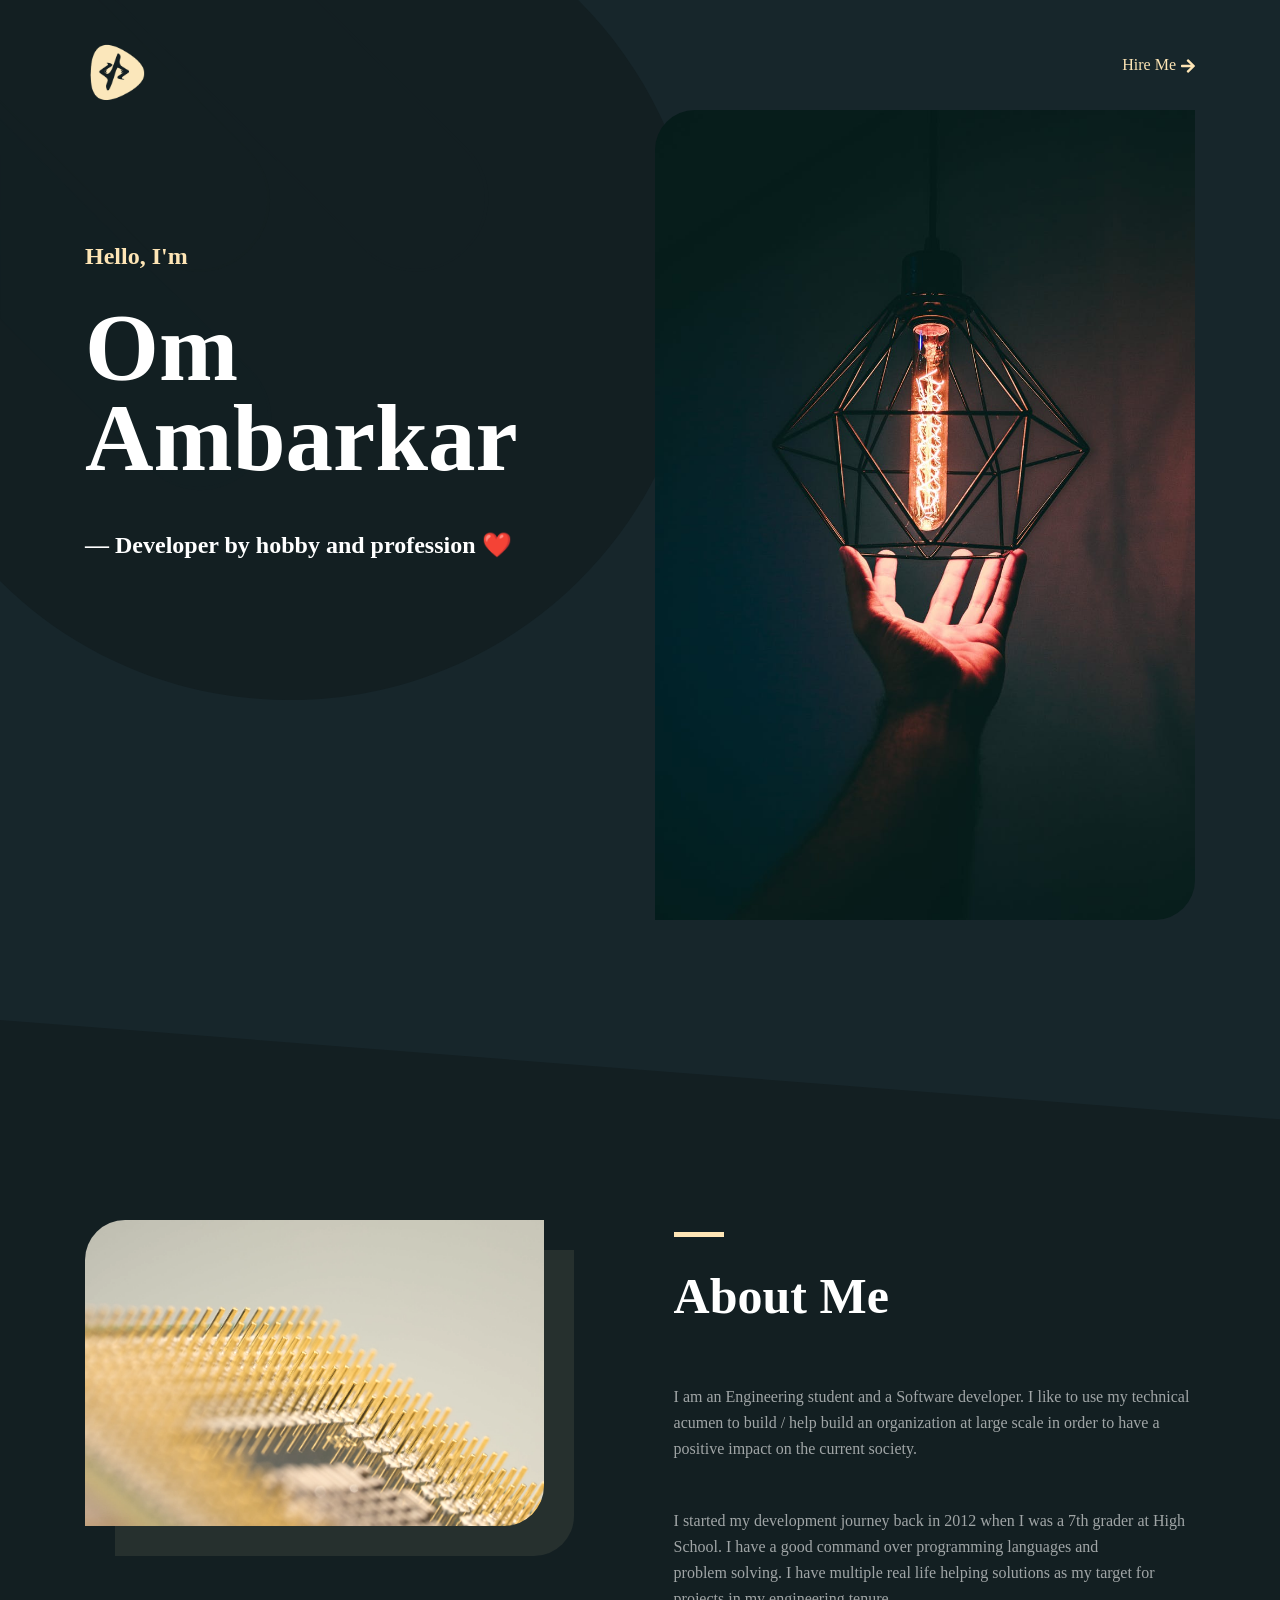
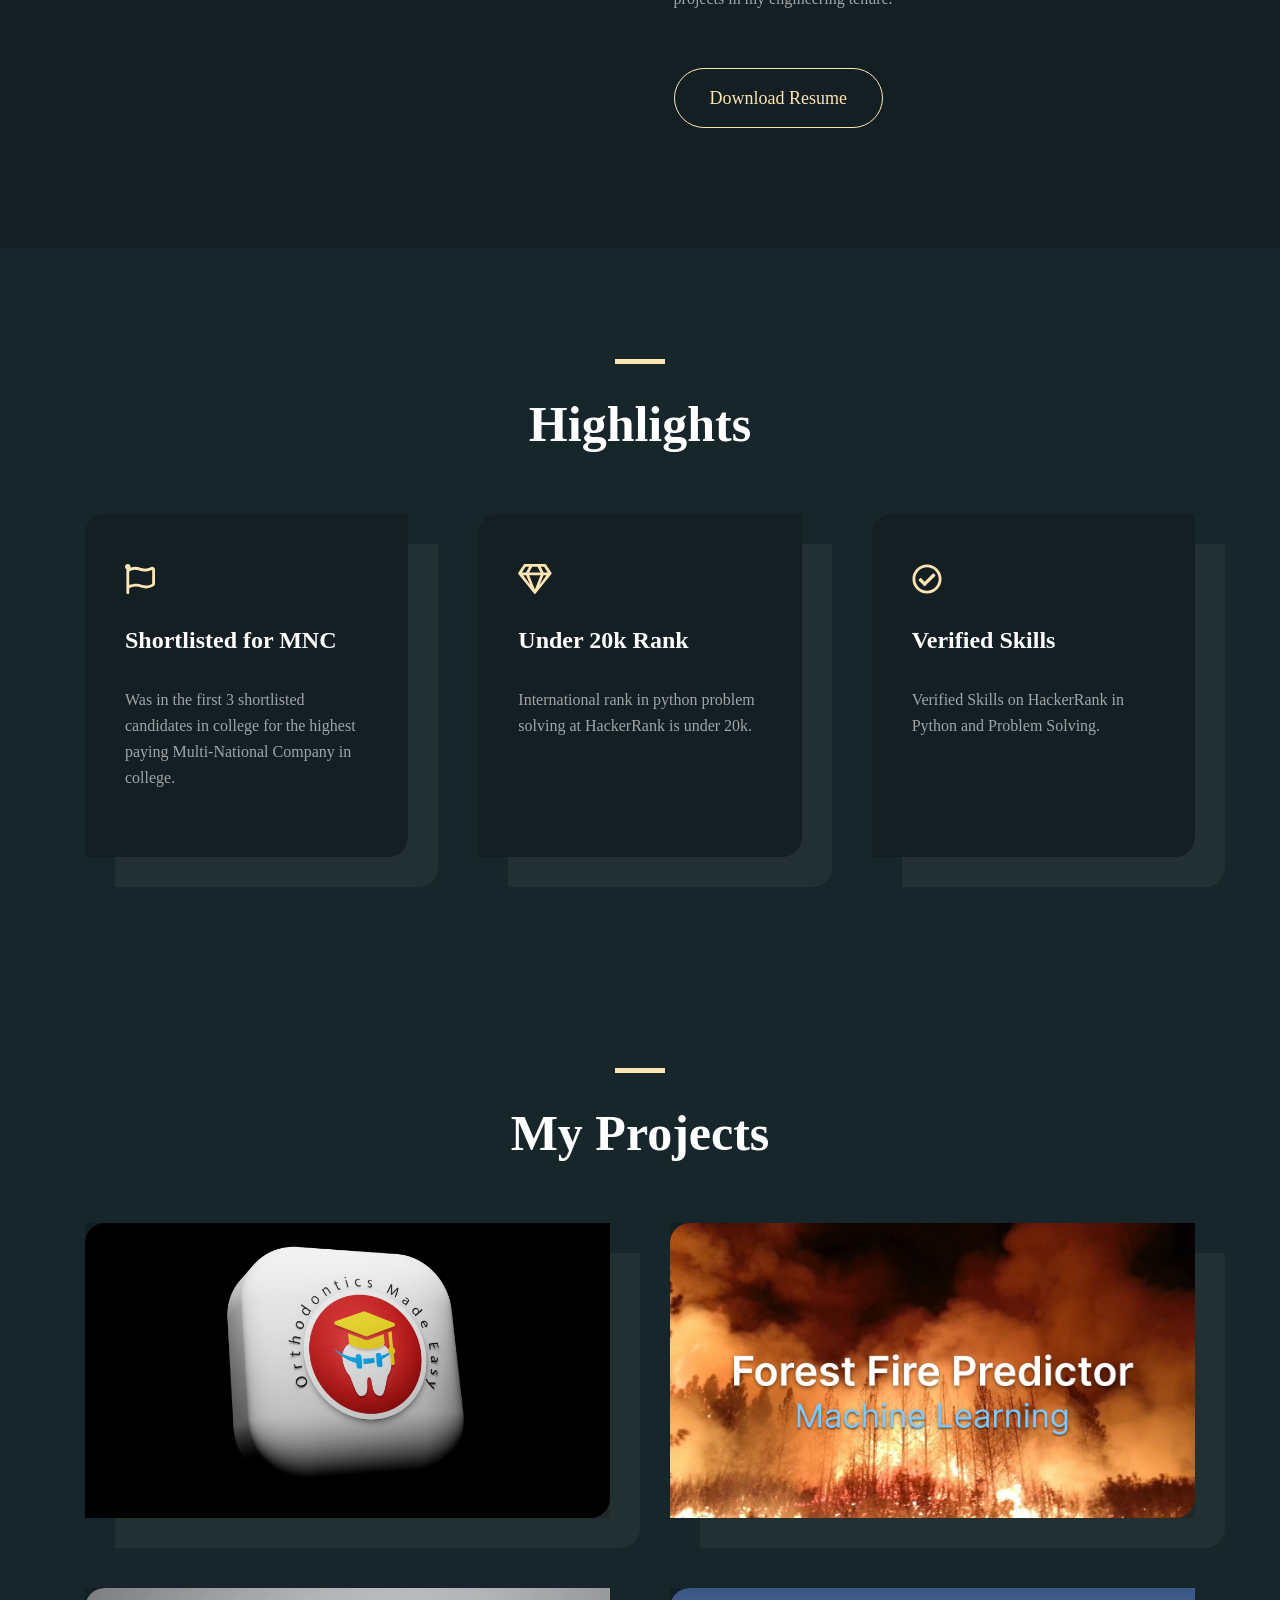
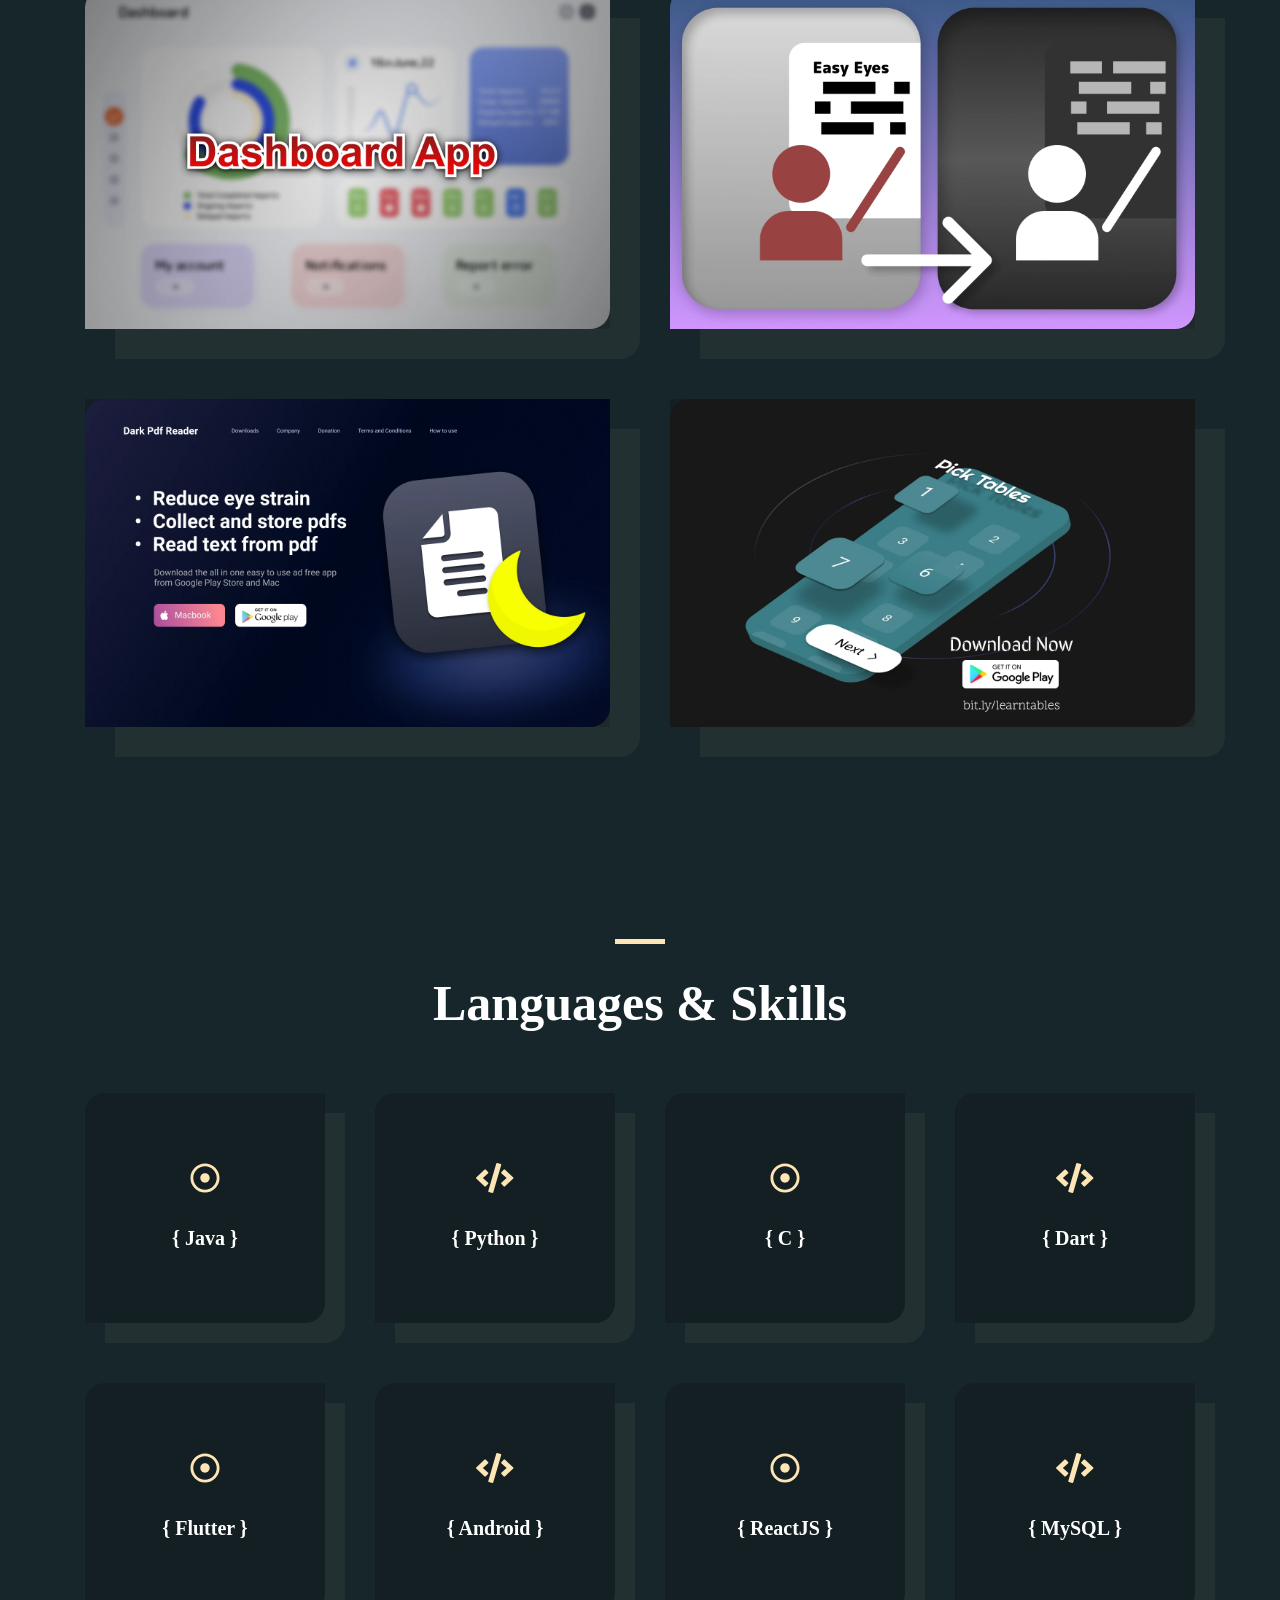
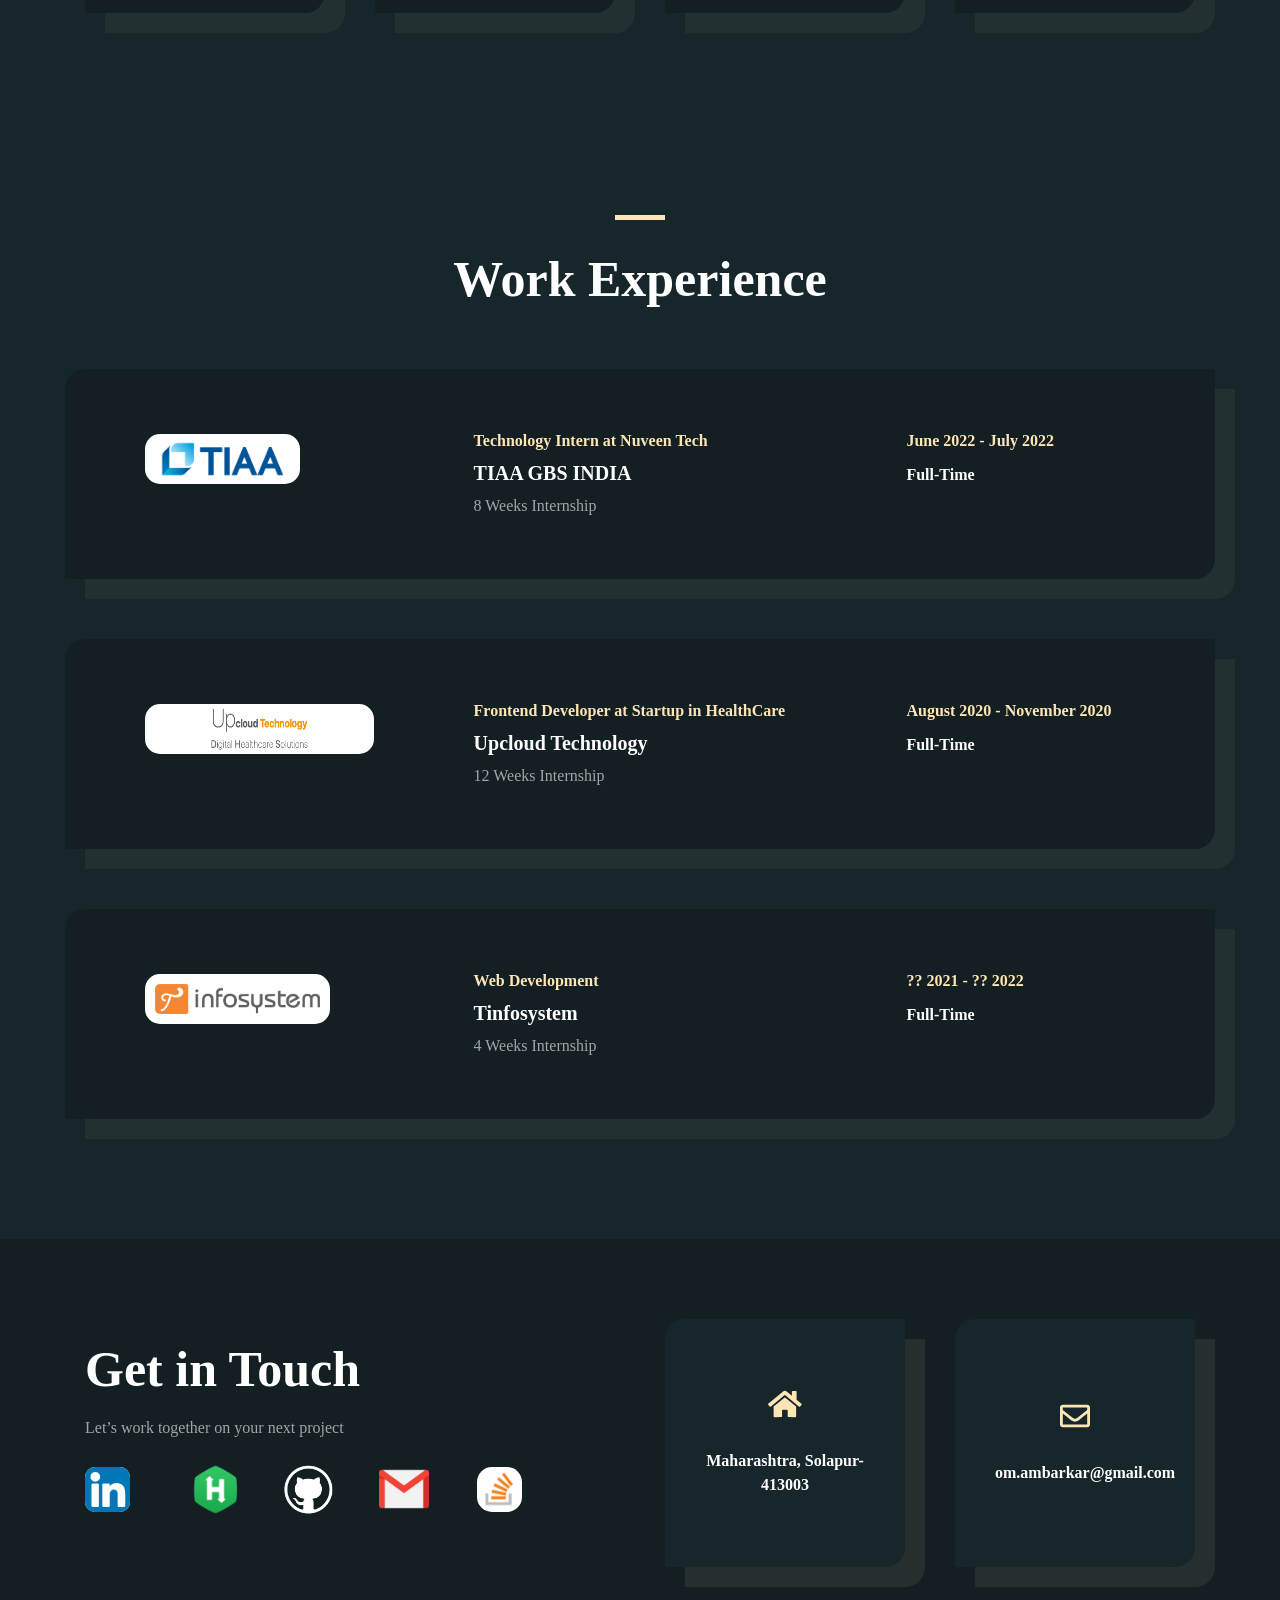
==== commit 926f8280: "stable_release_v1.0" ====
--- a/index.html
+++ b/index.html
@@ -1,5 +1,5 @@
 <!DOCTYPE html>
-<!-- saved from url=(0030)https://playingcode.dorik.io/# -->
+<!-- saved from url=(0029)https://playingcode.dorik.io/ -->
 <html lang="en"><head><meta http-equiv="Content-Type" content="text/html; charset=UTF-8">
             
             <title>Om Ambarkar</title><link rel="icon" href="https://cdn.dorik.com/62e9d15d36366c002911f4d3/62e9d18a36366c002911f4d5/images/android-chrome-512x512_6pz7xhb5.png"><meta name="viewport" content="width=device-width,initial-scale=1"><meta name="title" content="Om Ambarkar"><meta name="description" content="Portfolio website for Om Ambarkar"><meta property="og:title" content="Om Ambarkar"><meta property="og:description" content="Portfolio website for Om Ambarkar"><meta name="twitter:title" content="Om Ambarkar"><meta name="twitter:description" content="Portfolio website for Om Ambarkar"><meta name="twitter:card" content="summary_large_image"><script type="text/javascript"></script><link href="./Om Ambarkar_files/css" rel="stylesheet"><link rel="stylesheet" href="./Om Ambarkar_files/index.css"><link rel="stylesheet" href="./Om Ambarkar_files/aos.css">
@@ -8,21 +8,21 @@
         </head>
         <body data-aos-easing="ease" data-aos-duration="400" data-aos-delay="0">
             
-            <section class="dorik-section dorik-section-7fl1msht "><div class="dorik-section-7fl1msht-frame-corner dorik-frame-corner"></div><div class="dorik-section-7fl1msht-frame-bottom dorik-frame-bottom"></div><div class=""><div class="container dorik-row-1c311qbm-wrapper    "><div class="dorik-row-1c311qbm  flex  "><div class="col-lg-1/1 "><div class="column-inner dorik-column-nrc8kxov  1/1"><div class="dorik-navbar--wrapper dorik-nav-vadcexu9-wrapper  "><div class="dorik-navbar dorik-nav-vadcexu9 "><div class="dorik-navbar--brand"><a><img src="./Om Ambarkar_files/logo_i1vucxyw.svg" alt="My logo" width="44px"></a></div><button class="dorik-navbar--toggle" data-target="#dorikNavbarCollapse"><svg aria-hidden="true" focusable="false" data-prefix="fas" data-icon="bars" class="svg-inline--fa fa-bars fa-w-14 fa-fw " role="img" xmlns="http://www.w3.org/2000/svg" viewBox="0 0 448 512"><path fill="currentColor" d="M16 132h416c8.837 0 16-7.163 16-16V76c0-8.837-7.163-16-16-16H16C7.163 60 0 67.163 0 76v40c0 8.837 7.163 16 16 16zm0 160h416c8.837 0 16-7.163 16-16v-40c0-8.837-7.163-16-16-16H16c-8.837 0-16 7.163-16 16v40c0 8.837 7.163 16 16 16zm0 160h416c8.837 0 16-7.163 16-16v-40c0-8.837-7.163-16-16-16H16c-8.837 0-16 7.163-16 16v40c0 8.837 7.163 16 16 16z"></path></svg> </button><div class="dorik-navbar--collapse collapse" id="dorikNavbarCollapse"><div class="dorik-navbar--navs"><ul class="dorik-nav--links normalize"><li class=""><a href="https://playingcode.dorik.io/#contactus" class="dorik-nav--link hire-me  null"><span class="dorik-nav--link-icon"><svg aria-hidden="true" focusable="false" data-prefix="fas" data-icon="arrow-right" class="svg-inline--fa fa-arrow-right fa-w-14 icon " role="img" xmlns="http://www.w3.org/2000/svg" viewBox="0 0 448 512"><path fill="currentColor" d="M190.5 66.9l22.2-22.2c9.4-9.4 24.6-9.4 33.9 0L441 239c9.4 9.4 9.4 24.6 0 33.9L246.6 467.3c-9.4 9.4-24.6 9.4-33.9 0l-22.2-22.2c-9.5-9.5-9.3-25 .4-34.3L311.4 296H24c-13.3 0-24-10.7-24-24v-32c0-13.3 10.7-24 24-24h287.4L190.9 101.2c-9.8-9.3-10-24.8-.4-34.3z"></path></svg></span><span class="dorik-nav--link-text">Hire Me</span></a></li></ul></div></div></div></div></div></div></div></div></div><div class=""><div class="container dorik-row-1ddxe4l2-wrapper    "><div class="dorik-row-1ddxe4l2  flex  "><div class="col-lg-1/2 "><div class="column-inner dorik-column-tjamp5h3  1/2"><div class="dorik-wrapper dorik-heading-q0y8v9zc-wrapper "><h3 class="dorik-heading dorik-heading-q0y8v9zc "><span><p>Hello, I'm</p>
+            <section class="dorik-section dorik-section-7fl1msht "><div class="dorik-section-7fl1msht-frame-corner dorik-frame-corner"></div><div class="dorik-section-7fl1msht-frame-bottom dorik-frame-bottom"></div><div class=""><div class="container dorik-row-1c311qbm-wrapper    "><div class="dorik-row-1c311qbm  flex  "><div class="col-lg-1/1 "><div class="column-inner dorik-column-nrc8kxov  1/1"><div class="dorik-navbar--wrapper dorik-nav-vadcexu9-wrapper  "><div class="dorik-navbar dorik-nav-vadcexu9 "><div class="dorik-navbar--brand"><a><img src="./Om Ambarkar_files/playingcode_logo_o76os1n2.png" alt="Playing Code" width="65px"></a></div><button class="dorik-navbar--toggle" data-target="#dorikNavbarCollapse"><svg aria-hidden="true" focusable="false" data-prefix="fas" data-icon="bars" class="svg-inline--fa fa-bars fa-w-14 fa-fw " role="img" xmlns="http://www.w3.org/2000/svg" viewBox="0 0 448 512"><path fill="currentColor" d="M16 132h416c8.837 0 16-7.163 16-16V76c0-8.837-7.163-16-16-16H16C7.163 60 0 67.163 0 76v40c0 8.837 7.163 16 16 16zm0 160h416c8.837 0 16-7.163 16-16v-40c0-8.837-7.163-16-16-16H16c-8.837 0-16 7.163-16 16v40c0 8.837 7.163 16 16 16zm0 160h416c8.837 0 16-7.163 16-16v-40c0-8.837-7.163-16-16-16H16c-8.837 0-16 7.163-16 16v40c0 8.837 7.163 16 16 16z"></path></svg> </button><div class="dorik-navbar--collapse collapse" id="dorikNavbarCollapse"><div class="dorik-navbar--navs"><ul class="dorik-nav--links normalize"><li class=""><a href="https://playingcode.dorik.io/#contactus" class="dorik-nav--link hire-me  null"><span class="dorik-nav--link-icon"><svg aria-hidden="true" focusable="false" data-prefix="fas" data-icon="arrow-right" class="svg-inline--fa fa-arrow-right fa-w-14 icon " role="img" xmlns="http://www.w3.org/2000/svg" viewBox="0 0 448 512"><path fill="currentColor" d="M190.5 66.9l22.2-22.2c9.4-9.4 24.6-9.4 33.9 0L441 239c9.4 9.4 9.4 24.6 0 33.9L246.6 467.3c-9.4 9.4-24.6 9.4-33.9 0l-22.2-22.2c-9.5-9.5-9.3-25 .4-34.3L311.4 296H24c-13.3 0-24-10.7-24-24v-32c0-13.3 10.7-24 24-24h287.4L190.9 101.2c-9.8-9.3-10-24.8-.4-34.3z"></path></svg></span><span class="dorik-nav--link-text">Hire Me</span></a></li></ul></div></div></div></div></div></div></div></div></div><div class=""><div class="container dorik-row-1ddxe4l2-wrapper    "><div class="dorik-row-1ddxe4l2  flex  "><div class="col-lg-1/2 "><div class="column-inner dorik-column-tjamp5h3  1/2"><div class="dorik-wrapper dorik-heading-q0y8v9zc-wrapper "><h3 class="dorik-heading dorik-heading-q0y8v9zc "><span><p>Hello, I'm</p>
 </span></h3></div><div class="dorik-wrapper dorik-heading-ax1ryn3j-wrapper "><h1 class="dorik-heading dorik-heading-ax1ryn3j aos-init" data-aos="fade-up" data-aos-duration="1479" data-aos-easing="ease-in" data-aos-mirror="true"><span><p>Om Ambarkar</p>
 </span></h1></div><div class="dorik-wrapper dorik-heading-w6uk0c9o-wrapper "><h3 class="dorik-heading dorik-heading-w6uk0c9o aos-init" data-aos="fade-right" data-aos-delay="200" data-aos-duration="400" data-aos-mirror="true"><span><p>— Developer by hobby and profession ❤️</p>
-</span></h3></div></div></div><div class="col-lg-1/2 "><div class="column-inner dorik-column-x5f23a95  1/2"><div class="dorik-wrapper dorik-image-y5d393cc-wrapper "><img src="./Om Ambarkar_files/pexels-photo-973506.jpeg" alt="" loading="lazy" class="dorik-image-y5d393cc "></div></div></div></div></div></div></section><section class="dorik-section dorik-section-w03g554k "><div class=""><div class="container dorik-row-zfuvait2-wrapper    "><div class="dorik-row-zfuvait2  flex  "><div class="col-lg-3/7 "><div class="column-inner dorik-column-3io75ygu  3/7"><div class="dorik-wrapper dorik-image-soaldc73-wrapper "><img src="./Om Ambarkar_files/pexels-photo-270549.jpeg" alt="" data-aos="fade-left" loading="lazy" class="dorik-image-soaldc73 aos-init aos-animate"></div></div></div><div class="col-lg-4/7 "><div class="column-inner dorik-column-zgcg397x  4/7"><div class="dorik-line-oha9z2or-wrapper "><hr class="dorik-line-oha9z2or "></div><div class="dorik-wrapper dorik-heading-zxi4r2gm-wrapper "><h2 class="dorik-heading dorik-heading-zxi4r2gm aos-init" data-aos="fade-right" data-aos-mirror="true"><span>About Me</span></h2></div><div class="dorik-text dorik-text-743ohflf aos-init" data-aos="fade-up" data-aos-mirror="true"><p>I am an Engineering student and a Software developer. I like to use my technical acumen to build / help build an organization at large scale in order to have a positive impact on the current society.</p>
-</div><div class="dorik-text dorik-text-n5aplgok aos-init" data-aos="fade-up" data-aos-delay="200" data-aos-mirror="true"><p>I started my development journey back in 2012 when I was a 7th grader at High School. I have a good command over programming languages and <br> problem solving. I have multiple real life helping solutions as my target for projects in my engineering tenure.</p>
-</div><div class="dorik-button-zjvbhfny-wrapper  "><a class="dorik-btn dorik-button-zjvbhfny  null" href="https://drive.google.com/file/d/1Si3CuphbtmvrvdawJEr-Ppt6lR5nnkVm/view?usp=sharing" target="_blank" rel="noreferrer">Download Resume</a></div></div></div></div></div></div></section><section class="dorik-section dorik-section-ikb05uv9 "><div class=""><div class="container dorik-row-uolkyf4a-wrapper    "><div class="dorik-row-uolkyf4a  flex  "><div class="col-lg-1/1 "><div class="column-inner dorik-column-duh1xn5v  1/1"><div class="dorik-line-zjeoig7w-wrapper "><hr class="dorik-line-zjeoig7w "></div><div class="dorik-wrapper dorik-heading-jgzmh0et-wrapper "><h2 class="dorik-heading dorik-heading-jgzmh0et aos-init aos-animate" data-aos="fade-down"><span><p>Highlights</p>
+</span></h3></div></div></div><div class="col-lg-1/2 "><div class="column-inner dorik-column-x5f23a95  1/2"><div class="dorik-wrapper dorik-image-y5d393cc-wrapper "><img src="./Om Ambarkar_files/pexels-photo-973506.jpeg" alt="" data-aos="fade-left" data-aos-duration="800" loading="lazy" class="dorik-image-y5d393cc aos-init aos-animate"></div></div></div></div></div></div></section><section class="dorik-section dorik-section-w03g554k "><div class=""><div class="container dorik-row-zfuvait2-wrapper    "><div class="dorik-row-zfuvait2  flex  "><div class="col-lg-3/7 "><div class="column-inner dorik-column-3io75ygu  3/7"><div class="dorik-wrapper dorik-image-soaldc73-wrapper "><img src="./Om Ambarkar_files/pexels-photo-270549.jpeg" alt="" data-aos="fade-left" loading="lazy" class="dorik-image-soaldc73 aos-init aos-animate"></div></div></div><div class="col-lg-4/7 "><div class="column-inner dorik-column-zgcg397x  4/7"><div class="dorik-line-oha9z2or-wrapper "><hr class="dorik-line-oha9z2or "></div><div class="dorik-wrapper dorik-heading-zxi4r2gm-wrapper "><h2 class="dorik-heading dorik-heading-zxi4r2gm aos-init" data-aos="fade-right" data-aos-mirror="true"><span>About Me</span></h2></div><div class="dorik-text dorik-text-743ohflf aos-init" data-aos="fade-up" data-aos-mirror="true"><p>I am an Engineering student and a Software developer. I like to use my technical acumen to build / help build an organization at large scale in order to have a positive impact on the current society.</p>
+</div><div class="dorik-text dorik-text-n5aplgok aos-init aos-animate" data-aos="fade-up" data-aos-delay="200" data-aos-mirror="true"><p>I started my development journey back in 2012 when I was a 7th grader at High School. I have a good command over programming languages and <br> problem solving. I have multiple real life helping solutions as my target for projects in my engineering tenure.</p>
+</div><div class="dorik-button-zjvbhfny-wrapper  "><a class="dorik-btn dorik-button-zjvbhfny  null" href="https://drive.google.com/file/d/1Si3CuphbtmvrvdawJEr-Ppt6lR5nnkVm/view?usp=sharing" target="_blank" rel="noreferrer">Download Resume</a></div></div></div></div></div></div></section><section class="dorik-section dorik-section-ikb05uv9 "><div class=""><div class="container dorik-row-uolkyf4a-wrapper    "><div class="dorik-row-uolkyf4a  flex  "><div class="col-lg-1/1 "><div class="column-inner dorik-column-duh1xn5v  1/1"><div class="dorik-line-zjeoig7w-wrapper "><hr class="dorik-line-zjeoig7w "></div><div class="dorik-wrapper dorik-heading-jgzmh0et-wrapper "><h2 class="dorik-heading dorik-heading-jgzmh0et aos-init" data-aos="fade-down"><span><p>Highlights</p>
 </span></h2></div></div></div></div></div></div><div class=""><div class="container dorik-row-5xtn3s2d-wrapper    "><div class="dorik-row-5xtn3s2d  flex  "><div class="col-lg-1/3 "><div class="column-inner dorik-column-i2rs7h9v 1/3 aos-init" data-aos="slide-right" data-aos-mirror="true"><div class="dorik-icon-92vucohf-wrapper  "><span class="dorik-icon dorik-icon-92vucohf  null"><svg aria-hidden="true" focusable="false" data-prefix="far" data-icon="flag" class="svg-inline--fa fa-flag fa-w-16 icon " role="img" xmlns="http://www.w3.org/2000/svg" viewBox="0 0 512 512" style="font-size:30px"><path fill="currentColor" d="M336.174 80c-49.132 0-93.305-32-161.913-32-31.301 0-58.303 6.482-80.721 15.168a48.04 48.04 0 0 0 2.142-20.727C93.067 19.575 74.167 1.594 51.201.104 23.242-1.71 0 20.431 0 48c0 17.764 9.657 33.262 24 41.562V496c0 8.837 7.163 16 16 16h16c8.837 0 16-7.163 16-16v-83.443C109.869 395.28 143.259 384 199.826 384c49.132 0 93.305 32 161.913 32 58.479 0 101.972-22.617 128.548-39.981C503.846 367.161 512 352.051 512 335.855V95.937c0-34.459-35.264-57.768-66.904-44.117C409.193 67.309 371.641 80 336.174 80zM464 336c-21.783 15.412-60.824 32-102.261 32-59.945 0-102.002-32-161.913-32-43.361 0-96.379 9.403-127.826 24V128c21.784-15.412 60.824-32 102.261-32 59.945 0 102.002 32 161.913 32 43.271 0 96.32-17.366 127.826-32v240z"></path></svg></span></div><div class="dorik-wrapper dorik-heading-wxufezuq-wrapper "><h3 class="dorik-heading dorik-heading-wxufezuq "><span><p>Shortlisted for MNC</p>
 </span></h3></div><div class="dorik-text dorik-text-prmsdcai "><p>Was in the first 3 shortlisted candidates in college for the highest paying Multi-National Company in college.</p>
 </div></div></div><div class="col-lg-1/3 "><div class="column-inner dorik-column-gz5tqcql 1/3 aos-init" data-aos="slide-up" data-aos-mirror="true"><div class="dorik-icon-tv2kswb2-wrapper  "><span class="dorik-icon dorik-icon-tv2kswb2  null"><svg aria-hidden="true" focusable="false" data-prefix="far" data-icon="gem" class="svg-inline--fa fa-gem fa-w-18 icon " role="img" xmlns="http://www.w3.org/2000/svg" viewBox="0 0 576 512" style="font-size:30px"><path fill="currentColor" d="M464 0H112c-4 0-7.8 2-10 5.4L2 152.6c-2.9 4.4-2.6 10.2.7 14.2l276 340.8c4.8 5.9 13.8 5.9 18.6 0l276-340.8c3.3-4.1 3.6-9.8.7-14.2L474.1 5.4C471.8 2 468.1 0 464 0zm-19.3 48l63.3 96h-68.4l-51.7-96h56.8zm-202.1 0h90.7l51.7 96H191l51.6-96zm-111.3 0h56.8l-51.7 96H68l63.3-96zm-43 144h51.4L208 352 88.3 192zm102.9 0h193.6L288 435.3 191.2 192zM368 352l68.2-160h51.4L368 352z"></path></svg></span></div><div class="dorik-wrapper dorik-heading-olxkled7-wrapper "><h3 class="dorik-heading dorik-heading-olxkled7 "><span><p>Under 20k Rank</p>
-</span></h3></div><div class="dorik-text dorik-text-ilfdx49a "><p>International rank in python problem solving at HackerRank is  under 20k.</p>
+</span></h3></div><div class="dorik-text dorik-text-ilfdx49a "><p>International rank in python problem solving at HackerRank is under 20k.</p>
 </div></div></div><div class="col-lg-1/3 "><div class="column-inner dorik-column-s8wm3xkv 1/3 aos-init" data-aos="slide-left" data-aos-mirror="true"><div class="dorik-icon-lk8ur9xl-wrapper  "><span class="dorik-icon dorik-icon-lk8ur9xl  null"><svg aria-hidden="true" focusable="false" data-prefix="far" data-icon="check-circle" class="svg-inline--fa fa-check-circle fa-w-16 icon " role="img" xmlns="http://www.w3.org/2000/svg" viewBox="0 0 512 512" style="font-size:30px"><path fill="currentColor" d="M256 8C119.033 8 8 119.033 8 256s111.033 248 248 248 248-111.033 248-248S392.967 8 256 8zm0 48c110.532 0 200 89.451 200 200 0 110.532-89.451 200-200 200-110.532 0-200-89.451-200-200 0-110.532 89.451-200 200-200m140.204 130.267l-22.536-22.718c-4.667-4.705-12.265-4.736-16.97-.068L215.346 303.697l-59.792-60.277c-4.667-4.705-12.265-4.736-16.97-.069l-22.719 22.536c-4.705 4.667-4.736 12.265-.068 16.971l90.781 91.516c4.667 4.705 12.265 4.736 16.97.068l172.589-171.204c4.704-4.668 4.734-12.266.067-16.971z"></path></svg></span></div><div class="dorik-wrapper dorik-heading-ieesfh19-wrapper "><h3 class="dorik-heading dorik-heading-ieesfh19 "><span><p>Verified Skills</p>
 </span></h3></div><div class="dorik-text dorik-text-4h4mxh89 "><p>Verified Skills on HackerRank in Python and Problem Solving.</p>
-</div></div></div></div></div></div></section><section class="dorik-section dorik-section-8g6vippr "><div class=""><div class="container dorik-row-b6jvkwp8-wrapper    "><div class="dorik-row-b6jvkwp8  flex  "><div class="col-lg-1/1 "><div class="column-inner dorik-column-hcm06r4u  1/1"><div class="dorik-line-hs5m7nmq-wrapper "><hr class="dorik-line-hs5m7nmq "></div><div class="dorik-wrapper dorik-heading-97v18kk8-wrapper "><h2 class="dorik-heading dorik-heading-97v18kk8 aos-init aos-animate" data-aos="zoom-out"><span><p>My Projects</p>
-</span></h2></div></div></div></div></div></div><div class=""><div class="container dorik-row-57hnfu5i-wrapper    "><div class="dorik-row-57hnfu5i  flex  "><div class="col-lg-1/2 "><div class="column-inner dorik-column-hochvzgx  1/2"><div class="dorik-wrapper dorik-image-mt49nln6-wrapper "><img src="./Om Ambarkar_files/p-1_o17ux82c.jpg" alt="https://dribbble.com/shots/9649617-2020-Festival-Brand-Identity" loading="lazy" class="dorik-image-mt49nln6 "></div></div></div><div class="col-lg-1/2 "><div class="column-inner dorik-column-jw81tjg2  1/2"><div class="dorik-wrapper dorik-image-5yhulm19-wrapper "><img src="./Om Ambarkar_files/p-2_urwjcqym.jpg" alt="https://dribbble.com/shots/9247899-The-Sleeping-Third-Final-Brand" loading="lazy" class="dorik-image-5yhulm19 "></div></div></div><div class="col-lg-1/2 "><div class="column-inner dorik-column-5yh53lkm  1/2"><div class="dorik-wrapper dorik-image-qf9v682v-wrapper "><img src="./Om Ambarkar_files/p-3_5e31b6fl.jpg" alt="https://dribbble.com/shots/5316755-Noah-Ellis-Apiary-Packaging" loading="lazy" class="dorik-image-qf9v682v "></div></div></div><div class="col-lg-1/2 "><div class="column-inner dorik-column-kc49q6px  1/2"><div class="dorik-wrapper dorik-image-otkn2ywp-wrapper "><img src="./Om Ambarkar_files/p-4_mn22kjh9.jpg" alt="https://dribbble.com/shots/5414170-Cusco-Barista-Cold-Brew" loading="lazy" class="dorik-image-otkn2ywp "></div></div></div><div class="col-lg-1/2 "><div class="column-inner dorik-column-0n5yzv4p  1/2"><div class="dorik-wrapper dorik-image-fizxkyg8-wrapper "><img src="./Om Ambarkar_files/p-5_ezvt0qk6.jpg" alt="https://dribbble.com/shots/6503516-Tea?utm_source=Pinterest_Shot&amp;utm_campaign=Sandsgaard&amp;utm_content=Tea&amp;utm_medium=Social_Share" loading="lazy" class="dorik-image-fizxkyg8 "></div></div></div><div class="col-lg-1/2 "><div class="column-inner dorik-column-9qqklyd1  1/2"><div class="dorik-wrapper dorik-image-qybpiii6-wrapper "><img src="./Om Ambarkar_files/p-6_y6spidn9.jpg" alt="https://dribbble.com/shots/4738784-notebook-mockup/" loading="lazy" class="dorik-image-qybpiii6 "></div></div></div></div></div></div></section><section class="dorik-section dorik-section-kd1z6mqj "><div class=""><div class="container dorik-row-ufmanv3r-wrapper    "><div class="dorik-row-ufmanv3r  flex  "><div class="col-lg-1/1 "><div class="column-inner dorik-column-wtjfggs1  1/1"><div class="dorik-line-zxjdd22w-wrapper "><hr class="dorik-line-zxjdd22w "></div><div class="dorik-wrapper dorik-heading-hom5fxb4-wrapper "><h2 class="dorik-heading dorik-heading-hom5fxb4 "><span><p>Languages &amp; Skills</p>
-</span></h2></div></div></div></div></div></div><div class=""><div class="container dorik-row-295hlizt-wrapper aos-init" data-aos="zoom-in" data-aos-mirror="true"><div class="dorik-row-295hlizt  flex  "><div class="col-lg-1/4 col-md-1/2 "><div class="column-inner dorik-column-dqzvk5fc  1/4"><div class="dorik-icon-duokjx9n-wrapper  "><span class="dorik-icon dorik-icon-duokjx9n  null"><svg aria-hidden="true" focusable="false" data-prefix="far" data-icon="dot-circle" class="svg-inline--fa fa-dot-circle fa-w-16 icon " role="img" xmlns="http://www.w3.org/2000/svg" viewBox="0 0 512 512" style="font-size:30px"><path fill="currentColor" d="M256 56c110.532 0 200 89.451 200 200 0 110.532-89.451 200-200 200-110.532 0-200-89.451-200-200 0-110.532 89.451-200 200-200m0-48C119.033 8 8 119.033 8 256s111.033 248 248 248 248-111.033 248-248S392.967 8 256 8zm0 168c-44.183 0-80 35.817-80 80s35.817 80 80 80 80-35.817 80-80-35.817-80-80-80z"></path></svg></span></div><div class="dorik-wrapper dorik-heading-243zgnrm-wrapper "><h5 class="dorik-heading dorik-heading-243zgnrm "><span><p>{ Java }</p>
+</div></div></div></div></div></div></section><section class="dorik-section dorik-section-8g6vippr "><div class=""><div class="container dorik-row-b6jvkwp8-wrapper    "><div class="dorik-row-b6jvkwp8  flex  "><div class="col-lg-1/1 "><div class="column-inner dorik-column-hcm06r4u  1/1"><div class="dorik-line-hs5m7nmq-wrapper "><hr class="dorik-line-hs5m7nmq "></div><div class="dorik-wrapper dorik-heading-97v18kk8-wrapper "><h2 class="dorik-heading dorik-heading-97v18kk8 aos-init" data-aos="zoom-out"><span><p>My Projects</p>
+</span></h2></div></div></div></div></div></div><div class=""><div class="container dorik-row-57hnfu5i-wrapper    "><div class="dorik-row-57hnfu5i  flex  "><div class="col-lg-1/2 "><div class="column-inner dorik-column-hochvzgx  1/2"><a class="dorik-wrapper dorik-image-mt49nln6-wrapper " href="https://playingcode.dorik.io/dentolearn"><img src="./Om Ambarkar_files/dentolearn-forplayingcode_dzv1wu3r.jpg" alt="https://dribbble.com/shots/9649617-2020-Festival-Brand-Identity" loading="lazy" class="dorik-image-mt49nln6 "></a></div></div><div class="col-lg-1/2 "><div class="column-inner dorik-column-jw81tjg2  1/2"><div class="dorik-wrapper dorik-image-5yhulm19-wrapper "><img src="./Om Ambarkar_files/forest_fire_w83dgxe3.png" alt="https://dribbble.com/shots/9247899-The-Sleeping-Third-Final-Brand" loading="lazy" class="dorik-image-5yhulm19 "></div></div></div><div class="col-lg-1/2 "><div class="column-inner dorik-column-5yh53lkm  1/2"><div class="dorik-wrapper dorik-image-qf9v682v-wrapper "><img src="./Om Ambarkar_files/tiaa_proj_0r5jaewy.png" alt="https://dribbble.com/shots/5316755-Noah-Ellis-Apiary-Packaging" loading="lazy" class="dorik-image-qf9v682v "></div></div></div><div class="col-lg-1/2 "><div class="column-inner dorik-column-kc49q6px  1/2"><div class="dorik-wrapper dorik-image-otkn2ywp-wrapper "><img src="./Om Ambarkar_files/easy_eyes_nbtnoy0w.png" alt="https://dribbble.com/shots/5414170-Cusco-Barista-Cold-Brew" loading="lazy" class="dorik-image-otkn2ywp "></div></div></div><div class="col-lg-1/2 "><div class="column-inner dorik-column-0n5yzv4p  1/2"><div class="dorik-wrapper dorik-image-fizxkyg8-wrapper "><img src="./Om Ambarkar_files/dark_pdf_reader_sp1kxjga.png" alt="https://dribbble.com/shots/6503516-Tea?utm_source=Pinterest_Shot&amp;utm_campaign=Sandsgaard&amp;utm_content=Tea&amp;utm_medium=Social_Share" loading="lazy" class="dorik-image-fizxkyg8 "></div></div></div><div class="col-lg-1/2 "><div class="column-inner dorik-column-9qqklyd1  1/2"><div class="dorik-wrapper dorik-image-qybpiii6-wrapper "><img src="./Om Ambarkar_files/learn_tables_wjr6bm9n.png" alt="last proj" loading="lazy" class="dorik-image-qybpiii6 "></div></div></div></div></div></div></section><section class="dorik-section dorik-section-kd1z6mqj "><div class=""><div class="container dorik-row-ufmanv3r-wrapper    "><div class="dorik-row-ufmanv3r  flex  "><div class="col-lg-1/1 "><div class="column-inner dorik-column-wtjfggs1  1/1"><div class="dorik-line-zxjdd22w-wrapper "><hr class="dorik-line-zxjdd22w "></div><div class="dorik-wrapper dorik-heading-hom5fxb4-wrapper "><h2 class="dorik-heading dorik-heading-hom5fxb4 "><span><p>Languages &amp; Skills</p>
+</span></h2></div></div></div></div></div></div><div class=""><div class="container dorik-row-295hlizt-wrapper aos-init" data-aos="zoom-in" data-aos-mirror="false" data-aos-once="false" data-aos-easing="ease-out"><div class="dorik-row-295hlizt  flex  "><div class="col-lg-1/4 col-md-1/2 "><div class="column-inner dorik-column-dqzvk5fc  1/4"><div class="dorik-icon-duokjx9n-wrapper  "><span class="dorik-icon dorik-icon-duokjx9n  null"><svg aria-hidden="true" focusable="false" data-prefix="far" data-icon="dot-circle" class="svg-inline--fa fa-dot-circle fa-w-16 icon " role="img" xmlns="http://www.w3.org/2000/svg" viewBox="0 0 512 512" style="font-size:30px"><path fill="currentColor" d="M256 56c110.532 0 200 89.451 200 200 0 110.532-89.451 200-200 200-110.532 0-200-89.451-200-200 0-110.532 89.451-200 200-200m0-48C119.033 8 8 119.033 8 256s111.033 248 248 248 248-111.033 248-248S392.967 8 256 8zm0 168c-44.183 0-80 35.817-80 80s35.817 80 80 80 80-35.817 80-80-35.817-80-80-80z"></path></svg></span></div><div class="dorik-wrapper dorik-heading-243zgnrm-wrapper "><h5 class="dorik-heading dorik-heading-243zgnrm "><span><p>{ Java }</p>
 </span></h5></div></div></div><div class="col-lg-1/4 col-md-1/2 "><div class="column-inner dorik-column-gzadmjsf  1/4"><div class="dorik-icon-6e6wk21x-wrapper  "><span class="dorik-icon dorik-icon-6e6wk21x  null"><svg aria-hidden="true" focusable="false" data-prefix="fas" data-icon="code" class="svg-inline--fa fa-code fa-w-20 icon " role="img" xmlns="http://www.w3.org/2000/svg" viewBox="0 0 640 512" style="font-size:30px"><path fill="currentColor" d="M278.9 511.5l-61-17.7c-6.4-1.8-10-8.5-8.2-14.9L346.2 8.7c1.8-6.4 8.5-10 14.9-8.2l61 17.7c6.4 1.8 10 8.5 8.2 14.9L293.8 503.3c-1.9 6.4-8.5 10.1-14.9 8.2zm-114-112.2l43.5-46.4c4.6-4.9 4.3-12.7-.8-17.2L117 256l90.6-79.7c5.1-4.5 5.5-12.3.8-17.2l-43.5-46.4c-4.5-4.8-12.1-5.1-17-.5L3.8 247.2c-5.1 4.7-5.1 12.8 0 17.5l144.1 135.1c4.9 4.6 12.5 4.4 17-.5zm327.2.6l144.1-135.1c5.1-4.7 5.1-12.8 0-17.5L492.1 112.1c-4.8-4.5-12.4-4.3-17 .5L431.6 159c-4.6 4.9-4.3 12.7.8 17.2L523 256l-90.6 79.7c-5.1 4.5-5.5 12.3-.8 17.2l43.5 46.4c4.5 4.9 12.1 5.1 17 .6z"></path></svg></span></div><div class="dorik-wrapper dorik-heading-lawby5qr-wrapper "><h5 class="dorik-heading dorik-heading-lawby5qr "><span><p>{ Python }</p>
 </span></h5></div></div></div><div class="col-lg-1/4 col-md-1/2 "><div class="column-inner dorik-column-jhfljjkj  1/4"><div class="dorik-icon-zkp0ej6w-wrapper  "><span class="dorik-icon dorik-icon-zkp0ej6w  null"><svg aria-hidden="true" focusable="false" data-prefix="far" data-icon="dot-circle" class="svg-inline--fa fa-dot-circle fa-w-16 icon " role="img" xmlns="http://www.w3.org/2000/svg" viewBox="0 0 512 512" style="font-size:30px"><path fill="currentColor" d="M256 56c110.532 0 200 89.451 200 200 0 110.532-89.451 200-200 200-110.532 0-200-89.451-200-200 0-110.532 89.451-200 200-200m0-48C119.033 8 8 119.033 8 256s111.033 248 248 248 248-111.033 248-248S392.967 8 256 8zm0 168c-44.183 0-80 35.817-80 80s35.817 80 80 80 80-35.817 80-80-35.817-80-80-80z"></path></svg></span></div><div class="dorik-wrapper dorik-heading-5jwm2kmd-wrapper "><h5 class="dorik-heading dorik-heading-5jwm2kmd "><span><p>{ C }</p>
 </span></h5></div></div></div><div class="col-lg-1/4 col-md-1/2 "><div class="column-inner dorik-column-j72l82q3  1/4"><div class="dorik-icon-ie053sgg-wrapper  "><span class="dorik-icon dorik-icon-ie053sgg  null"><svg aria-hidden="true" focusable="false" data-prefix="fas" data-icon="code" class="svg-inline--fa fa-code fa-w-20 icon " role="img" xmlns="http://www.w3.org/2000/svg" viewBox="0 0 640 512" style="font-size:30px"><path fill="currentColor" d="M278.9 511.5l-61-17.7c-6.4-1.8-10-8.5-8.2-14.9L346.2 8.7c1.8-6.4 8.5-10 14.9-8.2l61 17.7c6.4 1.8 10 8.5 8.2 14.9L293.8 503.3c-1.9 6.4-8.5 10.1-14.9 8.2zm-114-112.2l43.5-46.4c4.6-4.9 4.3-12.7-.8-17.2L117 256l90.6-79.7c5.1-4.5 5.5-12.3.8-17.2l-43.5-46.4c-4.5-4.8-12.1-5.1-17-.5L3.8 247.2c-5.1 4.7-5.1 12.8 0 17.5l144.1 135.1c4.9 4.6 12.5 4.4 17-.5zm327.2.6l144.1-135.1c5.1-4.7 5.1-12.8 0-17.5L492.1 112.1c-4.8-4.5-12.4-4.3-17 .5L431.6 159c-4.6 4.9-4.3 12.7.8 17.2L523 256l-90.6 79.7c-5.1 4.5-5.5 12.3-.8 17.2l43.5 46.4c4.5 4.9 12.1 5.1 17 .6z"></path></svg></span></div><div class="dorik-wrapper dorik-heading-oac1dbb1-wrapper "><h5 class="dorik-heading dorik-heading-oac1dbb1 "><span><p>{ Dart }</p>
@@ -30,28 +30,24 @@
 </span></h5></div></div></div><div class="col-lg-1/4 col-md-1/2 "><div class="column-inner dorik-column-uh81q8ek  1/4"><div class="dorik-icon-ynmzrx2g-wrapper  "><span class="dorik-icon dorik-icon-ynmzrx2g  null"><svg aria-hidden="true" focusable="false" data-prefix="fas" data-icon="code" class="svg-inline--fa fa-code fa-w-20 icon " role="img" xmlns="http://www.w3.org/2000/svg" viewBox="0 0 640 512" style="font-size:30px"><path fill="currentColor" d="M278.9 511.5l-61-17.7c-6.4-1.8-10-8.5-8.2-14.9L346.2 8.7c1.8-6.4 8.5-10 14.9-8.2l61 17.7c6.4 1.8 10 8.5 8.2 14.9L293.8 503.3c-1.9 6.4-8.5 10.1-14.9 8.2zm-114-112.2l43.5-46.4c4.6-4.9 4.3-12.7-.8-17.2L117 256l90.6-79.7c5.1-4.5 5.5-12.3.8-17.2l-43.5-46.4c-4.5-4.8-12.1-5.1-17-.5L3.8 247.2c-5.1 4.7-5.1 12.8 0 17.5l144.1 135.1c4.9 4.6 12.5 4.4 17-.5zm327.2.6l144.1-135.1c5.1-4.7 5.1-12.8 0-17.5L492.1 112.1c-4.8-4.5-12.4-4.3-17 .5L431.6 159c-4.6 4.9-4.3 12.7.8 17.2L523 256l-90.6 79.7c-5.1 4.5-5.5 12.3-.8 17.2l43.5 46.4c4.5 4.9 12.1 5.1 17 .6z"></path></svg></span></div><div class="dorik-wrapper dorik-heading-olvuf7yn-wrapper "><h5 class="dorik-heading dorik-heading-olvuf7yn "><span><p>{ Android }</p>
 </span></h5></div></div></div><div class="col-lg-1/4 col-md-1/2 "><div class="column-inner dorik-column-ewm3f75c  1/4"><div class="dorik-icon-mm5djo1b-wrapper  "><span class="dorik-icon dorik-icon-mm5djo1b  null"><svg aria-hidden="true" focusable="false" data-prefix="far" data-icon="dot-circle" class="svg-inline--fa fa-dot-circle fa-w-16 icon " role="img" xmlns="http://www.w3.org/2000/svg" viewBox="0 0 512 512" style="font-size:30px"><path fill="currentColor" d="M256 56c110.532 0 200 89.451 200 200 0 110.532-89.451 200-200 200-110.532 0-200-89.451-200-200 0-110.532 89.451-200 200-200m0-48C119.033 8 8 119.033 8 256s111.033 248 248 248 248-111.033 248-248S392.967 8 256 8zm0 168c-44.183 0-80 35.817-80 80s35.817 80 80 80 80-35.817 80-80-35.817-80-80-80z"></path></svg></span></div><div class="dorik-wrapper dorik-heading-eelf6k0q-wrapper "><h5 class="dorik-heading dorik-heading-eelf6k0q "><span><p>{ ReactJS }</p>
 </span></h5></div></div></div><div class="col-lg-1/4 col-md-1/2 "><div class="column-inner dorik-column-6gomwl3j  1/4"><div class="dorik-icon-h4i5ln2k-wrapper  "><span class="dorik-icon dorik-icon-h4i5ln2k  null"><svg aria-hidden="true" focusable="false" data-prefix="fas" data-icon="code" class="svg-inline--fa fa-code fa-w-20 icon " role="img" xmlns="http://www.w3.org/2000/svg" viewBox="0 0 640 512" style="font-size:30px"><path fill="currentColor" d="M278.9 511.5l-61-17.7c-6.4-1.8-10-8.5-8.2-14.9L346.2 8.7c1.8-6.4 8.5-10 14.9-8.2l61 17.7c6.4 1.8 10 8.5 8.2 14.9L293.8 503.3c-1.9 6.4-8.5 10.1-14.9 8.2zm-114-112.2l43.5-46.4c4.6-4.9 4.3-12.7-.8-17.2L117 256l90.6-79.7c5.1-4.5 5.5-12.3.8-17.2l-43.5-46.4c-4.5-4.8-12.1-5.1-17-.5L3.8 247.2c-5.1 4.7-5.1 12.8 0 17.5l144.1 135.1c4.9 4.6 12.5 4.4 17-.5zm327.2.6l144.1-135.1c5.1-4.7 5.1-12.8 0-17.5L492.1 112.1c-4.8-4.5-12.4-4.3-17 .5L431.6 159c-4.6 4.9-4.3 12.7.8 17.2L523 256l-90.6 79.7c-5.1 4.5-5.5 12.3-.8 17.2l43.5 46.4c4.5 4.9 12.1 5.1 17 .6z"></path></svg></span></div><div class="dorik-wrapper dorik-heading-9onbfw6j-wrapper "><h5 class="dorik-heading dorik-heading-9onbfw6j "><span><p>{ MySQL }</p>
-</span></h5></div></div></div></div></div></div></section><section class="dorik-section dorik-section-awwi7noa "><div class=""><div class="container dorik-row-5f3wm2bz-wrapper    "><div class="dorik-row-5f3wm2bz  flex  "><div class="col-lg-1/1 "><div class="column-inner dorik-column-dpmjyf6n  1/1"><div class="dorik-line-sa1wtt9d-wrapper "><hr class="dorik-line-sa1wtt9d "></div><div class="dorik-wrapper dorik-heading-w1wtyqiu-wrapper "><h2 class="dorik-heading dorik-heading-w1wtyqiu "><span>Work Experience</span></h2></div></div></div></div></div></div><div class=""><div class="container dorik-row-b25h9oc0-wrapper aos-init aos-animate" data-aos="fade-right"><div class="dorik-row-b25h9oc0  flex  "><div class="col-lg-2/7 "><div class="column-inner dorik-column-t7ebu0ya  2/7"><div class="dorik-wrapper dorik-image-9q7ee9gn-wrapper "><img src="./Om Ambarkar_files/2560px-TIAA_logo_(2016).svg.png" alt="" loading="lazy" class="dorik-image-9q7ee9gn "></div></div></div><div class="col-lg-3/7 "><div class="column-inner dorik-column-h4lvs24x  3/7"><div class="dorik-wrapper dorik-heading-jxjnmxyt-wrapper "><h6 class="dorik-heading dorik-heading-jxjnmxyt "><span><p>Technology Intern at Nuveen Tech</p>
+</span></h5></div></div></div></div></div></div></section><section class="dorik-section dorik-section-awwi7noa "><div class=""><div class="container dorik-row-5f3wm2bz-wrapper    "><div class="dorik-row-5f3wm2bz  flex  "><div class="col-lg-1/1 "><div class="column-inner dorik-column-dpmjyf6n  1/1"><div class="dorik-line-sa1wtt9d-wrapper "><hr class="dorik-line-sa1wtt9d "></div><div class="dorik-wrapper dorik-heading-w1wtyqiu-wrapper "><h2 class="dorik-heading dorik-heading-w1wtyqiu "><span>Work Experience</span></h2></div></div></div></div></div></div><div class=""><div class="container dorik-row-b25h9oc0-wrapper aos-init" data-aos="fade-right"><div class="dorik-row-b25h9oc0  flex  "><div class="col-lg-2/7 "><div class="column-inner dorik-column-t7ebu0ya  2/7"><div class="dorik-wrapper dorik-image-9q7ee9gn-wrapper "><img src="./Om Ambarkar_files/2560px-TIAA_logo_(2016).svg.png" alt="" loading="lazy" class="dorik-image-9q7ee9gn "></div></div></div><div class="col-lg-3/7 "><div class="column-inner dorik-column-h4lvs24x  3/7"><div class="dorik-wrapper dorik-heading-jxjnmxyt-wrapper "><h6 class="dorik-heading dorik-heading-jxjnmxyt "><span><p>Technology Intern at Nuveen Tech</p>
 </span></h6></div><div class="dorik-wrapper dorik-heading-i43m9vyw-wrapper "><h5 class="dorik-heading dorik-heading-i43m9vyw "><span><p>TIAA GBS INDIA</p>
 </span></h5></div><div class="dorik-text dorik-text-1q1phyys "><p>8 Weeks Internship</p>
 </div></div></div><div class="col-lg-2/7 "><div class="column-inner dorik-column-upkiq6rq  2/7"><div class="dorik-wrapper dorik-heading-bfqswd1o-wrapper "><h6 class="dorik-heading dorik-heading-bfqswd1o "><span><p>June 2022 - July 2022</p>
-</span></h6></div><div class="dorik-wrapper dorik-heading-11to0bcm-wrapper "><h6 class="dorik-heading dorik-heading-11to0bcm "><span>Full-Time</span></h6></div></div></div></div></div></div><div class=""><div class="container dorik-row-5g64owwz-wrapper aos-init aos-animate" data-aos="fade-left"><div class="dorik-row-5g64owwz  flex  "><div class="col-lg-2/7 "><div class="column-inner dorik-column-fj5osyfo  2/7"><div class="dorik-wrapper dorik-image-jkpm1smu-wrapper "><img src="./Om Ambarkar_files/1597419939134" alt="" loading="lazy" class="dorik-image-jkpm1smu "></div></div></div><div class="col-lg-3/7 "><div class="column-inner dorik-column-94jdrh9a  3/7"><div class="dorik-wrapper dorik-heading-863rafdy-wrapper "><h6 class="dorik-heading dorik-heading-863rafdy "><span><p>Frontend Developer at Startup in HealthCare</p>
+</span></h6></div><div class="dorik-wrapper dorik-heading-11to0bcm-wrapper "><h6 class="dorik-heading dorik-heading-11to0bcm "><span>Full-Time</span></h6></div></div></div></div></div></div><div class=""><div class="container dorik-row-5g64owwz-wrapper aos-init" data-aos="fade-left"><div class="dorik-row-5g64owwz  flex  "><div class="col-lg-2/7 "><div class="column-inner dorik-column-fj5osyfo  2/7"><div class="dorik-wrapper dorik-image-jkpm1smu-wrapper "><img src="./Om Ambarkar_files/1597419939134" alt="" loading="lazy" class="dorik-image-jkpm1smu "></div></div></div><div class="col-lg-3/7 "><div class="column-inner dorik-column-94jdrh9a  3/7"><div class="dorik-wrapper dorik-heading-863rafdy-wrapper "><h6 class="dorik-heading dorik-heading-863rafdy "><span><p>Frontend Developer at Startup in HealthCare</p>
 </span></h6></div><div class="dorik-wrapper dorik-heading-awrx6a6y-wrapper "><h5 class="dorik-heading dorik-heading-awrx6a6y "><span><p>Upcloud Technology</p>
 </span></h5></div><div class="dorik-text dorik-text-ktrax5l5 "><p>12 Weeks Internship</p>
 </div></div></div><div class="col-lg-2/7 "><div class="column-inner dorik-column-f3nc7ex9  2/7"><div class="dorik-wrapper dorik-heading-h0doft1y-wrapper "><h6 class="dorik-heading dorik-heading-h0doft1y "><span><p>August 2020 - November 2020</p>
-</span></h6></div><div class="dorik-wrapper dorik-heading-b4j0c2su-wrapper "><h6 class="dorik-heading dorik-heading-b4j0c2su "><span>Full-Time</span></h6></div></div></div></div></div></div><div class=""><div class="container dorik-row-ctx7hn9x-wrapper aos-init aos-animate" data-aos="fade-right"><div class="dorik-row-ctx7hn9x  flex  "><div class="col-lg-2/7 "><div class="column-inner dorik-column-85dxacqd  2/7"><div class="dorik-wrapper dorik-image-v57sv3uh-wrapper "><img src="./Om Ambarkar_files/logo.png" alt="" loading="lazy" class="dorik-image-v57sv3uh "></div></div></div><div class="col-lg-3/7 "><div class="column-inner dorik-column-zwnpc55q  3/7"><div class="dorik-wrapper dorik-heading-iirzrv48-wrapper "><h6 class="dorik-heading dorik-heading-iirzrv48 "><span><p>Web Development</p>
+</span></h6></div><div class="dorik-wrapper dorik-heading-b4j0c2su-wrapper "><h6 class="dorik-heading dorik-heading-b4j0c2su "><span>Full-Time</span></h6></div></div></div></div></div></div><div class=""><div class="container dorik-row-ctx7hn9x-wrapper aos-init" data-aos="fade-right"><div class="dorik-row-ctx7hn9x  flex  "><div class="col-lg-2/7 "><div class="column-inner dorik-column-85dxacqd  2/7"><div class="dorik-wrapper dorik-image-v57sv3uh-wrapper "><img src="./Om Ambarkar_files/logo.png" alt="" loading="lazy" class="dorik-image-v57sv3uh "></div></div></div><div class="col-lg-3/7 "><div class="column-inner dorik-column-zwnpc55q  3/7"><div class="dorik-wrapper dorik-heading-iirzrv48-wrapper "><h6 class="dorik-heading dorik-heading-iirzrv48 "><span><p>Web Development</p>
 </span></h6></div><div class="dorik-wrapper dorik-heading-v08xz6v4-wrapper "><h5 class="dorik-heading dorik-heading-v08xz6v4 "><span><p>Tinfosystem</p>
 </span></h5></div><div class="dorik-text dorik-text-hlghrrac "><p>4 Weeks Internship</p>
 </div></div></div><div class="col-lg-2/7 "><div class="column-inner dorik-column-h0zbdpet  2/7"><div class="dorik-wrapper dorik-heading-l9g2zn6t-wrapper "><h6 class="dorik-heading dorik-heading-l9g2zn6t "><span><p>?? 2021 - ?? 2022</p>
-</span></h6></div><div class="dorik-wrapper dorik-heading-sewvg6hq-wrapper "><h6 class="dorik-heading dorik-heading-sewvg6hq "><span>Full-Time</span></h6></div></div></div></div></div></div></section><section class="dorik-section dorik-section-a2qokqmv "><div class=""><div class="container dorik-row-hybtxc57-wrapper    "><div class="dorik-row-hybtxc57  flex  "><div class="col-lg-1/1 "><div class="column-inner dorik-column-gbriesr0  1/1"><div class="dorik-line-x11e0zrx-wrapper "><hr class="dorik-line-x11e0zrx "></div><div class="dorik-wrapper dorik-heading-jzckpfke-wrapper "><h2 class="dorik-heading dorik-heading-jzckpfke "><span>Testimonials</span></h2></div></div></div></div></div></div><div class=""><div class="container dorik-row-dzn6souk-wrapper    "><div class="dorik-row-dzn6souk  flex  "><div class="col-lg-1/2 "><div class="column-inner dorik-column-oxv2wk2r  1/2"><div class="dorik-wrapper dorik-heading-6l96gw16-wrapper "><h5 class="dorik-heading dorik-heading-6l96gw16 "><span>Eleonora Filotti</span></h5></div><div class="dorik-text dorik-text-0t2tdofc ">CEO, Example</div><div class="dorik-text dorik-text-wglzsk9e ">“ Validation partnership social media burn rate traction gamification supply chain deployment paradigm shift startup pitch stock mass market assets. Twitter metrics partnership strategy business plan rockstar non-disclosure agreement equity termsheet incubator stock bootstrapping. “</div><div class="dorik-wrapper dorik-image-sifbntuk-wrapper "><img src="./Om Ambarkar_files/testimonials-1_r87x48b9.jpg" alt="" loading="lazy" class="dorik-image-sifbntuk "></div></div></div><div class="col-lg-1/2 "><div class="column-inner dorik-column-onzvg3g0  1/2"><div class="dorik-wrapper dorik-heading-j5wf5hd3-wrapper "><h5 class="dorik-heading dorik-heading-j5wf5hd3 "><span>Eleonora Filotti</span></h5></div><div class="dorik-text dorik-text-1k88mj5d ">CEO, Example</div><div class="dorik-text dorik-text-ipt4xiss ">“ Validation partnership social media burn rate traction gamification supply chain deployment paradigm shift startup pitch stock mass market assets. Twitter metrics partnership strategy business plan rockstar non-disclosure agreement equity termsheet incubator stock bootstrapping. “</div><div class="dorik-wrapper dorik-image-irtcv8he-wrapper "><img src="./Om Ambarkar_files/testimonials-1_r87x48b9.jpg" alt="" loading="lazy" class="dorik-image-irtcv8he "></div></div></div><div class="col-lg-1/2 "><div class="column-inner dorik-column-f4aryvoh  1/2"><div class="dorik-wrapper dorik-heading-dmpzx6uc-wrapper "><h5 class="dorik-heading dorik-heading-dmpzx6uc "><span>Pătru Gheorghe</span></h5></div><div class="dorik-text dorik-text-8jdf50dt ">Developer, Example</div><div class="dorik-text dorik-text-tzhnmnf2 ">“ Validation partnership social media burn rate traction gamification supply chain deployment paradigm shift startup pitch stock mass market assets. Twitter metrics partnership strategy business plan rockstar non-disclosure agreement equity termsheet incubator stock bootstrapping. “</div><div class="dorik-wrapper dorik-image-he8uik23-wrapper "><img src="./Om Ambarkar_files/testimonials-2_t4i4g443.jpg" alt="" loading="lazy" class="dorik-image-he8uik23 "></div></div></div><div class="col-lg-1/2 "><div class="column-inner dorik-column-xu2g9ttv  1/2"><div class="dorik-wrapper dorik-heading-t27k7yr8-wrapper "><h5 class="dorik-heading dorik-heading-t27k7yr8 "><span>Eleonora Filotti</span></h5></div><div class="dorik-text dorik-text-rl97gr8q ">CEO, Example</div><div class="dorik-text dorik-text-m0crbo6m ">“ Validation partnership social media burn rate traction gamification supply chain deployment paradigm shift startup pitch stock mass market assets. Twitter metrics partnership strategy business plan rockstar non-disclosure agreement equity termsheet incubator stock bootstrapping. “</div><div class="dorik-wrapper dorik-image-iag4ucsp-wrapper "><img src="./Om Ambarkar_files/testimonials-1_r87x48b9.jpg" alt="" loading="lazy" class="dorik-image-iag4ucsp "></div></div></div></div></div></div></section><section class="dorik-section dorik-section-gcmlrat5 " id="contactus"><div class=""><div class="container dorik-row-zi3unoyf-wrapper    "><div class="dorik-row-zi3unoyf  flex  "><div class="col-lg-1/2 "><div class="column-inner dorik-column-o5p6ogqn  1/2"><div class="dorik-wrapper dorik-heading-u02e423c-wrapper "><h2 class="dorik-heading dorik-heading-u02e423c aos-init aos-animate" data-aos="fade-down"><span>Get in Touch</span></h2></div><div class="dorik-text dorik-text-ly8ak1kx "><p>Let’s work together on your next project</p>
-</div><div class=""><div class="dorik-row-hums964z-wrapper aos-init aos-animate" data-aos="zoom-out-up"><div class="dorik-row-hums964z  flex  "><div class="col-lg-1/5 "><div class="column-inner dorik-column-v5gf9q9b  1/5"><div class="dorik-wrapper dorik-image-b6e55i36-wrapper "><img src="./Om Ambarkar_files/174857.png" alt="" loading="lazy" class="dorik-image-b6e55i36 "></div></div></div><div class="col-lg-1/5 "><div class="column-inner dorik-column-axe20led  1/5"><div class="dorik-wrapper dorik-image-7zsw1qmm-wrapper "><img src="./Om Ambarkar_files/HackerRank_logo.png" alt="" loading="lazy" class="dorik-image-7zsw1qmm "></div></div></div><div class="col-lg-1/5 "><div class="column-inner dorik-column-cmeudv7a  1/5"><div class="dorik-wrapper dorik-image-1av3k06v-wrapper "><img src="./Om Ambarkar_files/github-logo-white-300x199.png" alt="" loading="lazy" class="dorik-image-1av3k06v "></div></div></div><div class="col-lg-1/5 "><div class="column-inner dorik-column-xqs42qu1  1/5"><div class="dorik-wrapper dorik-image-6u5jpbpy-wrapper "><img src="./Om Ambarkar_files/281769.png" alt="" loading="lazy" class="dorik-image-6u5jpbpy "></div></div></div><div class="col-lg-1/5 "><div class="column-inner dorik-column-ryr1a90b  1/5"><div class="dorik-wrapper dorik-image-w67jzu7e-wrapper "><img src="./Om Ambarkar_files/768px-Stack_Overflow_icon.svg.png" alt="" loading="lazy" class="dorik-image-w67jzu7e "></div></div></div></div></div></div></div></div><div class="col-lg-1/4 col-md-1/2 "><div class="column-inner dorik-column-n4ddf17i 1/4 aos-init aos-animate" data-aos="fade-left"><div class="dorik-icon-5wci8w66-wrapper  "><span class="dorik-icon dorik-icon-5wci8w66  null"><svg aria-hidden="true" focusable="false" data-prefix="fas" data-icon="phone-alt" class="svg-inline--fa fa-phone-alt fa-w-16 icon " role="img" xmlns="http://www.w3.org/2000/svg" viewBox="0 0 512 512" style="font-size:30px"><path fill="currentColor" d="M497.39 361.8l-112-48a24 24 0 0 0-28 6.9l-49.6 60.6A370.66 370.66 0 0 1 130.6 204.11l60.6-49.6a23.94 23.94 0 0 0 6.9-28l-48-112A24.16 24.16 0 0 0 122.6.61l-104 24A24 24 0 0 0 0 48c0 256.5 207.9 464 464 464a24 24 0 0 0 23.4-18.6l24-104a24.29 24.29 0 0 0-14.01-27.6z"></path></svg></span></div><div class="dorik-wrapper dorik-heading-8ykig5ey-wrapper "><h6 class="dorik-heading dorik-heading-8ykig5ey "><span><p>+91-7447776777</p>
-</span></h6></div></div></div><div class="col-lg-1/4 col-md-1/2 "><div class="column-inner dorik-column-h7lck7bs 1/4 aos-init aos-animate" data-aos="fade-left" data-aos-delay="200"><div class="dorik-icon-oy233vxq-wrapper  "><span class="dorik-icon dorik-icon-oy233vxq  null"><svg aria-hidden="true" focusable="false" data-prefix="far" data-icon="envelope" class="svg-inline--fa fa-envelope fa-w-16 icon " role="img" xmlns="http://www.w3.org/2000/svg" viewBox="0 0 512 512" style="font-size:30px"><path fill="currentColor" d="M464 64H48C21.49 64 0 85.49 0 112v288c0 26.51 21.49 48 48 48h416c26.51 0 48-21.49 48-48V112c0-26.51-21.49-48-48-48zm0 48v40.805c-22.422 18.259-58.168 46.651-134.587 106.49-16.841 13.247-50.201 45.072-73.413 44.701-23.208.375-56.579-31.459-73.413-44.701C106.18 199.465 70.425 171.067 48 152.805V112h416zM48 400V214.398c22.914 18.251 55.409 43.862 104.938 82.646 21.857 17.205 60.134 55.186 103.062 54.955 42.717.231 80.509-37.199 103.053-54.947 49.528-38.783 82.032-64.401 104.947-82.653V400H48z"></path></svg></span></div><div class="dorik-wrapper dorik-heading-hzfwiwtx-wrapper "><h6 class="dorik-heading dorik-heading-hzfwiwtx "><span><p>om.ambarkar@gmail.com</p>
+</span></h6></div><div class="dorik-wrapper dorik-heading-sewvg6hq-wrapper "><h6 class="dorik-heading dorik-heading-sewvg6hq "><span>Full-Time</span></h6></div></div></div></div></div></div></section><section class="dorik-section dorik-section-gcmlrat5 " id="contactus"><div class=""><div class="container dorik-row-zi3unoyf-wrapper    "><div class="dorik-row-zi3unoyf  flex  "><div class="col-lg-1/2 "><div class="column-inner dorik-column-o5p6ogqn  1/2"><div class="dorik-wrapper dorik-heading-u02e423c-wrapper "><h2 class="dorik-heading dorik-heading-u02e423c aos-init" data-aos="fade-down"><span>Get in Touch</span></h2></div><div class="dorik-text dorik-text-ly8ak1kx "><p>Let’s work together on your next project</p>
+</div><div class=""><div class="dorik-row-hums964z-wrapper aos-init" data-aos="zoom-out-up"><div class="dorik-row-hums964z  flex  "><div class="col-lg-1/5 "><div class="column-inner dorik-column-v5gf9q9b  1/5"><a class="dorik-wrapper dorik-image-b6e55i36-wrapper " href="https://www.linkedin.com/in/omambarkar/" target="_blank"><img src="./Om Ambarkar_files/174857.png" alt="" loading="lazy" class="dorik-image-b6e55i36 "></a></div></div><div class="col-lg-1/5 "><div class="column-inner dorik-column-axe20led  1/5"><a class="dorik-wrapper dorik-image-7zsw1qmm-wrapper " href="https://www.hackerrank.com/om_ambarkar" target="_blank"><img src="./Om Ambarkar_files/HackerRank_logo.png" alt="" loading="lazy" class="dorik-image-7zsw1qmm "></a></div></div><div class="col-lg-1/5 "><div class="column-inner dorik-column-cmeudv7a  1/5"><a class="dorik-wrapper dorik-image-1av3k06v-wrapper " target="_blank" href="https://github.com/hey-om7"><img src="./Om Ambarkar_files/github-logo-white-300x199.png" alt="" loading="lazy" class="dorik-image-1av3k06v "></a></div></div><div class="col-lg-1/5 "><div class="column-inner dorik-column-xqs42qu1  1/5"><a class="dorik-wrapper dorik-image-6u5jpbpy-wrapper " href="http://mailto:om.ambarkar@gmail.com/" target="_new"><img src="./Om Ambarkar_files/281769.png" alt="" loading="lazy" class="dorik-image-6u5jpbpy "></a></div></div><div class="col-lg-1/5 "><div class="column-inner dorik-column-ryr1a90b  1/5"><a class="dorik-wrapper dorik-image-w67jzu7e-wrapper " href="https://stackoverflow.com/users/10635934/heyom" target="_blank"><img src="./Om Ambarkar_files/768px-Stack_Overflow_icon.svg.png" alt="" loading="lazy" class="dorik-image-w67jzu7e "></a></div></div></div></div></div></div></div><div class="col-lg-1/4 col-md-1/2 "><div class="column-inner dorik-column-n4ddf17i 1/4 aos-init" data-aos="fade-left"><div class="dorik-icon-5wci8w66-wrapper  "><span class="dorik-icon dorik-icon-5wci8w66  null"><svg aria-hidden="true" focusable="false" data-prefix="fas" data-icon="home" class="svg-inline--fa fa-home fa-w-18 icon " role="img" xmlns="http://www.w3.org/2000/svg" viewBox="0 0 576 512" style="font-size:30px"><path fill="currentColor" d="M280.37 148.26L96 300.11V464a16 16 0 0 0 16 16l112.06-.29a16 16 0 0 0 15.92-16V368a16 16 0 0 1 16-16h64a16 16 0 0 1 16 16v95.64a16 16 0 0 0 16 16.05L464 480a16 16 0 0 0 16-16V300L295.67 148.26a12.19 12.19 0 0 0-15.3 0zM571.6 251.47L488 182.56V44.05a12 12 0 0 0-12-12h-56a12 12 0 0 0-12 12v72.61L318.47 43a48 48 0 0 0-61 0L4.34 251.47a12 12 0 0 0-1.6 16.9l25.5 31A12 12 0 0 0 45.15 301l235.22-193.74a12.19 12.19 0 0 1 15.3 0L530.9 301a12 12 0 0 0 16.9-1.6l25.5-31a12 12 0 0 0-1.7-16.93z"></path></svg></span></div><div class="dorik-wrapper dorik-heading-8ykig5ey-wrapper "><h6 class="dorik-heading dorik-heading-8ykig5ey "><span><p>Maharashtra, Solapur-413003</p>
+</span></h6></div></div></div><div class="col-lg-1/4 col-md-1/2 "><div class="column-inner dorik-column-h7lck7bs 1/4 aos-init" data-aos="fade-left" data-aos-delay="200"><div class="dorik-icon-oy233vxq-wrapper  "><span class="dorik-icon dorik-icon-oy233vxq  null"><svg aria-hidden="true" focusable="false" data-prefix="far" data-icon="envelope" class="svg-inline--fa fa-envelope fa-w-16 icon " role="img" xmlns="http://www.w3.org/2000/svg" viewBox="0 0 512 512" style="font-size:30px"><path fill="currentColor" d="M464 64H48C21.49 64 0 85.49 0 112v288c0 26.51 21.49 48 48 48h416c26.51 0 48-21.49 48-48V112c0-26.51-21.49-48-48-48zm0 48v40.805c-22.422 18.259-58.168 46.651-134.587 106.49-16.841 13.247-50.201 45.072-73.413 44.701-23.208.375-56.579-31.459-73.413-44.701C106.18 199.465 70.425 171.067 48 152.805V112h416zM48 400V214.398c22.914 18.251 55.409 43.862 104.938 82.646 21.857 17.205 60.134 55.186 103.062 54.955 42.717.231 80.509-37.199 103.053-54.947 49.528-38.783 82.032-64.401 104.947-82.653V400H48z"></path></svg></span></div><div class="dorik-wrapper dorik-heading-hzfwiwtx-wrapper "><h6 class="dorik-heading dorik-heading-hzfwiwtx "><span><p>om.ambarkar@gmail.com</p>
 </span></h6></div></div></div></div></div></div></section>
             
-                <div class="dorik-branding"><span>Built with Dorik</span> <a href="https://playingcode.dorik.io/" title="Report Abuse">
-                    <svg xmlns="http://www.w3.org/2000/svg" viewBox="0 0 24 24" width="24" height="24" fill="currentColor">
-                        <path fill="none" d="M0 0h24v24H0z"></path><path d="M5 16v6H3V3h9.382a1 1 0 0 1 .894.553L14 5h6a1 1 0 0 1 1 1v11a1 1 0 0 1-1 1h-6.382a1 1 0 0 1-.894-.553L12 16H5zM5 5v9h8.236l1 2H19V7h-6.236l-1-2H5z"></path>
-                    </svg></a>
-                </div>
+                
                 <script>
                     var brandFlag = document.querySelector('.dorik-branding a');
                     if(brandFlag) {
--- a/Om Ambarkar_files/index.css
+++ b/Om Ambarkar_files/index.css
@@ -0,0 +1 @@
+/*!normalize.css v8.0.1 | MIT License | github.com/necolas/normalize.css*/html{line-height:1.15;-webkit-text-size-adjust:100%}body{margin:0}main{display:block}h1{font-size:2em;margin:.67em 0}hr{box-sizing:content-box;height:0;overflow:visible}pre{font-family:monospace,monospace;font-size:1em}a{background-color:initial}abbr[title]{border-bottom:none;text-decoration:underline;text-decoration:underline dotted}b,strong{font-weight:bolder}code,kbd,samp{font-family:monospace,monospace;font-size:1em}small{font-size:80%}sub,sup{font-size:75%;line-height:0;position:relative;vertical-align:baseline}sub{bottom:-.25em}sup{top:-.5em}img{border-style:none}button,input,optgroup,select,textarea{font-family:inherit;font-size:100%;line-height:1.15;margin:0}button,input{overflow:visible}button,select{text-transform:none}[type=button],[type=reset],[type=submit],button{-webkit-appearance:button}[type=button]::-moz-focus-inner,[type=reset]::-moz-focus-inner,[type=submit]::-moz-focus-inner,button::-moz-focus-inner{border-style:none;padding:0}[type=button]:-moz-focusring,[type=reset]:-moz-focusring,[type=submit]:-moz-focusring,button:-moz-focusring{outline:1px dotted ButtonText}fieldset{padding:.35em .75em .625em}legend{box-sizing:border-box;color:inherit;display:table;max-width:100%;padding:0;white-space:normal}progress{vertical-align:baseline}textarea{overflow:auto}[type=checkbox],[type=radio]{box-sizing:border-box;padding:0}[type=number]::-webkit-inner-spin-button,[type=number]::-webkit-outer-spin-button{height:auto}[type=search]{-webkit-appearance:textfield;outline-offset:-2px}[type=search]::-webkit-search-decoration{-webkit-appearance:none}::-webkit-file-upload-button{-webkit-appearance:button;font:inherit}details{display:block}summary{display:list-item}template{display:none}[hidden]{display:none}.container-fluid{width:100%}.container{width:100%;margin:0 auto;padding:0 15px;max-width:100%}@media screen and (min-width:640px){.container{width:540px}}@media screen and (min-width:768px){.container{width:750px}}@media screen and (min-width:1024px){.container{width:1e3px}}@media screen and (min-width:1280px){.container{width:1140px}}.flex{margin-right:-15px;margin-left:-15px;position:relative;flex-wrap:wrap;display:flex}.col-full{width:100%}.column-inner{width:100%;position:relative}[class*=col-]{width:100%;display:flex;padding-left:15px;padding-right:15px}.col-xs-1\/8{width:12.5%}.col-xs-1\/1{width:100%}.col-xs-2\/8{width:25%}.col-xs-1\/2{width:50%}.col-xs-2\/2{width:100%}.col-xs-3\/8{width:37.5%}.col-xs-1\/3{width:33.33333%}.col-xs-2\/3{width:66.66667%}.col-xs-3\/3{width:100%}.col-xs-4\/8{width:50%}.col-xs-1\/4{width:25%}.col-xs-2\/4{width:50%}.col-xs-3\/4{width:75%}.col-xs-4\/4{width:100%}.col-xs-5\/8{width:62.5%}.col-xs-1\/5{width:20%}.col-xs-2\/5{width:40%}.col-xs-3\/5{width:60%}.col-xs-4\/5{width:80%}.col-xs-5\/5{width:100%}.col-xs-6\/8{width:75%}.col-xs-1\/6{width:16.66667%}.col-xs-2\/6{width:33.33333%}.col-xs-3\/6{width:50%}.col-xs-4\/6{width:66.66667%}.col-xs-5\/6{width:83.33333%}.col-xs-6\/6{width:100%}.col-xs-7\/8{width:87.5%}.col-xs-1\/7{width:14.28571%}.col-xs-2\/7{width:28.57143%}.col-xs-3\/7{width:42.85714%}.col-xs-4\/7{width:57.14286%}.col-xs-5\/7{width:71.42857%}.col-xs-6\/7{width:85.71429%}.col-xs-7\/7{width:100%}.col-xs-8\/8{width:100%}.col-xs-1\/8{width:12.5%}.col-xs-2\/8{width:25%}.col-xs-3\/8{width:37.5%}.col-xs-4\/8{width:50%}.col-xs-5\/8{width:62.5%}.col-xs-6\/8{width:75%}.col-xs-7\/8{width:87.5%}.col-xs-8\/8{width:100%}@media screen and (min-width:640px){.col-sm-1\/8{width:12.5%}.col-sm-1\/1{width:100%}.col-sm-2\/8{width:25%}.col-sm-1\/2{width:50%}.col-sm-2\/2{width:100%}.col-sm-3\/8{width:37.5%}.col-sm-1\/3{width:33.33333%}.col-sm-2\/3{width:66.66667%}.col-sm-3\/3{width:100%}.col-sm-4\/8{width:50%}.col-sm-1\/4{width:25%}.col-sm-2\/4{width:50%}.col-sm-3\/4{width:75%}.col-sm-4\/4{width:100%}.col-sm-5\/8{width:62.5%}.col-sm-1\/5{width:20%}.col-sm-2\/5{width:40%}.col-sm-3\/5{width:60%}.col-sm-4\/5{width:80%}.col-sm-5\/5{width:100%}.col-sm-6\/8{width:75%}.col-sm-1\/6{width:16.66667%}.col-sm-2\/6{width:33.33333%}.col-sm-3\/6{width:50%}.col-sm-4\/6{width:66.66667%}.col-sm-5\/6{width:83.33333%}.col-sm-6\/6{width:100%}.col-sm-7\/8{width:87.5%}.col-sm-1\/7{width:14.28571%}.col-sm-2\/7{width:28.57143%}.col-sm-3\/7{width:42.85714%}.col-sm-4\/7{width:57.14286%}.col-sm-5\/7{width:71.42857%}.col-sm-6\/7{width:85.71429%}.col-sm-7\/7{width:100%}.col-sm-8\/8{width:100%}.col-sm-1\/8{width:12.5%}.col-sm-2\/8{width:25%}.col-sm-3\/8{width:37.5%}.col-sm-4\/8{width:50%}.col-sm-5\/8{width:62.5%}.col-sm-6\/8{width:75%}.col-sm-7\/8{width:87.5%}.col-sm-8\/8{width:100%}}@media screen and (min-width:768px){.col-md-1\/8{width:12.5%}.col-md-1\/1{width:100%}.col-md-2\/8{width:25%}.col-md-1\/2{width:50%}.col-md-2\/2{width:100%}.col-md-3\/8{width:37.5%}.col-md-1\/3{width:33.33333%}.col-md-2\/3{width:66.66667%}.col-md-3\/3{width:100%}.col-md-4\/8{width:50%}.col-md-1\/4{width:25%}.col-md-2\/4{width:50%}.col-md-3\/4{width:75%}.col-md-4\/4{width:100%}.col-md-5\/8{width:62.5%}.col-md-1\/5{width:20%}.col-md-2\/5{width:40%}.col-md-3\/5{width:60%}.col-md-4\/5{width:80%}.col-md-5\/5{width:100%}.col-md-6\/8{width:75%}.col-md-1\/6{width:16.66667%}.col-md-2\/6{width:33.33333%}.col-md-3\/6{width:50%}.col-md-4\/6{width:66.66667%}.col-md-5\/6{width:83.33333%}.col-md-6\/6{width:100%}.col-md-7\/8{width:87.5%}.col-md-1\/7{width:14.28571%}.col-md-2\/7{width:28.57143%}.col-md-3\/7{width:42.85714%}.col-md-4\/7{width:57.14286%}.col-md-5\/7{width:71.42857%}.col-md-6\/7{width:85.71429%}.col-md-7\/7{width:100%}.col-md-8\/8{width:100%}.col-md-1\/8{width:12.5%}.col-md-2\/8{width:25%}.col-md-3\/8{width:37.5%}.col-md-4\/8{width:50%}.col-md-5\/8{width:62.5%}.col-md-6\/8{width:75%}.col-md-7\/8{width:87.5%}.col-md-8\/8{width:100%}}@media screen and (min-width:1024px){.col-lg-1\/8{width:12.5%}.col-lg-1\/1{width:100%}.col-lg-2\/8{width:25%}.col-lg-1\/2{width:50%}.col-lg-2\/2{width:100%}.col-lg-3\/8{width:37.5%}.col-lg-1\/3{width:33.33333%}.col-lg-2\/3{width:66.66667%}.col-lg-3\/3{width:100%}.col-lg-4\/8{width:50%}.col-lg-1\/4{width:25%}.col-lg-2\/4{width:50%}.col-lg-3\/4{width:75%}.col-lg-4\/4{width:100%}.col-lg-5\/8{width:62.5%}.col-lg-1\/5{width:20%}.col-lg-2\/5{width:40%}.col-lg-3\/5{width:60%}.col-lg-4\/5{width:80%}.col-lg-5\/5{width:100%}.col-lg-6\/8{width:75%}.col-lg-1\/6{width:16.66667%}.col-lg-2\/6{width:33.33333%}.col-lg-3\/6{width:50%}.col-lg-4\/6{width:66.66667%}.col-lg-5\/6{width:83.33333%}.col-lg-6\/6{width:100%}.col-lg-7\/8{width:87.5%}.col-lg-1\/7{width:14.28571%}.col-lg-2\/7{width:28.57143%}.col-lg-3\/7{width:42.85714%}.col-lg-4\/7{width:57.14286%}.col-lg-5\/7{width:71.42857%}.col-lg-6\/7{width:85.71429%}.col-lg-7\/7{width:100%}.col-lg-8\/8{width:100%}.col-lg-1\/8{width:12.5%}.col-lg-2\/8{width:25%}.col-lg-3\/8{width:37.5%}.col-lg-4\/8{width:50%}.col-lg-5\/8{width:62.5%}.col-lg-6\/8{width:75%}.col-lg-7\/8{width:87.5%}.col-lg-8\/8{width:100%}}svg:not(:root).svg-inline--fa{overflow:visible}.svg-inline--fa{display:inline-block;font-size:inherit;height:1em;overflow:visible;vertical-align:middle}.svg-inline--fa.fa-lg{vertical-align:-.225em}.svg-inline--fa.fa-w-1{width:.0625em}.svg-inline--fa.fa-w-2{width:.125em}.svg-inline--fa.fa-w-3{width:.1875em}.svg-inline--fa.fa-w-4{width:.25em}.svg-inline--fa.fa-w-5{width:.3125em}.svg-inline--fa.fa-w-6{width:.375em}.svg-inline--fa.fa-w-7{width:.4375em}.svg-inline--fa.fa-w-8{width:.5em}.svg-inline--fa.fa-w-9{width:.5625em}.svg-inline--fa.fa-w-10{width:.625em}.svg-inline--fa.fa-w-11{width:.6875em}.svg-inline--fa.fa-w-12{width:.75em}.svg-inline--fa.fa-w-13{width:.8125em}.svg-inline--fa.fa-w-14{width:.875em}.svg-inline--fa.fa-w-15{width:.9375em}.svg-inline--fa.fa-w-16{width:1em}.svg-inline--fa.fa-w-17{width:1.0625em}.svg-inline--fa.fa-w-18{width:1.125em}.svg-inline--fa.fa-w-19{width:1.1875em}.svg-inline--fa.fa-w-20{width:1.25em}.svg-inline--fa.fa-pull-left{margin-right:.3em;width:auto}.svg-inline--fa.fa-pull-right{margin-left:.3em;width:auto}.svg-inline--fa.fa-border{height:1.5em}.svg-inline--fa.fa-li{width:2em}.svg-inline--fa.fa-fw{width:1.25em}.fa-layers svg.svg-inline--fa{bottom:0;left:0;margin:auto;position:absolute;right:0;top:0}.fa-layers{display:inline-block;height:1em;position:relative;text-align:center;vertical-align:-.125em;width:1em}.fa-layers svg.svg-inline--fa{-webkit-transform-origin:center center;transform-origin:center center}.fa-layers-counter,.fa-layers-text{display:inline-block;position:absolute;text-align:center}.fa-layers-text{left:50%;top:50%;-webkit-transform:translate(-50%,-50%);transform:translate(-50%,-50%);-webkit-transform-origin:center center;transform-origin:center center}.fa-layers-counter{background-color:#ff253a;border-radius:1em;-webkit-box-sizing:border-box;box-sizing:border-box;color:#fff;height:1.5em;line-height:1;max-width:5em;min-width:1.5em;overflow:hidden;padding:.25em;right:0;text-overflow:ellipsis;top:0;-webkit-transform:scale(.25);transform:scale(.25);-webkit-transform-origin:top right;transform-origin:top right}.fa-layers-bottom-right{bottom:0;right:0;top:auto;-webkit-transform:scale(.25);transform:scale(.25);-webkit-transform-origin:bottom right;transform-origin:bottom right}.fa-layers-bottom-left{bottom:0;left:0;right:auto;top:auto;-webkit-transform:scale(.25);transform:scale(.25);-webkit-transform-origin:bottom left;transform-origin:bottom left}.fa-layers-top-right{right:0;top:0;-webkit-transform:scale(.25);transform:scale(.25);-webkit-transform-origin:top right;transform-origin:top right}.fa-layers-top-left{left:0;right:auto;top:0;-webkit-transform:scale(.25);transform:scale(.25);-webkit-transform-origin:top left;transform-origin:top left}.fa-lg{font-size:1.3333333333em;line-height:.75em;vertical-align:-.0667em}.fa-xs{font-size:.75em}.fa-sm{font-size:.875em}.fa-1x{font-size:1em}.fa-2x{font-size:2em}.fa-3x{font-size:3em}.fa-4x{font-size:4em}.fa-5x{font-size:5em}.fa-6x{font-size:6em}.fa-7x{font-size:7em}.fa-8x{font-size:8em}.fa-9x{font-size:9em}.fa-10x{font-size:10em}.fa-fw{text-align:center;width:1.25em}.fa-ul{list-style-type:none;margin-left:2.5em;padding-left:0}.fa-ul>li{position:relative}.fa-li{left:-2em;position:absolute;text-align:center;width:2em;line-height:inherit}.fa-border{border:solid .08em #eee;border-radius:.1em;padding:.2em .25em .15em}.fa-pull-left{float:left}.fa-pull-right{float:right}.fa.fa-pull-left,.fab.fa-pull-left,.fal.fa-pull-left,.far.fa-pull-left,.fas.fa-pull-left{margin-right:.3em}.fa.fa-pull-right,.fab.fa-pull-right,.fal.fa-pull-right,.far.fa-pull-right,.fas.fa-pull-right{margin-left:.3em}.fa-spin{-webkit-animation:fa-spin 2s infinite linear;animation:fa-spin 2s infinite linear}.fa-pulse{-webkit-animation:fa-spin 1s infinite steps(8);animation:fa-spin 1s infinite steps(8)}@-webkit-keyframes fa-spin{0%{-webkit-transform:rotate(0);transform:rotate(0)}100%{-webkit-transform:rotate(360deg);transform:rotate(360deg)}}@keyframes fa-spin{0%{-webkit-transform:rotate(0);transform:rotate(0)}100%{-webkit-transform:rotate(360deg);transform:rotate(360deg)}}.fa-rotate-90{-webkit-transform:rotate(90deg);transform:rotate(90deg)}.fa-rotate-180{-webkit-transform:rotate(180deg);transform:rotate(180deg)}.fa-rotate-270{-webkit-transform:rotate(270deg);transform:rotate(270deg)}.fa-flip-horizontal{-webkit-transform:scale(-1,1);transform:scale(-1,1)}.fa-flip-vertical{-webkit-transform:scale(1,-1);transform:scale(1,-1)}.fa-flip-both,.fa-flip-horizontal.fa-flip-vertical{-webkit-transform:scale(-1,-1);transform:scale(-1,-1)}:root .fa-flip-both,:root .fa-flip-horizontal,:root .fa-flip-vertical,:root .fa-rotate-180,:root .fa-rotate-270,:root .fa-rotate-90{-webkit-filter:none;filter:none}.fa-stack{display:inline-block;height:2em;position:relative;width:2.5em}.fa-stack-1x,.fa-stack-2x{bottom:0;left:0;margin:auto;position:absolute;right:0;top:0}.svg-inline--fa.fa-stack-1x{height:1em;width:1.25em}.svg-inline--fa.fa-stack-2x{height:2em;width:2.5em}.fa-inverse{color:#fff}.sr-only{border:0;clip:rect(0,0,0,0);height:1px;margin:-1px;overflow:hidden;padding:0;position:absolute;width:1px}.sr-only-focusable:active,.sr-only-focusable:focus{clip:auto;height:auto;margin:0;overflow:visible;position:static;width:auto}.svg-inline--fa .fa-primary{fill:var(--fa-primary-color,currentColor);opacity:1;opacity:var(--fa-primary-opacity,1)}.svg-inline--fa .fa-secondary{fill:var(--fa-secondary-color,currentColor);opacity:.4;opacity:var(--fa-secondary-opacity,.4)}.svg-inline--fa.fa-swap-opacity .fa-primary{opacity:.4;opacity:var(--fa-secondary-opacity,.4)}.svg-inline--fa.fa-swap-opacity .fa-secondary{opacity:1;opacity:var(--fa-primary-opacity,1)}.svg-inline--fa mask .fa-primary,.svg-inline--fa mask .fa-secondary{fill:#000}.fad.fa-inverse{color:#fff}html{scroll-behavior:smooth}body,html{min-height:100%}body *,html *{box-sizing:border-box}body{margin:0 auto;overflow-x:hidden!important;-moz-osx-font-smoothing:grayscale;-webkit-font-smoothing:antialiased;font-family:-apple-system,system-ui,segoe ui,Helvetica,Arial,sans-serif,apple color emoji,segoe ui emoji}div,section{border:0}hr,img{max-width:100%;border-style:none;vertical-align:middle}video{max-width:100%}hr{width:100%;display:inline-block}button{cursor:pointer}a{text-decoration:none}ul.normalize{margin:0;padding:0;list-style-type:none}ul.normalize li{padding:0}input[type=email]:active,input[type=email]:focus,input[type=number]:active,input[type=number]:focus,input[type=password]:active,input[type=password]:focus,input[type=text]:active,input[type=text]:focus,textarea:active,textarea:focus{outline:0;border-color:#80bdff;box-shadow:0 0 0 2px rgba(0,123,255,.25)inset}input[type=email]::placeholder,input[type=number]::placeholder,input[type=password]::placeholder,input[type=text]::placeholder,textarea::placeholder{opacity:.6;color:currentColor}sub,sup{vertical-align:baseline;position:relative;top:-.4em}sub{top:.4em}code{padding:1px 3px;border-radius:3px;font-family:monospace;overflow-wrap:break-word;background:#f1f1f1}.dorik-branding{position:fixed;display:flex;justify-content:center;align-items:center;gap:8px;bottom:20px;left:20px;background:#fff;color:#2e284a;padding:5px 10px;border-radius:3px;box-shadow:rgba(149,157,165,.2)0 8px 24px;font-family:sans-serif!important}.dorik-branding a{height:24px;width:24px;color:#959399}.dorik-branding a:hover{color:red}.color-overlay,.gradient-overlay{overflow:hidden;position:relative}.color-overlay>*,.gradient-overlay>*{position:relative}.color-overlay:before,.gradient-overlay:before{top:0;left:0;content:'';width:100%;height:100%;position:absolute}.video-bg{position:absolute;width:100%;height:100%;top:0;left:0;bottom:0;z-index:0;object-fit:cover;border-radius:inherit}.video-overlay{position:absolute;width:100%;height:100%;top:0;left:0}.dorik-frame-corner{max-width:100%}.dorik-section{margin:0 auto;position:relative}.flex{justify-content:center}.dorik-icon,.el-ib{display:inline-block}.dorik-icon>.icon{vertical-align:middle}.dorik-heading p{margin:0}.dorik-text{margin-top:1em;margin-bottom:1em}.dorik-text p{margin:0}.dorik-btn{display:inline-flex;align-items:center;background-color:initial}.dorik-wrapper{display:block;position:relative}.success-message{font-size:14px;text-align:center;margin-top:10px;padding:10px 15px;border-radius:3px;color:#17832d;background-color:#fff}.error-message{font-size:14px;color:#ff3a28;text-align:center;margin-top:10px;border-radius:3px;padding:10px 15px;background-color:#fff}.dorik-iframe{height:0;overflow:hidden;position:relative;padding-bottom:56.25%}.dorik-iframe iframe{top:0;left:0;width:100%;position:absolute;height:calc(100% + 1px)}.dorik-list{margin:0;padding:0;list-style-type:none}.dorik-list li{padding:0}.dorik-list{display:flex;flex-wrap:wrap}.dorik-list--item,.dorik-list--link{display:flex}.sticky{top:0;left:0;right:0;z-index:1999;position:fixed!important}.collapsing{height:0;position:relative;overflow:hidden;transition:height 350ms ease}.collapse:not(.show){display:none}.dorik-navbar{display:flex;flex-wrap:wrap;align-items:center;justify-content:space-between}.dorik-navbar--wrapper{padding-left:15px;padding-right:15px;transition:top .35s ease,background-color .35s ease}.dorik-navbar--wrapper.sticky{padding-left:0;padding-right:0}.dorik-navbar--wrapper:not(.sticky){margin-left:-15px;margin-right:-15px}.dorik-navbar--brand{margin-right:30px}.dorik-navbar--toggle{padding:8px 12px;border-radius:5px;border:1px solid gray;background-color:initial}.dorik-navbar--collapse{flex-grow:1;flex-basis:100%}@media screen and (max-width:1024px){.dorik-navbar--navs{text-align:center;padding-top:30px}}@media screen and (min-width:1025px){.dorik-navbar--toggle{display:none}.dorik-navbar--collapse{flex-basis:auto;align-items:center;display:flex!important;justify-content:flex-end}.dorik-navbar--navs{flex:1;display:flex;align-items:center;justify-content:flex-end}}.dorik-nav--btns,.dorik-nav--links{display:flex;flex-direction:column}@media screen and (min-width:1025px){.dorik-nav--btns,.dorik-nav--links{flex-direction:row}}.dorik-nav--btn,.dorik-nav--link{display:inline-flex;text-decoration:none;margin-bottom:15px}.dorik-nav--links{flex:1}@media screen and (min-width:1025px){.dorik-nav--links:not(:last-child){margin-right:30px}}.hidden{display:none!important}@media all and (max-width:767px){.hidden-sm{display:none!important}}@media all and (min-width:768px) and (max-width:1023px){.hidden-md{display:none!important}}@media all and (min-width:1024px){.hidden-lg{display:none!important}}@media screen and (max-width:767px){[class*=col-]{padding-left:0!important;padding-right:0!important}.flex{margin-left:0!important;margin-right:0!important}}.typed-strings{display:none}:root{--color-1:#FEE5B5}body{font-size:16px;line-height:26px;font-family:Lato;font-weight:400;color:rgba(255,255,255,.6)}h1{font-size:60px;line-height:72px;font-family:Playfair Display;font-weight:900;color:#fff}h2{font-size:50px;line-height:60px;font-family:Playfair Display;font-weight:900;color:#fff}h3{font-size:24px;line-height:45px;font-family:Lato;font-weight:700;color:#fff}h4{font-size:22px;line-height:34px;color:#fff;font-family:Lato;font-weight:700}h5{font-size:20px;line-height:30px;color:#fff}h6{font-size:16px;line-height:24px;color:#fff}@media screen and (max-width:1023px){}@media screen and (max-width:1023px){h1{font-size:60px}}body{direction:ltr}.dorik-undefined-undefined{font-size:16px;line-height:26px;font-family:Lato;font-weight:400;color:rgba(255,255,255,.6)}@media screen and (max-width:1023px){}.dorik-section-7fl1msht{padding-top:40px;padding-bottom:200px;background-color:#17262b}.dorik-section-7fl1msht-frame-corner{top:0;left:0;position:absolute;transform:rotateY(180deg);background-repeat:no-repeat;background-image:url("data:image/svg+xml,%3Csvg xmlns=%22http://www.w3.org/2000/svg%22 viewBox=%220 0 500 500%22 preserveAspectRatio=%22none%22%3E%3Cg fill=%22%23131f22%22 fill-rule=%22evenodd%22%3E%3Cpath d=%22M274.576.0 168.188 106.99c-19.334 19.443-19.402 50.831-.151 70.358l.1.101c.11.113.222.224.333.336 19.251 19.154 50.385 19.076 69.54-.175l106.266-106.8L416 0h14.491L323.912 107.18c-19.141 19.25-19.399 50.205-.723 69.77l.572.588.1.102.333.335c19.251 19.155 50.385 19.077 69.54-.174L5e2 71V0v85.84l-70.168 71.076L323.034 263.18c-19.25 19.154-19.329 50.288-.175 69.538l.336.334.1.099c19.527 19.25 50.915 19.183 70.359-.152L5e2 227.25V415c-52.477 52.378-124.729 84.356-204.578 84.99L293 5e2C131.18 5e2.0 368.82.0 207 0 126.195 34.098 53.006 87 0h187.576z%22/%3E%3Cpath d=%22M321.647 107.95 429 0h71v73L393.552 179.617c-19.511 19.542-51.17 19.567-70.711.056a49.987 49.987.0 01-.275-.276l-1.068-1.083c-19.255-19.527-19.188-50.919.15-70.364z%22 opacity=%22.846%22/%3E%3Cpath d=%22M165.71 106.51 272 0h146l-72.18 71.767-107.037 107.591c-19.475 19.577-51.134 19.659-70.71.183a49.982 49.982.0 01-.335-.336l-2.235-2.267c-19.282-19.55-19.19-50.992.207-70.429z%22 opacity=%22.95%22/%3E%3Cpath d=%22M392.33 335.56 5e2 228l-.038-143.543-71.488 72.421-107.582 107.039c-19.576 19.477-19.656 51.135-.18 70.71.113.114.226.226.34.338l.836.825c19.558 19.284 51.01 19.181 70.443-.23z%22 opacity=%22.946%22/%3E%3C/g%3E%3C/svg%3E");width:700px;height:700px;background-size:700px 700px}.dorik-section-7fl1msht-frame-bottom{left:0;right:0;bottom:0;position:absolute;transform:;background-repeat:no-repeat;background-image:url("data:image/svg+xml,%3Csvg xmlns=%22http://www.w3.org/2000/svg%22 viewBox=%220 0 1920 150%22 preserveAspectRatio=%22none%22%3E%3Cpath d=%22M0 150h1920v-1L0 0z%22 fill=%22%23131f22%22 fill-rule=%22evenodd%22/%3E%3C/svg%3E");width:100%;height:100px;background-size:100% 100px}[class*=close-btn-]{display:none}.dorik-nav-vadcexu9{padding-bottom:5px}.dorik-nav-vadcexu9 .dorik-navbar--brand{width:65px}.dorik-navbar--brand img{width:100%}.dorik-nav-vadcexu9 .dorik-navbar--toggle{color:#fff;border:2px solid #fff}.dorik-nav-vadcexu9 .dorik-nav--links{justify-content:flex-end}.dorik-nav-vadcexu9 .dorik-nav--link{margin-right:15px;flex-direction:row-reverse}@media all and (max-width:767px){.dorik-nav-vadcexu9 .dorik-nav--link{margin-right:auto;margin-bottom:15px}}.dorik-nav-vadcexu9 .dorik-nav--links>li:last-child>a{margin-right:0}.dorik-nav-vadcexu9 .dorik-nav--link-icon{margin-left:5px}.dorik-nav-vadcexu9 .dorik-nav--link{text-decoration:none;color:var(--color-1)}.dorik-nav-vadcexu9 .dorik-nav--btn{margin-right:15px}@media all and (max-width:767px){.dorik-nav-vadcexu9 .dorik-nav--btn{margin-right:auto;margin-bottom:15px}}.dorik-nav-vadcexu9 .dorik-nav--btns>li:last-child>a{margin-right:0}.dorik-nav-vadcexu9 .dorik-nav--btn{font-weight:500;border-radius:5px 5px 5px 5px;padding-top:10px;padding-bottom:10px;padding-left:15px;padding-right:15px}.dorik-nav-vadcexu9 .is-dropdown{position:relative}.dorik-nav-vadcexu9 .is-dropdown:hover .dorik-nav--dropdown{opacity:1;top:100%;visibility:visible}.dorik-nav-vadcexu9 .dropdown-item .dropdown-text{flex:1 0}.dorik-nav-vadcexu9 .dropdown-icon-gap{display:inline-block;width:undefined}.dorik-nav-vadcexu9 .dorik-nav--dropdown{padding:0;background:#fff;white-space:nowrap;transition:all .2s;list-style-type:none}.dorik-nav-vadcexu9 .dorik-nav--dropdown.expended{display:grid}@media screen and (min-width:768px){.dorik-nav-vadcexu9 .dorik-nav--dropdown{left:0;top:100%;opacity:0;display:grid;z-index:99999;visibility:hidden;position:absolute;box-shadow:rgb(43 53 86/15%)0 5px 20px}}.dorik-nav-vadcexu9 .dropdown-item a{display:flex;align-items:center;text-decoration:none;flex-direction:row}@media screen and (max-width:767px){.dorik-nav-vadcexu9 .dorik-nav--dropdown{opacity:1;position:relative;place-content:center;padding:0}}@media screen and (min-width:768px) and (max-width:1023px){.dorik-nav-vadcexu9 .dorik-navbar--toggle{color:#fff;border:2px solid #fff}.dorik-navbar--toggle{display:none}.dorik-nav-vadcexu9 .dorik-navbar--toggle{color:#fff;border:2px solid #fff}.dorik-navbar--collapse{flex-basis:auto;align-items:center;display:flex!important;justify-content:flex-end}.dorik-nav-vadcexu9 .dorik-navbar--toggle{color:#fff;border:2px solid #fff}.dorik-navbar--navs{flex:1;display:flex;align-items:center;justify-content:flex-end;padding-top:0}.dorik-nav-vadcexu9 .dorik-nav--links{justify-content:flex-end}.dorik-nav-vadcexu9 .dorik-nav--link{margin-right:15px;flex-direction:row-reverse}@media all and (max-width:767px){.dorik-nav-vadcexu9 .dorik-nav--link{margin-right:auto;margin-bottom:15px}}.dorik-nav-vadcexu9 .dorik-nav--links>li:last-child>a{margin-right:0}.dorik-nav-vadcexu9 .dorik-nav--link-icon{margin-left:5px}.dorik-nav--links{justify-content:flex-end;flex-direction:row;padding-right:30px!important}.dorik-nav-vadcexu9 .dorik-nav--links{justify-content:flex-end}.dorik-nav-vadcexu9 .dorik-nav--link{margin-right:15px;flex-direction:row-reverse}@media all and (max-width:767px){.dorik-nav-vadcexu9 .dorik-nav--link{margin-right:auto;margin-bottom:15px}}.dorik-nav-vadcexu9 .dorik-nav--links>li:last-child>a{margin-right:0}.dorik-nav-vadcexu9 .dorik-nav--link-icon{margin-left:5px}.dorik-nav--link{display:inline-flex;text-decoration:none;margin-bottom:0}.dorik-nav-vadcexu9 .dorik-nav--btn{margin-right:15px}@media all and (max-width:767px){.dorik-nav-vadcexu9 .dorik-nav--btn{margin-right:auto;margin-bottom:15px}}.dorik-nav-vadcexu9 .dorik-nav--btns>li:last-child>a{margin-right:0}.dorik-nav--btns{display:flex;flex-direction:row}.dorik-nav-vadcexu9 .dorik-nav--btn{margin-right:15px}@media all and (max-width:767px){.dorik-nav-vadcexu9 .dorik-nav--btn{margin-right:auto;margin-bottom:15px}}.dorik-nav-vadcexu9 .dorik-nav--btns>li:last-child>a{margin-right:0}.dorik-nav--btn{margin-right:auto;margin-bottom:0}}[class*=close-btn-]{display:none}.dorik-column-tjamp5h3{padding-top:100px}@media screen and (max-width:1023px){.dorik-column-tjamp5h3{text-align:center;padding-top:40px}}.dorik-heading-q0y8v9zc{color:#fee5b5}.dorik-heading-q0y8v9zc{}.dorik-heading-q0y8v9zc p{display:inline}.dorik-heading-q0y8v9zc .dorik-heading__dynamic span{display:inline-block}.dorik-heading-ax1ryn3j{color:#fff;font-size:95px;line-height:90px;margin-top:0;margin-bottom:40px;transition:0ms}@media screen and (max-width:1023px){.dorik-heading-ax1ryn3j{font-size:70px;line-height:70px}}.dorik-heading-ax1ryn3j{}.dorik-heading-ax1ryn3j p{display:inline}.dorik-heading-ax1ryn3j .dorik-heading__dynamic span{display:inline-block}.dorik-heading-w6uk0c9o{color:#fff}.dorik-heading-w6uk0c9o{}.dorik-heading-w6uk0c9o p{display:inline}.dorik-heading-w6uk0c9o .dorik-heading__dynamic span{display:inline-block}@media screen and (max-width:1023px){.dorik-column-x5f23a95{margin-top:40px}}.dorik-image-y5d393cc{border-radius:40px 0 40px 0}.dorik-section-w03g554k{padding-top:100px;padding-bottom:120px;background-color:#131f22}[class*=close-btn-]{display:none}.dorik-image-soaldc73{border-radius:40px 0 40px 0;box-shadow:30px 30px rgba(254,229,181,8%);filter:sepia(30%)}.dorik-column-zgcg397x{padding-left:100px;justify-content:center}@media screen and (max-width:1023px){.dorik-column-zgcg397x{text-align:center;padding-left:20px;padding-right:20px;margin-top:90px}}.dorik-column-zgcg397x{display:flex;flex-direction:column}.dorik-line-oha9z2or{border-width:0;background-color:#fee5b5;height:5px;width:50px}.dorik-heading-zxi4r2gm{color:#fff;margin-top:20px}.dorik-heading-zxi4r2gm{}.dorik-heading-zxi4r2gm p{display:inline}.dorik-heading-zxi4r2gm .dorik-heading__dynamic span{display:inline-block}.dorik-text-743ohflf{color:rgba(255,255,255,.6)}.dorik-text-743ohflf{}.dorik-text-n5aplgok{color:rgba(255,255,255,.6);margin-top:30px}.dorik-text-n5aplgok{}.dorik-button-zjvbhfny{padding-top:20px;padding-bottom:20px;padding-left:35px;padding-right:35px;text-decoration:none;justify-content:center;border-radius:50px 50px 50px 50px;border-width:1px;border-style:solid;border-color:#fee5b5;font-size:18px;color:#fee5b5;line-height:18px;margin-top:40px;transition:299ms}.dorik-button-zjvbhfny:hover{background-color:#fee5b5;color:#131f22}.dorik-button-zjvbhfny .icon{font-size:28px;transition:299ms}.dorik-button-zjvbhfny:hover .icon{color:null}.dorik-section-ikb05uv9{padding-top:100px;background-color:#17262b}[class*=close-btn-]{display:none}.dorik-column-duh1xn5v{justify-content:center;text-align:center}.dorik-column-duh1xn5v{display:flex;flex-direction:column}.dorik-line-zjeoig7w{border-width:0;background-color:#fee5b5;height:5px;width:50px}.dorik-heading-jgzmh0et{color:#fff;margin-top:20px;margin-bottom:0}.dorik-heading-jgzmh0et{}.dorik-heading-jgzmh0et p{display:inline}.dorik-heading-jgzmh0et .dorik-heading__dynamic span{display:inline-block}.dorik-row-5xtn3s2d{margin-top:60px}[class*=close-btn-]{display:none}.dorik-row-5xtn3s2d.flex{margin-left:calc(-70px/2);margin-right:calc(-70px/2)}.dorik-row-5xtn3s2d [class*=col-]{padding-left:calc(70px/2);padding-right:calc(70px/2)}.dorik-column-i2rs7h9v{background-color:#131f22;padding-top:50px;padding-bottom:50px;padding-left:40px;padding-right:40px;box-shadow:30px 30px rgba(254,229,181,5%);border-radius:20px 0 20px 0;margin-bottom:120px}@media screen and (max-width:1023px){.dorik-column-i2rs7h9v{text-align:center}}.dorik-icon-92vucohf{border-radius:20px 0 20px 0}.dorik-icon-92vucohf .icon{font-size:30px;color:#fee5b5;line-height:1em}.dorik-heading-wxufezuq{}.dorik-heading-wxufezuq p{display:inline}.dorik-heading-wxufezuq .dorik-heading__dynamic span{display:inline-block}.dorik-text-prmsdcai{}.dorik-column-gz5tqcql{background-color:#131f22;padding-top:50px;padding-bottom:50px;padding-left:40px;padding-right:40px;box-shadow:30px 30px rgba(254,229,181,5%);border-radius:20px 0 20px 0;margin-bottom:120px}@media screen and (max-width:1023px){.dorik-column-gz5tqcql{text-align:center}}.dorik-icon-tv2kswb2{border-radius:20px 0 20px 0}.dorik-icon-tv2kswb2 .icon{font-size:30px;color:#fee5b5;line-height:1em}.dorik-heading-olxkled7{}.dorik-heading-olxkled7 p{display:inline}.dorik-heading-olxkled7 .dorik-heading__dynamic span{display:inline-block}.dorik-text-ilfdx49a{}.dorik-column-s8wm3xkv{background-color:#131f22;padding-top:50px;padding-bottom:50px;padding-left:40px;padding-right:40px;box-shadow:30px 30px rgba(254,229,181,5%);border-radius:20px 0 20px 0;margin-bottom:120px}@media screen and (max-width:1023px){.dorik-column-s8wm3xkv{text-align:center}}.dorik-icon-lk8ur9xl{border-radius:20px 0 20px 0}.dorik-icon-lk8ur9xl .icon{font-size:30px;color:#fee5b5;line-height:1em}.dorik-heading-ieesfh19{}.dorik-heading-ieesfh19 p{display:inline}.dorik-heading-ieesfh19 .dorik-heading__dynamic span{display:inline-block}.dorik-text-4h4mxh89{}.dorik-section-8g6vippr{padding-top:80px;padding-bottom:50px;background-color:#17262b}[class*=close-btn-]{display:none}.dorik-column-hcm06r4u{text-align:center}.dorik-line-hs5m7nmq{border-width:0;background-color:#fee5b5;height:5px;width:50px}.dorik-heading-97v18kk8{color:#fff;margin-top:20px;margin-bottom:0}.dorik-heading-97v18kk8{}.dorik-heading-97v18kk8 p{display:inline}.dorik-heading-97v18kk8 .dorik-heading__dynamic span{display:inline-block}.dorik-row-57hnfu5i{margin-top:60px}[class*=close-btn-]{display:none}.dorik-row-57hnfu5i.flex{margin-left:calc(-60px/2);margin-right:calc(-60px/2)}.dorik-row-57hnfu5i [class*=col-]{padding-left:calc(60px/2);padding-right:calc(60px/2)}.dorik-column-hochvzgx{background-color:#131f22;box-shadow:none;border-radius:0 0 0 0;margin-bottom:70px}.dorik-image-mt49nln6{box-shadow:30px 30px rgba(254,229,181,5%);border-radius:20px 0 20px 0;transition:393ms}.dorik-image-mt49nln6-wrapper{type:link;attr:[object Object]}.dorik-column-jw81tjg2{background-color:#131f22;box-shadow:none;border-radius:0 0 0 0;margin-bottom:70px}.dorik-image-5yhulm19{box-shadow:30px 30px rgba(254,229,181,5%);border-radius:20px 0 20px 0}.dorik-column-5yh53lkm{background-color:#131f22;box-shadow:none;border-radius:0 0 0 0;margin-bottom:70px}.dorik-image-qf9v682v{box-shadow:30px 30px rgba(254,229,181,5%);border-radius:20px 0 20px 0}.dorik-column-kc49q6px{background-color:#131f22;box-shadow:none;border-radius:0 0 0 0;margin-bottom:70px}.dorik-image-otkn2ywp{box-shadow:30px 30px rgba(254,229,181,5%);border-radius:20px 0 20px 0}.dorik-column-0n5yzv4p{background-color:#131f22;box-shadow:none;border-radius:0 0 0 0;margin-bottom:70px}.dorik-image-fizxkyg8{box-shadow:30px 30px rgba(254,229,181,5%);border-radius:20px 0 20px 0}.dorik-column-9qqklyd1{background-color:#131f22;box-shadow:none;border-radius:0 0 0 0;margin-bottom:70px}.dorik-image-qybpiii6{box-shadow:30px 30px rgba(254,229,181,5%);border-radius:20px 0 20px 0}.dorik-section-kd1z6mqj{padding-top:80px;padding-bottom:50px;background-color:#17262b}.dorik-row-ufmanv3r{}[class*=close-btn-]{display:none}.dorik-column-wtjfggs1{justify-content:center;text-align:center}.dorik-column-wtjfggs1{display:flex;flex-direction:column}.dorik-line-zxjdd22w{border-width:0;background-color:#fee5b5;height:5px;width:50px}.dorik-heading-hom5fxb4{color:#fff;margin-top:20px;margin-bottom:0}.dorik-heading-hom5fxb4{}.dorik-heading-hom5fxb4 p{display:inline}.dorik-heading-hom5fxb4 .dorik-heading__dynamic span{display:inline-block}.dorik-row-295hlizt{margin-top:60px}[class*=close-btn-]{display:none}.dorik-row-295hlizt.flex{margin-left:calc(-50px/2);margin-right:calc(-50px/2)}.dorik-row-295hlizt [class*=col-]{padding-left:calc(50px/2);padding-right:calc(50px/2)}.dorik-column-dqzvk5fc{background-color:#131f22;padding-top:70px;padding-bottom:70px;padding-left:40px;padding-right:40px;box-shadow:20px 20px rgba(254,229,181,5%);border-radius:20px 0 20px 0;margin-bottom:60px;justify-content:center;text-align:center}@media screen and (max-width:1023px){}.dorik-column-dqzvk5fc{display:flex;flex-direction:column}.dorik-icon-duokjx9n{border-radius:20px 0 20px 0}.dorik-icon-duokjx9n .icon{font-size:30px;color:#fee5b5;line-height:1em}.dorik-heading-243zgnrm{margin-bottom:0;margin-top:30px}.dorik-heading-243zgnrm{}.dorik-heading-243zgnrm p{display:inline}.dorik-heading-243zgnrm .dorik-heading__dynamic span{display:inline-block}.dorik-column-gzadmjsf{background-color:#131f22;padding-top:70px;padding-bottom:70px;padding-left:40px;padding-right:40px;box-shadow:20px 20px rgba(254,229,181,5%);border-radius:20px 0 20px 0;margin-bottom:60px;justify-content:center;text-align:center}@media screen and (max-width:1023px){}.dorik-column-gzadmjsf{display:flex;flex-direction:column}.dorik-icon-6e6wk21x{border-radius:20px 0 20px 0}.dorik-icon-6e6wk21x .icon{font-size:30px;color:#fee5b5;line-height:1em}.dorik-heading-lawby5qr{margin-bottom:0;margin-top:30px}.dorik-heading-lawby5qr{}.dorik-heading-lawby5qr p{display:inline}.dorik-heading-lawby5qr .dorik-heading__dynamic span{display:inline-block}.dorik-column-jhfljjkj{background-color:#131f22;padding-top:70px;padding-bottom:70px;padding-left:40px;padding-right:40px;box-shadow:20px 20px rgba(254,229,181,5%);border-radius:20px 0 20px 0;margin-bottom:60px;justify-content:center;text-align:center}@media screen and (max-width:1023px){}.dorik-column-jhfljjkj{display:flex;flex-direction:column}.dorik-icon-zkp0ej6w{border-radius:20px 0 20px 0}.dorik-icon-zkp0ej6w .icon{font-size:30px;color:#fee5b5;line-height:1em}.dorik-heading-5jwm2kmd{margin-bottom:0;margin-top:30px}.dorik-heading-5jwm2kmd{}.dorik-heading-5jwm2kmd p{display:inline}.dorik-heading-5jwm2kmd .dorik-heading__dynamic span{display:inline-block}.dorik-column-j72l82q3{background-color:#131f22;padding-top:70px;padding-bottom:70px;padding-left:40px;padding-right:40px;box-shadow:20px 20px rgba(254,229,181,5%);border-radius:20px 0 20px 0;margin-bottom:60px;justify-content:center;text-align:center}@media screen and (max-width:1023px){}.dorik-column-j72l82q3{display:flex;flex-direction:column}.dorik-icon-ie053sgg{border-radius:20px 0 20px 0}.dorik-icon-ie053sgg .icon{font-size:30px;color:#fee5b5;line-height:1em}.dorik-heading-oac1dbb1{margin-bottom:0;margin-top:30px}.dorik-heading-oac1dbb1{}.dorik-heading-oac1dbb1 p{display:inline}.dorik-heading-oac1dbb1 .dorik-heading__dynamic span{display:inline-block}.dorik-column-go0i4cc7{background-color:#131f22;padding-top:70px;padding-bottom:70px;padding-left:40px;padding-right:40px;box-shadow:20px 20px rgba(254,229,181,5%);border-radius:20px 0 20px 0;margin-bottom:60px;justify-content:center;text-align:center}@media screen and (max-width:1023px){}.dorik-column-go0i4cc7{display:flex;flex-direction:column}.dorik-icon-t267o0lj{border-radius:20px 0 20px 0}.dorik-icon-t267o0lj .icon{font-size:30px;color:#fee5b5;line-height:1em}.dorik-heading-hfjzo28q{margin-bottom:0;margin-top:30px}.dorik-heading-hfjzo28q{}.dorik-heading-hfjzo28q p{display:inline}.dorik-heading-hfjzo28q .dorik-heading__dynamic span{display:inline-block}.dorik-column-uh81q8ek{background-color:#131f22;padding-top:70px;padding-bottom:70px;padding-left:40px;padding-right:40px;box-shadow:20px 20px rgba(254,229,181,5%);border-radius:20px 0 20px 0;margin-bottom:60px;justify-content:center;text-align:center}@media screen and (max-width:1023px){}.dorik-column-uh81q8ek{display:flex;flex-direction:column}.dorik-icon-ynmzrx2g{border-radius:20px 0 20px 0}.dorik-icon-ynmzrx2g .icon{font-size:30px;color:#fee5b5;line-height:1em}.dorik-heading-olvuf7yn{margin-bottom:0;margin-top:30px}.dorik-heading-olvuf7yn{}.dorik-heading-olvuf7yn p{display:inline}.dorik-heading-olvuf7yn .dorik-heading__dynamic span{display:inline-block}.dorik-column-ewm3f75c{background-color:#131f22;padding-top:70px;padding-bottom:70px;padding-left:40px;padding-right:40px;box-shadow:20px 20px rgba(254,229,181,5%);border-radius:20px 0 20px 0;margin-bottom:60px;justify-content:center;text-align:center}@media screen and (max-width:1023px){}.dorik-column-ewm3f75c{display:flex;flex-direction:column}.dorik-icon-mm5djo1b{border-radius:20px 0 20px 0}.dorik-icon-mm5djo1b .icon{font-size:30px;color:#fee5b5;line-height:1em}.dorik-heading-eelf6k0q{margin-bottom:0;margin-top:30px}.dorik-heading-eelf6k0q{}.dorik-heading-eelf6k0q p{display:inline}.dorik-heading-eelf6k0q .dorik-heading__dynamic span{display:inline-block}.dorik-column-6gomwl3j{background-color:#131f22;padding-top:70px;padding-bottom:70px;padding-left:40px;padding-right:40px;box-shadow:20px 20px rgba(254,229,181,5%);border-radius:20px 0 20px 0;margin-bottom:60px;justify-content:center;text-align:center}@media screen and (max-width:1023px){}.dorik-column-6gomwl3j{display:flex;flex-direction:column}.dorik-icon-h4i5ln2k{border-radius:20px 0 20px 0}.dorik-icon-h4i5ln2k .icon{font-size:30px;color:#fee5b5;line-height:1em}.dorik-heading-9onbfw6j{margin-bottom:0;margin-top:30px}.dorik-heading-9onbfw6j{}.dorik-heading-9onbfw6j p{display:inline}.dorik-heading-9onbfw6j .dorik-heading__dynamic span{display:inline-block}.dorik-section-awwi7noa{padding-top:80px;padding-bottom:120px;background-color:#17262b}.dorik-row-5f3wm2bz{}[class*=close-btn-]{display:none}.dorik-column-dpmjyf6n{justify-content:center;text-align:center}.dorik-column-dpmjyf6n{display:flex;flex-direction:column}.dorik-line-sa1wtt9d{border-width:0;background-color:#fee5b5;height:5px;width:50px}.dorik-heading-w1wtyqiu{color:#fff;margin-top:20px;margin-bottom:0}.dorik-heading-w1wtyqiu{}.dorik-heading-w1wtyqiu p{display:inline}.dorik-heading-w1wtyqiu .dorik-heading__dynamic span{display:inline-block}.dorik-row-b25h9oc0{margin-top:60px;box-shadow:20px 20px rgba(254,229,181,5%);border-radius:20px 0 20px 0;background-color:#131f22;padding-top:20px;padding-bottom:20px}[class*=close-btn-]{display:none}.dorik-row-b25h9oc0.flex{margin-left:calc(-40px/2);margin-right:calc(-40px/2)}.dorik-row-b25h9oc0 [class*=col-]{padding-left:calc(40px/2);padding-right:calc(40px/2)}.dorik-column-t7ebu0ya{justify-content:normal;padding-left:60px;padding-top:40px;padding-bottom:40px}@media screen and (max-width:1023px){.dorik-column-t7ebu0ya{text-align:center;padding-left:0;padding-top:40px;padding-bottom:40px}}.dorik-image-9q7ee9gn{height:50px;margin-top:5px;background-color:#fff;border-radius:15px 15px 15px 15px;padding-top:2px;padding-bottom:2px;padding-left:10px;padding-right:10px}.dorik-image-9q7ee9gn-wrapper{text-align:left}@media screen and (max-width:1023px){.dorik-image-9q7ee9gn-wrapper{text-align:center}}.dorik-column-h4lvs24x{justify-content:center;padding-top:40px;padding-bottom:40px;padding-left:60px}@media screen and (max-width:1023px){.dorik-column-h4lvs24x{text-align:center;padding-top:40px;padding-bottom:40px;padding-left:0}}.dorik-column-h4lvs24x{display:flex;flex-direction:column}.dorik-heading-jxjnmxyt{color:#fee5b5;text-transform:none;margin-top:0;margin-bottom:5px}.dorik-heading-jxjnmxyt{}.dorik-heading-jxjnmxyt p{display:inline}.dorik-heading-jxjnmxyt .dorik-heading__dynamic span{display:inline-block}.dorik-heading-i43m9vyw{margin-top:0;margin-bottom:5px}.dorik-heading-i43m9vyw{}.dorik-heading-i43m9vyw p{display:inline}.dorik-heading-i43m9vyw .dorik-heading__dynamic span{display:inline-block}.dorik-text-1q1phyys{margin-top:0;margin-bottom:0}.dorik-text-1q1phyys{}.dorik-column-upkiq6rq{justify-content:normal;padding-top:40px;padding-bottom:40px}@media screen and (max-width:1023px){.dorik-column-upkiq6rq{text-align:center}}.dorik-heading-bfqswd1o{text-transform:none;color:#fee5b5;margin-bottom:10px;margin-top:0}.dorik-heading-bfqswd1o{}.dorik-heading-bfqswd1o p{display:inline}.dorik-heading-bfqswd1o .dorik-heading__dynamic span{display:inline-block}.dorik-heading-11to0bcm{margin-top:0;margin-bottom:0}.dorik-heading-11to0bcm{}.dorik-heading-11to0bcm p{display:inline}.dorik-heading-11to0bcm .dorik-heading__dynamic span{display:inline-block}.dorik-row-5g64owwz{margin-top:60px;box-shadow:20px 20px rgba(254,229,181,5%);border-radius:20px 0 20px 0;background-color:#131f22;padding-top:20px;padding-bottom:20px}[class*=close-btn-]{display:none}.dorik-row-5g64owwz.flex{margin-left:calc(-40px/2);margin-right:calc(-40px/2)}.dorik-row-5g64owwz [class*=col-]{padding-left:calc(40px/2);padding-right:calc(40px/2)}.dorik-column-fj5osyfo{justify-content:normal;padding-left:60px;padding-top:40px;padding-bottom:40px}@media screen and (max-width:1023px){.dorik-column-fj5osyfo{text-align:center;padding-left:0;padding-top:40px;padding-bottom:40px}}.dorik-image-jkpm1smu{height:50px;margin-top:5px;border-radius:15px 15px 15px 15px}.dorik-image-jkpm1smu-wrapper{text-align:left}@media screen and (max-width:1023px){.dorik-image-jkpm1smu-wrapper{text-align:center}}.dorik-column-94jdrh9a{justify-content:center;padding-top:40px;padding-bottom:40px;padding-left:60px}@media screen and (max-width:1023px){.dorik-column-94jdrh9a{text-align:center;padding-top:40px;padding-bottom:40px;padding-left:0}}.dorik-column-94jdrh9a{display:flex;flex-direction:column}.dorik-heading-863rafdy{color:#fee5b5;text-transform:none;margin-top:0;margin-bottom:5px}.dorik-heading-863rafdy{}.dorik-heading-863rafdy p{display:inline}.dorik-heading-863rafdy .dorik-heading__dynamic span{display:inline-block}.dorik-heading-awrx6a6y{margin-top:0;margin-bottom:5px}.dorik-heading-awrx6a6y{}.dorik-heading-awrx6a6y p{display:inline}.dorik-heading-awrx6a6y .dorik-heading__dynamic span{display:inline-block}.dorik-text-ktrax5l5{margin-top:0;margin-bottom:0}.dorik-text-ktrax5l5{}.dorik-column-f3nc7ex9{justify-content:normal;padding-top:40px;padding-bottom:40px}@media screen and (max-width:1023px){.dorik-column-f3nc7ex9{text-align:center}}.dorik-heading-h0doft1y{text-transform:none;color:#fee5b5;margin-bottom:10px;margin-top:0}.dorik-heading-h0doft1y{}.dorik-heading-h0doft1y p{display:inline}.dorik-heading-h0doft1y .dorik-heading__dynamic span{display:inline-block}.dorik-heading-b4j0c2su{margin-top:0;margin-bottom:0}.dorik-heading-b4j0c2su{}.dorik-heading-b4j0c2su p{display:inline}.dorik-heading-b4j0c2su .dorik-heading__dynamic span{display:inline-block}.dorik-row-ctx7hn9x{margin-top:60px;box-shadow:20px 20px rgba(254,229,181,5%);border-radius:20px 0 20px 0;background-color:#131f22;padding-top:20px;padding-bottom:20px}[class*=close-btn-]{display:none}.dorik-row-ctx7hn9x.flex{margin-left:calc(-40px/2);margin-right:calc(-40px/2)}.dorik-row-ctx7hn9x [class*=col-]{padding-left:calc(40px/2);padding-right:calc(40px/2)}.dorik-column-85dxacqd{justify-content:normal;padding-left:60px;padding-top:40px;padding-bottom:40px}@media screen and (max-width:1023px){.dorik-column-85dxacqd{text-align:center;padding-left:0;padding-top:40px;padding-bottom:40px}}.dorik-image-v57sv3uh{height:50px;margin-top:5px;background-color:#fff;border-radius:15px 15px 15px 15px;padding-top:10px;padding-bottom:10px;padding-left:10px;padding-right:10px}.dorik-image-v57sv3uh-wrapper{text-align:left}@media screen and (max-width:1023px){.dorik-image-v57sv3uh-wrapper{text-align:center}}.dorik-column-zwnpc55q{justify-content:center;padding-top:40px;padding-bottom:40px;padding-left:60px}@media screen and (max-width:1023px){.dorik-column-zwnpc55q{text-align:center;padding-top:40px;padding-bottom:40px;padding-left:0}}.dorik-column-zwnpc55q{display:flex;flex-direction:column}.dorik-heading-iirzrv48{color:#fee5b5;text-transform:none;margin-top:0;margin-bottom:5px}.dorik-heading-iirzrv48{}.dorik-heading-iirzrv48 p{display:inline}.dorik-heading-iirzrv48 .dorik-heading__dynamic span{display:inline-block}.dorik-heading-v08xz6v4{margin-top:0;margin-bottom:5px}.dorik-heading-v08xz6v4{}.dorik-heading-v08xz6v4 p{display:inline}.dorik-heading-v08xz6v4 .dorik-heading__dynamic span{display:inline-block}.dorik-text-hlghrrac{margin-top:0;margin-bottom:0}.dorik-text-hlghrrac{}.dorik-column-h0zbdpet{justify-content:normal;padding-top:40px;padding-bottom:40px}@media screen and (max-width:1023px){.dorik-column-h0zbdpet{text-align:center}}.dorik-heading-l9g2zn6t{text-transform:none;color:#fee5b5;margin-bottom:10px;margin-top:0}.dorik-heading-l9g2zn6t{}.dorik-heading-l9g2zn6t p{display:inline}.dorik-heading-l9g2zn6t .dorik-heading__dynamic span{display:inline-block}.dorik-heading-sewvg6hq{margin-top:0;margin-bottom:0}.dorik-heading-sewvg6hq{}.dorik-heading-sewvg6hq p{display:inline}.dorik-heading-sewvg6hq .dorik-heading__dynamic span{display:inline-block}.dorik-section-gcmlrat5{padding-top:80px;padding-bottom:50px;background-color:#131f22}.dorik-row-zi3unoyf{margin-top:0}[class*=close-btn-]{display:none}.dorik-row-zi3unoyf.flex{margin-left:calc(-50px/2);margin-right:calc(-50px/2)}.dorik-row-zi3unoyf [class*=col-]{padding-left:calc(50px/2);padding-right:calc(50px/2)}.dorik-column-o5p6ogqn{padding-top:0;padding-bottom:0;padding-left:0;padding-right:40px;box-shadow:none;border-radius:20px 0 20px 0;margin-bottom:60px;justify-content:normal;text-align:left}@media screen and (max-width:1023px){.dorik-column-o5p6ogqn{text-align:center;padding-top:0;padding-bottom:0;padding-left:0;padding-right:0}}.dorik-heading-u02e423c{color:#fff;margin-top:20px;margin-bottom:0}.dorik-heading-u02e423c{}.dorik-heading-u02e423c p{display:inline}.dorik-heading-u02e423c .dorik-heading__dynamic span{display:inline-block}.dorik-text-ly8ak1kx{}.dorik-row-hums964z{align-items:stretch}@media screen and (max-width:767px){}[class*=close-btn-]{display:none}.dorik-row-hums964z.flex{margin-left:0;margin-right:0}.dorik-row-hums964z [class*=col-]{padding-left:0;padding-right:0}@media screen and (max-width:767px){.dorik-row-hums964z.flex{margin-left:0;margin-right:0}.dorik-row-hums964z [class*=col-]{padding-left:0;padding-right:0}}.dorik-column-v5gf9q9b{justify-content:center}.dorik-column-v5gf9q9b{display:flex;flex-direction:column}.dorik-image-b6e55i36{object-fit:cover;width:45px;height:45px;background-color:#fff;border-radius:10px 10px 10px 10px}.dorik-image-b6e55i36-wrapper{type:link;attr:[object Object]}.dorik-column-axe20led{justify-content:center}.dorik-column-axe20led{display:flex;flex-direction:column}.dorik-image-7zsw1qmm{object-fit:cover;width:65px;height:65px}.dorik-image-7zsw1qmm-wrapper{type:link;attr:[object Object]}.dorik-column-cmeudv7a{justify-content:center}.dorik-column-cmeudv7a{display:flex;flex-direction:column}.dorik-image-1av3k06v{object-fit:cover;width:55px;height:55px}.dorik-image-1av3k06v-wrapper{type:link;attr:[object Object]}.dorik-column-xqs42qu1{justify-content:center}.dorik-column-xqs42qu1{display:flex;flex-direction:column}.dorik-image-6u5jpbpy{object-fit:cover;width:50px;height:50px}.dorik-image-6u5jpbpy-wrapper{type:link;attr:[object Object]}.dorik-column-ryr1a90b{justify-content:center}.dorik-column-ryr1a90b{display:flex;flex-direction:column}.dorik-image-w67jzu7e{object-fit:cover;width:45px;height:45px;background-color:#fff;border-radius:15px 15px 15px 15px}.dorik-image-w67jzu7e-wrapper{type:link;attr:[object Object]}.dorik-column-n4ddf17i{background-color:#17262b;padding-top:70px;padding-bottom:70px;padding-left:40px;padding-right:40px;box-shadow:20px 20px rgba(254,229,181,8%);border-radius:20px 0 20px 0;margin-bottom:60px;justify-content:center;text-align:center}@media screen and (max-width:1023px){}.dorik-column-n4ddf17i{display:flex;flex-direction:column}.dorik-icon-5wci8w66{border-radius:20px 0 20px 0}.dorik-icon-5wci8w66 .icon{font-size:30px;color:#fee5b5;line-height:1em}.dorik-heading-8ykig5ey{margin-bottom:0;margin-top:30px}.dorik-heading-8ykig5ey{}.dorik-heading-8ykig5ey p{display:inline}.dorik-heading-8ykig5ey .dorik-heading__dynamic span{display:inline-block}.dorik-column-h7lck7bs{background-color:#17262b;padding-top:70px;padding-bottom:70px;padding-left:40px;padding-right:40px;box-shadow:20px 20px rgba(254,229,181,8%);border-radius:20px 0 20px 0;margin-bottom:60px;justify-content:center;text-align:center}@media screen and (max-width:1023px){}.dorik-column-h7lck7bs{display:flex;flex-direction:column}.dorik-icon-oy233vxq{border-radius:20px 0 20px 0}.dorik-icon-oy233vxq .icon{font-size:30px;color:#fee5b5;line-height:1em}.dorik-heading-hzfwiwtx{margin-bottom:0;margin-top:30px}.dorik-heading-hzfwiwtx{}.dorik-heading-hzfwiwtx p{display:inline}.dorik-heading-hzfwiwtx .dorik-heading__dynamic span{display:inline-block}
